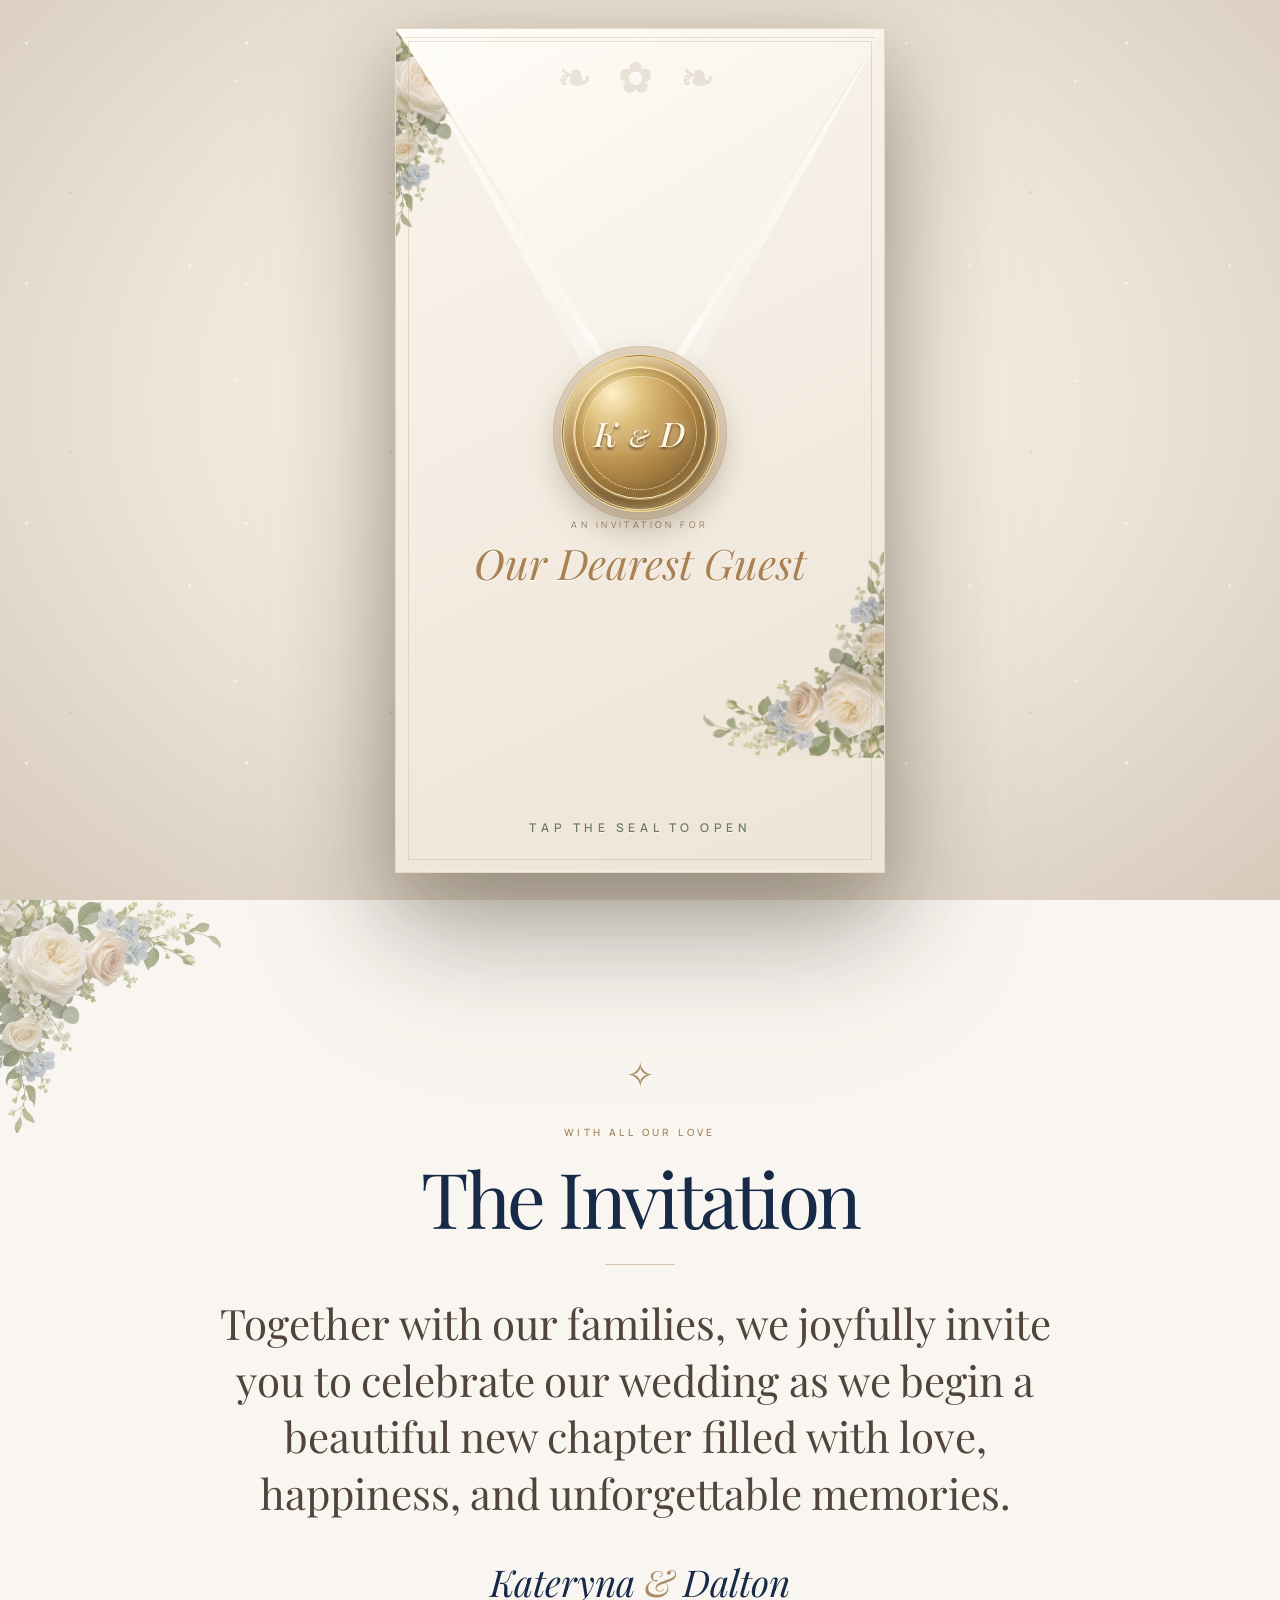
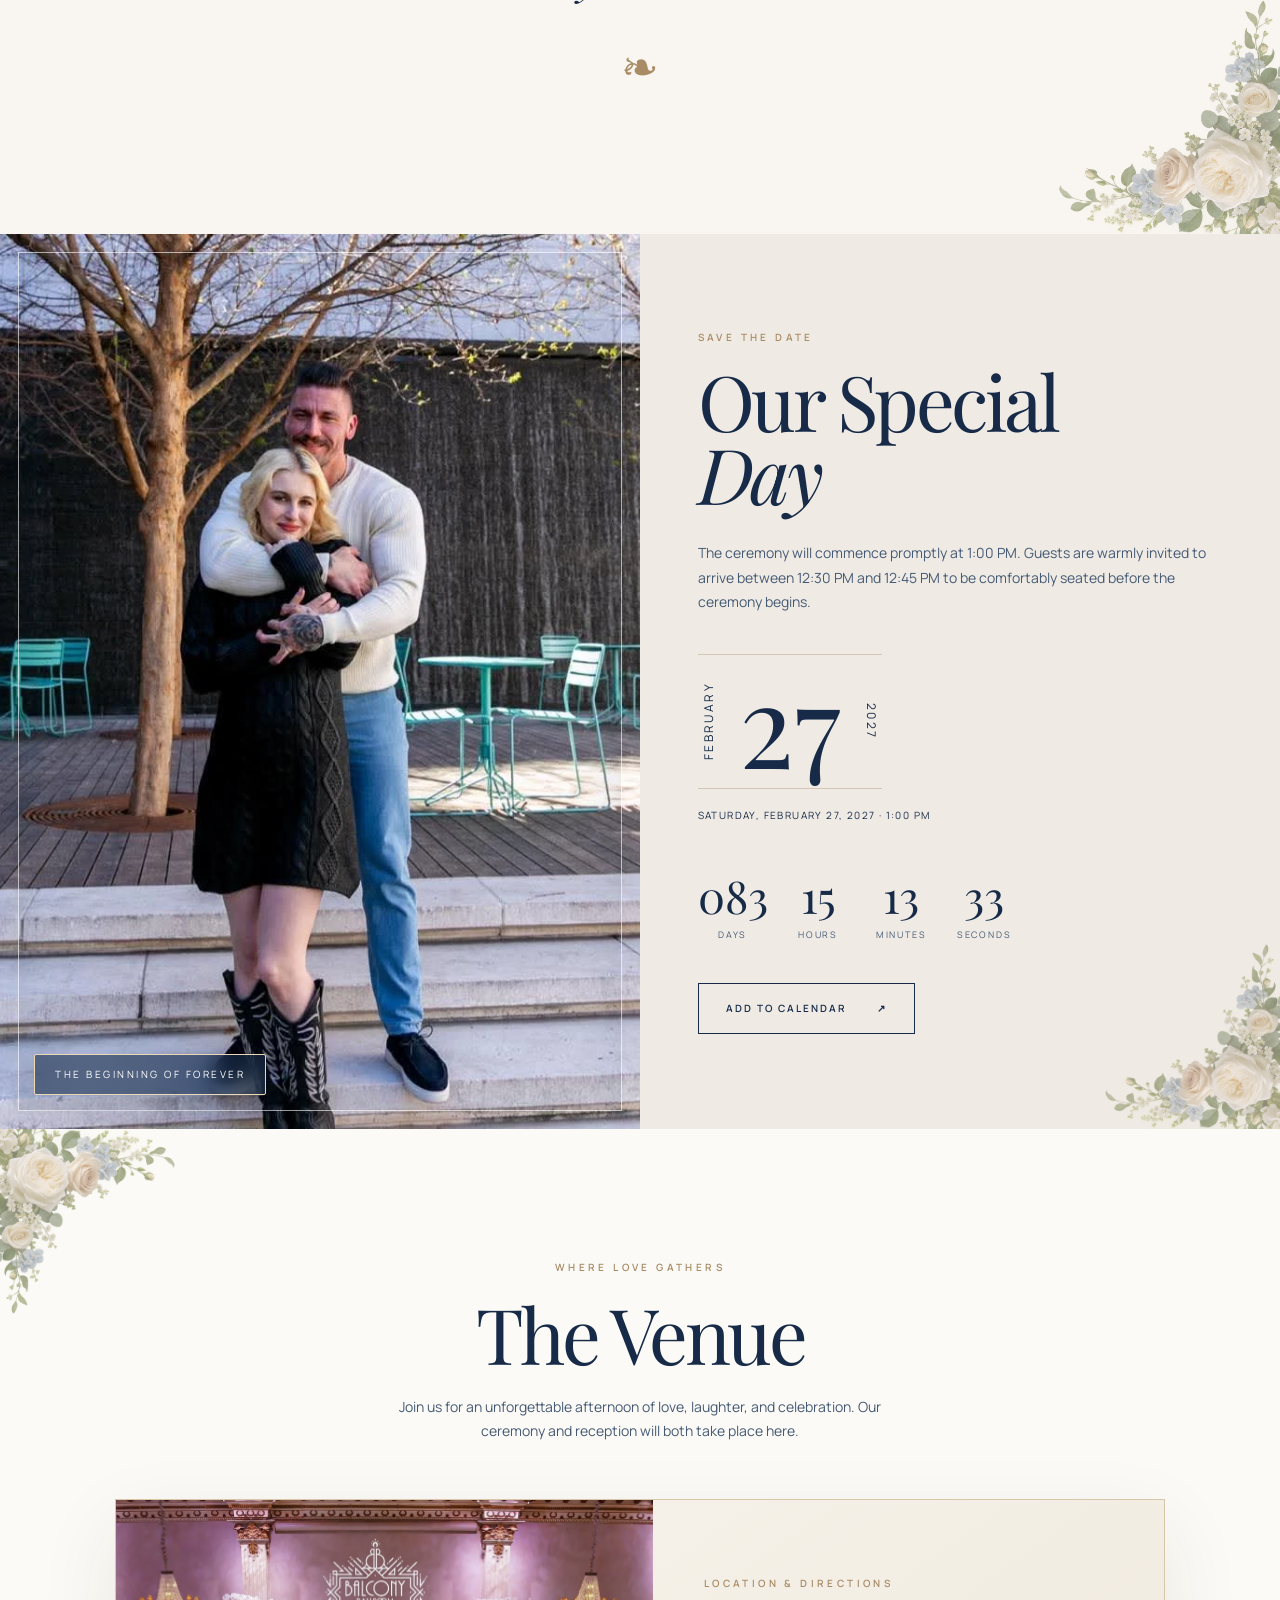
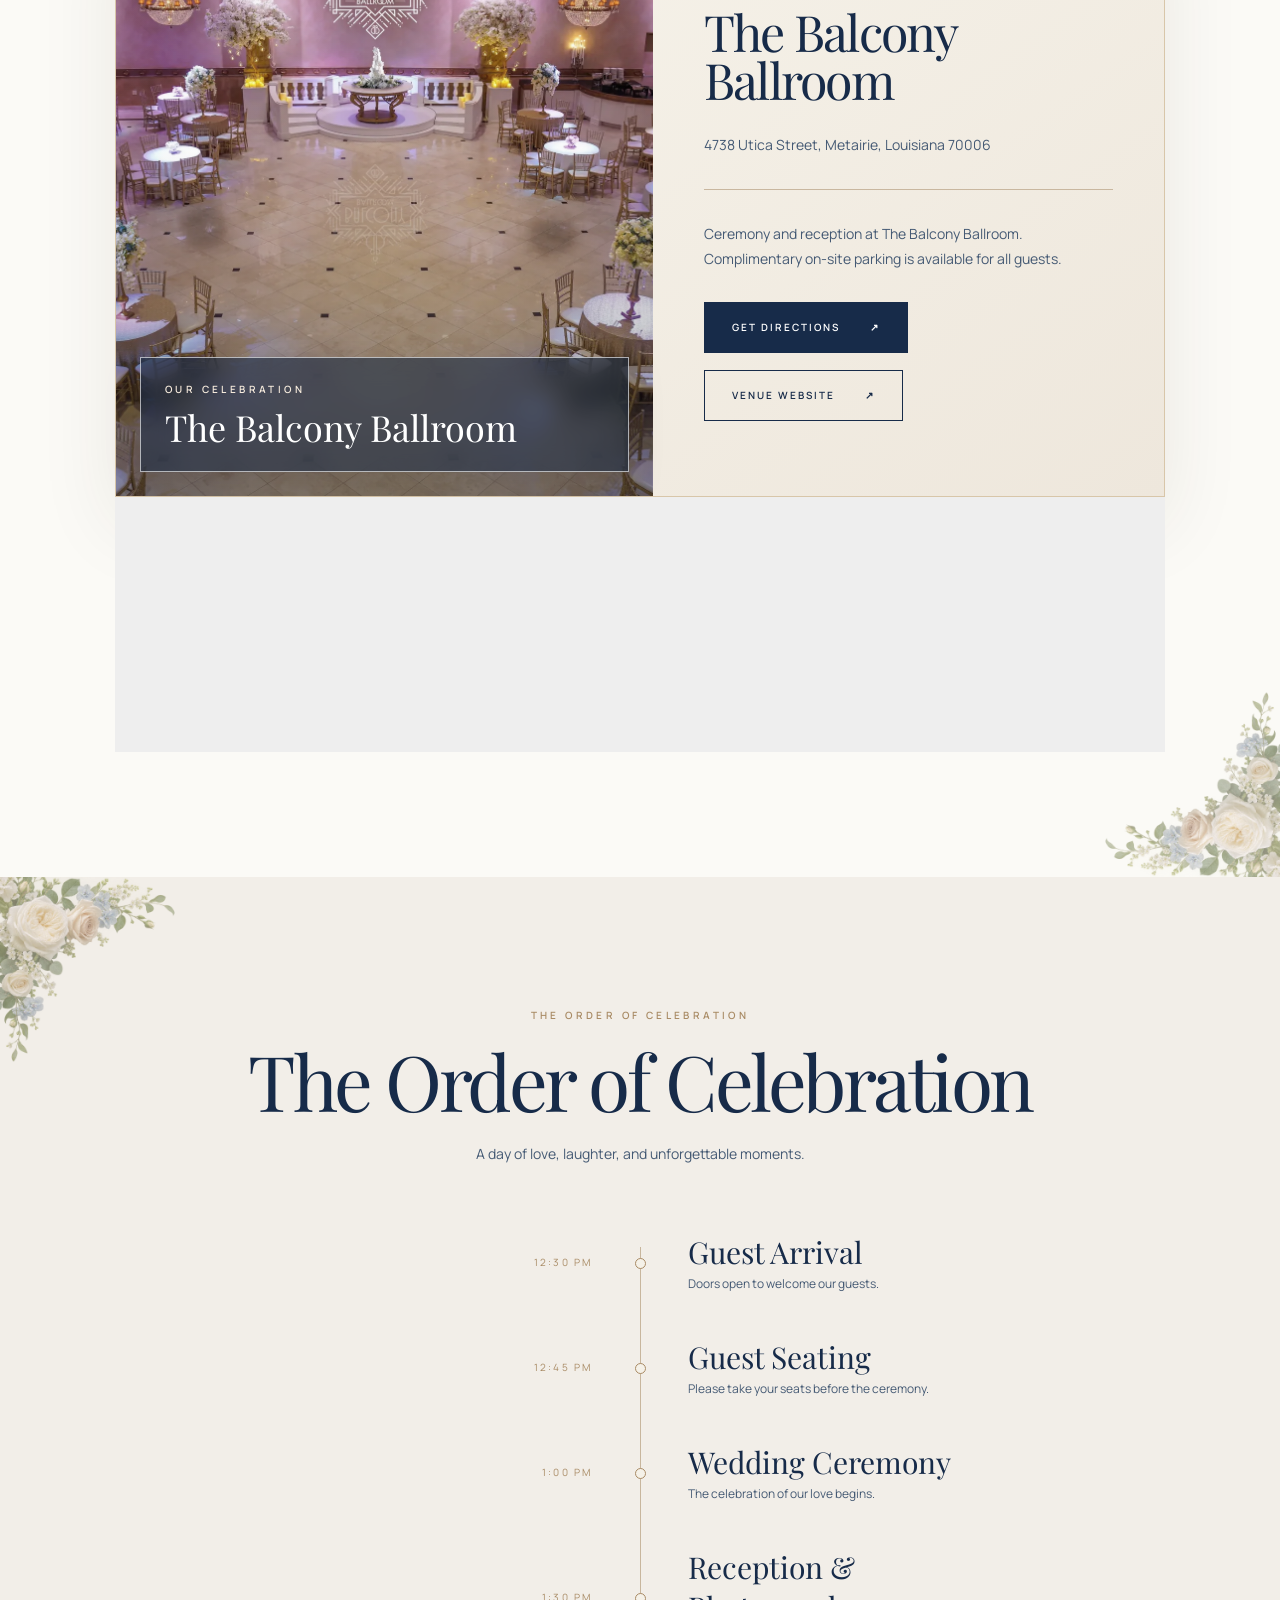
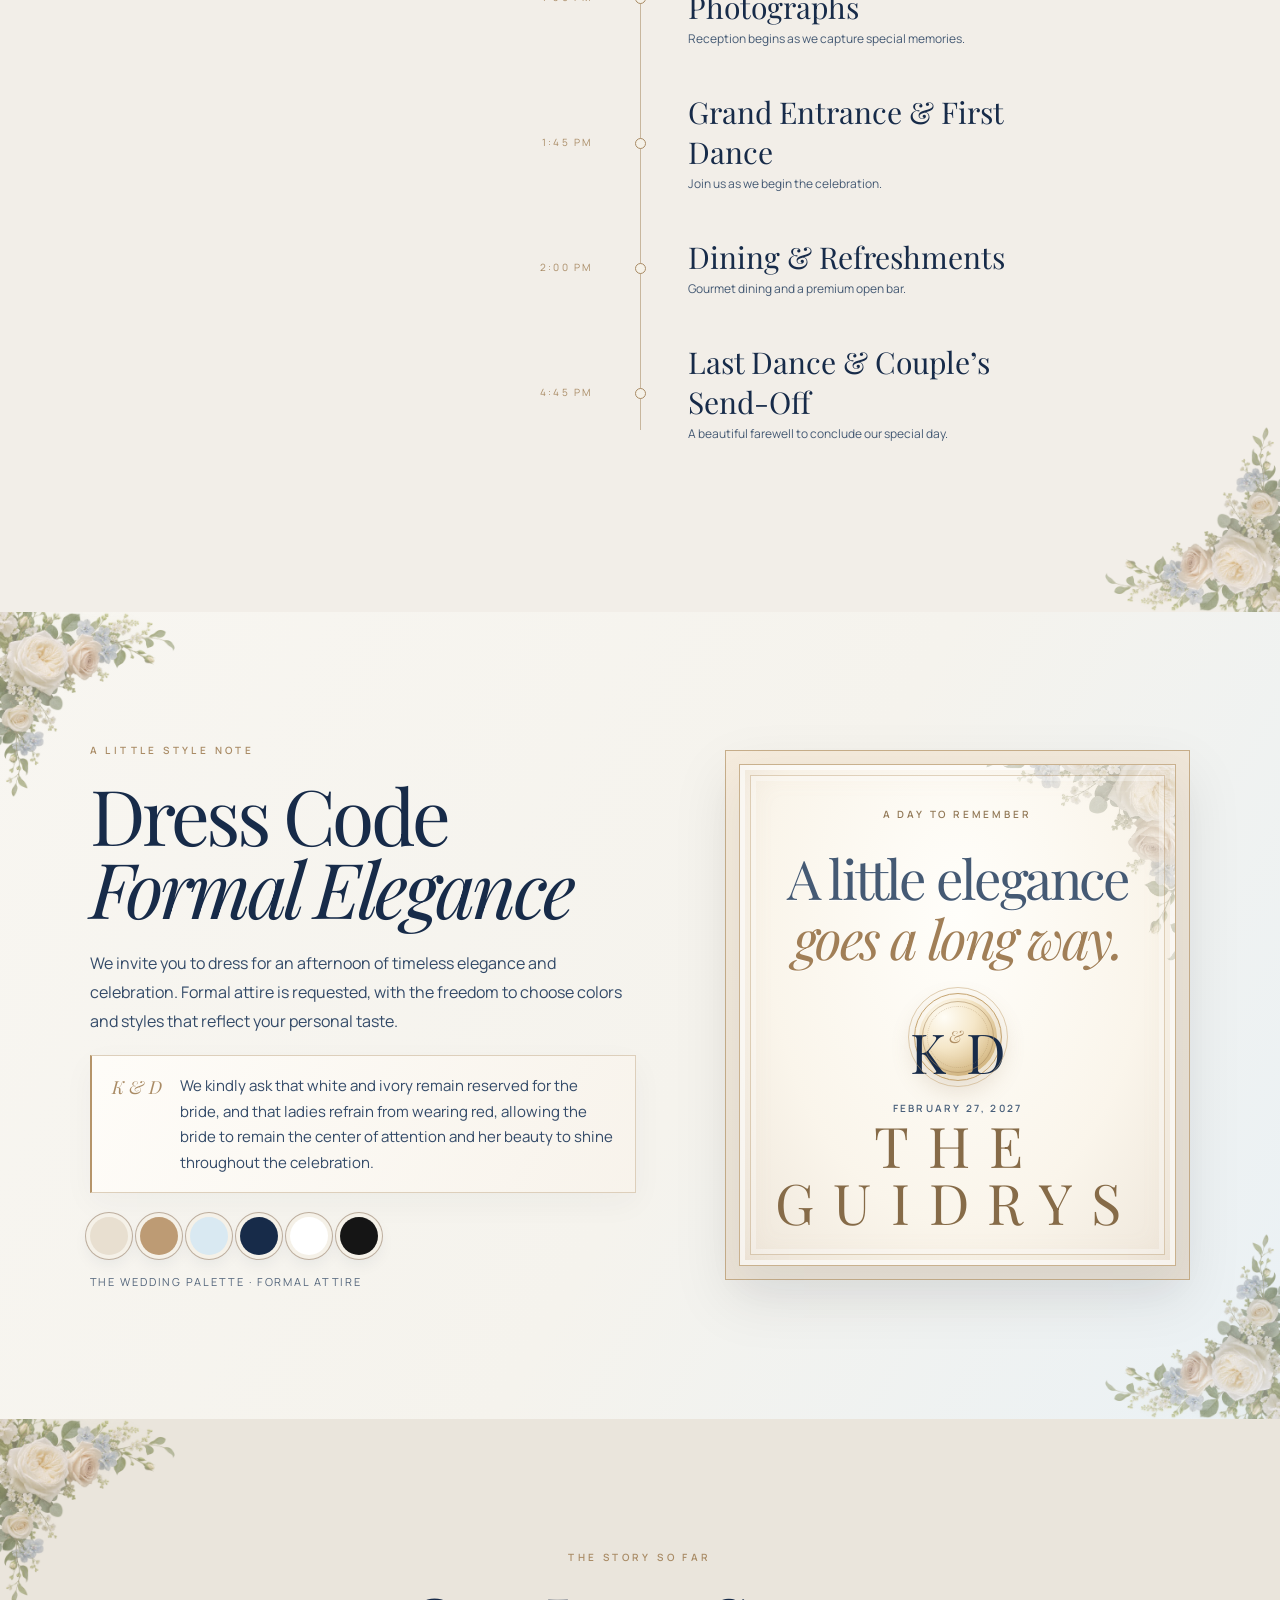
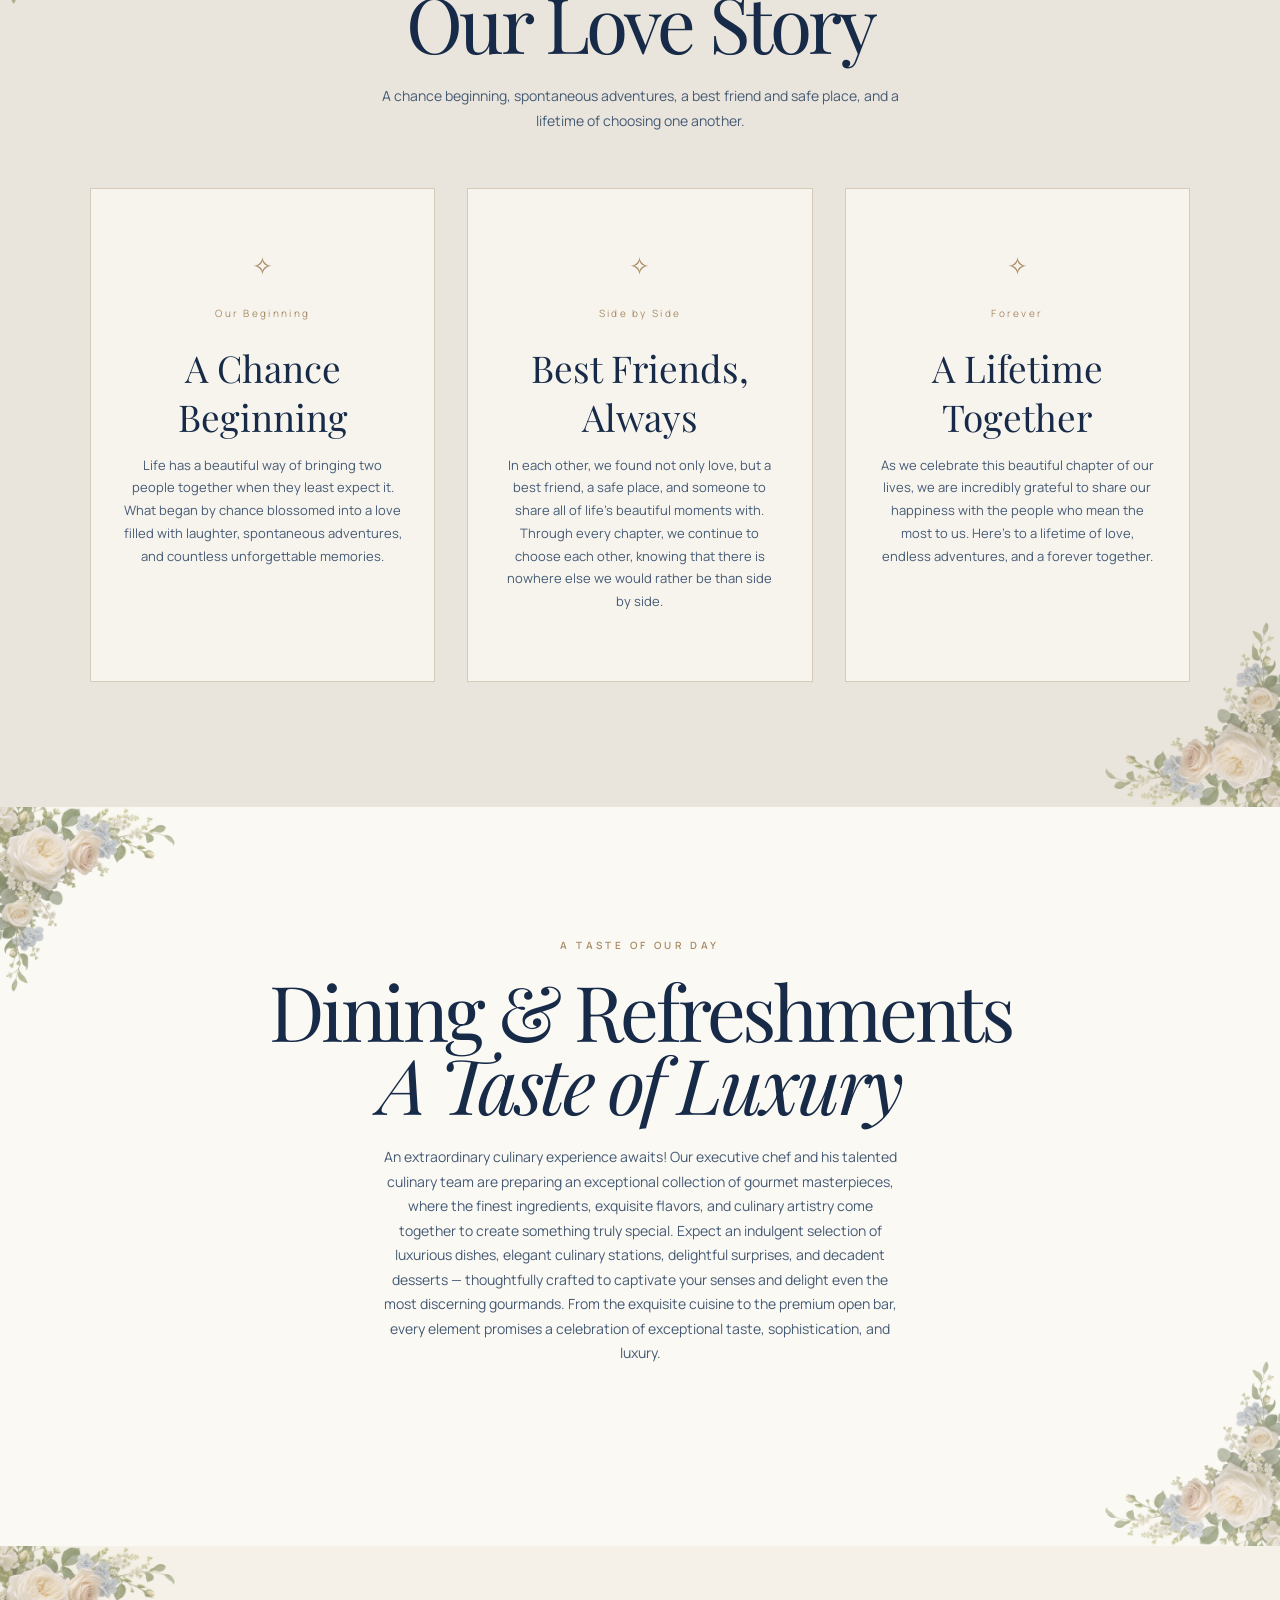
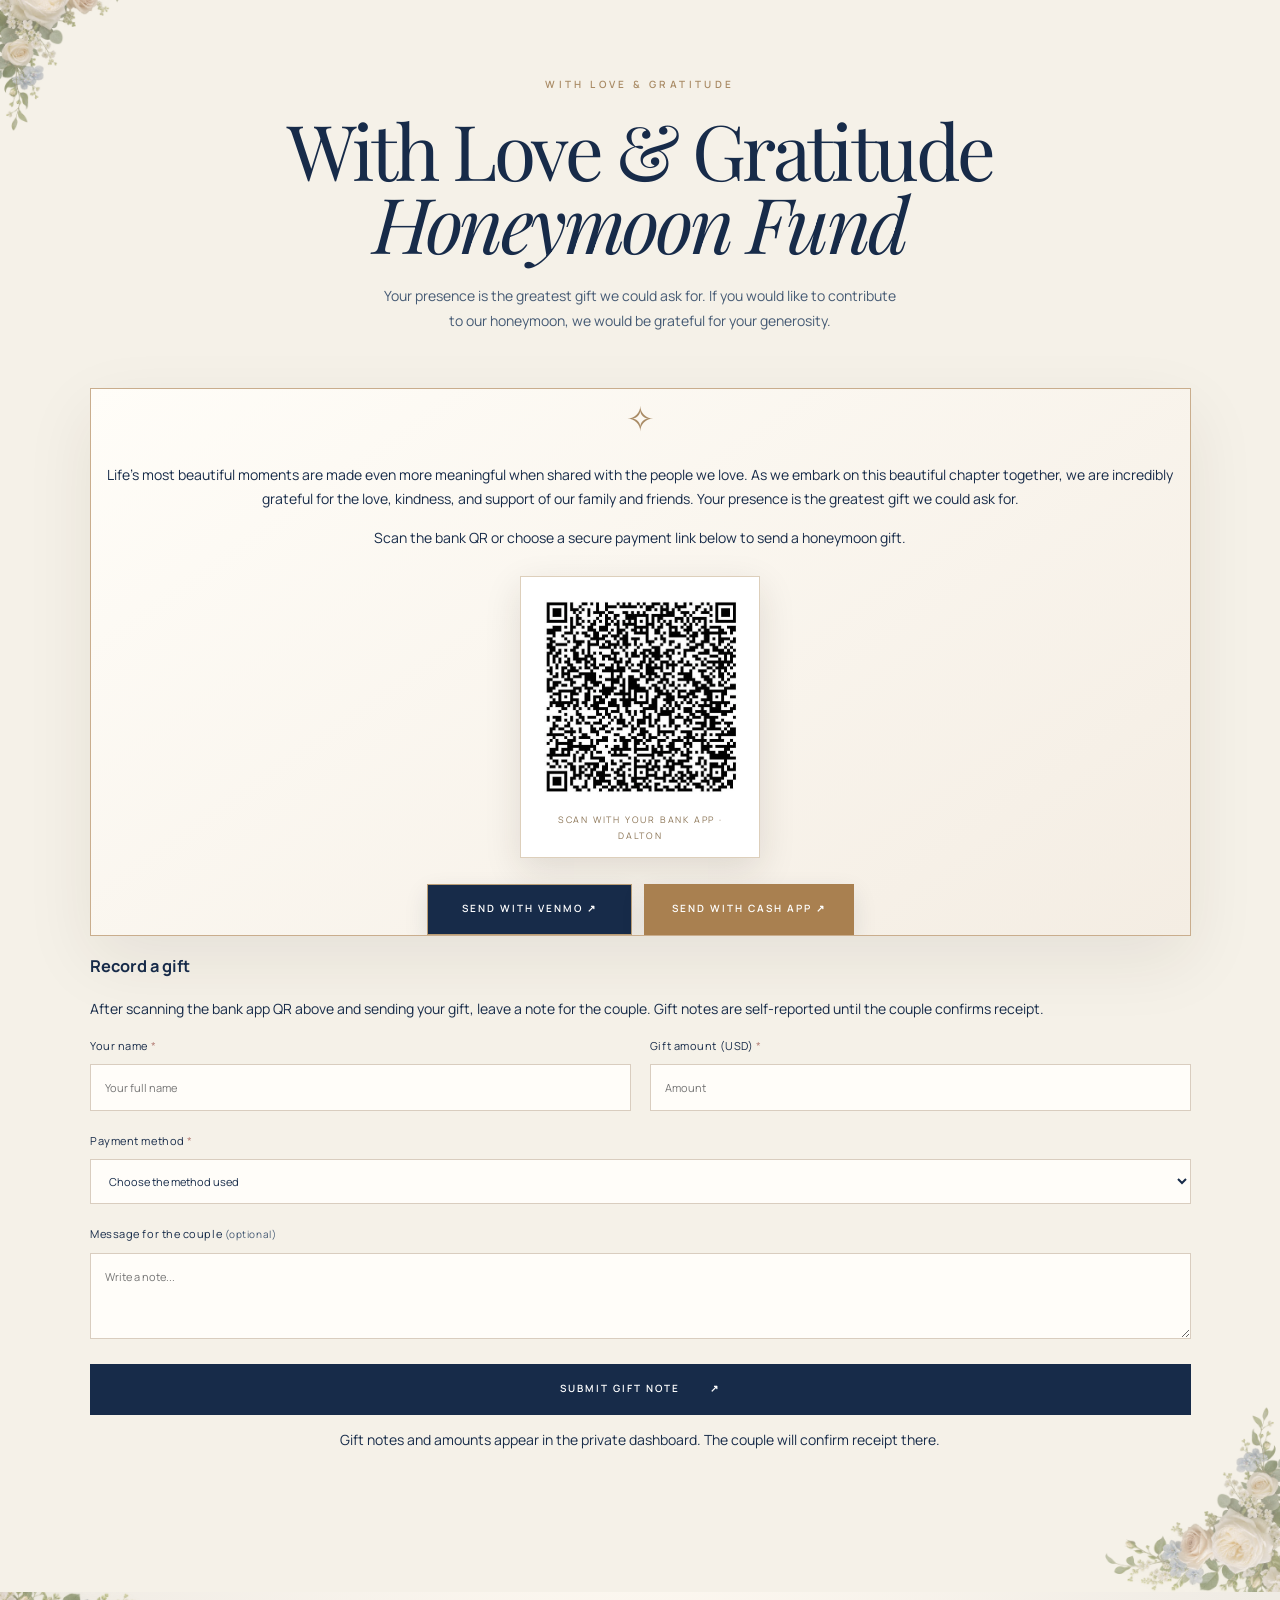
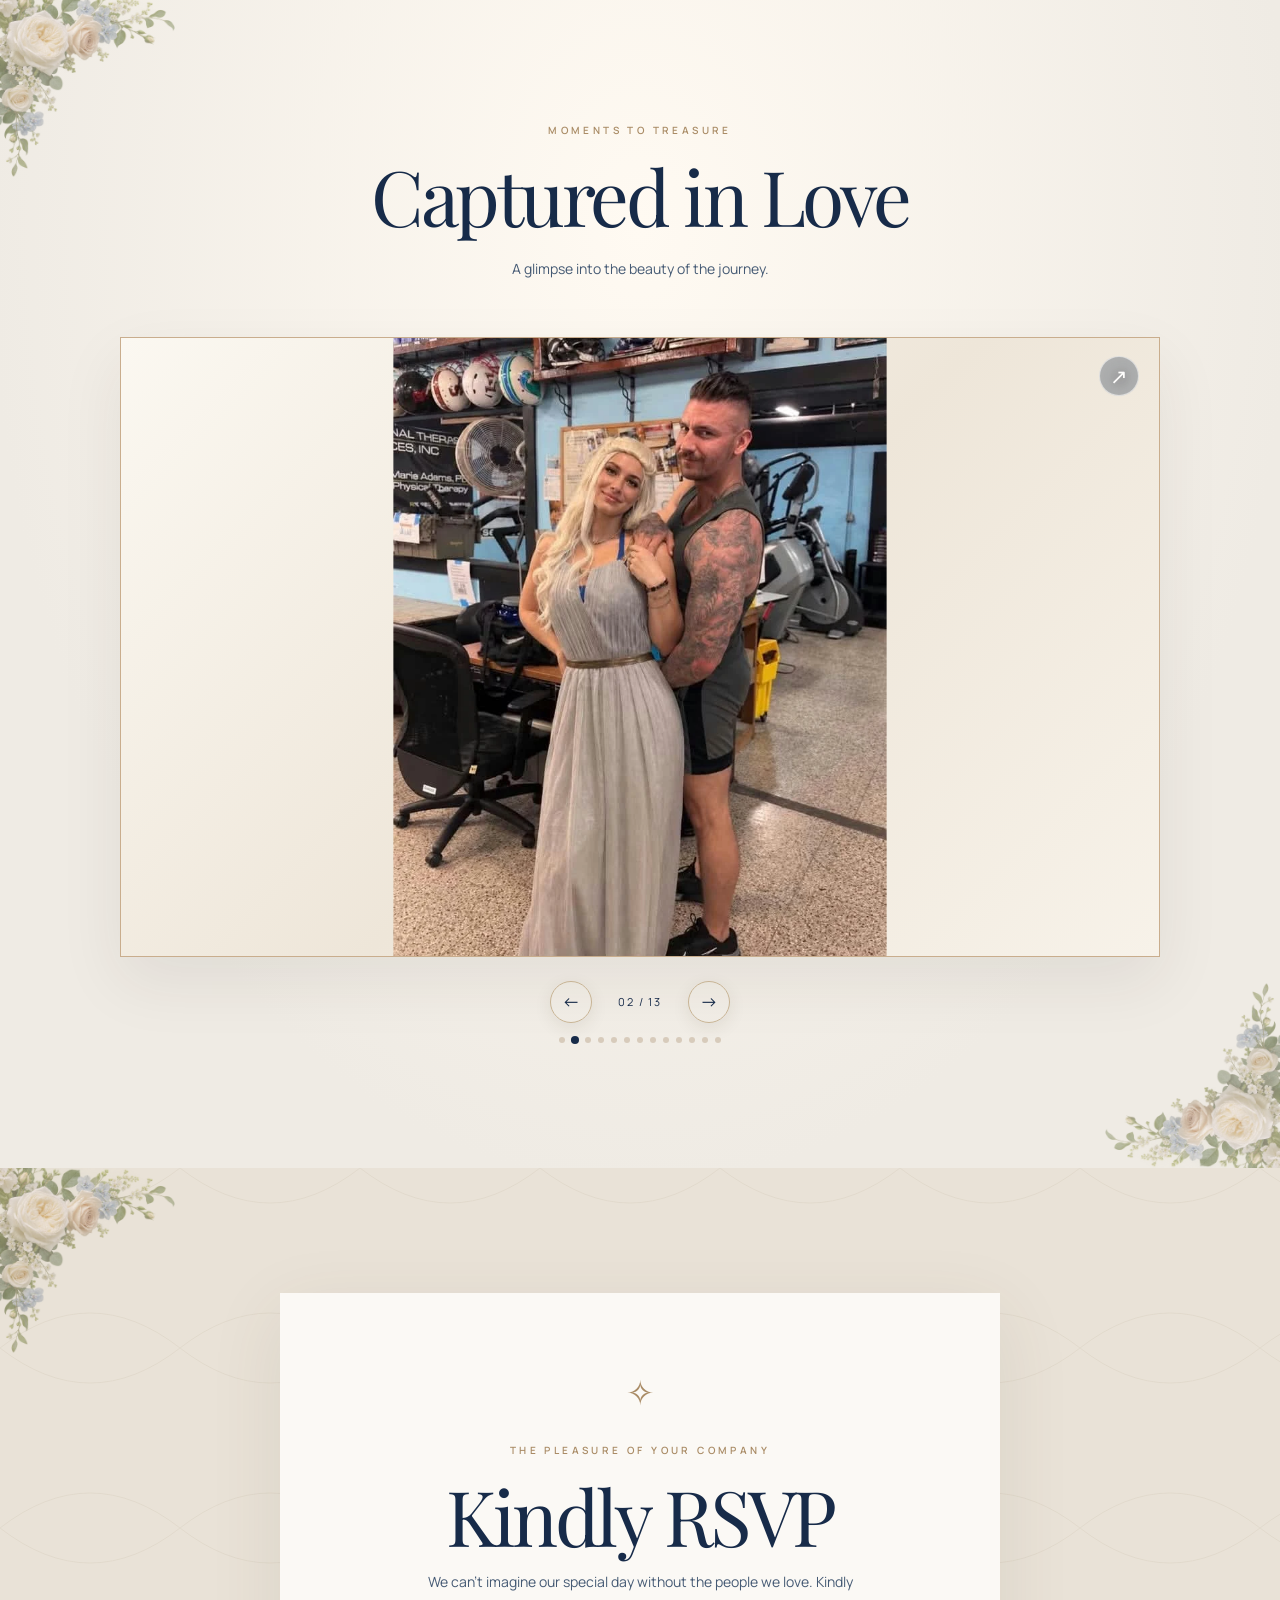
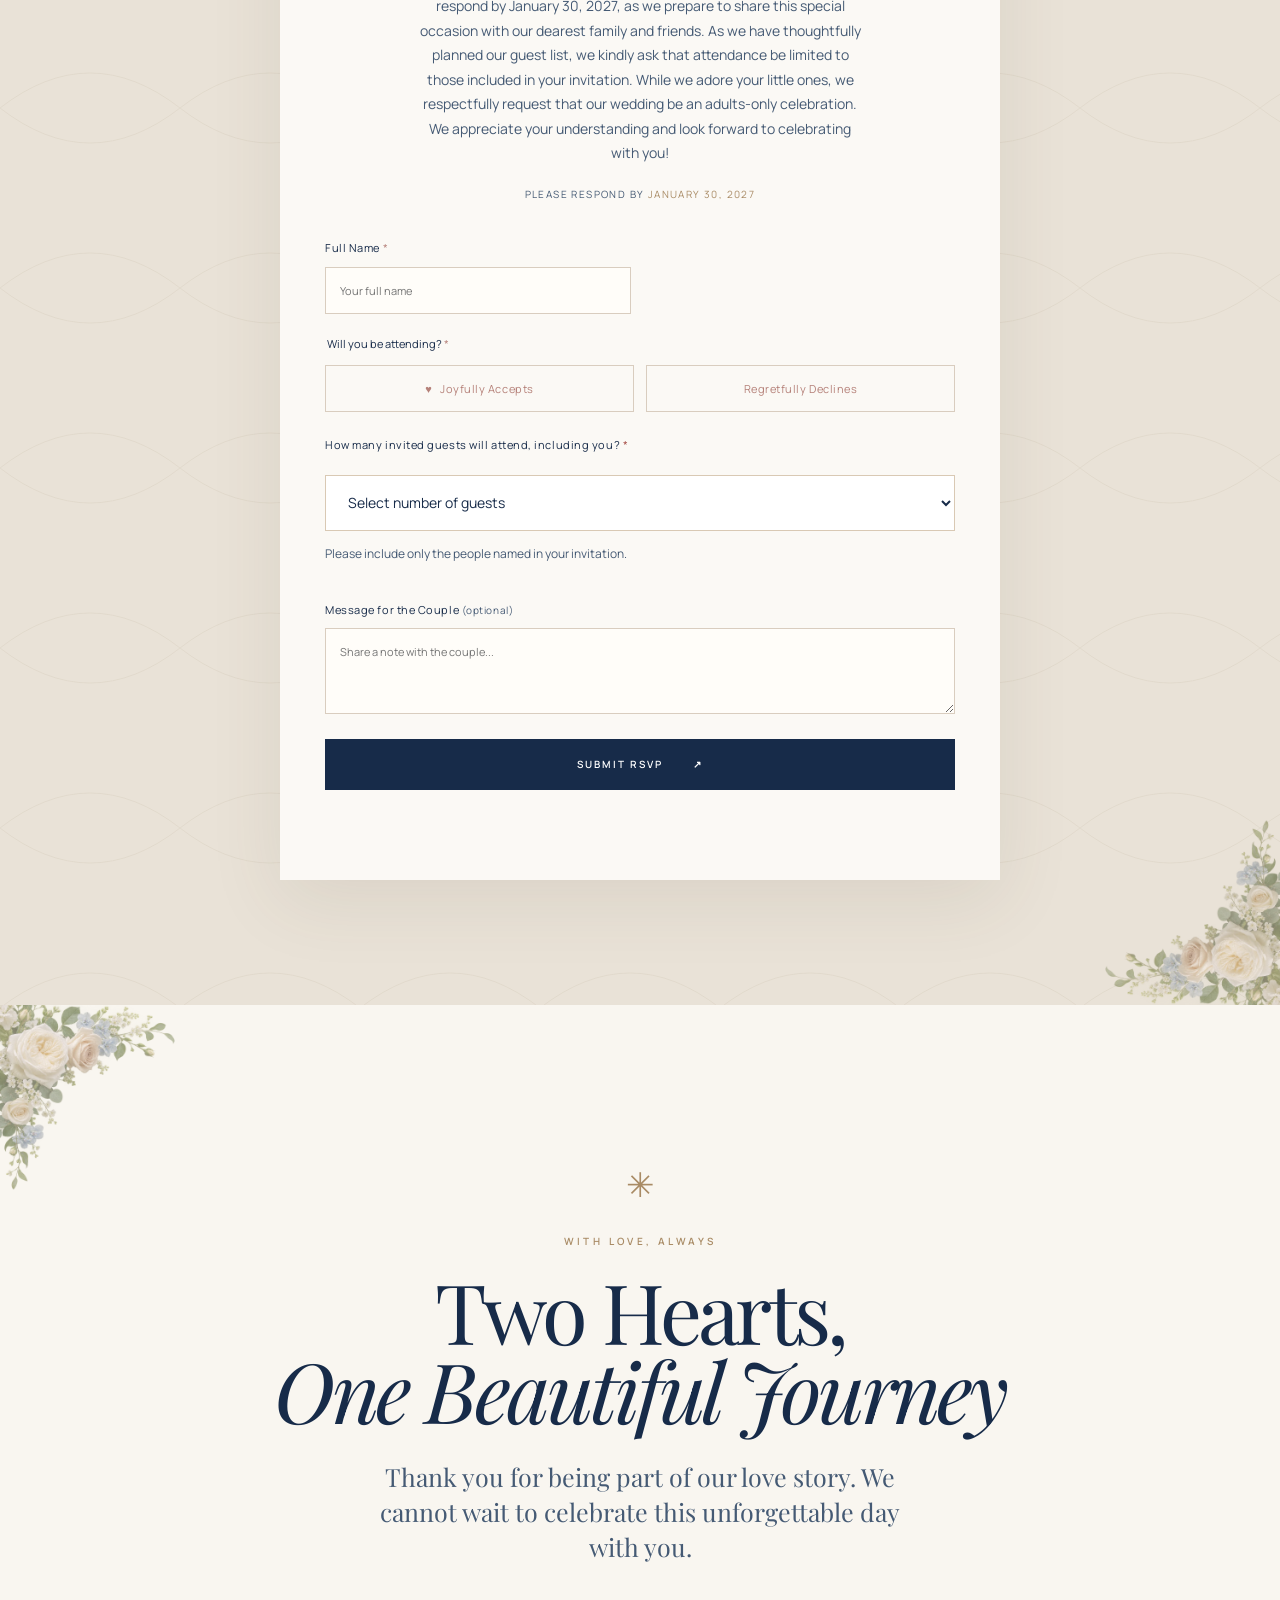
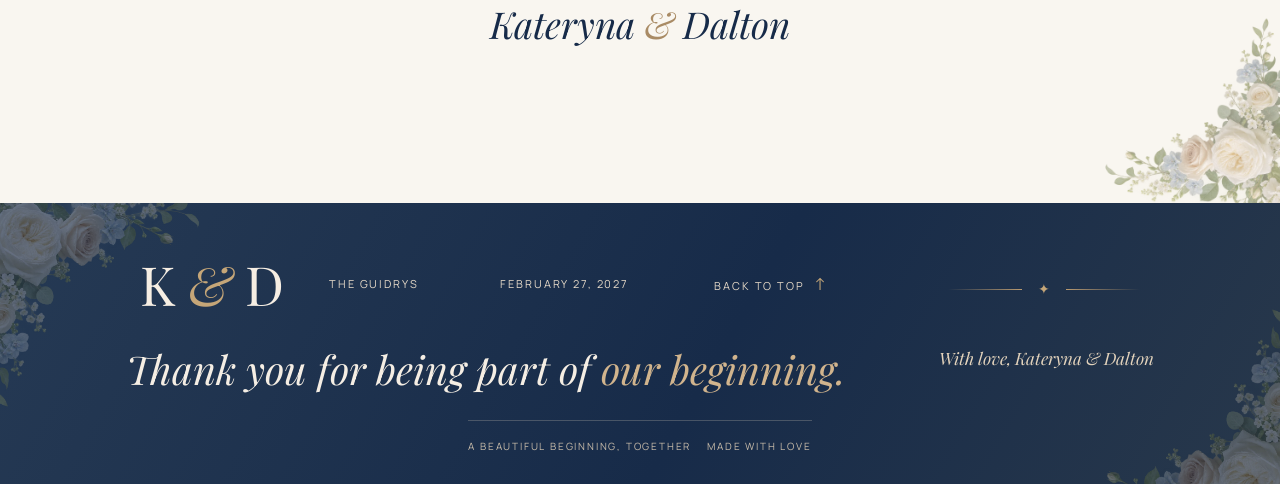
==== index.html @ 03723462 "Correct mobile continue button positioning and reveal" ====
<!doctype html><html lang="en"><head><meta charset="utf-8"><meta name="viewport" content="width=device-width,initial-scale=1"><meta name="theme-color" content="#edf2f5"><meta name="description" content="Celebrate the wedding of Kateryna and Dalton Guidry on February 27, 2027, at The Balcony Ballroom in Metairie, Louisiana."><title>Kateryna & Dalton Guidry | Wedding Celebration</title><link rel="preconnect" href="https://fonts.googleapis.com"><link rel="preconnect" href="https://fonts.gstatic.com" crossorigin><link href="https://fonts.googleapis.com/css2?family=DM+Sans:wght@400;500;600;700&family=Manrope:wght@400;500;600&family=Playfair+Display:ital,wght@0,400;0,500;0,600;1,400;1,500&display=swap" rel="stylesheet"><style>
:root{--floral-art:url('/assets/floral-corner.webp')}

:root{--ivory:#f5f1e8;--cream:#e5ded2;--champagne:#c9ad8d;--gold:#ad9677;--ink:#172b49;--muted:#455a74;--light-blue:#dbeaf3;--dark-blue:#172b49;--pure-white:#fff;--pure-black:#111;--serif:'Playfair Display',Georgia,serif;--sans:'Manrope',Arial,sans-serif}*{box-sizing:border-box}html{scroll-behavior:smooth}body{margin:0;background:var(--ivory);color:var(--ink);font-family:var(--sans);font-size:14px;line-height:1.75}body.locked{overflow:hidden}a{color:inherit;text-decoration:none}button,input,select,textarea{font:inherit}button{cursor:pointer}button:focus-visible,a:focus-visible,input:focus-visible,select:focus-visible,textarea:focus-visible{outline:2px solid var(--gold);outline-offset:3px}img{max-width:100%}[hidden]{display:none!important}.eyebrow{font-size:10px;letter-spacing:.34em;font-weight:600;color:var(--gold);text-transform:uppercase}.eyebrow.light{color:#f5e8d7}.display{font-family:var(--serif);font-weight:400;font-size:clamp(56px,6vw,98px);letter-spacing:-.045em;line-height:.95;margin:18px 0 25px}.display em{font-weight:400}.section{padding:125px max(7%,24px);text-align:center;position:relative;overflow:hidden}.section-subtitle{color:var(--muted);font-size:14px;max-width:520px;margin:0 auto 55px}.section-ornament{display:block;color:var(--gold);font-size:34px;margin-bottom:14px}.tiny-rule,.thin-rule{height:1px;background:var(--gold);opacity:.45;width:70px;margin:30px auto}.preloader{position:fixed;inset:0;background:var(--ivory);z-index:200;display:flex;align-items:center;justify-content:center;flex-direction:column;gap:8px;transition:opacity .7s,visibility .7s}.preloader.hidden{opacity:0;visibility:hidden;pointer-events:none}.pre-monogram{font:52px var(--serif)}.pre-monogram em,.logo em,.footer-mark em{font-weight:400;color:var(--gold)}.pre-caption{letter-spacing:.37em;font-size:10px;color:var(--gold)}.invitation-overlay{position:fixed;inset:0;z-index:110;display:flex;justify-content:center;align-items:center;background:rgba(30,26,23,.85);padding:20px;backdrop-filter:blur(14px);opacity:1;transition:opacity .8s,visibility .8s}.invitation-overlay.closed{opacity:0;visibility:hidden;pointer-events:none}.invitation-card{position:relative;width:min(490px,100%);min-height:615px;display:flex;flex-direction:column;align-items:center;justify-content:center;text-align:center;padding:45px 35px;background:#f8f3e9;border:1px solid #dfd0ba;outline:1px solid #bda88c;outline-offset:-15px;box-shadow:0 30px 80px #0004}.invitation-card:before,.invitation-card:after{content:'❧';position:absolute;font:55px var(--serif);color:#ae997d}.invitation-card:before{left:30px;top:15px}.invitation-card:after{right:30px;bottom:15px;transform:rotate(180deg)}.flourish{color:var(--gold);letter-spacing:.5em;margin-bottom:20px}.invitation-monogram{font:42px var(--serif);color:var(--gold);margin:18px 0}.invitation-monogram i{font-size:25px}.invitation-card p{letter-spacing:.25em;font-size:10px;color:var(--muted)}.invitation-card h2{font:400 clamp(47px,7vw,69px)/.95 var(--serif);margin:12px 0}.invitation-card h2 em{color:var(--gold)}.invitation-card small{margin-top:23px;font:italic 18px var(--serif);color:var(--muted)}.btn{border:1px solid var(--ink);display:inline-flex;align-items:center;justify-content:center;gap:30px;min-height:51px;padding:14px 27px;font-size:10px;letter-spacing:.2em;font-weight:600;transition:transform .25s,background .25s,color .25s}.btn:hover{transform:translateY(-3px)}.btn-dark{background:var(--ink);color:white}.btn-dark:hover{background:#7e6550}.btn-outline{background:transparent;color:var(--ink)}.btn-outline:hover{background:var(--ink);color:#fff}.site-header{height:83px;position:absolute;top:0;left:0;right:0;z-index:30;display:flex;align-items:center;justify-content:space-between;padding:0 5.5%;color:white;border-bottom:1px solid #ffffff38}.site-header.scrolled{position:fixed;height:68px;background:#f8f5efed;color:var(--ink);border-color:#ded2c4;backdrop-filter:blur(20px)}.logo{font:31px var(--serif);white-space:nowrap}.site-header nav{display:flex;gap:28px}.site-header nav a,.nav-rsvp{font-size:10px;letter-spacing:.12em;white-space:nowrap}.site-header nav a:hover{color:var(--gold)}.nav-rsvp{border:1px solid currentColor;padding:10px 19px}.nav-rsvp span{margin-left:10px}.menu-toggle{display:none;background:none;border:0;color:inherit;font-size:25px}.hero{background:radial-gradient(ellipse at 50% 33%,#766c60 0%,#4b4743 42%,#252d37 100%);min-height:790px;height:100svh;max-height:1100px;position:relative;color:white;background:#514b46;overflow:hidden}.hero-video,.hero-photo{position:absolute;inset:0;width:100%;height:100%}.hero-video{object-fit:cover;object-position:center 48%;filter:saturate(.9) brightness(.82);z-index:0}.hero-photo{background-size:cover;background-position:center 52%;animation:heroZoom 18s ease-out both;opacity:.34;z-index:0}.hero-shade{position:absolute;inset:0;background:radial-gradient(circle at 50% 38%,rgba(208,166,118,.26),transparent 26%),linear-gradient(180deg,rgba(10,9,8,.34) 0%,rgba(15,12,10,.5) 35%,rgba(16,12,10,.74) 100%);z-index:1}.hero-frame{position:absolute;inset:102px 34px 34px;border:1px solid #ffffff5a;background:linear-gradient(180deg,rgba(255,255,255,.03),rgba(255,255,255,.015));display:flex;align-items:center;justify-content:center;text-align:center;z-index:2}.hero-topline{position:absolute;top:24px;letter-spacing:.38em;font-size:10px}.hero-center{padding:24px;max-width:min(980px,84vw)}.hero-flower{font-size:34px;color:#ecd5b2;margin-bottom:20px}.hero-names{display:flex;flex-direction:column;align-items:center;font:400 clamp(62px,9vw,138px)/.9 var(--serif);letter-spacing:-.045em;margin:28px auto 26px;text-wrap:balance}.hero-names .name-line{display:block}.hero-names .amp-line{display:block;font-size:.44em;line-height:.72;color:#dfc8a7;font-style:italic;margin:.06em 0 .03em}.hero-names .groom-name{font-weight:400}.hero-center p{font:italic clamp(26px,2.2vw,32px) var(--serif);margin:0}.hero-separator{display:flex;align-items:center;justify-content:center;gap:18px;color:var(--champagne);margin:24px auto}.hero-separator span{width:90px;height:1px;background:#ffffff80}.hero-center time{font-size:11px;letter-spacing:.29em;display:block}.hero-btn{display:inline-flex;gap:28px;border:1px solid #fff9;margin-top:34px;padding:14px 28px;font-size:10px;letter-spacing:.19em;transition:background .3s,transform .3s;backdrop-filter:blur(6px);box-shadow:0 12px 36px rgba(0,0,0,.12)}.hero-btn:hover{background:#fff2;transform:translateY(-2px)}.scroll-cue{position:absolute;left:50%;bottom:26px;transform:translateX(-50%);letter-spacing:.24em;font-size:9px;display:flex;align-items:center;gap:12px;padding:8px 12px;background:rgba(255,255,255,.04);backdrop-filter:blur(5px);border-radius:999px}.scroll-cue span{font-size:18px}.invitation-section{background:#f9f6f1;padding-top:145px;padding-bottom:140px}.invitation-section:before,.invitation-section:after{content:'❦';position:absolute;font:190px var(--serif);color:#c9b69b1e;top:60px}.invitation-section:before{left:-45px}.invitation-section:after{right:-45px;transform:scaleX(-1)}.invite-message{font:400 clamp(26px,3.3vw,42px)/1.35 var(--serif);max-width:850px;margin:0 auto;color:#50443b}.signature{font:italic 37px var(--serif);margin-top:35px}.signature span:first-child{color:var(--gold)}.subtle-floral{font:45px var(--serif);color:var(--gold);margin-top:28px}.date-section{display:grid;grid-template-columns:1fr 1fr;align-items:stretch;text-align:left;background:#efebe4;padding:0;min-height:750px}.date-image{min-height:750px;background-position:center;background-size:cover;position:relative}.photo-caption{position:absolute;bottom:40px;left:40px;border:1px solid #fffc;padding:11px 20px;color:#fff;font-size:10px;letter-spacing:.25em}.date-content{padding:95px 9%;display:flex;flex-direction:column;align-items:flex-start;justify-content:center}.date-content .display{margin-bottom:17px}.muted{color:var(--muted)}.date-display{border-top:1px solid #d4c7b6;border-bottom:1px solid #d4c7b6;display:flex;align-items:center;gap:20px;padding:18px 0;margin:25px 0 8px}.date-month,.date-year{font-size:12px;letter-spacing:.2em;writing-mode:vertical-rl}.date-month{transform:rotate(180deg)}.date-num{font:115px/.85 var(--serif)}.date-long{letter-spacing:.14em;font-size:10px}.countdown{display:flex;gap:18px;margin:40px 0}.countdown div{min-width:65px;text-align:center}.countdown b{display:block;font:45px/.9 var(--serif);font-weight:400}.countdown small{display:block;font-size:9px;letter-spacing:.2em;color:var(--muted);margin-top:12px}.venue-section{background:#fbfaf6}.venue-card{display:grid;grid-template-columns:1.05fr 1fr;max-width:1050px;margin:auto;text-align:left;box-shadow:0 15px 65px #382c1b0d}.venue-visual{min-height:440px;display:grid;place-items:center;background:linear-gradient(120deg,rgba(23,43,73,.34),rgba(29,25,22,.2)),url('/assets/balcony-ballroom.webp') center 55%/cover}.venue-visual-inner{border:1px solid #fff8;padding:60px 35px;text-align:center;color:white;width:83%}.venue-visual-inner h3{font:42px var(--serif);margin:12px 0}.location-symbol{font-size:43px;display:block}.venue-info{background:#f0ebe4;padding:75px 10%;display:flex;flex-direction:column;align-items:flex-start;justify-content:center}.venue-info h3{font:50px/.96 var(--serif);margin:15px 0}.venue-info p{color:var(--muted)}.venue-line{height:1px;background:#c9b79f;width:100%;margin:18px 0}.venue-info .btn{margin-top:17px}.map-wrap{max-width:1050px;margin:0 auto;background:#eee;min-height:255px}.map-wrap iframe{width:100%;height:255px;border:0;display:block;filter:grayscale(.7)}.schedule-section{background:#f2eee8}.timeline{max-width:740px;margin:65px auto 0;position:relative;text-align:left}.timeline:before{content:'';position:absolute;left:50%;top:15px;bottom:15px;width:1px;background:#c8b69d}.timeline-item{display:grid;grid-template-columns:1fr 45px 1fr;align-items:center;margin-bottom:42px}.timeline-dot{height:11px;width:11px;border:1px solid var(--gold);border-radius:50%;background:var(--ivory);z-index:1;justify-self:center}.timeline-time{font-size:10px;letter-spacing:.22em;color:var(--gold);text-align:right;padding-right:25px}.timeline-event{padding-left:25px}.timeline-event h3{font:30px var(--serif);margin:0}.timeline-event p{color:var(--muted);margin:1px 0;font-size:12px}.dress-section{background:#f8f5ef;text-align:left}.dress-layout{max-width:1130px;margin:auto;display:grid;grid-template-columns:1fr 1fr;gap:90px;align-items:center}.dress-layout p{color:var(--muted);max-width:480px}.swatches{display:flex;gap:15px;margin:28px 0}.swatches span{width:42px;height:42px;border-radius:50%;background:var(--swatch);box-shadow:0 0 0 5px var(--ivory),0 0 0 6px #bdae9e}.dress-layout small{font-size:9px;letter-spacing:.2em;color:var(--muted)}.dress-art{min-height:460px;border:1px solid #cdbda6;padding:20px;background:linear-gradient(145deg,#ede1d0,#ddd5c9)}.dress-art-box{height:100%;min-height:417px;border:1px solid #c9b8a3;display:flex;flex-direction:column;align-items:center;justify-content:center;text-align:center;font:56px/1.03 var(--serif);color:#8e765c}.dress-art-box em{font-weight:400}.dress-art-box span{font-size:55px;margin-top:30px}.story-section{background:#eae5dc}.story-items{display:grid;grid-template-columns:repeat(3,1fr);gap:32px;max-width:1100px;margin:auto}.story-item{background:#f7f4ee;padding:55px 32px;border:1px solid #d6cab8}.story-item span{letter-spacing:.23em;color:var(--gold);font-size:10px}.story-item h3{font:37px var(--serif);margin:18px 0 12px}.story-item p{font-size:13px;color:var(--muted)}.story-item:before{content:'✧';display:block;font-size:25px;color:var(--gold);margin-bottom:12px}.menu-section{background:#fbf9f4}.menu-cards{display:grid;grid-template-columns:repeat(3,1fr);max-width:1050px;gap:22px;margin:auto}.menu-card{border:1px solid #d9ccb9;padding:45px 25px}.menu-card:before{content:'❦';font:40px var(--serif);color:var(--gold)}.menu-card h3{font:38px var(--serif);margin:17px 0 25px}.menu-card p{font:19px/1.8 var(--serif);margin:5px 0;color:#655a51}.menu-note{color:var(--muted);margin-top:35px;font:italic 22px var(--serif)}.gallery-section{background:#efebe4}.gallery-grid{display:grid;grid-template-columns:repeat(3,1fr);grid-auto-rows:245px;gap:13px;max-width:1120px;margin:auto}.gallery-grid button{border:0;padding:0;overflow:hidden;position:relative;background:#d8c9b7}.gallery-grid button:first-child{grid-row:span 2}.gallery-grid button:last-child{grid-column:span 2}.gallery-grid img{width:100%;height:100%;object-fit:cover;transition:transform .7s}.gallery-grid button:hover img{transform:scale(1.08)}.gallery-grid button:after{content:'↗';position:absolute;top:15px;right:17px;color:#fff;font-size:20px}.lightbox{position:fixed;inset:0;border:0;background:#191714ec;padding:60px 15px;max-width:none;max-height:none;width:100vw;height:100vh;overflow:hidden}.lightbox::backdrop{background:#000d}.lightbox img{display:block;max-width:100%;max-height:100%;width:auto;margin:auto;object-fit:contain}.lightbox button{position:absolute;right:25px;top:15px;font-size:36px;color:#fff;background:none;border:0}.rsvp-section{background:#e9e2d7 url('data:image/svg+xml,%3Csvg xmlns="http://www.w3.org/2000/svg" width="180" height="180"%3E%3Cpath d="M0 0Q90 70 180 0M0 180Q90 110 180 180" stroke="%23b4a58d" stroke-opacity=".15" fill="none"/%3E%3C/svg%3E')}.rsvp-inner{width:min(720px,100%);padding:70px min(7%,45px);margin:auto;background:#fbf9f5;box-shadow:0 20px 70px #55463419}.rsvp-inner>.display{margin-bottom:18px}.rsvp-inner>p{color:var(--muted);max-width:450px;margin:0 auto 20px}.rsvp-deadline{font-size:10px;letter-spacing:.14em;margin-bottom:35px;color:var(--muted)}.rsvp-deadline span{color:var(--gold)}form{text-align:left}form label{display:block;font-size:11px;letter-spacing:.05em;margin-bottom:20px}form label>span,fieldset span:not(.attendance-options span){color:#b58179}form label small{color:var(--muted);font-size:10px}input:not([type=radio]),textarea,select{display:block;width:100%;border:1px solid #d9cdbf;background:#fffdf9;padding:13px 14px;margin-top:9px;color:var(--ink);border-radius:0;outline-offset:1px}textarea{resize:vertical}.form-row{display:grid;grid-template-columns:1fr 1fr;gap:19px}fieldset{border:0;margin:0;padding:0}legend{font-size:11px;margin-bottom:12px}.attendance-options{display:flex;gap:12px;margin-bottom:23px}.attendance-options label{margin:0;flex:1;cursor:pointer}.attendance-options input{position:absolute;opacity:0}.attendance-options label span{display:block;border:1px solid #d9cdbf;text-align:center;padding:13px 7px;font-size:11px;transition:.25s}.attendance-options input:checked+span{background:var(--ink);color:#fff;border-color:var(--ink)}.attendance-options input:focus-visible+span{outline:2px solid var(--gold)}.submit-btn{width:100%;margin-top:5px}#formStatus{text-align:center;margin-top:20px;font-size:13px}#formStatus.success{color:#3f7255}#formStatus.error{color:#ab3b38}.closing-section{padding-top:150px;padding-bottom:155px;background:#f9f6f0}.closing-section .display{font-size:clamp(55px,6.5vw,97px)}.closing-section>p{max-width:550px;margin:30px auto;font:25px/1.4 var(--serif);color:var(--muted)}footer{padding:45px 7%;display:flex;align-items:center;justify-content:space-between;gap:20px;flex-wrap:wrap;background:#342f2a;color:#eee3d4}footer .footer-mark{font:39px var(--serif)}footer>span,footer>a:not(.footer-mark){font-size:10px;letter-spacing:.2em}footer p{width:100%;margin:0;text-align:center;font:italic 18px var(--serif);color:#bcae9d}.mobile-rsvp{display:none}.reveal{opacity:0;transform:translateY(28px);transition:opacity .9s ease,transform .9s ease}.reveal.visible{opacity:1;transform:none}@keyframes heroZoom{from{transform:scale(1.07)}to{transform:scale(1)}}@media(max-width:1100px){.site-header nav{gap:13px}.site-header nav a{font-size:9px}.hero-names{font-size:clamp(58px,10vw,118px)}}@media(max-width:760px){.section{padding:88px 20px}.site-header{height:70px;padding:0 23px}.site-header.scrolled{height:63px}.site-header nav{display:none;position:absolute;top:100%;left:0;right:0;background:#f8f5ef;color:var(--ink);flex-direction:column;padding:25px;gap:18px;box-shadow:0 15px 20px #0002}.site-header nav.open{display:flex}.site-header nav a{font-size:12px}.menu-toggle{display:block}.nav-rsvp{margin-left:auto;margin-right:18px;padding:8px 12px}.hero{height:90svh;min-height:620px}.hero-video{object-position:center 45%}.hero-frame{inset:84px 15px 20px}.hero-center{padding:14px;max-width:92vw}.hero-names{font-size:clamp(52px,12vw,88px);margin:22px 0}.hero-center p{font-size:23px}.hero-topline{font-size:8px}.hero-center time{font-size:9px}.hero-btn{margin-top:20px}.scroll-cue{font-size:8px;bottom:16px}.invitation-section{padding:100px 25px}.invite-message{font-size:29px}.date-section{grid-template-columns:1fr}.date-image{min-height:430px}.date-content{padding:75px 9%;align-items:center;text-align:center}.date-display{justify-content:center}.venue-card{grid-template-columns:1fr}.venue-visual{min-height:340px}.venue-info{padding:50px 10%}.timeline:before{left:119px}.timeline-item{grid-template-columns:95px 49px 1fr}.timeline-time{font-size:9px;padding-right:8px}.timeline-event{padding-left:10px}.timeline-event h3{font-size:26px}.dress-layout{grid-template-columns:1fr;gap:50px}.dress-art{min-height:350px}.dress-art-box{min-height:310px}.story-items,.menu-cards{grid-template-columns:1fr}.story-item{padding:30px}.gallery-grid{grid-template-columns:repeat(2,1fr);grid-auto-rows:200px}.gallery-grid button:first-child{grid-row:span 2}.gallery-grid button:last-child{grid-column:span 1}.rsvp-section{padding:65px 15px}.rsvp-inner{padding:55px 20px}.mobile-rsvp{display:flex;align-items:center;gap:20px;background:var(--ink);color:#fff;box-shadow:0 10px 30px #0003;padding:12px 22px;position:fixed;right:18px;bottom:18px;z-index:25;letter-spacing:.2em;font-size:11px}.form-row{grid-template-columns:1fr;gap:0}.attendance-options{flex-direction:column}.closing-section{padding:95px 20px}footer{justify-content:center;text-align:center}footer p{line-height:1.3}}@media(max-width:390px){.hero-names{font-size:48px}.countdown{gap:8px}.countdown div{min-width:55px}.countdown b{font-size:36px}.display{font-size:55px}.invitation-card{min-height:570px;padding:40px 20px}}
@media(prefers-reduced-motion:reduce){html{scroll-behavior:auto}*,*:before,*:after{animation:none!important;transition:none!important}.reveal{opacity:1;transform:none}}


/* PREMIUM REVISION: deliberately scoped to invitation/hero/section floral decorations */
:root {--serif:'Playfair Display',Georgia,serif;--sans:'Manrope',Arial,sans-serif;--gold:#a98b65}
body{font-family:var(--sans)}
/* Real floral artwork: no Unicode symbols */
.section:before,.section:after{content:""!important;position:absolute!important;width:clamp(105px,15vw,220px);height:clamp(95px,15vw,220px);background-image:var(--floral-art);background-size:contain;background-position:left top;background-repeat:no-repeat;opacity:.58;z-index:0;pointer-events:none;top:0;left:0;transform:none!important;font-size:0!important}
.section:after{top:auto;left:auto;right:0;bottom:0;transform:rotate(180deg)!important;opacity:.52}
.section>*{position:relative;z-index:1}
.invitation-section:before,.invitation-section:after{content:""!important;font-size:0!important;width:clamp(115px,19vw,260px);height:clamp(115px,19vw,260px);background-image:var(--floral-art);background-size:contain;background-repeat:no-repeat;background-position:left top;opacity:.55;pointer-events:none}
.invitation-section:before{top:0;left:0}.invitation-section:after{top:auto;bottom:0;right:0;transform:rotate(180deg)!important}
/* Opening invitation - physical double-door card animation */
.invitation-overlay{background:radial-gradient(ellipse at center,rgba(113,92,75,.43),rgba(16,14,14,.94) 78%);perspective:1400px;padding:24px 12px}
.luxury-invite{position:relative;width:min(510px,calc(100vw - 30px));height:min(665px,calc(100dvh - 34px));min-height:490px;padding:0;border:1px solid rgba(218,198,170,.8);border-radius:3px;outline:none;box-shadow:0 28px 90px rgba(0,0,0,.35);background:#f8f2e8;overflow:visible;display:block;transform-style:preserve-3d}
.luxury-invite:before,.luxury-invite:after{display:none!important}
.envelope-cover{position:absolute;inset:0;background:#f8f2e8;z-index:8;overflow:hidden;display:grid;place-items:center;transition:opacity .28s ease .14s,visibility 0s linear .45s;box-shadow:inset 0 0 0 11px #f8f2e8,inset 0 0 0 12px #d8c2a7}
.cover-floral{position:absolute;background:var(--floral-art) center/contain no-repeat;width:54%;height:45%;pointer-events:none;opacity:.92}
.cover-floral.top-left{left:-5%;top:-5%;background-position:top left}.cover-floral.bottom-right{right:-5%;bottom:-5%;transform:rotate(180deg)}
.cover-contents{position:relative;z-index:2;text-align:center;display:flex;flex-direction:column;align-items:center;justify-content:center;gap:0;padding:clamp(20px,4vw,36px);width:100%;height:100%}
.cover-eyebrow{font:600 10px var(--sans);letter-spacing:.32em;color:#8b6d51;margin-bottom:16px}
.cover-monogram{font:400 40px var(--serif);color:#8d6b51;letter-spacing:-.02em;margin:10px 0 8px}.cover-monogram i{font-style:italic;color:#ba9b72}
.cover-rule{height:1px;width:54px;background:#c3aa89;margin:8px auto 19px}
.cover-contents h2{font:400 clamp(32px,5vw,44px)/1.2 var(--serif);letter-spacing:-.02em;color:#41392f;margin:0 0 14px}
.cover-contents>p{font:600 9px var(--sans);color:#947d68;letter-spacing:.21em;margin:0 0 10px}
.cover-names{font:400 clamp(27px,5vw,40px)/1.3 var(--serif);color:#3a342e;max-width:390px;margin-bottom:28px;text-wrap:balance}
.cover-names em{color:#aa8d69;font-style:italic}
.open-invite-button{background:#3c342d;color:#fdf8f0;border:1px solid #3c342d;border-radius:2px;display:inline-flex;align-items:center;justify-content:center;gap:27px;min-width:235px;min-height:52px;padding:15px 24px;font:600 10px var(--sans);letter-spacing:.19em;box-shadow:0 10px 25px rgba(70,53,37,.18);transition:transform .25s,background .25s}
.open-invite-button:hover{transform:translateY(-3px);background:#776047}
.cover-footer{font:italic 15px var(--serif);color:#967e66;margin-top:17px}
.paper-interior{opacity:0;transition:opacity .25s ease .12s;position:absolute;inset:0;background:linear-gradient(150deg,#fffaf3,#f1e8dc);display:flex;flex-direction:column;justify-content:center;align-items:center;gap:14px;text-align:center;padding:45px;z-index:2;overflow:hidden}
.paper-interior h2{font:400 clamp(37px,5vw,58px)/1.2 var(--serif);letter-spacing:-.03em;margin:10px 0;color:#342f2a}.paper-interior h2 em{color:#b28c63;font-weight:400}
.paper-interior p{max-width:330px;font:italic 18px/1.5 var(--serif);color:#7f6d5c;margin:0}
.inside-date{font:600 10px var(--sans);letter-spacing:.23em;color:#9b7d5b;margin-top:8px}
.inside-flower{position:absolute;width:40%;height:35%;background:var(--floral-art) center/contain no-repeat;pointer-events:none;opacity:.5}.inside-flower.tl{left:-5%;top:-5%}.inside-flower.br{right:-5%;bottom:-5%;transform:rotate(180deg)}
.fold-door{position:absolute;top:0;bottom:0;width:50%;background:linear-gradient(135deg,#f4ecdf,#e9dccb);z-index:5;opacity:0;pointer-events:none;box-shadow:inset 0 0 0 1px rgba(192,159,117,.45);transition:transform 1.5s cubic-bezier(.15,.75,.12,1),opacity .3s}
.fold-left{left:0;transform-origin:left;transform:perspective(1000px) rotateY(0deg)}.fold-right{right:0;transform-origin:right;transform:perspective(1000px) rotateY(0deg)}
.fold-door:after{content:"";display:block;background:var(--floral-art) center/contain no-repeat;position:absolute;inset:6%;opacity:.45}
.fold-right:after{transform:rotate(180deg)}
.luxury-invite.opening .paper-interior{opacity:1}.luxury-invite.opening .envelope-cover{opacity:0;visibility:hidden}
.luxury-invite.opening .fold-door{opacity:1}
.luxury-invite.opened .fold-left{transform:perspective(1000px) rotateY(-125deg)}
.luxury-invite.opened .fold-right{transform:perspective(1000px) rotateY(125deg)}
/* Hero background: professional photo with tasteful real video light overlay */
.hero{min-height:760px;height:100svh;max-height:none;background:#191914;overflow:hidden}
.hero-photo{animation:none!important;opacity:1!important;background-position:56% center;filter:brightness(.85) saturate(.86);transform:none!important}
.hero-video{display:block!important;z-index:1;object-fit:cover;opacity:.10;mix-blend-mode:screen;filter:blur(2px) saturate(.55);pointer-events:none}
.hero-shade{z-index:2;background:linear-gradient(90deg,rgba(10,15,12,.81),rgba(18,22,16,.56) 48%,rgba(10,12,10,.25) 100%),linear-gradient(0deg,rgba(4,6,5,.72),transparent 55%)}
.hero-frame{inset:95px 28px 30px;z-index:3;border:1px solid rgba(255,255,255,.34);display:flex;flex-direction:column;justify-content:center;align-items:center;padding:20px 24px 110px}
.hero-frame:before,.hero-frame:after{content:"";display:block;position:absolute;width:200px;height:200px;background:var(--floral-art) left top/contain no-repeat;opacity:.8;pointer-events:none;z-index:0;transform:none}
.hero-frame:before{top:-15px;left:-12px}.hero-frame:after{right:-12px;bottom:-15px;transform:rotate(180deg)}
.hero-topline{top:32px;font-size:10px;letter-spacing:.28em;z-index:2}
.hero-center{position:relative;z-index:2;padding:0;max-width:min(900px,90%);display:flex;flex-direction:column;align-items:center;justify-content:center;gap:0}
.hero-flower{font-size:19px;color:#e4d2b8;margin:0 0 14px}
.hero-names{font:400 clamp(50px,7.1vw,100px)/1.12 var(--serif);margin:14px auto 17px;letter-spacing:-.055em;gap:0;text-shadow:0 4px 22px rgba(0,0,0,.25);max-width:100%}
.hero-names .name-line{max-width:100%;overflow-wrap:anywhere}.hero-names .amp-line{font-size:.42em;line-height:1.15;margin:0;color:#e8cda7}
.hero-center p{font:italic clamp(24px,2.3vw,31px) var(--serif);margin:0 0 4px}
.hero-separator{margin:14px auto 12px}.hero-center time{font-size:10px;letter-spacing:.18em}
.hero-btn{margin-top:25px;padding:14px 31px;border:1px solid rgba(255,255,255,.7);border-radius:2px;font:600 10px var(--sans);letter-spacing:.18em;gap:20px;position:relative;z-index:4;background:rgba(0,0,0,.14);min-height:49px}
.scroll-cue{position:absolute!important;top:auto!important;bottom:22px!important;left:50%!important;transform:translateX(-50%)!important;background:transparent!important;border:0!important;box-shadow:none!important;padding:6px 8px!important;border-radius:0!important;z-index:5!important;color:#f4e9dc!important;font:500 9px var(--sans)!important;letter-spacing:.2em!important;white-space:nowrap;opacity:.85;gap:9px!important}
.scroll-cue span{font-size:17px!important;line-height:1}.scroll-cue:hover{opacity:1}
@media(max-width:760px){.mobile-rsvp{display:none!important}body.past-hero .mobile-rsvp{display:flex!important}.hero-photo{background-position:78% center}.luxury-invite{height:min(610px,calc(100dvh - 24px));min-height:460px}.cover-floral{width:54%;height:38%;opacity:.7}.cover-names{font-size:clamp(24px,6vw,35px)}.cover-contents{padding:22px}.cover-contents h2{font-size:34px}.cover-eyebrow{font-size:9px}.hero{height:100svh;min-height:750px}.hero-frame{inset:83px 13px 20px;padding:20px 10px 106px}.hero-frame:before,.hero-frame:after{width:114px;height:114px}.hero-topline{top:22px;font-size:8px}.hero-names{font-size:clamp(40px,9.5vw,64px);line-height:1.15;margin:11px 0 13px}.hero-center{max-width:92%}.hero-center p{font-size:21px}.hero-separator{margin:12px auto 9px}.hero-separator span{width:38px}.hero-btn{margin-top:20px;padding:12px 23px}.scroll-cue{bottom:10px!important;font-size:8px!important}.section:before,.section:after{width:115px;height:115px;opacity:.3}}
@media(max-width:390px){.hero{min-height:690px}.hero-frame{padding-bottom:85px}.hero-names{font-size:clamp(36px,10vw,48px)}.hero-flower{margin-bottom:8px}.hero-center p{font-size:20px}.hero-btn{margin-top:14px}.scroll-cue{bottom:9px!important}.cover-monogram{margin:4px}.cover-contents h2{font-size:29px}.cover-names{font-size:23px;margin-bottom:20px}}
@media(prefers-reduced-motion:reduce){.fold-door,.envelope-cover{transition-duration:.01s!important}.hero-video{display:none!important}}

/* Elegant side RSVP: transparent, accessible, clear of the hero buttons */
.side-rsvp{position:fixed;right:0;top:49%;transform:translateY(-50%);z-index:28;display:flex;align-items:center;justify-content:center;min-height:160px;padding:20px 13px;background:rgba(250,246,239,.12);border:1px solid rgba(229,206,174,.62);border-right:0;border-radius:18px 0 0 18px;color:#e8d6be;backdrop-filter:blur(14px);-webkit-backdrop-filter:blur(14px);font-family:var(--sans);font-size:10px;font-weight:600;letter-spacing:.22em;text-decoration:none;writing-mode:vertical-rl;box-shadow:0 8px 30px rgba(0,0,0,.13);transition:background .25s,color .25s,border-color .25s,transform .25s}
.side-rsvp:hover,.side-rsvp:focus-visible{background:rgba(251,246,238,.88);color:#514133;border-color:rgba(164,136,98,.7);transform:translateY(-50%) translateX(-3px)}
.side-rsvp .side-rsvp-icon{font-size:16px;margin-top:12px;line-height:1}
body:not(.past-hero) .side-rsvp{background:rgba(30,23,19,.18);color:#fff5e7}
@media(max-width:760px){.side-rsvp{right:0;top:49%;min-height:126px;padding:14px 9px;font-size:9px;border-radius:13px 0 0 13px}.side-rsvp .side-rsvp-icon{font-size:13px;margin-top:9px}body.past-hero .side-rsvp{display:none}}
@media(prefers-reduced-motion:reduce){.side-rsvp{transition:none}}

/* Romantic visual refinement for venue, dress code, and closing note */
.venue-visual{background-image:linear-gradient(120deg,rgba(23,43,73,.34),rgba(29,25,22,.2)),url('/assets/balcony-ballroom.webp');background-position:center 55%;background-size:cover}
.venue-visual-inner{backdrop-filter:blur(1.5px);border-color:rgba(255,255,255,.72);box-shadow:0 10px 38px rgba(9,16,24,.12)}
.dress-section{background:linear-gradient(120deg,#f8f6f1 0%,#f5f3ed 55%,#eaf1f5 100%);text-align:left}
.dress-layout{max-width:1180px;grid-template-columns:minmax(0,1.08fr) minmax(340px,.92fr);gap:clamp(38px,7vw,96px)}
.dress-copy .display{font-size:clamp(54px,6vw,88px);margin:17px 0 25px}
.dress-copy>p,.dress-note p{color:#334a68;font-size:16px;line-height:1.8}
.dress-copy>p{max-width:590px;margin:0 0 20px}
.dress-note{display:flex;gap:18px;align-items:flex-start;max-width:590px;padding:17px 20px;border-left:2px solid #b59469;background:rgba(255,255,255,.56)}
.dress-note-mark{flex:0 0 auto;font:italic 18px var(--serif);color:#a98b65;padding-top:2px}
.dress-note p{font-size:15px;line-height:1.7;margin:0}
.swatches{gap:12px;margin:24px 0 14px;flex-wrap:wrap}
.swatches span{width:38px;height:38px;box-shadow:0 0 0 4px #f8f6f1,0 0 0 5px #c9bba8}
.dress-layout small{font-size:11px;letter-spacing:.17em;color:#53657b}
.dress-art{position:relative;min-height:475px;border:1px solid #d1c1aa;padding:15px;background:linear-gradient(145deg,#e9dfd0,#f4f1e9 58%,#dce9f1);box-shadow:0 22px 65px rgba(38,45,52,.08)}
.dress-art-box{position:relative;overflow:hidden;min-height:443px;border:1px solid rgba(169,139,101,.55);padding:36px 24px;background:linear-gradient(145deg,rgba(255,255,255,.43),rgba(248,244,236,.72));color:#172b49}
.dress-art-kicker,.dress-art-date{font:600 10px var(--sans);letter-spacing:.23em;color:#91785c;text-align:center}
.dress-art-phrase{z-index:1;margin:34px 0 22px;font:clamp(37px,4.4vw,61px)/1.08 var(--serif);letter-spacing:-.035em;text-align:center}
.dress-art-phrase em{color:#9b7c5a;font-weight:400}
.dress-art-divider{font-size:20px;color:#b3946e;margin:0 0 20px}
.dress-art-date{font-size:9px;letter-spacing:.14em;color:#52627a}
.dress-art-flower{position:absolute;right:-15%;top:-16%;width:72%;height:70%;background:var(--floral-art) center/contain no-repeat;transform:rotate(90deg);opacity:.46;pointer-events:none}
.wedding-footer{position:relative;overflow:hidden;padding:48px max(7%,24px) 28px;background:linear-gradient(120deg,#263a54,#172b49 56%,#28384b);color:#f5eee4;text-align:center}
.wedding-footer:before,.wedding-footer:after{content:"";position:absolute;width:clamp(130px,20vw,250px);height:clamp(130px,20vw,250px);background:var(--floral-art) center/contain no-repeat;opacity:.32;pointer-events:none}
.wedding-footer:before{left:-28px;top:-26px}
.wedding-footer:after{right:-28px;bottom:-55px;transform:rotate(180deg)}
.footer-top{position:relative;z-index:1;display:grid;grid-template-columns:1fr 1fr 1.4fr 1fr;align-items:center;gap:18px;max-width:1200px;margin:0 auto}
.wedding-footer .footer-mark{justify-self:start;font:54px/1 var(--serif);color:#f6eee3}
.wedding-footer .footer-mark em{font-weight:400;color:#c5a678}
.footer-family,.footer-date,.footer-top-link{font-size:11px;letter-spacing:.17em;color:#e4d8c7}
.footer-date{white-space:nowrap}
.footer-top-link{justify-self:end}
.footer-top-link span{font-size:17px;padding-left:5px;color:#c5a678}
.footer-flourish{position:relative;z-index:1;display:flex;align-items:center;justify-content:center;gap:16px;margin:26px auto 15px;color:#c5a678;font-size:14px}
.footer-flourish span{width:74px;height:1px;background:linear-gradient(90deg,transparent,#b99a70)}
.footer-flourish span:last-child{transform:rotate(180deg)}
.wedding-footer .footer-message{position:relative;z-index:1;width:auto;margin:0 auto;font:italic clamp(27px,3.1vw,40px)/1.3 var(--serif);color:#f5eee4}
.footer-message em{color:#d1b48d;font-weight:400}
.wedding-footer .footer-signature{position:relative;z-index:1;width:auto;margin:11px auto 31px;font:italic 17px var(--serif);color:#e3d3bc}
.footer-bottom{position:relative;z-index:1;display:flex;justify-content:space-between;gap:16px;max-width:1200px;margin:0 auto;padding-top:17px;border-top:1px solid rgba(232,219,200,.23);font-size:10px;letter-spacing:.18em;color:#c8bcaa}
@media(max-width:760px){
.dress-layout{grid-template-columns:1fr;gap:36px}.dress-copy .display{font-size:clamp(49px,10vw,68px)}.dress-art{min-height:345px}.dress-art-box{min-height:313px}.dress-art-phrase{font-size:clamp(37px,9vw,52px)}.dress-art-flower{width:65%;height:65%;right:-18%;top:-18%;opacity:.38}
.footer-top{grid-template-columns:1fr 1fr;gap:14px}.wedding-footer .footer-mark{justify-self:center}.footer-family{justify-self:start;text-align:left}.footer-date{justify-self:start;white-space:normal;text-align:left;font-size:10px}.footer-top-link{justify-self:end}.wedding-footer .footer-message{max-width:440px}.footer-bottom{font-size:9px;letter-spacing:.12em}.wedding-footer:before,.wedding-footer:after{width:130px;height:130px;opacity:.22}
}
@media(max-width:420px){.dress-note{padding:14px;gap:12px}.dress-note p{font-size:14px}.swatches{gap:10px}.swatches span{width:34px;height:34px}.footer-bottom{flex-direction:column;align-items:center;gap:8px}.footer-top{gap:12px}}


/* Refined invitation keepsake panel */
.dress-art{min-height:475px;padding:13px;border-color:#c8b18e;background:linear-gradient(145deg,#eee5d7 0%,#fbfaf6 45%,#e8f0f4 100%);box-shadow:0 26px 70px rgba(23,43,73,.1)}
.dress-art-box{position:relative;min-height:447px;overflow:hidden;padding:42px 25px 34px;border-color:rgba(169,139,101,.55);background:linear-gradient(145deg,rgba(255,255,255,.76),rgba(250,247,240,.91) 58%,rgba(236,243,247,.83));box-shadow:inset 0 0 0 5px rgba(255,255,255,.42);display:flex;flex-direction:column;align-items:center;justify-content:center;gap:0}
.dress-art-kicker{position:relative;z-index:2;display:block;margin:0!important;font:600 10px/1.4 var(--sans)!important;letter-spacing:.28em;color:#927957}
.dress-art-phrase{position:relative;z-index:2;margin:27px 0 25px;font:clamp(37px,4.25vw,56px)/1.1 var(--serif);letter-spacing:-.045em;text-align:center;color:#172b49}
.dress-art-phrase em{color:#a17f57;font-weight:400}
.dress-art-seal{position:relative;z-index:2;width:78px;height:78px;margin:0 0 20px;border:1px solid #b99a70;border-radius:50%;outline:1px solid rgba(185,154,112,.52);outline-offset:5px;display:flex;align-items:center;justify-content:center;gap:3px;color:#172b49;background:rgba(255,255,255,.74);font:31px/1 var(--serif)}
.dress-art-seal i{font-size:17px;color:#b08f65}
.dress-art-date{position:relative;z-index:2;display:block;margin:0!important;font:600 10px/1.5 var(--sans)!important;letter-spacing:.22em;color:#485f7a;white-space:nowrap}
.dress-art-family{position:relative;z-index:2;margin-top:9px;font-size:9px;letter-spacing:.28em;color:#997f5f}
.dress-art-flower{position:absolute;z-index:1;right:-13%;top:-17%;width:50%;height:44%;background:var(--floral-art) center/contain no-repeat;transform:rotate(90deg);opacity:.22;pointer-events:none}
.dress-art-box>span:not(.dress-art-flower){font-size:inherit;margin-top:0}
@media(max-width:760px){.dress-art{min-height:370px;padding:10px}.dress-art-box{min-height:348px;padding:30px 18px 24px}.dress-art-phrase{font-size:clamp(37px,9vw,49px);margin:23px 0 24px}.dress-art-seal{width:66px;height:66px;font-size:27px;margin-bottom:17px}.dress-art-date{font-size:9px!important;letter-spacing:.17em;white-space:normal;text-align:center}.dress-art-flower{width:48%;height:40%;opacity:.2}}

#guestDetails{display:grid;gap:12px;text-align:left;margin:0 0 24px}#guestDetails>label{margin:0}#guestCount,.guest-name-fields input{width:100%;min-height:56px;padding:15px 18px;border:1px solid #d9c9b4;background:#fff;color:var(--ink);border-radius:0}#guestCount{margin-top:8px}.field-note{margin:0!important;color:var(--muted);font-size:12px}.guest-name-fields{display:grid;gap:14px}.guest-name-fields label{display:block;text-align:left;color:var(--ink);font-size:13px}.guest-name-fields label span,#guestDetails label span{color:#a34a41}/* Cinematic champagne light drift: motion without a hero photo */
.hero-shade{overflow:hidden}
.hero-shade:after{content:"";position:absolute;inset:-25%;pointer-events:none;background:radial-gradient(ellipse at 28% 45%,rgba(214,176,122,.20),transparent 30%),radial-gradient(ellipse at 78% 58%,rgba(231,216,190,.12),transparent 24%);animation:cinematicGlow 16s ease-in-out infinite alternate}
@keyframes cinematicGlow{from{transform:translate(-3%,1%) scale(.98);opacity:.65}to{transform:translate(3%,-2%) scale(1.05);opacity:1}}

/* Elegant, restrained animation across the invitation */
.hero-frame{perspective:1200px;animation:frameReveal 1.2s cubic-bezier(.2,.7,.2,1) both}
.hero-center>*{animation:heroRise .9s cubic-bezier(.2,.7,.2,1) both;opacity:0}
.hero-center>*:nth-child(1){animation-delay:.22s}.hero-center>*:nth-child(2){animation-delay:.34s}.hero-center>*:nth-child(3){animation-delay:.46s}.hero-center>*:nth-child(4){animation-delay:.58s}.hero-center>*:nth-child(5){animation-delay:.7s}.hero-center>*:nth-child(6){animation-delay:.82s}.hero-center>*:nth-child(7){animation-delay:.94s}
.hero-names .name-line{clip-path:inset(0 100% 0 0);animation:signatureWrite 1.35s cubic-bezier(.65,0,.35,1) both;animation-delay:.75s}.hero-names .groom-name{animation-delay:1.05s}
.invitation-card{transform-style:preserve-3d;perspective:1500px}
.envelope-cover{transform-origin:50% 0;backface-visibility:hidden;transition:transform 1.1s cubic-bezier(.2,.75,.18,1),opacity .45s ease .72s,visibility 0s linear 1.2s}
.luxury-invite.opening .envelope-cover{transform:rotateX(-82deg) translateY(-3%);opacity:0}
.paper-interior{transform:translateY(30px) scale(.96);transition:opacity .65s ease .35s,transform .9s cubic-bezier(.2,.7,.2,1) .35s}
.luxury-invite.opening .paper-interior{opacity:1;transform:none}
.cover-contents>*{animation:paperReveal .7s ease both}.cover-contents>*:nth-child(2){animation-delay:.08s}.cover-contents>*:nth-child(4){animation-delay:.16s}.cover-contents>*:nth-child(5){animation-delay:.24s}.cover-contents>*:nth-child(6){animation-delay:.32s}.cover-contents>*:nth-child(7){animation-delay:.4s}
.gallery-section{background:radial-gradient(ellipse at 50% 20%,#fffaf2 0%,#efebe4 72%)}
.gallery-grid{position:relative;display:block;width:min(100%,1040px);height:clamp(300px,62vw,620px);max-width:1040px;margin:0 auto;overflow:hidden;background:#201d1a;box-shadow:0 30px 75px #382c1b24;isolation:isolate}
.gallery-grid:before{content:"";position:absolute;inset:0;z-index:0;background:var(--gallery-backdrop) center/cover;filter:blur(22px) brightness(.55);transform:scale(1.12);opacity:.75}
.gallery-grid button{position:absolute;inset:0;width:100%;height:100%;border:0;padding:0;background:transparent;opacity:0;visibility:hidden;transition:opacity 1.1s ease,visibility 0s linear 1.1s;z-index:1}
.gallery-grid button.is-active{opacity:1;visibility:visible;transition:opacity 1.1s ease;z-index:2}
.gallery-grid img{width:100%;height:100%;object-fit:contain;transform:scale(1.02);transition:transform 7s cubic-bezier(.18,.6,.2,1)}.gallery-grid button.is-active img{transform:scale(1.095)}
.gallery-grid button:after{content:'↗';position:absolute;top:20px;right:22px;color:#fff;font-size:21px;text-shadow:0 2px 15px #000;opacity:.9}
.gallery-controls{position:relative;display:flex;align-items:center;justify-content:center;gap:18px;margin:24px auto 0;color:var(--ink)}
.gallery-controls button{position:static;width:42px;height:42px;border:1px solid #c7b394;border-radius:50%;background:transparent;color:var(--ink);font-size:18px;opacity:1;visibility:visible;transition:background .25s,color .25s,transform .25s}
.gallery-controls button:hover{background:var(--ink);color:#fff;transform:translateY(-2px)}.gallery-count{font-size:11px;letter-spacing:.18em;min-width:60px}
.gallery-dots{display:flex;justify-content:center;gap:7px;margin-top:14px}.gallery-dots button{width:6px;height:6px;min-height:6px;padding:0;border:0;border-radius:50%;background:#c9b9a4;opacity:.65}.gallery-dots button[aria-current="true"]{background:#172b49;opacity:1;transform:scale(1.35)}
.timeline:before{transform:scaleY(0);transform-origin:top;transition:transform 1.4s ease .25s}.schedule-section.visible .timeline:before{transform:scaleY(1)}
.timeline-item{opacity:0;transform:translateY(20px);transition:opacity .65s ease,transform .65s ease}.schedule-section.visible .timeline-item{opacity:1;transform:none}.schedule-section.visible .timeline-item:nth-child(2){transition-delay:.12s}.schedule-section.visible .timeline-item:nth-child(3){transition-delay:.24s}.schedule-section.visible .timeline-item:nth-child(4){transition-delay:.36s}.schedule-section.visible .timeline-item:nth-child(5){transition-delay:.48s}
.story-item{opacity:0;transform:translateY(25px);transition:opacity .7s ease,transform .7s cubic-bezier(.2,.7,.2,1)}.story-section.visible .story-item{opacity:1;transform:none}.story-section.visible .story-item:nth-child(2){transition-delay:.15s}.story-section.visible .story-item:nth-child(3){transition-delay:.3s}
.date-image{background-attachment:fixed;background-position:center 45%;will-change:background-position}
.countdown b{transform-origin:50% 60%;transform-style:preserve-3d;transition:transform .35s}.countdown b.tick{animation:clockFlip .48s ease}
.honeymoon-card{position:relative;overflow:hidden}.honeymoon-card:after{content:"";position:absolute;top:-30%;bottom:-30%;left:-45%;width:22%;background:linear-gradient(100deg,transparent,#fff9,transparent);transform:skewX(-18deg);animation:goldShimmer 7s ease-in-out infinite;pointer-events:none}
.invite-message .word{display:inline-block;opacity:0;transform:translateY(.45em);transition:opacity .45s ease,transform .55s cubic-bezier(.2,.7,.2,1);margin-right:.22em}.invitation-section.visible .invite-message .word{opacity:1;transform:none}
.signature{clip-path:inset(0 100% 0 0);transition:clip-path 1.6s cubic-bezier(.65,0,.35,1) .2s}.visible .signature{clip-path:inset(0 0 0 0)}
.closing-section.visible>p{animation:lineReveal .9s ease both}.closing-section.visible>p:nth-of-type(2){animation-delay:.18s}
.wedding-footer:before,.wedding-footer:after{animation:floralDrift 16s ease-in-out infinite alternate;transform-origin:center}.wedding-footer:after{animation-delay:-8s}
@keyframes frameReveal{from{opacity:0;transform:translateY(24px) scale(.985)}to{opacity:1;transform:none}}@keyframes heroRise{from{opacity:0;transform:translateY(18px)}to{opacity:1;transform:none}}@keyframes signatureWrite{to{clip-path:inset(0 0 0 0)}}@keyframes paperReveal{from{opacity:0;transform:translateY(9px)}to{opacity:1;transform:none}}@keyframes clockFlip{0%{transform:rotateX(0)}45%{transform:rotateX(-72deg);opacity:.5}100%{transform:rotateX(0);opacity:1}}@keyframes goldShimmer{0%,55%{left:-45%}100%{left:125%}}@keyframes lineReveal{from{opacity:0;transform:translateY(14px);clip-path:inset(0 0 100%)}to{opacity:1;transform:none;clip-path:inset(0 0 0)}}@keyframes floralDrift{from{translate:0 0;rotate:-2deg}to{translate:0 -12px;rotate:3deg}}
@media(max-width:760px){.date-image{background-attachment:scroll}.gallery-grid{height:clamp(300px,90vw,520px)}.gallery-controls{gap:13px}}
@media(prefers-reduced-motion:reduce){*,*:before,*:after{scroll-behavior:auto!important;animation-duration:.01ms!important;animation-iteration-count:1!important;transition-duration:.01ms!important}.gallery-grid button.is-active img{transform:none}}

/* Physical Lake Como inspired envelope and site-wide motion refinement */
.invitation-overlay{background:#e9e4d9;padding:14px;backdrop-filter:blur(5px)}
.lake-como-invite{width:min(490px,calc(100vw - 36px),calc((100svh - 28px)*.58));height:min(845px,calc(100svh - 28px));min-height:0;padding:0;border:0;outline:0;overflow:visible;background:transparent;box-shadow:0 42px 100px rgba(64,49,29,.2);perspective:1800px}
.lake-como-invite:before,.lake-como-invite:after{display:none}
.envelope-cover{position:absolute;inset:0;overflow:hidden;border:1px solid #e5d9c7;background:linear-gradient(132deg,#fffdf8 0%,#f6f0e7 47%,#ede4d8 100%);box-shadow:inset 0 0 30px #fff9,inset 0 -25px 45px #d6c6b222;opacity:1;visibility:visible;transition:opacity .8s ease 2.35s,visibility 0s linear 3.15s;transform:none!important}
.envelope-texture{position:absolute;inset:0;background:radial-gradient(ellipse at 50% 42%,rgba(255,255,255,.8),transparent 64%),repeating-linear-gradient(115deg,rgba(131,105,73,.018) 0 1px,transparent 1px 5px);mix-blend-mode:multiply;pointer-events:none}
.envelope-side-fold{position:absolute;inset:0;width:100%;height:100%;background:linear-gradient(145deg,#fbf7f0,#efe6d9);filter:drop-shadow(0 2px 2px #8f755222);transition:transform 1.15s cubic-bezier(.2,.72,.16,1),opacity .8s;transform-origin:center;z-index:2}
.envelope-side-fold.fold-left{clip-path:polygon(0 0,53% 50%,0 100%);background:linear-gradient(120deg,#fffdf9,#eee5d9)}
.envelope-side-fold.fold-right{clip-path:polygon(100% 0,47% 50%,100% 100%);background:linear-gradient(240deg,#fffdf9,#e8ded1)}
.envelope-pocket{position:absolute;inset:0;background:linear-gradient(155deg,#f9f4ec,#eee4d7);clip-path:polygon(0 100%,0 0,50% 52%,100% 0,100% 100%);z-index:4;filter:drop-shadow(0 -2px 2px #8e785026)}
.envelope-flap{position:absolute;inset:0 0 auto;height:58%;z-index:8;transform-origin:50% 0;backface-visibility:visible;clip-path:polygon(0 0,100% 0,50% 78%);background:linear-gradient(148deg,#fffdf8 0%,#f4eee5 80%);filter:drop-shadow(0 3px 5px #8a725126);transition:transform 1.15s cubic-bezier(.16,.72,.2,1),filter .5s}
.envelope-flap:after{content:'❧  ✿  ❧';position:absolute;left:0;right:0;top:4%;text-align:center;color:#bda98e;font:clamp(27px,5vw,42px) var(--serif);letter-spacing:.2em;opacity:.35;text-shadow:0 1px 0 white,0 -1px 1px #9f8766}
.botanical-relief{position:absolute;z-index:5;color:#a99579;font-family:var(--serif);text-shadow:0 1px 0 #fff,0 -1px 1px #a58d6d;opacity:.39;pointer-events:none}
.botanical-top,.botanical-bottom{left:0;right:0;text-align:center;font-size:clamp(28px,5vw,44px);letter-spacing:.04em}
.botanical-top{top:4%}.botanical-bottom{bottom:3%;transform:rotate(180deg)}
.botanical-left,.botanical-right{top:21%;height:58%;font-size:clamp(26px,4.7vw,39px);line-height:1.72;text-align:center}
.botanical-left{left:3%}.botanical-right{right:3%;transform:scaleX(-1)}
.cover-copy{position:absolute;z-index:9;left:5%;right:5%;top:59%;text-align:center;pointer-events:none;color:#aa8e69;text-transform:uppercase;letter-spacing:.34em;font-size:9px}
.cover-copy strong{display:block;margin-top:6px;font:italic clamp(25px,5.4vw,38px)/1.15 var(--serif);letter-spacing:0;text-transform:none;color:#b18c61;font-weight:400}
.seal-button{position:absolute;z-index:11;left:50%;top:52%;width:clamp(116px,24vw,148px);aspect-ratio:1;transform:translate(-50%,-50%);border-radius:50%;border:3px ridge #d6ba82;background:radial-gradient(circle at 36% 30%,#f5e9c7,#b18b4e 46%,#d5bb7d 65%,#8d6a39 100%);box-shadow:0 5px 11px #604a2b55,inset 0 2px 8px #fff8,inset 0 -4px 9px #59411f5e;color:#fff7e1;cursor:pointer;transition:transform .35s,filter .3s}
.seal-button:before{content:'';position:absolute;inset:11px;border:1px solid #f1deb2;border-radius:50%;box-shadow:inset 0 0 0 4px #9b783d55}
.seal-button:after{content:'';position:absolute;inset:18px;border:1px dotted #f6e9cd;border-radius:50%;opacity:.9}
.seal-button span{position:relative;z-index:1;font:italic clamp(25px,5vw,34px) var(--serif);text-shadow:0 1px 3px #634d2b}
.seal-button i{font-size:.7em}
.seal-button:hover{transform:translate(-50%,-50%) scale(1.055);filter:brightness(1.07)}
.tap-copy{position:absolute;z-index:10;left:0;right:0;bottom:3%;text-align:center;letter-spacing:.34em;font-size:clamp(9px,2vw,12px);font-weight:600;color:#6e7969;pointer-events:none}
.lake-como-invite.opening .seal-button{animation:sealBreak .72s cubic-bezier(.18,.7,.2,1) forwards;pointer-events:none}
.lake-como-invite.opening .envelope-flap,.lake-como-invite.opened .envelope-flap{transform:rotateX(180deg);z-index:1;filter:drop-shadow(0 7px 9px #69533a22)}
.lake-como-invite.opened .envelope-side-fold.fold-left{transform:translateX(-28%) rotateY(-30deg);opacity:.48}
.lake-como-invite.opened .envelope-side-fold.fold-right{transform:translateX(28%) rotateY(30deg);opacity:.48}
.lake-como-invite.opened .envelope-pocket{transform:translateY(12%);opacity:0;transition:transform 1s ease,opacity .8s ease .2s}
.lake-como-invite.opening .envelope-cover{opacity:0;visibility:hidden;transition-delay:2.35s,3.15s}
.paper-interior{position:absolute;inset:4%;z-index:0;opacity:0;visibility:hidden;transform:translateY(17%) scale(.88) rotate(-1.2deg);padding:clamp(26px,7vw,60px);background:radial-gradient(ellipse at 50% 15%,#fff 0%,#fffdf9 53%,#f5eee5 100%);border:1px solid #e7d9c5;box-shadow:0 18px 44px #3529192b;transition:opacity .7s,transform 1.25s cubic-bezier(.16,.72,.2,1),visibility 0s linear 0s}
.paper-interior:before{content:'';position:absolute;inset:13px;border:1px solid #c9b18e;pointer-events:none}
.lake-como-invite.opening .paper-interior{visibility:visible;z-index:12}
.lake-como-invite.opened .paper-interior{visibility:visible;opacity:1;transform:translateY(-2%) scale(1) rotate(0);z-index:12;transition-delay:.05s,0s,0s}
.paper-interior h2{font-size:clamp(40px,7vw,58px)}
.inside-continue{margin-top:16px;border:1px solid #c4ad8d;background:#fff9;padding:10px 17px;letter-spacing:.2em;font-size:9px;color:#756249}
.inside-continue span{margin-left:14px}
@keyframes sealBreak{0%{transform:translate(-50%,-50%) scale(1) rotate(0);opacity:1}50%{transform:translate(-50%,-70%) scale(1.12) rotate(-12deg);opacity:1}100%{transform:translate(-50%,-150%) scale(.72) rotate(24deg);opacity:0}}
@media(max-width:600px){.lake-como-invite{width:min(490px,calc(100vw - 30px),calc((100svh - 24px)*.58));height:min(845px,calc(100svh - 24px))}.botanical-left,.botanical-right{font-size:25px}.cover-copy{top:59%;font-size:8px}.tap-copy{letter-spacing:.24em}.paper-interior{inset:3%;gap:10px}.paper-interior p{font-size:16px}}
/* Local couple photographs, gentle cinematic section entrances and gallery drift */
.honeymoon-qr{position:relative;z-index:1;width:min(240px,75%);margin:26px auto 6px;padding:13px;background:#fff;box-shadow:0 12px 35px rgba(43,34,21,.12);border:1px solid #ddcfbb}
.honeymoon-qr img{display:block;width:100%;height:auto;image-rendering:auto}
.honeymoon-qr figcaption{margin-top:10px;color:#8b7455;font-size:9px;letter-spacing:.2em}

.hero{background:radial-gradient(ellipse at 50% 32%,#756d61 0%,#4b4743 46%,#252d37 100%)!important}
.hero-photo{display:none!important}.hero-video{display:none!important}
.venue-card,.dress-art,.honeymoon-card,.gift-form,.gallery-grid,.rsvp-inner{transition:transform .9s cubic-bezier(.2,.7,.2,1),box-shadow .9s ease}
.venue-section.visible .venue-card,.dress-section.visible .dress-art,.honeymoon-section.visible .honeymoon-card,.honeymoon-section.visible .gift-form,.gallery-section.visible .gallery-grid,.rsvp-inner.visible{animation:luxuryRise 1s cubic-bezier(.2,.7,.2,1) both}
.timeline-item:nth-child(6){transition-delay:.6s}.timeline-item:nth-child(7){transition-delay:.72s}
.story-item:nth-child(2){transition-delay:.15s}.story-item:nth-child(3){transition-delay:.3s}
.gallery-grid img{object-fit:cover}
@keyframes luxuryRise{from{opacity:0;transform:translateY(24px) scale(.985);filter:blur(4px)}to{opacity:1;transform:none;filter:none}}
@media(prefers-reduced-motion:reduce){.seal-button,.envelope-flap,.paper-interior,.envelope-side-fold,.envelope-pocket,.venue-card,.dress-art,.honeymoon-card,.gift-form,.gallery-grid{animation:none!important;transition:none!important}.lake-como-invite.opened .paper-interior{opacity:1;transform:none;visibility:visible}}


/* Requested polish: preserve the full client photographs and use a quieter luxury finish. */
.gallery-grid img{object-fit:contain!important;object-position:center;transform:scale(1.01)}
.gallery-grid button.is-active img{transform:scale(1.045)}
.gallery-grid button:after{top:18px;right:20px;width:38px;height:38px;display:grid;place-items:center;border:1px solid #fff9;border-radius:50%;background:#172b4955;backdrop-filter:blur(8px)}
.gallery-grid{border:1px solid #c9ad8d;padding:10px;background:linear-gradient(135deg,#fbf8f1 0%,#eee6d9 52%,#f7f2e9 100%);box-shadow:0 24px 60px #342b2014}
.gallery-controls button{box-shadow:0 5px 18px #382c1b16}
.date-image{background-attachment:scroll!important;background-position:center center!important;background-size:cover!important;background-repeat:no-repeat!important;background-color:#ece5da!important;isolation:isolate}
.date-image:after{content:"";position:absolute;inset:18px;border:1px solid #fff9;box-shadow:inset 0 0 50px #172b4924;pointer-events:none;z-index:0}
.photo-caption{z-index:1;left:34px;bottom:34px;background:rgba(23,43,73,.58);backdrop-filter:blur(10px);border:1px solid #ead8b7;border-radius:2px;box-shadow:0 12px 35px #0002}
.venue-card{border:1px solid #d8c6a9;box-shadow:0 28px 75px #382c1b16}
.venue-visual{position:relative;min-height:480px;background-image:linear-gradient(180deg,rgba(23,43,73,.04) 42%,rgba(18,26,39,.38)),url('/assets/balcony-ballroom.webp');background-position:center 48%;filter:saturate(.82) contrast(1.03)}
.venue-visual-inner{position:absolute;inset:auto 24px 24px;width:auto;padding:18px 24px 20px;text-align:left;border:1px solid #ffffff9a!important;background:rgba(23,43,73,.58);backdrop-filter:blur(12px);box-shadow:0 12px 35px #0002}
.venue-visual-inner .location-symbol{display:none}
.venue-visual-inner h3{font-size:clamp(26px,3vw,36px);margin:3px 0 0}
.venue-info{background:linear-gradient(145deg,#f5f1e8,#eee7dc)}
.venue-info h3{letter-spacing:-.035em}
.dress-note{border:1px solid #ddcfbb;border-left:2px solid #b59469;background:linear-gradient(120deg,#fffdf9e8,#f8f3ebd9);box-shadow:0 10px 30px #2b31400a}
.swatches span{transition:transform .3s,box-shadow .3s;box-shadow:0 0 0 4px var(--ivory),0 0 0 5px #bdae9e,0 7px 18px #172b4917}
.swatches span:hover{transform:translateY(-3px) scale(1.04)}
.dress-art{border-color:#c6ad89;background:linear-gradient(145deg,#f5ebdc,#e4ddd2);box-shadow:0 22px 55px #342b2014}
.dress-art-box{position:relative;overflow:hidden;background:radial-gradient(ellipse at 50% 30%,#fffefa 0%,#faf5eb 62%,#eee6da 100%);border-color:#c9b18e;box-shadow:inset 0 0 35px #fff8}
.dress-art-box:after{content:"";position:absolute;inset:9px;border:1px solid #c9b18e45;pointer-events:none}
.dress-art-flower{opacity:.31;width:58%;height:53%;right:-10%;top:-14%;filter:saturate(.72)}
.dress-art-seal{box-shadow:0 9px 24px #b1936340,inset 0 0 0 4px #fff9}
.lake-como-invite{box-shadow:0 46px 110px rgba(39,33,26,.3)}
.envelope-cover{background:radial-gradient(ellipse at 50% 42%,#fffefa 0%,#f7f1e8 55%,#eee4d7 100%);box-shadow:inset 0 0 0 8px #fff7,inset 0 0 38px #dfceb42a,0 10px 45px #74634a1c}
.envelope-cover:after{content:"";position:absolute;inset:12px;border:1px solid #c9ad8d66;pointer-events:none;z-index:10}
.botanical-relief{font-size:0!important;line-height:0;color:transparent}
.botanical-top,.botanical-bottom{top:0;bottom:auto;left:-3%;right:auto;width:44%;height:39%;background:var(--floral-art) left top/contain no-repeat;opacity:.63;transform:none}
.botanical-bottom{top:auto;bottom:0;left:auto;right:-3%;background-position:right bottom;transform:rotate(180deg)}
.botanical-left,.botanical-right{display:none}
.cover-copy{top:58%;color:#8d7657;font-size:9px;letter-spacing:.38em;text-shadow:0 1px #fff9}
.cover-copy strong{color:#a98152;font-size:clamp(28px,5.6vw,42px);text-shadow:0 1px #fff}
.seal-button{top:48%;box-shadow:0 10px 24px #6b4d2470,inset 0 2px 10px #fff9,inset 0 -4px 9px #59411f5e}
.tap-copy{bottom:4%;text-shadow:0 1px 0 #fff9;letter-spacing:.38em}
.paper-interior{background:radial-gradient(ellipse at 50% 12%,#fff 0%,#fffdf9 54%,#f2eadd 100%);box-shadow:0 24px 65px #30251635,inset 0 0 30px #fff9}
.paper-interior:before{inset:14px;border:1px solid #b89b71;box-shadow:inset 0 0 0 5px #c7ae8a16}
.inside-flower{opacity:.75;width:43%;height:40%;filter:saturate(.72)}
.inside-flower.tl{left:-3%;top:-3%}.inside-flower.br{right:-3%;bottom:-3%}
.paper-interior .eyebrow{color:#9f8058;letter-spacing:.34em}
.paper-interior h2{color:#172b49;text-shadow:0 1px 0 #fff}
.paper-interior p{color:#786958}
.inside-date{color:#9f8058;letter-spacing:.2em;font-size:10px;font-weight:600}
.inside-continue{margin-top:18px;background:#fffdf8e8;border-color:#b89b71;color:#6d5738;box-shadow:0 6px 18px #5c462018;transition:transform .25s,background .25s}
.inside-continue:hover{transform:translateY(-2px);background:white}
.honeymoon-card{border:1px solid #c9ad8d;box-shadow:0 24px 65px #382c1b14;background:linear-gradient(145deg,#fffdf8,#f4ede3)}
.gift-payment-links{display:flex;justify-content:center;flex-wrap:wrap;gap:12px;margin:26px auto 0;position:relative;z-index:1}
.gift-payment-links .btn{min-width:205px;border-color:#b99d76;background:#172b49;color:#fff;box-shadow:0 9px 24px #172b491c}
.gift-payment-links .btn:hover{background:#8a6c48;border-color:#8a6c48;color:white}
.gift-payment-links .btn:nth-child(2){background:#a98050;border-color:#a98050}
.gift-payment-links .btn:nth-child(2):hover{background:#172b49;border-color:#172b49}
@media(max-width:760px){.venue-visual{min-height:360px}.venue-visual-inner{inset:auto 16px 16px;padding:14px 17px}.photo-caption{left:24px;bottom:24px}.gift-payment-links{gap:9px}.gift-payment-links .btn{min-width:min(100%,220px)}}
@media(prefers-reduced-motion:reduce){.swatches span{transition:none!important}}

/* Invitation keepsake card: gentle foil, embossed edges and a dimensional wax crest. */
.dress-art{perspective:1200px}
.dress-art-box{isolation:isolate;box-shadow:inset 0 0 0 5px #fff9,inset 0 0 34px #c9ad8d22,0 18px 42px #172b4910}
.dress-art-box:before{content:"";position:absolute;z-index:2;inset:-35% auto -35% -75%;width:38%;pointer-events:none;background:linear-gradient(90deg,transparent,rgba(255,255,255,.65),rgba(201,173,141,.14),transparent);transform:skewX(-18deg);animation:cardFoil 8s ease-in-out infinite}
.dress-art-box:after{inset:10px;border:1px solid #b89b7166;box-shadow:inset 0 0 0 5px #fff5;z-index:3}
.dress-art-kicker{animation:kickerFade 1s .15s both}
.dress-art-phrase{animation:phraseSettle 1.1s .25s both;text-shadow:0 1px 0 #fff9}
.dress-art-seal{width:88px;height:88px;margin-bottom:20px;border:1px solid #c5a574;outline:1px solid #c5a57488;outline-offset:5px;border-radius:50%;background:radial-gradient(circle at 34% 27%,#fffdf6 0,#f5e7c9 36%,#d9bd89 72%,#f8edda 100%);box-shadow:0 10px 25px #8c704533,inset 0 0 0 4px #fff9,inset 0 -8px 15px #9d7d4829;animation:sealHover 4.8s ease-in-out infinite}
.dress-art-seal:before,.dress-art-seal:after{content:"";position:absolute;inset:7px;border:1px solid #a8895e8c;border-radius:50%;pointer-events:none}
.dress-art-seal:after{inset:12px;border-style:dotted;opacity:.6}
.dress-art-family{letter-spacing:.34em;color:#866b48}
.dress-art-flower{animation:floralDrift 11s ease-in-out infinite alternate}
@keyframes cardFoil{0%,18%{transform:translateX(0) skewX(-18deg);opacity:0}35%{opacity:.8}62%{transform:translateX(520%) skewX(-18deg);opacity:0}100%{transform:translateX(520%) skewX(-18deg);opacity:0}}
@keyframes phraseSettle{from{opacity:0;transform:translateY(12px);letter-spacing:.015em}to{opacity:1;transform:none;letter-spacing:-.045em}}
@keyframes kickerFade{from{opacity:0;letter-spacing:.48em}to{opacity:1;letter-spacing:.28em}}
@keyframes sealHover{0%,100%{transform:translateY(0) rotate(-2deg)}50%{transform:translateY(-5px) rotate(2deg)}}
@keyframes floralDrift{from{transform:rotate(90deg) translateY(-3px)}to{transform:rotate(93deg) translateY(5px)}}
@media(max-width:760px){.dress-art-seal{width:72px;height:72px}}
@media(prefers-reduced-motion:reduce){.dress-art-box:before,.dress-art-kicker,.dress-art-phrase,.dress-art-seal,.dress-art-flower{animation:none!important}}


/* Luxury, deliberate three-stage invitation opening */
.invitation-overlay{background:radial-gradient(ellipse at 50% 44%,#fffaf1 0%,#ece4d7 54%,#d6cabb 100%);transition:opacity 1.05s cubic-bezier(.2,.7,.2,1),visibility 0s linear 1.05s}
.invitation-overlay:before{content:"";position:absolute;inset:0;pointer-events:none;background:radial-gradient(circle at 12% 18%,#fff9 0 1px,transparent 2px),radial-gradient(circle at 84% 27%,#fff8 0 1px,transparent 2px),radial-gradient(circle at 22% 74%,#c9ad8d55 0 1px,transparent 2px),radial-gradient(circle at 73% 83%,#fff9 0 1px,transparent 2px);background-size:220px 240px,280px 300px,320px 260px,260px 320px;animation:invitationDust 18s linear infinite}
.invitation-overlay.closing{opacity:0;backdrop-filter:blur(16px)}
.lake-como-invite{transform-style:preserve-3d;filter:drop-shadow(0 42px 66px #54442f30)}
.envelope-cover{transform:translateZ(0);box-shadow:inset 0 0 0 8px #fff8,inset 0 0 38px #dfceb42a,0 18px 48px #74634a2a}
.envelope-texture{opacity:.72}
.envelope-flap{transform-style:preserve-3d;backface-visibility:hidden;filter:drop-shadow(0 8px 11px #6a563525)}
.envelope-flap:before{content:"";position:absolute;inset:8px 8px 18%;border:1px solid #c9ad8d66;clip-path:polygon(0 0,100% 0,50% 76%);pointer-events:none}
.seal-button{width:clamp(128px,25vw,158px);border:3px double #f0d99f;background:radial-gradient(circle at 32% 24%,#fff0c8 0%,#dfc17d 20%,#b58b48 48%,#8d6b39 68%,#d5b974 100%);box-shadow:0 14px 34px #604a2b66,inset 0 3px 11px #fff9,inset 0 -9px 16px #59411f75,0 0 0 7px #fff5,0 0 0 8px #bd9b6b88;transition:transform .4s cubic-bezier(.2,.7,.2,1),filter .4s,box-shadow .4s}
.seal-button:not(:disabled){animation:sealBreath 4.8s ease-in-out infinite}
.seal-button:before{inset:10px;border:1px solid #fff0c9;box-shadow:inset 0 0 0 4px #9b783d55,0 0 0 1px #f7e5bb88}
.seal-button:after{inset:19px;border:1px dotted #fff4d9;box-shadow:0 0 0 4px #9b783d35}
.seal-button span{font-weight:500;letter-spacing:.035em;text-shadow:0 2px 3px #604521,0 0 12px #fff9}
.seal-button:hover{transform:translate(-50%,-50%) scale(1.065);filter:brightness(1.08);box-shadow:0 18px 42px #604a2b70,inset 0 3px 11px #fff9,inset 0 -9px 16px #59411f75,0 0 0 7px #fff7,0 0 0 8px #bd9b6b}
.lake-como-invite.opening .seal-button:not(:disabled){animation:sealBreak .82s cubic-bezier(.2,.8,.2,1) forwards}
.envelope-flap:after{opacity:.28}
.lake-como-invite.opening .envelope-flap,.lake-como-invite.opened .envelope-flap{transition-delay:.3s}
.envelope-side-fold{transform-style:preserve-3d}
.paper-interior{inset:4%;z-index:0;visibility:hidden;opacity:0;transform:translateY(18%) scale(.86) rotateX(8deg) rotateZ(-1.5deg);transform-origin:50% 100%;padding:clamp(28px,7vw,62px);border:1px solid #d1bc99;background:radial-gradient(ellipse at 50% 10%,#fff 0%,#fffdf9 52%,#f1e8db 100%);box-shadow:0 32px 75px #35291940,inset 0 0 0 6px #fff9,inset 0 0 38px #d6c2a322;transition:opacity 1.05s ease,transform 1.35s cubic-bezier(.16,.72,.2,1),visibility 0s linear 0s;overflow:hidden}
.paper-interior:before{inset:14px;border:1px solid #c5a77b;box-shadow:inset 0 0 0 5px #c7ae8a16}
.lake-como-invite.opening .paper-interior{visibility:visible;z-index:12;opacity:0;transform:translateY(18%) scale(.86) rotateX(8deg) rotateZ(-1.5deg)}
.lake-como-invite.opened .paper-interior{visibility:visible;z-index:12;opacity:0;transform:translateY(18%) scale(.86) rotateX(8deg) rotateZ(-1.5deg);transition-delay:0s}
.lake-como-invite.card-rising .paper-interior{opacity:1;transform:translateY(-1%) scale(1) rotateX(0) rotateZ(0)}
.inside-flower{position:absolute;z-index:0;width:24%;height:22%;opacity:.2;filter:saturate(.62);pointer-events:none;background:var(--floral-art) center/contain no-repeat;mask-image:radial-gradient(ellipse at center,#000 32%,transparent 76%)}
.inside-flower.tl{left:1.5%;top:1.5%;background-position:left top}
.inside-flower.br{right:1.5%;bottom:1.5%;background-position:right bottom}
.paper-interior>:not(.inside-flower){position:relative;z-index:1}
.paper-interior h2{font-size:clamp(35px,6vw,56px);line-height:1.02;margin:clamp(14px,3vh,28px) 0}
.paper-interior p{max-width:28ch;margin:18px auto 12px;line-height:1.75;text-align:center}
.paper-interior .inside-date{max-width:100%;text-align:center;line-height:1.6}
.inside-continue{margin-top:24px;padding:13px 22px;background:linear-gradient(145deg,#fffefa,#f5ecdd);border:1px solid #b99a70;color:#675338;box-shadow:0 8px 24px #7a634022,inset 0 1px #fff;letter-spacing:.22em;opacity:0;transform:translateY(12px);pointer-events:none;transition:transform .4s,background .4s,box-shadow .4s}
.lake-como-invite.card-ready .inside-continue{opacity:1;transform:none;pointer-events:auto;animation:buttonIn .7s cubic-bezier(.2,.7,.2,1) both}
.inside-continue:hover{transform:translateY(-2px);box-shadow:0 12px 30px #7a634033}
.lake-como-invite.card-rising .paper-interior .eyebrow{animation:inviteTextIn .75s .12s both}
.lake-como-invite.card-rising .paper-interior h2{animation:inviteTextIn .95s .22s both}
.lake-como-invite.card-rising .paper-interior .thin-rule{animation:inviteRuleIn .8s .42s both}
.lake-como-invite.card-rising .paper-interior p{animation:inviteTextIn .8s .5s both}
.lake-como-invite.card-rising .paper-interior .inside-date{animation:inviteTextIn .8s .62s both}
.lake-como-invite.card-leaving .paper-interior{opacity:0;transform:translateY(-12%) scale(1.04) rotateX(-6deg);filter:blur(5px);transition:opacity .8s ease,transform .9s cubic-bezier(.3,0,.7,.2),filter .8s}
.lake-como-invite.card-leaving .envelope-cover{opacity:0}
.lake-como-invite.card-leaving{transform:scale(1.035);transition:transform .85s cubic-bezier(.3,0,.7,.2)}
body.site-reveal .site-header{animation:headerUnveil .9s .12s both}
body.site-reveal .hero-frame{animation:homeUnveil 1.45s cubic-bezier(.16,.72,.2,1) both}
body.site-reveal .hero-center>*{opacity:0;animation:homeDetailsIn .8s cubic-bezier(.2,.7,.2,1) both}
body.site-reveal .hero-center>*:nth-child(1){animation-delay:.35s}body.site-reveal .hero-center>*:nth-child(2){animation-delay:.48s}body.site-reveal .hero-center>*:nth-child(3){animation-delay:.6s}body.site-reveal .hero-center>*:nth-child(4){animation-delay:.72s}body.site-reveal .hero-center>*:nth-child(5){animation-delay:.84s}body.site-reveal .hero-center>*:nth-child(6){animation-delay:.96s}body.site-reveal .hero-center>*:nth-child(7){animation-delay:1.08s}
body.site-reveal .hero-names .name-line{clip-path:inset(0 100% 0 0);animation:homeSignatureIn 1.25s cubic-bezier(.65,0,.35,1) both}
body.site-reveal .hero-names .groom-name{animation-delay:1.02s}
body.site-reveal .hero-shade:after{animation-duration:20s}
@keyframes invitationDust{to{background-position:220px 240px,-280px 300px,320px -260px,-260px 320px}}
@keyframes sealBreath{0%,100%{filter:brightness(1);box-shadow:0 14px 34px #604a2b66,inset 0 3px 11px #fff9,inset 0 -9px 16px #59411f75,0 0 0 7px #fff5,0 0 0 8px #bd9b6b88}50%{filter:brightness(1.09);box-shadow:0 17px 40px #604a2b70,inset 0 3px 11px #fff9,inset 0 -9px 16px #59411f75,0 0 0 9px #fff6,0 0 0 10px #bd9b6b99}}
@keyframes inviteTextIn{from{opacity:0;transform:translateY(14px);filter:blur(5px)}to{opacity:1;transform:none;filter:none}}
@keyframes inviteRuleIn{from{opacity:0;transform:scaleX(.15)}to{opacity:.45;transform:scaleX(1)}}
@keyframes buttonIn{from{opacity:0;transform:translateY(12px)}to{opacity:1;transform:none}}
@keyframes homeUnveil{from{opacity:0;transform:translateY(30px) scale(.975);filter:blur(8px)}to{opacity:1;transform:none;filter:none}}
@keyframes homeDetailsIn{from{opacity:0;transform:translateY(24px);filter:blur(6px)}to{opacity:1;transform:none;filter:none}}
@keyframes homeSignatureIn{to{clip-path:inset(0 0 0 0)}}
@keyframes headerUnveil{from{opacity:0;transform:translateY(-18px);backdrop-filter:blur(10px)}to{opacity:1;transform:none;backdrop-filter:blur(0)}}
@media(max-width:600px){.inside-flower{width:19%;height:18%;opacity:.15}.paper-interior{padding:clamp(26px,7vw,42px)}.paper-interior h2{font-size:clamp(34px,8vw,47px)}.inside-continue{margin-top:17px;padding:11px 16px;font-size:8px}}
@media(prefers-reduced-motion:reduce){.invitation-overlay:before,.seal-button:not(:disabled),body.site-reveal .site-header,body.site-reveal .hero-frame,body.site-reveal .hero-center>*,.lake-como-invite.card-rising .paper-interior>*{animation:none!important}.lake-como-invite.card-rising .paper-interior{opacity:1;transform:none;filter:none}.inside-flower{opacity:.12}.inside-continue{opacity:1;transform:none;pointer-events:auto}}


/* Mobile inner-card fit: keep names within the page and anchor the continue action in view. */
@media(max-width:600px){
  .paper-interior{justify-content:flex-start;gap:clamp(6px,1.1vh,10px);padding:clamp(46px,8vh,68px) 24px 86px;}
  .paper-interior .eyebrow{font-size:8px;line-height:1.4;letter-spacing:.24em;}
  .paper-interior h2{font-size:clamp(30px,7vw,42px);line-height:1.04;margin:7px 0 9px;max-width:100%;overflow-wrap:normal;}
  .paper-interior p{font-size:15px;line-height:1.46;max-width:30ch;margin:7px auto 5px;}
  .paper-interior .inside-date{font-size:9px;line-height:1.5;letter-spacing:.15em;margin:4px auto 0;}
  .paper-interior>.inside-continue{position:absolute;left:50%;bottom:clamp(20px,4vh,34px);margin:0;white-space:nowrap;transform:translate(-50%,12px);}
  .lake-como-invite.card-ready .paper-interior>.inside-continue{transform:translate(-50%,0);animation:mobileButtonIn .7s cubic-bezier(.2,.7,.2,1) both;}
}
@keyframes mobileButtonIn{from{opacity:0;transform:translate(-50%,12px)}to{opacity:1;transform:translate(-50%,0)}}
@media(max-width:380px){
  .paper-interior{padding:44px 20px 82px;}
  .paper-interior h2{font-size:clamp(28px,7.5vw,34px);}
  .paper-interior p{font-size:14px;max-width:28ch;}
  .paper-interior>.inside-continue{padding:10px 13px;font-size:7px;letter-spacing:.16em;}
}
@media(prefers-reduced-motion:reduce){.lake-como-invite.card-ready .paper-interior>.inside-continue{transform:translate(-50%,0);animation:none;opacity:1}}
</style></head><body>
<div id="preloader" class="preloader"><span class="pre-monogram">K <em>&</em> D</span><span class="pre-caption">A LOVE STORY</span></div>
<div id="inviteOverlay" class="invitation-overlay" role="dialog" aria-modal="true" aria-label="Wedding invitation">
  <div id="inviteCard" class="invitation-card luxury-invite lake-como-invite">
    <div class="envelope-cover" id="envelopeCover" aria-label="Ivory embossed wedding envelope">
      <div class="envelope-texture" aria-hidden="true"></div>
      <div class="botanical-relief botanical-top" aria-hidden="true">❧　✿　❧</div>
      <div class="botanical-relief botanical-left" aria-hidden="true">❀<br>❧<br>❀<br>❧<br>❀</div>
      <div class="botanical-relief botanical-right" aria-hidden="true">❀<br>❧<br>❀<br>❧<br>❀</div>
      <div class="botanical-relief botanical-bottom" aria-hidden="true">❧　✿　❧</div>
      <div class="envelope-side-fold fold-left" aria-hidden="true"></div><div class="envelope-side-fold fold-right" aria-hidden="true"></div>
      <div class="envelope-pocket" aria-hidden="true"></div>
      <div class="envelope-flap" aria-hidden="true"></div>
      <div class="cover-copy"><span>AN INVITATION FOR</span><strong>Our Dearest Guest</strong></div>
      <button id="openInvite" class="seal-button" type="button" aria-label="Tap the wax seal to open the wedding invitation"><span>K <i>&amp;</i> D</span></button>
      <div class="tap-copy">TAP THE SEAL TO OPEN</div>
    </div>
    <div class="paper-interior" id="paperInterior" aria-hidden="true">
      <div class="inside-flower tl" aria-hidden="true"></div><div class="inside-flower br" aria-hidden="true"></div><span class="eyebrow">WITH LOVE AND JOY</span><h2>Kateryna <em>&amp;</em><br><span data-partner>Dalton</span></h2><div class="thin-rule"></div><p>We joyfully invite you to celebrate the beginning of our forever.</p><span class="inside-date">SATURDAY · FEBRUARY 27 · 2027</span><button class="inside-continue" type="button" aria-label="Continue to the wedding website">A BEAUTIFUL BEGINNING <span>↓</span></button>
    </div>
  </div>
</div>
<header class="site-header" id="header"><a class="logo" href="#home">K <em>&</em> <span class="partner-initial">D</span></a><nav id="nav" aria-label="Main navigation"><a href="#invitation">The Invitation</a><a href="#details">Our Day</a><a href="#venue">Venue</a><a href="#story">Our Story</a><a href="#gallery">Gallery</a><a href="#honeymoon">Honeymoon Fund</a></nav><a class="nav-rsvp" href="#rsvp">RSVP <span>↗</span></a><button class="menu-toggle" id="menuToggle" aria-label="Toggle navigation" aria-expanded="false">☰</button></header>
<main id="home"><section class="hero"><video class="hero-video" id="heroVideo" autoplay muted loop playsinline aria-hidden="true" preload="metadata"></video><div class="hero-photo" id="heroPhoto"></div><div class="hero-shade"></div><div class="hero-frame"><span class="hero-topline">THE WEDDING OF THE GUIDRYS</span><div class="hero-center"><div class="hero-flower">✳</div><span class="eyebrow light">THE WEDDING OF</span><h1 class="hero-names"><span class="name-line bride-name">Kateryna</span><span class="amp-line">&</span><strong class="name-line groom-name" data-partner>Dalton</strong></h1><p>Saturday, February 27, 2027</p><div class="hero-separator"><span></span> ✦ <span></span></div><time id="heroDate">SATURDAY · FEBRUARY 27, 2027</time><a href="#rsvp" class="hero-btn">KINDLY RSVP <span>↗</span></a></div><a class="scroll-cue" href="#invitation">SCROLL TO EXPLORE <span>↓</span></a></div></section>
<section class="section invitation-section reveal" id="invitation"><div class="section-ornament">✧</div><span class="eyebrow">WITH ALL OUR LOVE</span><h2 class="display">The Invitation</h2><div class="tiny-rule"></div><p class="invite-message">Together with our families, we joyfully invite you to celebrate our wedding as we begin a beautiful new chapter filled with love, happiness, and unforgettable memories.</p><div class="signature">Kateryna <span>&</span> <span data-partner>Dalton</span></div><div class="subtle-floral">❧</div></section>
<section class="date-section section" id="details"><div class="date-image reveal" id="portraitPhoto"><div class="photo-caption">THE BEGINNING OF FOREVER</div></div><div class="date-content reveal"><span class="eyebrow">SAVE THE DATE</span><h2 class="display">Our Special<br><em>Day</em></h2><p class="muted">The ceremony will commence promptly at 1:00 PM. Guests are warmly invited to arrive between 12:30 PM and 12:45 PM to be comfortably seated before the ceremony begins.</p><div class="date-display"><span class="date-month" id="calendarMonth">FEBRUARY</span><span class="date-num" id="calendarDay">27</span><span class="date-year" id="calendarYear">2027</span></div><p class="date-long" id="dateLong">SATURDAY, FEBRUARY 27, 2027 · 1:00 PM</p><div class="countdown" aria-label="Countdown to wedding"><div><b id="days">000</b><small>DAYS</small></div><div><b id="hours">00</b><small>HOURS</small></div><div><b id="minutes">00</b><small>MINUTES</small></div><div><b id="seconds">00</b><small>SECONDS</small></div></div><button class="btn btn-outline" id="calendarBtn">ADD TO CALENDAR <span>↗</span></button></div></section>
<section class="venue-section section reveal" id="venue"><span class="eyebrow">WHERE LOVE GATHERS</span><h2 class="display">The Venue</h2><p class="section-subtitle">Join us for an unforgettable afternoon of love, laughter, and celebration. Our ceremony and reception will both take place here.</p><div class="venue-card"><div class="venue-visual" role="img" aria-label="The Balcony Ballroom set for a wedding beneath crystal chandeliers"><div class="venue-visual-inner"><span class="location-symbol">⌖</span><span class="eyebrow light">OUR CELEBRATION</span><h3 id="venueImageTitle">Your Dream Venue</h3></div></div><div class="venue-info"><span class="eyebrow">LOCATION & DIRECTIONS</span><h3 id="venueName">Your Dream Venue</h3><p id="venueAddress">Street Address, City, Country</p><div class="venue-line"></div><p>Ceremony and reception at The Balcony Ballroom. Complimentary on-site parking is available for all guests.</p><a id="directions" class="btn btn-dark" target="_blank" rel="noopener noreferrer">GET DIRECTIONS <span>↗</span></a><a id="venueWebsite" class="btn btn-outline" target="_blank" rel="noopener noreferrer">VENUE WEBSITE <span>↗</span></a></div></div><div class="map-wrap"><iframe id="map" title="Wedding venue map" loading="lazy" referrerpolicy="no-referrer-when-downgrade"></iframe></div></section>
<section class="schedule-section section reveal" id="schedule"><span class="eyebrow">THE ORDER OF CELEBRATION</span><h2 class="display">The Order of Celebration</h2><p class="section-subtitle">A day of love, laughter, and unforgettable moments.</p><div class="timeline" id="timeline"></div></section>
<section class="dress-section section reveal" id="dress"><div class="dress-layout"><div class="dress-copy"><span class="eyebrow">A LITTLE STYLE NOTE</span><h2 class="display">Dress Code<br><em>Formal Elegance</em></h2><p>We invite you to dress for an afternoon of timeless elegance and celebration. Formal attire is requested, with the freedom to choose colors and styles that reflect your personal taste.</p><div class="dress-note"><span class="dress-note-mark" aria-hidden="true">K&nbsp;&amp;&nbsp;D</span><p>We kindly ask that white and ivory remain reserved for the bride, and that ladies refrain from wearing red, allowing the bride to remain the center of attention and her beauty to shine throughout the celebration.</p></div><div class="swatches" aria-label="Wedding website color palette"><span style="--swatch:#e8dfd0" title="Light beige" aria-label="Light beige"></span><span style="--swatch:#bd9b74" title="Tan" aria-label="Tan"></span><span style="--swatch:#d9e9f2" title="Light blue" aria-label="Light blue"></span><span style="--swatch:#172b49" title="Dark blue" aria-label="Dark blue"></span><span style="--swatch:#ffffff" title="White" aria-label="White"></span><span style="--swatch:#151515" title="Black" aria-label="Black"></span></div><small>THE WEDDING PALETTE · FORMAL ATTIRE</small></div><div class="dress-art"><div class="dress-art-box"><span class="dress-art-kicker">A DAY TO REMEMBER</span><p class="dress-art-phrase">A little elegance<br><em>goes a long way.</em></p><div class="dress-art-seal" aria-label="Kateryna and Dalton"><span>K</span><i>&amp;</i><span>D</span></div><span class="dress-art-date">FEBRUARY 27, 2027</span><span class="dress-art-family">THE GUIDRYS</span><span class="dress-art-flower" aria-hidden="true"></span></div></div></div></section>
<section class="story-section section reveal" id="story"><span class="eyebrow">THE STORY SO FAR</span><h2 class="display">Our Love Story</h2><p class="section-subtitle">A chance beginning, spontaneous adventures, a best friend and safe place, and a lifetime of choosing one another.</p><div class="story-items" id="storyItems"></div></section>
<section class="menu-section section reveal" id="menu"><span class="eyebrow">A TASTE OF OUR DAY</span><h2 class="display">Dining &amp; Refreshments<br><em>A Taste of Luxury</em></h2><p class="section-subtitle">An extraordinary culinary experience awaits! Our executive chef and his talented culinary team are preparing an exceptional collection of gourmet masterpieces, where the finest ingredients, exquisite flavors, and culinary artistry come together to create something truly special. Expect an indulgent selection of luxurious dishes, elegant culinary stations, delightful surprises, and decadent desserts — thoughtfully crafted to captivate your senses and delight even the most discerning gourmands. From the exquisite cuisine to the premium open bar, every element promises a celebration of exceptional taste, sophistication, and luxury.</p><div class="menu-cards" id="menuCards"></div></section>
<section class="honeymoon-section section reveal" id="honeymoon"><span class="eyebrow">WITH LOVE & GRATITUDE</span><h2 class="display">With Love &amp; Gratitude<br><em>Honeymoon Fund</em></h2><p class="section-subtitle">Your presence is the greatest gift we could ask for. If you would like to contribute to our honeymoon, we would be grateful for your generosity.</p><div class="honeymoon-card"><div class="section-ornament">✧</div><p>Life’s most beautiful moments are made even more meaningful when shared with the people we love. As we embark on this beautiful chapter together, we are incredibly grateful for the love, kindness, and support of our family and friends. Your presence is the greatest gift we could ask for.</p><p class="gift-setup-note" id="giftSetupNote">Scan the code with your bank app to send a honeymoon gift to Dalton.</p><figure class="honeymoon-qr"><img src="/assets/honeymoon-bank-qr.webp" alt="Bank app payment QR code for Dalton" loading="lazy"><figcaption>SCAN WITH YOUR BANK APP · DALTON</figcaption></figure><div class="gift-payment-links" id="giftPaymentLinks"></div></div><form class="gift-form" id="giftForm"><h3>Record a gift</h3><p>After scanning the bank app QR above and sending your gift, leave a note for the couple. Gift notes are self-reported until the couple confirms receipt.</p><div class="form-row"><label>Your name <span>*</span><input name="name" required maxlength="120" autocomplete="name" placeholder="Your full name"></label><label>Gift amount (USD) <span>*</span><input name="amount" type="number" min="1" max="100000" step="0.01" required placeholder="Amount"></label></div><label>Payment method <span>*</span><select name="method" required><option value="">Choose the method used</option><option value="venmo">Venmo</option><option value="cashapp">Cash App</option><option value="zelle">Bank app QR (Zelle)</option><option value="other">Other</option></select></label><label>Message for the couple <small>(optional)</small><textarea name="message" maxlength="500" rows="3" placeholder="Write a note..."></textarea></label><button type="submit" class="btn btn-dark submit-btn" id="giftSubmit">SUBMIT GIFT NOTE <span>↗</span></button><div id="giftStatus" role="status" aria-live="polite"></div></form><p class="gift-status-note">Gift notes and amounts appear in the private dashboard. The couple will confirm receipt there.</p></section><section class="gallery-section section reveal" id="gallery"><span class="eyebrow">MOMENTS TO TREASURE</span><h2 class="display">Captured in Love</h2><p class="section-subtitle">A glimpse into the beauty of the journey.</p><div class="gallery-grid" id="galleryGrid"></div></section>
<section class="rsvp-section section" id="rsvp"><div class="rsvp-inner reveal"><div class="section-ornament">✧</div><span class="eyebrow">THE PLEASURE OF YOUR COMPANY</span><h2 class="display">Kindly RSVP</h2><p>We can't imagine our special day without the people we love. Kindly respond by January 30, 2027, as we prepare to share this special occasion with our dearest family and friends. As we have thoughtfully planned our guest list, we kindly ask that attendance be limited to those included in your invitation. While we adore your little ones, we respectfully request that our wedding be an adults-only celebration. We appreciate your understanding and look forward to celebrating with you!</p><div class="rsvp-deadline">PLEASE RESPOND BY <span id="deadline">JANUARY 30, 2027</span></div><form id="rsvpForm"><div class="form-row"><label>Full Name <span>*</span><input required name="name" maxlength="120" autocomplete="name" placeholder="Your full name"></label></div><fieldset><legend>Will you be attending? <span>*</span></legend><div class="attendance-options"><label><input type="radio" name="attending" value="yes" required><span>♥ &nbsp; Joyfully Accepts</span></label><label><input type="radio" name="attending" value="no"><span>Regretfully Declines</span></label></div></fieldset><div id="guestDetails"><label for="guestCount">How many invited guests will attend, including you? <span>*</span></label><select id="guestCount" name="guestCount" required><option value="">Select number of guests</option><option value="1">1 guest</option><option value="2">2 guests</option><option value="3">3 guests</option><option value="4">4 guests</option><option value="5">5 guests</option><option value="6">6 guests</option></select><p class="field-note">Please include only the people named in your invitation.</p><div id="guestNames" class="guest-name-fields" aria-live="polite"></div></div><label>Message for the Couple <small>(optional)</small><textarea name="requests" maxlength="1000" rows="3" placeholder="Share a note with the couple..."></textarea></label><button type="submit" class="btn btn-dark submit-btn" id="submitBtn">SUBMIT RSVP <span>↗</span></button><div id="formStatus" role="status" aria-live="polite"></div></form></div></section>
<section class="closing-section section reveal"><span class="section-ornament">✳</span><span class="eyebrow">WITH LOVE, ALWAYS</span><h2 class="display">Two Hearts,<br><em>One Beautiful Journey</em></h2><p>Thank you for being part of our love story. We cannot wait to celebrate this unforgettable day with you.</p><div class="signature">Kateryna <span>&</span> <span data-partner>Dalton</span></div></section></main>
<footer class="wedding-footer"><div class="footer-top"><a class="footer-mark" href="#home" aria-label="Kateryna and Dalton">K <em>&amp;</em> <span class="partner-initial">D</span></a><span class="footer-family">THE GUIDRYS</span><span class="footer-date" id="footerDate">FEBRUARY 27, 2027</span><a class="footer-top-link" href="#home">BACK TO TOP <span aria-hidden="true">↑</span></a></div><div class="footer-flourish" aria-hidden="true"><span></span>✦<span></span></div><p class="footer-message">Thank you for being part of <em>our beginning.</em></p><p class="footer-signature">With love, Kateryna &amp; Dalton</p><div class="footer-bottom"><span>A BEAUTIFUL BEGINNING, TOGETHER</span><span>MADE WITH LOVE</span></div></footer>
<a class="side-rsvp" href="#rsvp" aria-label="Send RSVP — jump to RSVP form"><span>SEND RSVP</span><span class="side-rsvp-icon" aria-hidden="true">↗</span></a>
<button class="music-toggle" id="musicToggle" type="button" aria-pressed="false" hidden>♫ Play music</button><audio id="weddingMusic" loop preload="none"></audio><a class="mobile-rsvp" href="#rsvp">RSVP <span>↗</span></a><dialog id="lightbox" class="lightbox" aria-label="Photo preview"><button id="closeLightbox" aria-label="Close photo">×</button><img id="lightboxImg" alt="Wedding inspiration enlarged"></dialog>
<script>
// EDIT YOUR WEDDING DETAILS HERE. Times must include a timezone offset.
window.WEDDING = {
  partnerName: "Dalton",
  coupleSurname: "The Guidrys",
  coupleSurname: "The Guidrys",
  dateISO: '2027-02-27T13:00:00-06:00',
  venue: 'The Balcony Ballroom',
  address: '4738 Utica Street, Metairie, Louisiana 70006',
  mapsQuery: 'The Balcony Ballroom 4738 Utica Street Metairie LA',
  venueUrl: 'https://www.balconyballroom.com/',
  arrivalNote: 'Please arrive between 12:30 PM and 12:45 PM to be seated before the ceremony begins.',
  rsvpDeadline: 'January 30, 2027',
  eventTimezone: 'America/Chicago',
  giftCurrency: 'USD',
  giftMethods: { venmo: 'https://account.venmo.com/u/ktrushyna', cashapp: 'https://cash.app/$guidrygold', zelle: '' },
  musicUrl: '',
  storyVisible: true,
  scheduleVisible: true,
  menuVisible: true,
  plusOneEnabled: true,
  galleryVisible: true,
  video: {
    hero: ''
  },
  story: [
    {year:'Our Beginning',title:'A Chance Beginning',text:'Life has a beautiful way of bringing two people together when they least expect it. What began by chance blossomed into a love filled with laughter, spontaneous adventures, and countless unforgettable memories.'},
    {year:'Side by Side',title:'Best Friends, Always',text:'In each other, we found not only love, but a best friend, a safe place, and someone to share all of life’s beautiful moments with. Through every chapter, we continue to choose each other, knowing that there is nowhere else we would rather be than side by side.'},
    {year:'Forever',title:'A Lifetime Together',text:'As we celebrate this beautiful chapter of our lives, we are incredibly grateful to share our happiness with the people who mean the most to us. Here’s to a lifetime of love, endless adventures, and a forever together.'}
  ],
  schedule: [
    {time:'12:30 PM',title:'Guest Arrival',note:'Doors open to welcome our guests.'},
    {time:'12:45 PM',title:'Guest Seating',note:'Please take your seats before the ceremony.'},
    {time:'1:00 PM',title:'Wedding Ceremony',note:'The celebration of our love begins.'},
    {time:'1:30 PM',title:'Reception & Photographs',note:'Reception begins as we capture special memories.'},
    {time:'1:45 PM',title:'Grand Entrance & First Dance',note:'Join us as we begin the celebration.'},
    {time:'2:00 PM',title:'Dining & Refreshments',note:'Gourmet dining and a premium open bar.'},
    {time:'4:45 PM',title:'Last Dance & Couple’s Send-Off',note:'A beautiful farewell to conclude our special day.'}
  ],
  menu: {},
  images: {
    hero:'',
    portrait:'/assets/kateryna-dalton-10.webp',
    gallery:[
      '/assets/kateryna-dalton-01.webp',
      '/assets/kateryna-dalton-02.webp',
      '/assets/kateryna-dalton-03.webp',
      '/assets/kateryna-dalton-04.webp',
      '/assets/kateryna-dalton-05.webp',
      '/assets/kateryna-dalton-06.webp',
      '/assets/kateryna-dalton-07.webp',
      '/assets/kateryna-dalton-08.webp',
      '/assets/kateryna-dalton-09.webp',
      '/assets/kateryna-dalton-10.webp',
      '/assets/kateryna-dalton-11.webp',
      '/assets/kateryna-dalton-12.webp',
      '/assets/kateryna-dalton-13.webp'
    ]
  }
};

</script><script>
const cfg = window.WEDDING;
const $ = id => document.getElementById(id);
const weddingDate = new Date(cfg.dateISO);
const validDate = !Number.isNaN(weddingDate.getTime());
const dateText = validDate ? new Intl.DateTimeFormat('en-US',{weekday:'long',month:'long',day:'numeric',year:'numeric',timeZone:cfg.eventTimezone||'America/Chicago'}).format(new Date(cfg.dateISO.slice(0,10)+'T12:00:00Z')) : 'Date to be announced';
const niceDate = validDate ? new Intl.DateTimeFormat('en-US',{month:'long',day:'numeric',year:'numeric',timeZone:cfg.eventTimezone||'America/Chicago'}).format(new Date(cfg.dateISO.slice(0,10)+'T12:00:00Z')) : 'Date to be announced';
const partner = cfg.partnerName || "Partner's Name";
document.querySelectorAll('[data-partner]').forEach(e=>e.textContent=partner);
document.querySelectorAll('.partner-initial').forEach(e=>e.textContent=partner[0]?.toUpperCase()||'P');
$('heroPhoto').style.backgroundImage=`url("${cfg.images.hero}")`;
$('heroVideo').play?.().catch(()=>{});const music=$('weddingMusic'),musicToggle=$('musicToggle');if(cfg.musicUrl){music.src=cfg.musicUrl;musicToggle.hidden=false;musicToggle.onclick=async()=>{if(music.paused){await music.play();musicToggle.textContent='♫ Pause music';musicToggle.setAttribute('aria-pressed','true');}else{music.pause();musicToggle.textContent='♫ Play music';musicToggle.setAttribute('aria-pressed','false');}};}
$('portraitPhoto').style.backgroundImage=`url("${cfg.images.portrait}")`;
$('heroDate').textContent=dateText.toUpperCase();
$('calendarMonth').textContent=validDate?new Intl.DateTimeFormat('en-US',{month:'long',timeZone:cfg.eventTimezone||'America/Chicago'}).format(new Date(cfg.dateISO.slice(0,10)+'T12:00:00Z')).toUpperCase():'DATE';
$('calendarDay').textContent=validDate?cfg.dateISO.slice(8,10):'--';
$('calendarYear').textContent=validDate?cfg.dateISO.slice(0,4):'TBA';
$('dateLong').textContent=dateText.toUpperCase()+' · '+(validDate?new Intl.DateTimeFormat('en-US',{hour:'numeric',minute:'2-digit',timeZone:'UTC'}).format(new Date('2020-01-01T'+cfg.dateISO.slice(11,16)+':00Z')):'TIME TBA');
$('footerDate').textContent=niceDate.toUpperCase();
$('deadline').textContent=cfg.rsvpDeadline.toUpperCase();
$('venueName').textContent=cfg.venue;$('venueWebsite').href=cfg.venueUrl;
$('venueImageTitle').textContent=cfg.venue;
$('venueAddress').textContent=cfg.address;
$('directions').href='https://www.google.com/maps/search/?api=1&query='+encodeURIComponent(cfg.mapsQuery);$('directions').target='_blank';
$('map').src='https://maps.google.com/maps?q='+encodeURIComponent(cfg.mapsQuery)+'&output=embed';$('venueImageTitle').textContent=cfg.venue;
if(!cfg.scheduleVisible) $('schedule').hidden=true;
if(!cfg.storyVisible) $('story').hidden=true;
if(!cfg.menuVisible) $('menu').hidden=true;
if(!cfg.galleryVisible) $('gallery').hidden=true;
$('timeline').replaceChildren(...cfg.schedule.map(item=>{const el=document.createElement('div');el.className='timeline-item';const t=document.createElement('span');t.className='timeline-time';t.textContent=item.time;const dot=document.createElement('span');dot.className='timeline-dot';const box=document.createElement('div');box.className='timeline-event';const h=document.createElement('h3');h.textContent=item.title;const p=document.createElement('p');p.textContent=item.note;box.append(h,p);el.append(t,dot,box);return el;}));
$('storyItems').replaceChildren(...cfg.story.map(s=>{const el=document.createElement('article');el.className='story-item';const a=document.createElement('span');a.textContent=s.year;const h=document.createElement('h3');h.textContent=s.title;const p=document.createElement('p');p.textContent=s.text;el.append(a,h,p);return el;}));
$('menuCards').replaceChildren(...Object.entries(cfg.menu).map(([category,items])=>{const card=document.createElement('div');card.className='menu-card';const h=document.createElement('h3');h.textContent=category;card.append(h,...items.map(item=>{const p=document.createElement('p');p.textContent=item;return p;}));return card;}));
const gallery=$('galleryGrid'),galleryImages=cfg.images.gallery||[];let galleryIndex=0;const galleryButtons=galleryImages.map((src,i)=>{const b=document.createElement('button');b.type='button';b.setAttribute('aria-label','Open gallery photo '+(i+1));b.setAttribute('aria-roledescription','slide');b.setAttribute('aria-label',`Photo ${i+1} of ${galleryImages.length}; open larger view`);const img=document.createElement('img');img.src=src;img.loading=i<2?'eager':'lazy';img.alt=`Kateryna and Dalton wedding photograph ${i+1}`;b.append(img);b.addEventListener('click',()=>{$('lightboxImg').src=src;$('lightbox').showModal();});gallery.append(b);return b;});const galleryTools=document.createElement('div');galleryTools.className='gallery-tools';galleryTools.innerHTML='<div class="gallery-controls"><button type="button" class="gallery-prev" aria-label="Previous photo">←</button><span class="gallery-count" aria-live="polite"></span><button type="button" class="gallery-next" aria-label="Next photo">→</button></div><div class="gallery-dots" aria-label="Gallery slides"></div>';gallery.after(galleryTools);const galleryCount=galleryTools.querySelector('.gallery-count'),galleryDots=galleryTools.querySelector('.gallery-dots');function showGallerySlide(index){if(!galleryButtons.length)return;galleryIndex=(index+galleryButtons.length)%galleryButtons.length;galleryButtons.forEach((slide,i)=>{slide.classList.toggle('is-active',i===galleryIndex);slide.setAttribute('aria-hidden',String(i!==galleryIndex));});galleryCount.textContent=`${String(galleryIndex+1).padStart(2,'0')} / ${String(galleryButtons.length).padStart(2,'0')}`;gallery.style.setProperty('--gallery-backdrop',`url("${galleryImages[galleryIndex]}")`);galleryDots.querySelectorAll('button').forEach((dot,i)=>dot.setAttribute('aria-current',String(i===galleryIndex)));}galleryImages.forEach((_,i)=>{const dot=document.createElement('button');dot.type='button';dot.setAttribute('aria-label',`Show photo ${i+1}`);dot.addEventListener('click',()=>showGallerySlide(i));galleryDots.append(dot);});galleryTools.querySelector('.gallery-prev').addEventListener('click',()=>showGallerySlide(galleryIndex-1));galleryTools.querySelector('.gallery-next').addEventListener('click',()=>showGallerySlide(galleryIndex+1));showGallerySlide(0);if(galleryButtons.length>1){let autoGallery=setInterval(()=>showGallerySlide(galleryIndex+1),5200);document.addEventListener('visibilitychange',()=>{if(document.hidden){clearInterval(autoGallery);autoGallery=null}else if(!autoGallery)autoGallery=setInterval(()=>showGallerySlide(galleryIndex+1),5200);});galleryTools.addEventListener('focusin',()=>{clearInterval(autoGallery);autoGallery=null;});galleryTools.addEventListener('focusout',()=>{if(!autoGallery)autoGallery=setInterval(()=>showGallerySlide(galleryIndex+1),5200);});}
$('giftForm').addEventListener('submit',async e=>{e.preventDefault();const form=e.currentTarget,data=new FormData(form),status=$('giftStatus'),btn=$('giftSubmit');btn.disabled=true;status.textContent='';try{const requestId=form.dataset.requestId||(form.dataset.requestId=crypto.randomUUID());const response=await fetch('/api/gift',{method:'POST',headers:{'Content-Type':'application/json'},body:JSON.stringify({requestId,name:data.get('name'),amount:data.get('amount'),method:data.get('method'),message:data.get('message')})});const result=await response.json();if(!response.ok||!result.ok)throw Error(result.error||'Unable to save gift note.');form.reset();form.dataset.requestId='';status.className='success';status.textContent='Thank you. Your gift note has been recorded as unconfirmed until the couple verifies receipt.';}catch(error){status.className='error';status.textContent=error.message;}finally{btn.disabled=false;}});
$('closeLightbox').onclick=()=>$('lightbox').close();$('lightbox').addEventListener('click',e=>{if(e.target===$('lightbox')) $('lightbox').close();});
function countdown(){let seconds=Math.max(0,Math.floor((weddingDate.getTime()-Date.now())/1000));for(const [id,n] of [['days',Math.floor(seconds/86400)],['hours',Math.floor(seconds%86400/3600)],['minutes',Math.floor(seconds%3600/60)],['seconds',seconds%60]]) $(id).textContent=String(validDate?n:0).padStart(id==='days'?3:2,'0');}countdown();setInterval(countdown,1000);
$('calendarBtn').onclick=()=>{if(!validDate)return;const end=new Date('2027-02-27T16:45:00-06:00');const format=d=>d.toISOString().replace(/[-:]/g,'').replace(/\.\d{3}/,'');const esc=s=>String(s).replace(/[\\;,]/g,m=>'\\'+m).replace(/\n/g,'\\n');const ics=['BEGIN:VCALENDAR','VERSION:2.0','PRODID:-//Wedding Invitation//EN','BEGIN:VEVENT','UID:'+Date.now()+'@wedding.local','DTSTAMP:'+format(new Date()),'DTSTART:'+format(weddingDate),'DTEND:'+format(end),'SUMMARY:'+esc('Kateryna & '+partner+' Wedding'),'LOCATION:'+esc(cfg.address),'DESCRIPTION:'+esc('Join us for our special day!'),'END:VEVENT','END:VCALENDAR'].join('\r\n');const url=URL.createObjectURL(new Blob([ics],{type:'text/calendar'}));const a=document.createElement('a');a.href=url;a.download='kateryna-wedding.ics';a.click();setTimeout(()=>URL.revokeObjectURL(url),2000);};
const header=$('header');window.addEventListener('scroll',()=>{header.classList.toggle('scrolled',scrollY>80);document.body.classList.toggle('past-hero',scrollY>document.querySelector('.hero').offsetHeight-130);},{passive:true});
$('menuToggle').onclick=()=>{const isOpen=$('nav').classList.toggle('open');$('menuToggle').setAttribute('aria-expanded',String(isOpen));};document.querySelectorAll('#nav a').forEach(a=>a.onclick=()=>{$('nav').classList.remove('open');$('menuToggle').setAttribute('aria-expanded','false');});
const observer=new IntersectionObserver(entries=>entries.forEach(e=>{if(e.isIntersecting){e.target.classList.add('visible');observer.unobserve(e.target);}}),{threshold:.12});document.querySelectorAll('.reveal').forEach(el=>observer.observe(el));const inviteMessage=document.querySelector('.invite-message');if(inviteMessage){const words=inviteMessage.textContent.trim().split(/\s+/);inviteMessage.replaceChildren(...words.map((word,i)=>{const span=document.createElement('span');span.className='word';span.textContent=word;span.style.transitionDelay=Math.min(i*45,900)+'ms';return span;}));}document.querySelectorAll('.countdown b').forEach(number=>new MutationObserver(()=>{number.classList.remove('tick');void number.offsetWidth;number.classList.add('tick');}).observe(number,{childList:true,characterData:true,subtree:true}));
window.addEventListener('load',()=>{setTimeout(()=>$('preloader').classList.add('hidden'),450);});
const overlay=$('inviteOverlay'),inviteCard=$('inviteCard'),paperInterior=$('paperInterior'),sealButton=$('openInvite'),continueButton=paperInterior.querySelector('.inside-continue');document.body.classList.add('locked');sealButton.onclick=()=>{if(inviteCard.classList.contains('opening'))return;sealButton.disabled=true;inviteCard.classList.add('opening');paperInterior.setAttribute('aria-hidden','false');setTimeout(()=>inviteCard.classList.add('opened','card-rising'),1050);setTimeout(()=>inviteCard.classList.add('card-ready'),2600);};
continueButton.onclick=()=>{inviteCard.classList.add('card-leaving');document.body.classList.add('site-reveal');overlay.classList.add('closing');setTimeout(()=>{overlay.remove();document.body.classList.remove('locked');window.scrollTo({top:0,behavior:'instant'});},850);};
const form=$('rsvpForm');
const guestCount=$('guestCount'),guestNames=$('guestNames'),guestDetails=$('guestDetails');
function renderGuestNameFields(){const count=Number(guestCount.value)||0;guestNames.replaceChildren();for(let i=1;i<count;i++){const label=document.createElement('label');label.textContent='Guest '+(i+1)+' full name ';const required=document.createElement('span');required.textContent='*';label.append(required);const input=document.createElement('input');input.name='guestNames[]';input.maxLength=120;input.required=true;input.placeholder='Full name of invited guest '+(i+1);input.autocomplete='off';label.append(input);guestNames.append(label);}}
guestCount.addEventListener('change',renderGuestNameFields);
form.querySelectorAll('input[name="attending"]').forEach(radio=>radio.addEventListener('change',()=>{const attending=form.querySelector('input[name="attending"]:checked')?.value;guestDetails.hidden=attending==='no';guestCount.required=attending==='yes';guestCount.disabled=attending==='no';guestNames.querySelectorAll('input').forEach(input=>{input.required=attending==='yes';input.disabled=attending==='no';});if(attending==='no'){guestCount.value='';guestNames.replaceChildren();}}));
const giftMethods=$('giftPaymentLinks');for(const [method,label] of [['venmo','Venmo'],['cashapp','Cash App'],['zelle','Zelle']]){const target=String(cfg.giftMethods[method]||'').trim();if(!target)continue;const link=document.createElement('a');link.className='btn btn-outline';link.target='_blank';link.rel='noopener noreferrer';link.textContent='SEND WITH '+label.toUpperCase()+' ↗';link.href=/^https?:\/\//i.test(target)?target:method==='venmo'?'https://venmo.com/'+encodeURIComponent(target.replace(/^@/,'')):method==='cashapp'?'https://cash.app/$'+encodeURIComponent(target.replace(/^\$/,'')):'https://www.zellepay.com/';giftMethods.append(link);if(method==='zelle')link.removeAttribute('target');}if(giftMethods.childElementCount)$('giftSetupNote').textContent='Scan the bank QR or choose a secure payment link below to send a honeymoon gift.';else $('giftSetupNote').textContent='Scan the code with your bank app to send a honeymoon gift to Dalton.';


form.addEventListener('submit',async e=>{e.preventDefault();const data=new FormData(form);const attending=data.get('attending');const names=data.getAll('guestNames[]').map(v=>String(v||'').trim()).filter(Boolean);const payload={requestId:form.dataset.requestId||(form.dataset.requestId=crypto.randomUUID()),name:String(data.get('name')||'').trim(),attending,guestCount:attending==='yes'?Number(data.get('guestCount')):0,guestNames:attending==='yes'?names:[],requests:String(data.get('requests')||'').trim()};const status=$('formStatus');const btn=$('submitBtn');btn.disabled=true;btn.textContent='SENDING...';status.textContent='';status.className='';try{const resp=await fetch('/api/rsvp',{method:'POST',headers:{'Content-Type':'application/json'},body:JSON.stringify(payload)});const result=await resp.json();if(!resp.ok)throw new Error(result.error||'Unable to submit your RSVP.');form.reset();form.dataset.requestId='';guestNames.replaceChildren();guestDetails.hidden=false;guestCount.disabled=false;status.className='success';status.textContent=attending==='yes'?'Thank you! Your RSVP is confirmed. We cannot wait to celebrate with you.':'Thank you for letting us know. You will be missed!';}catch(err){status.className='error';status.textContent=err.message;}finally{btn.disabled=false;btn.innerHTML='SUBMIT RSVP <span>↗</span>';}});

</script></body></html>
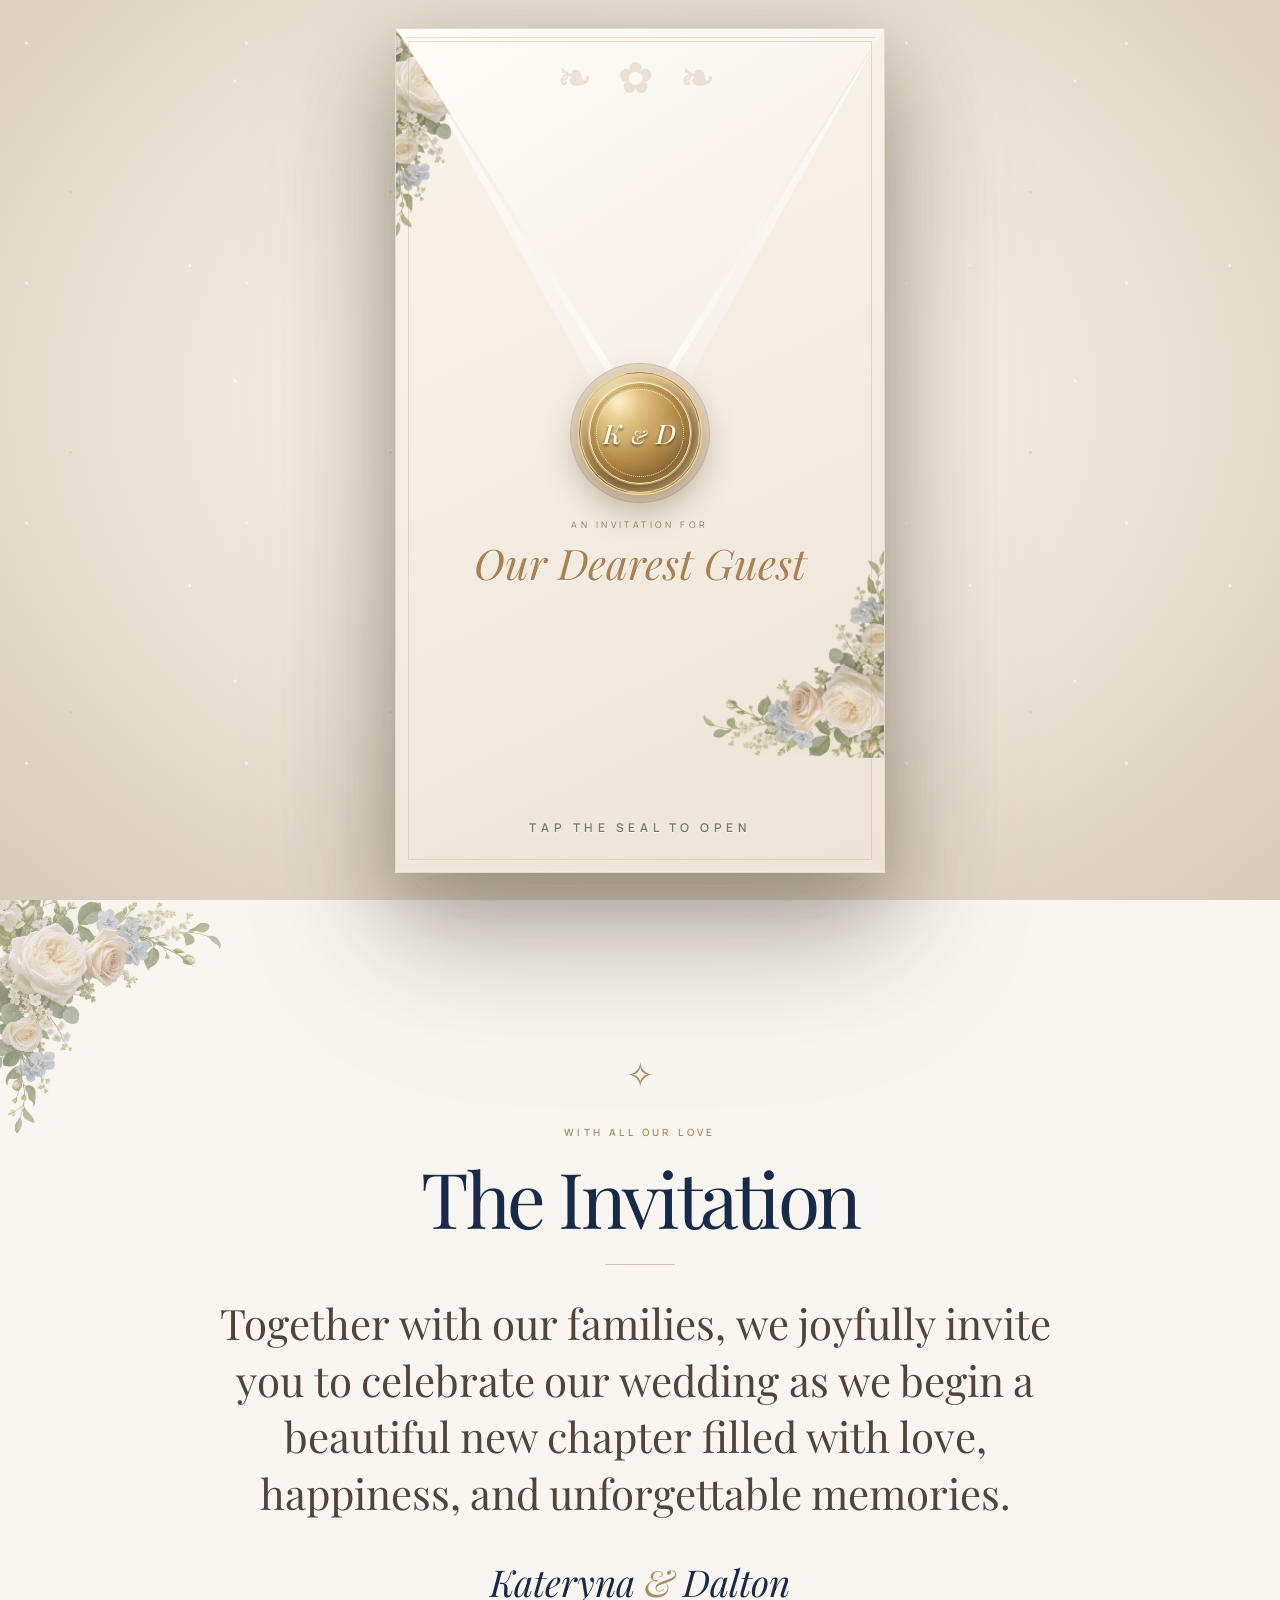
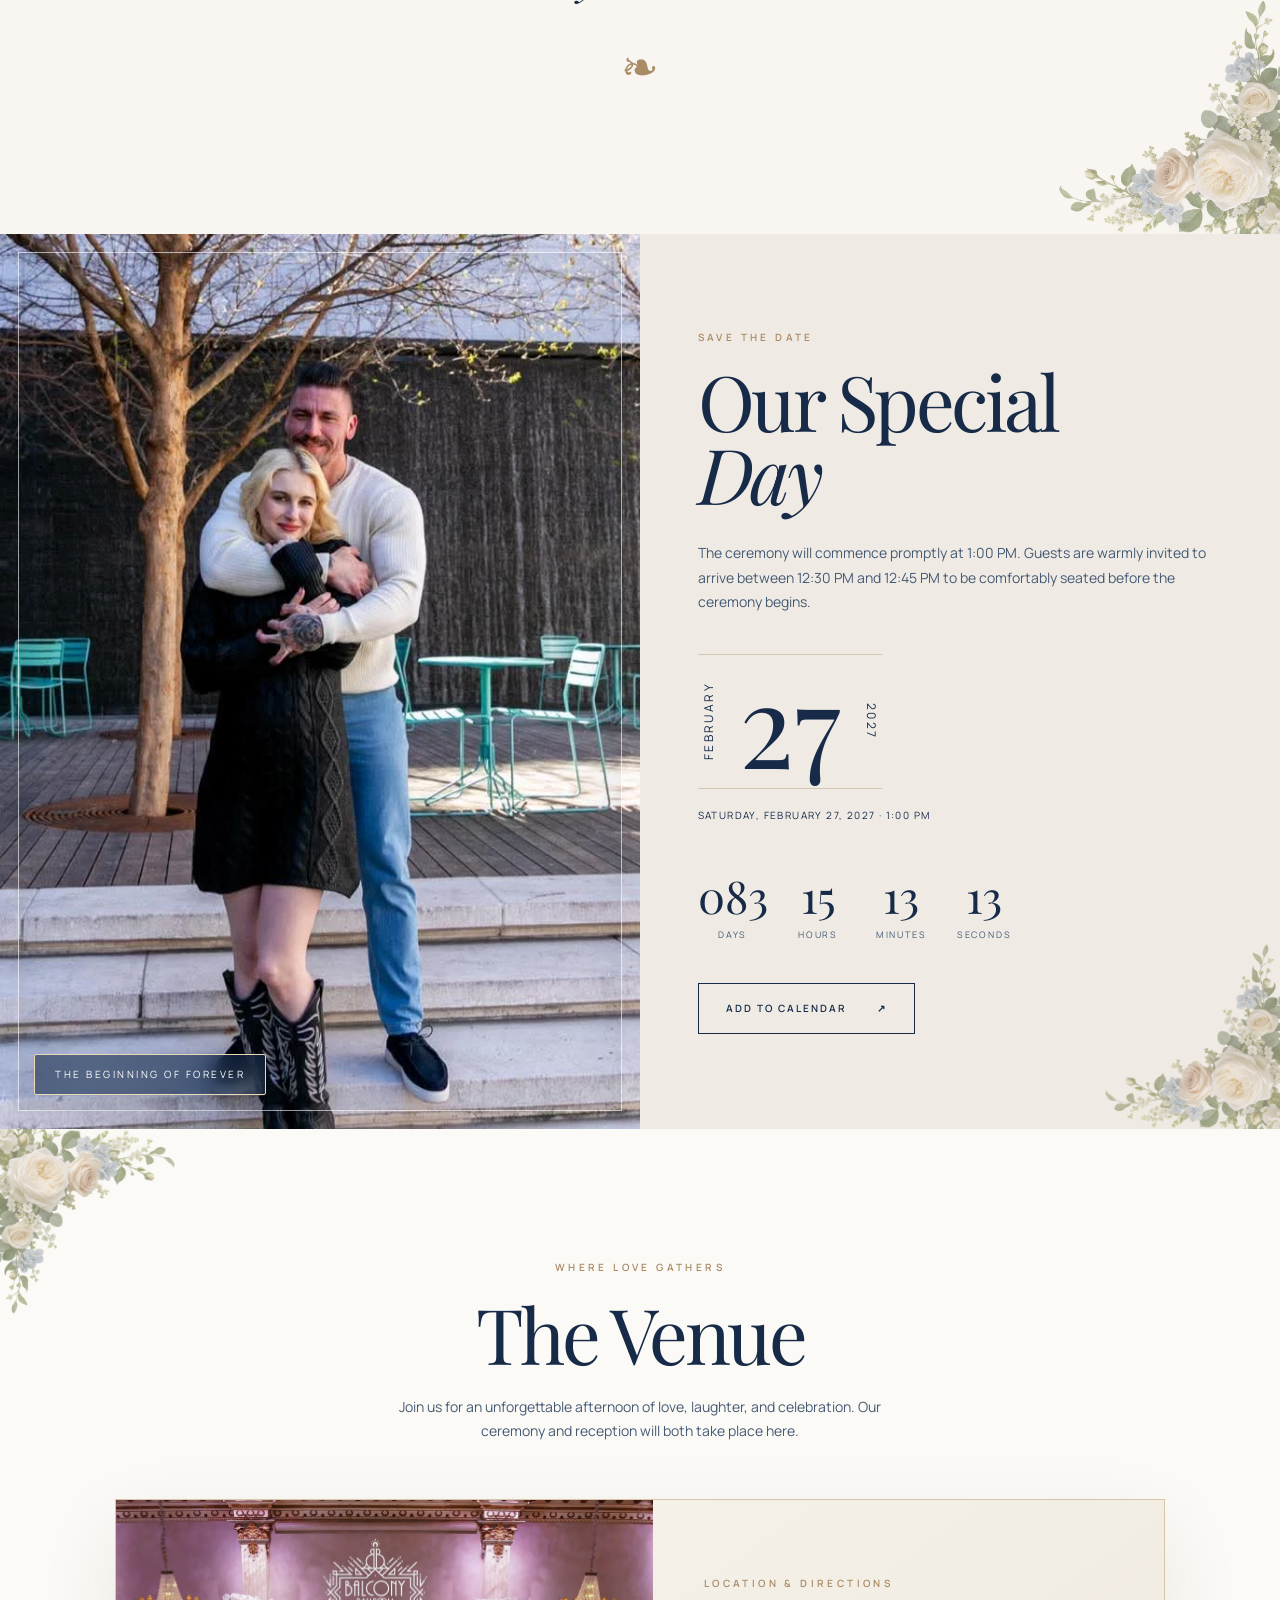
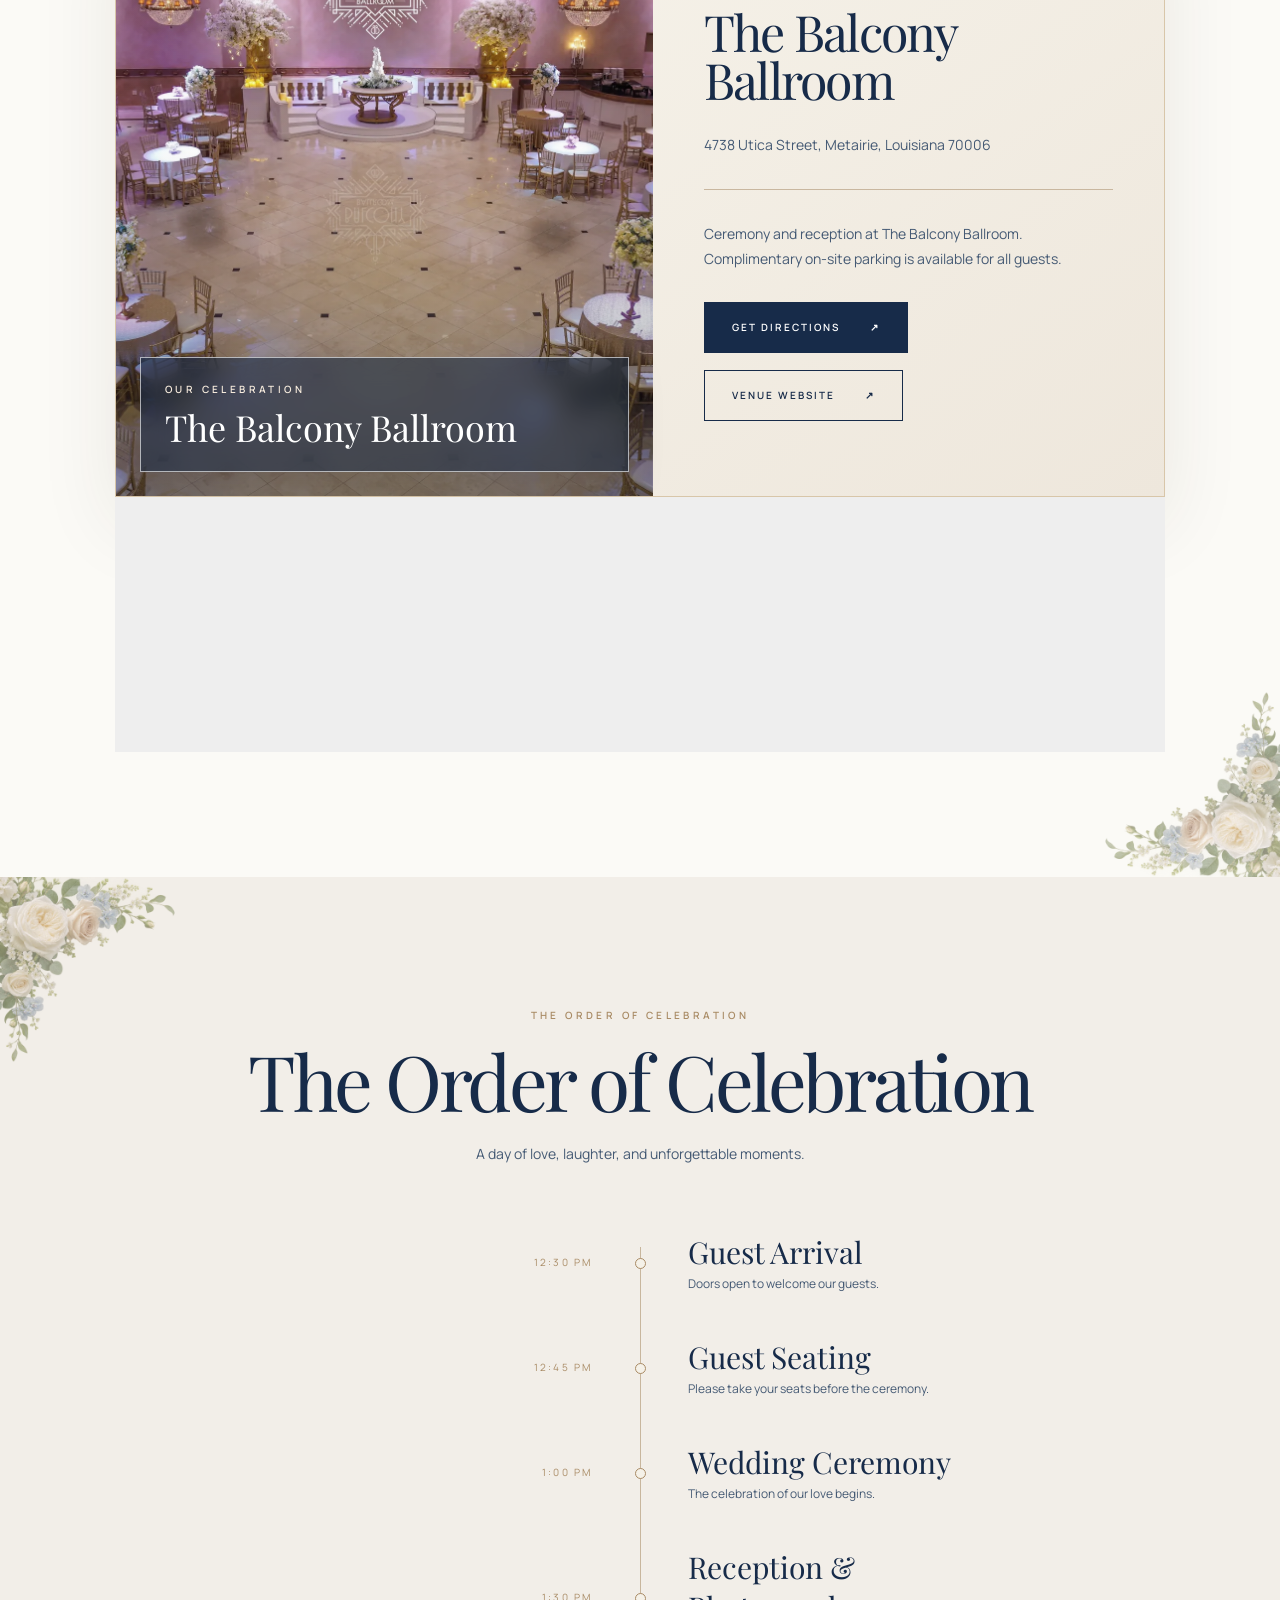
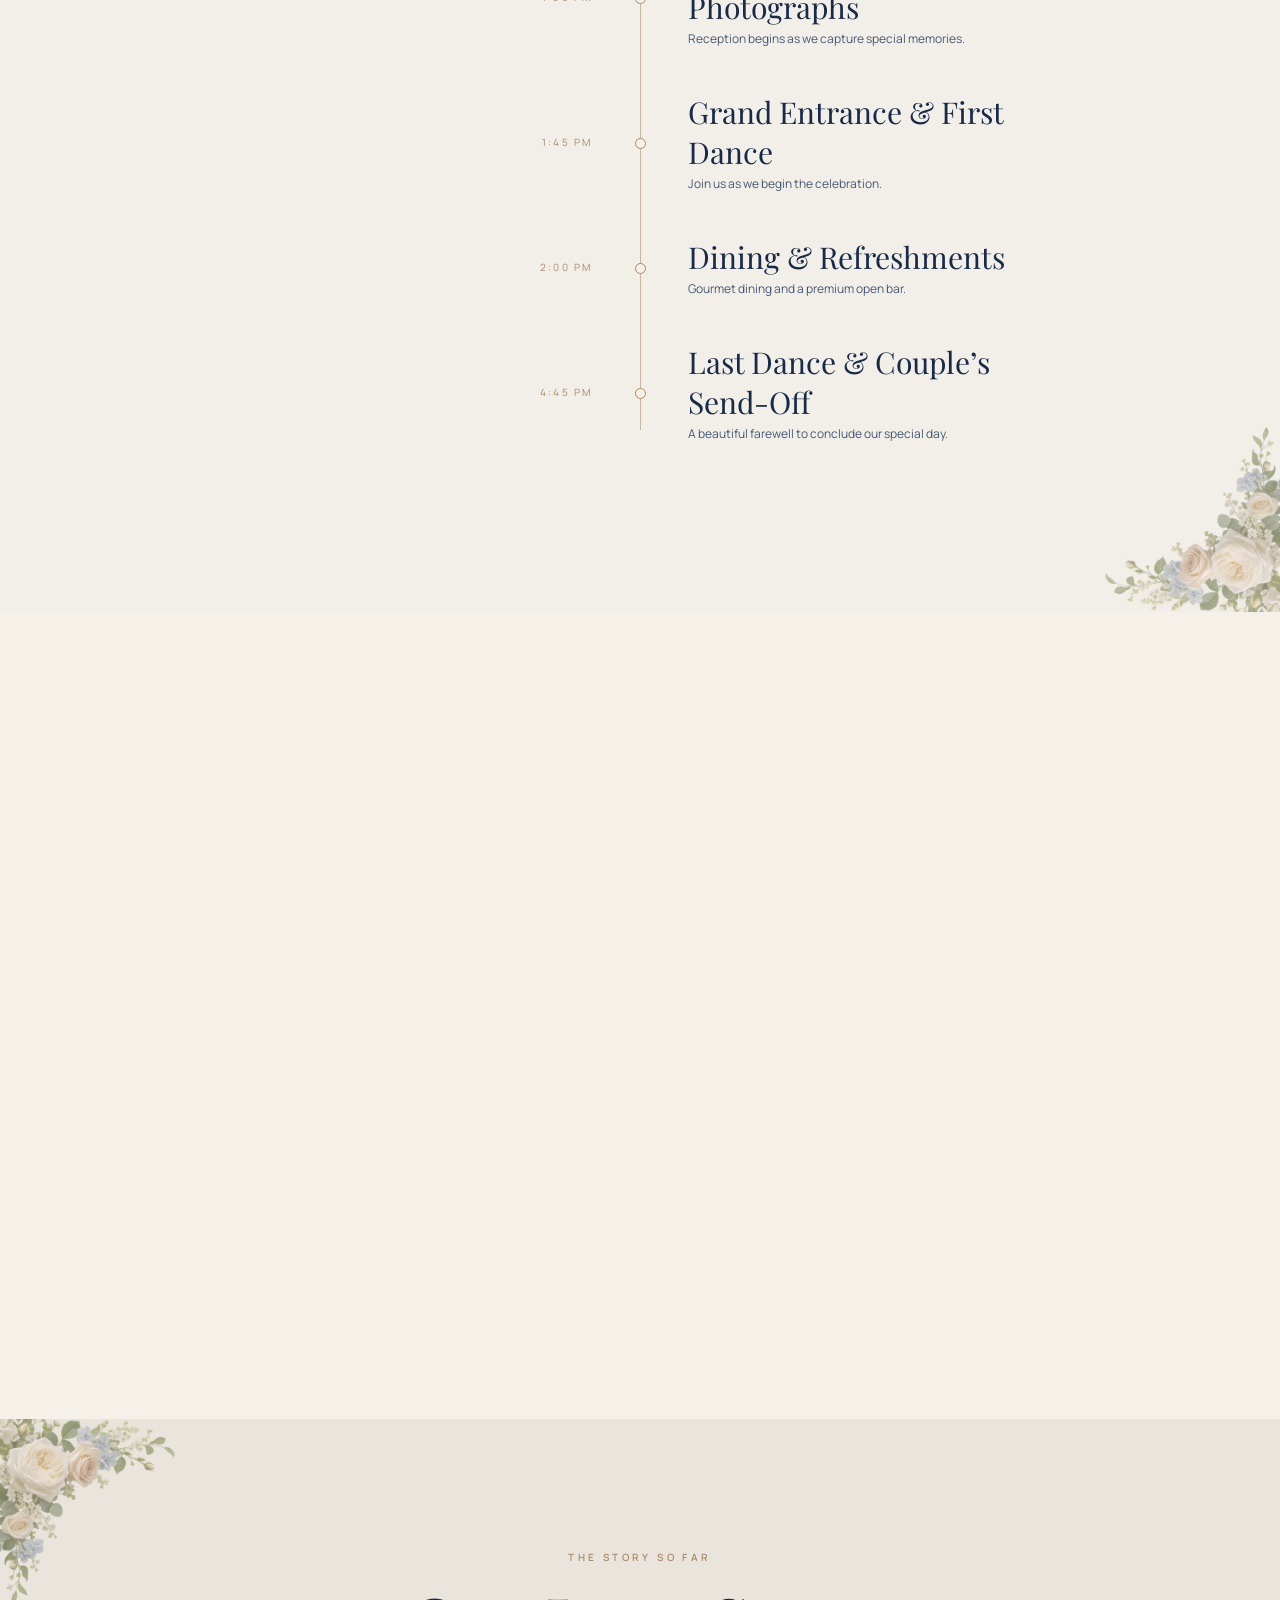
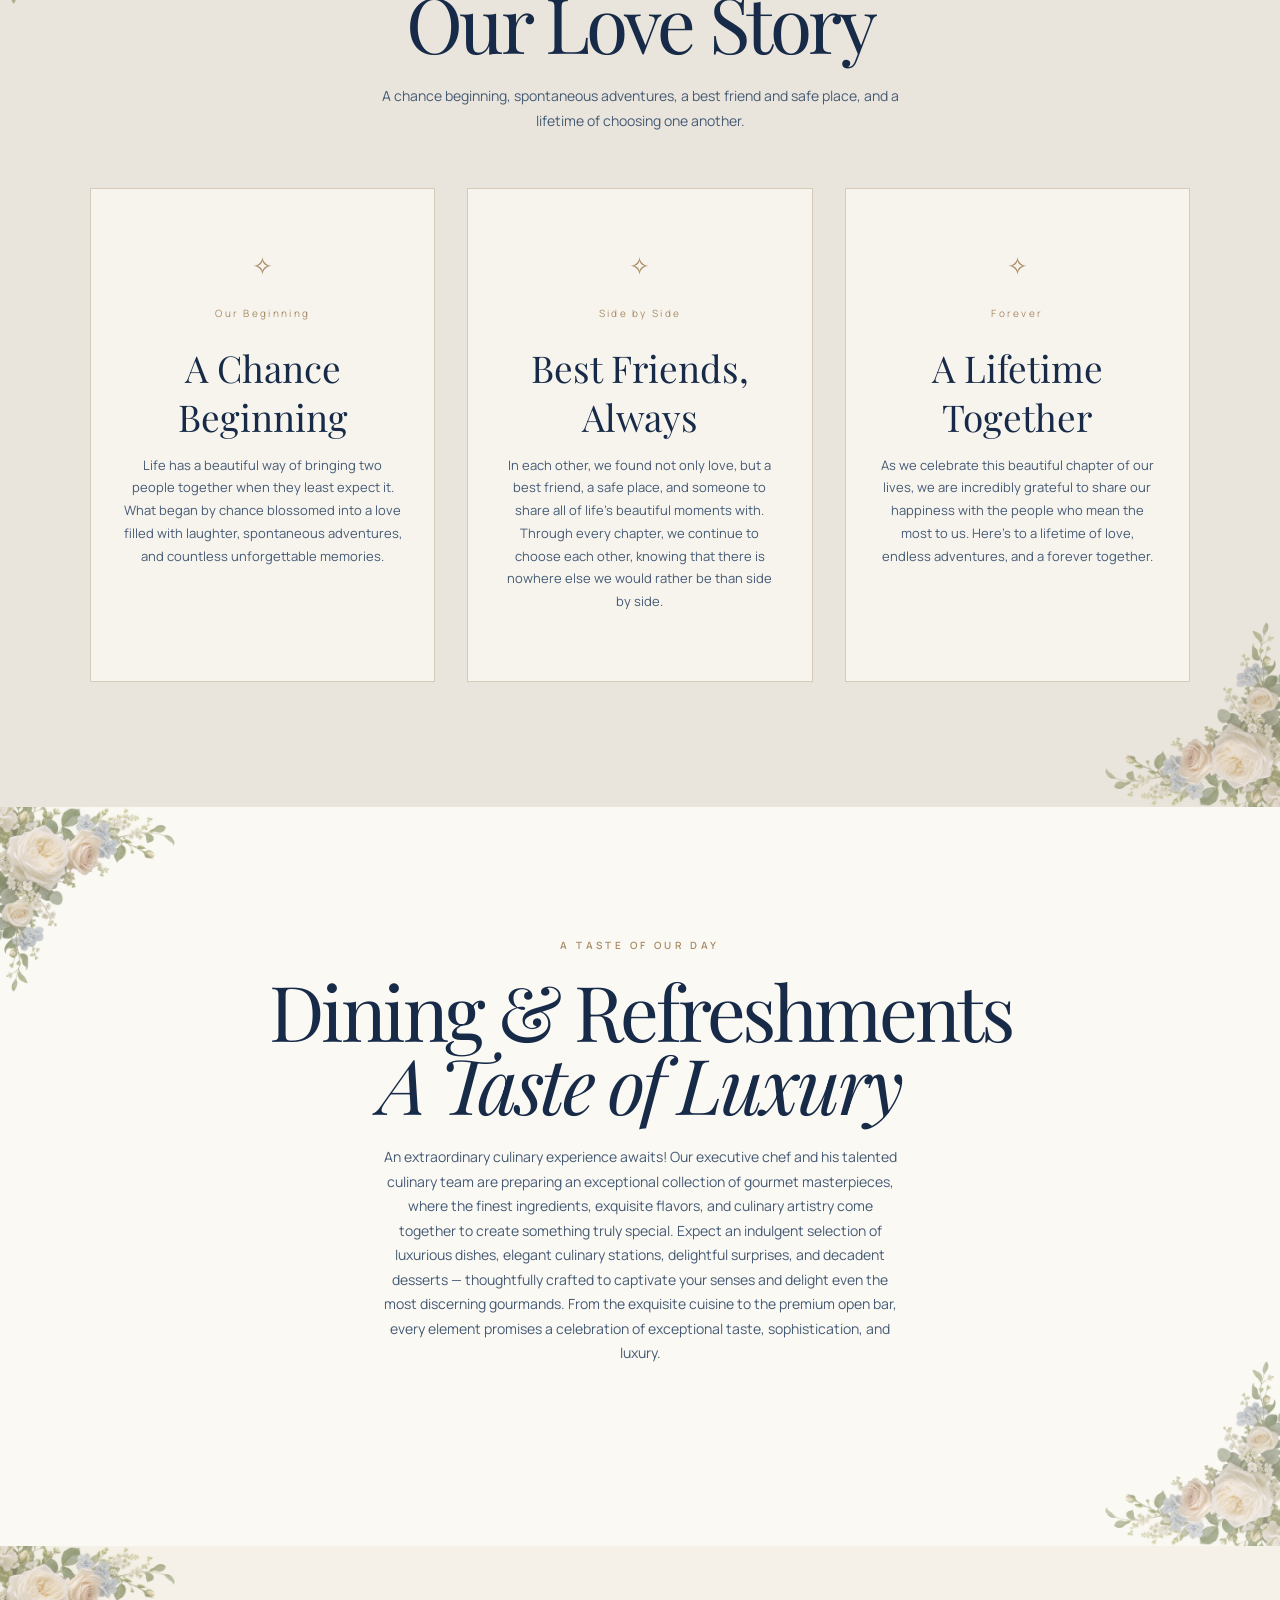
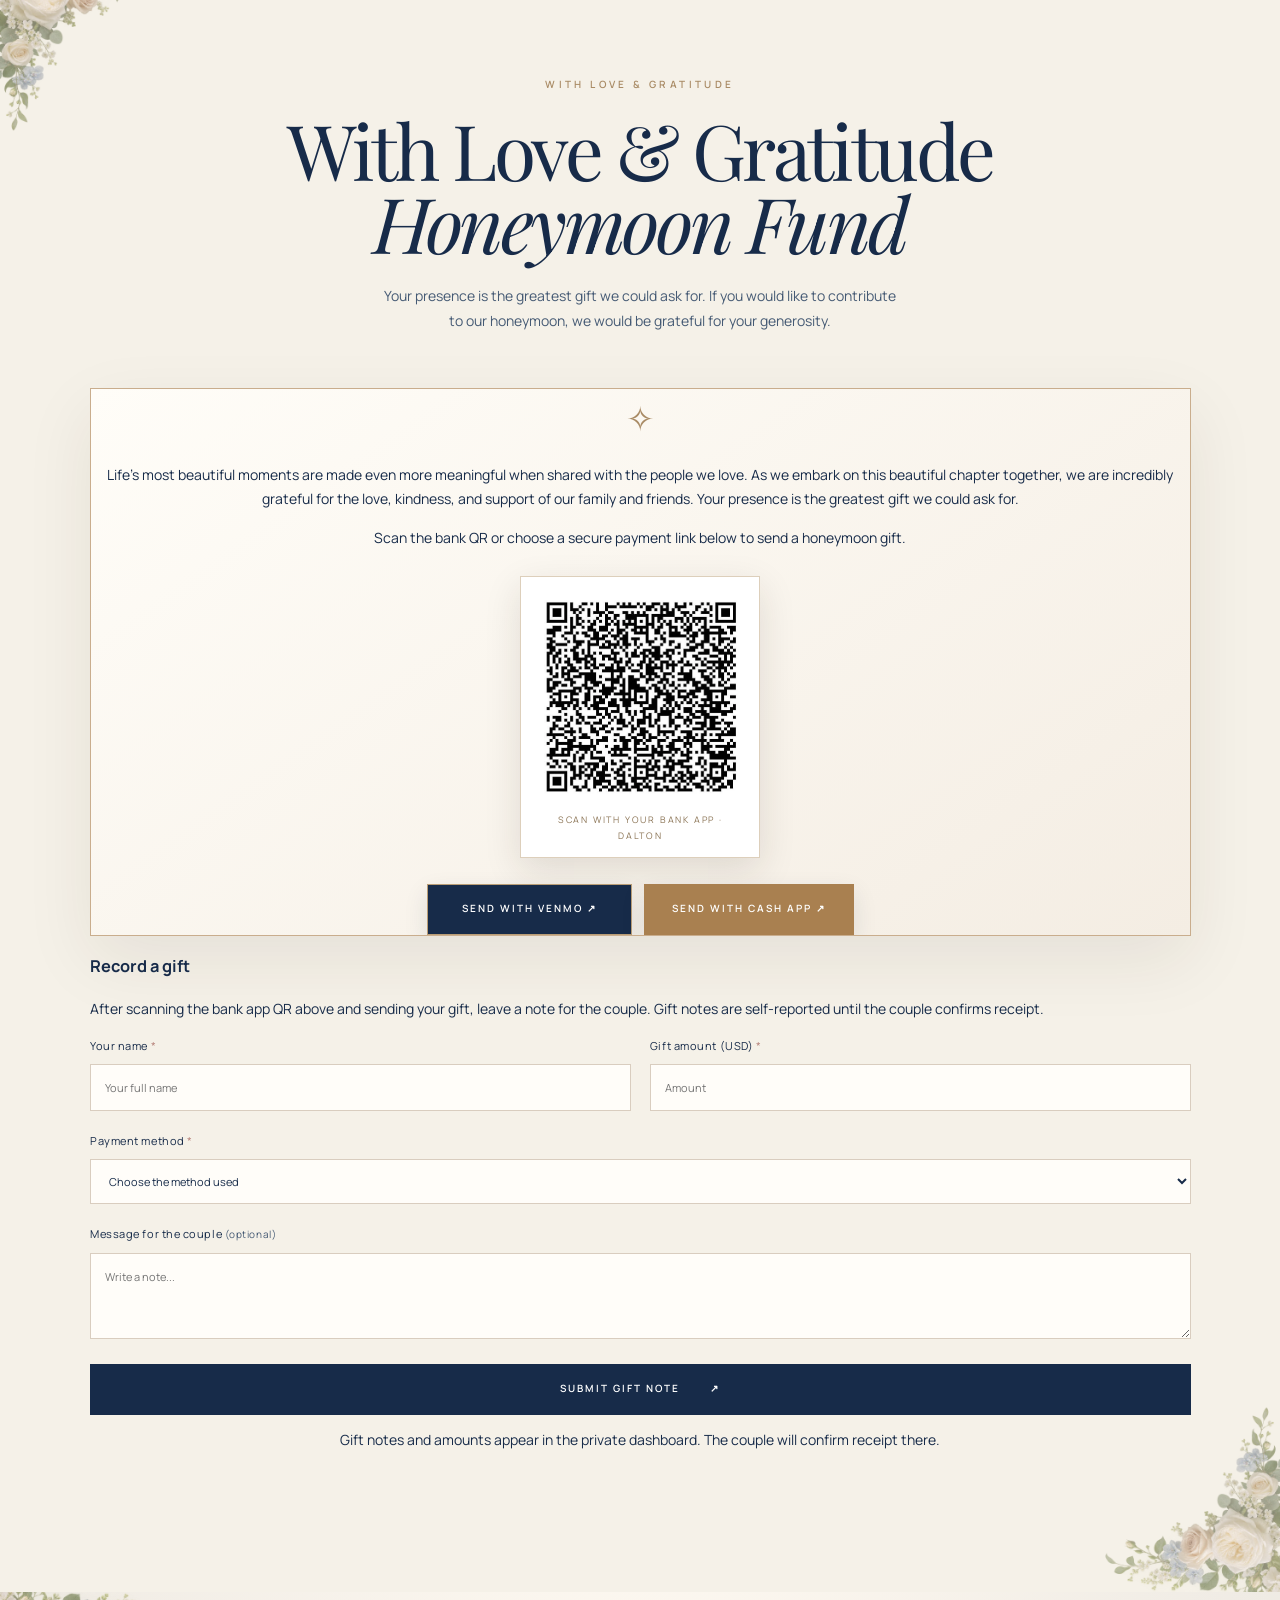
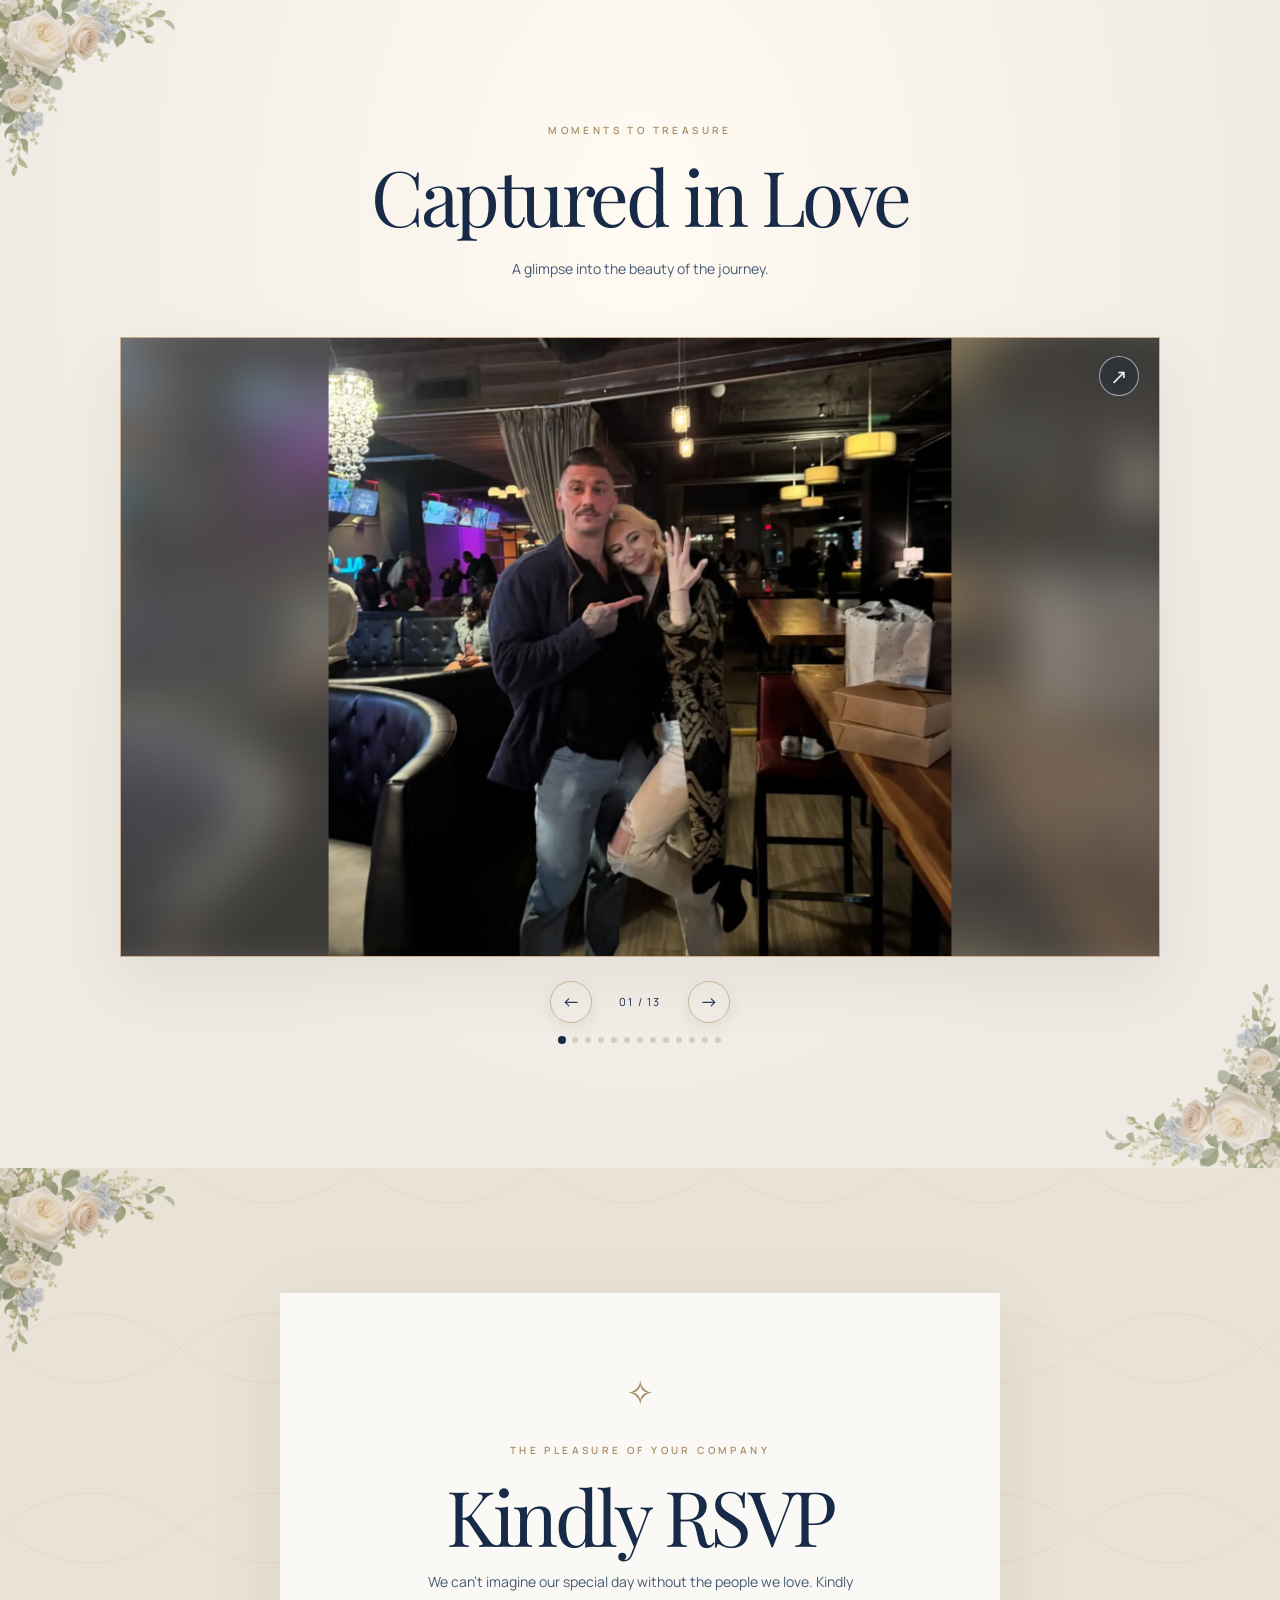
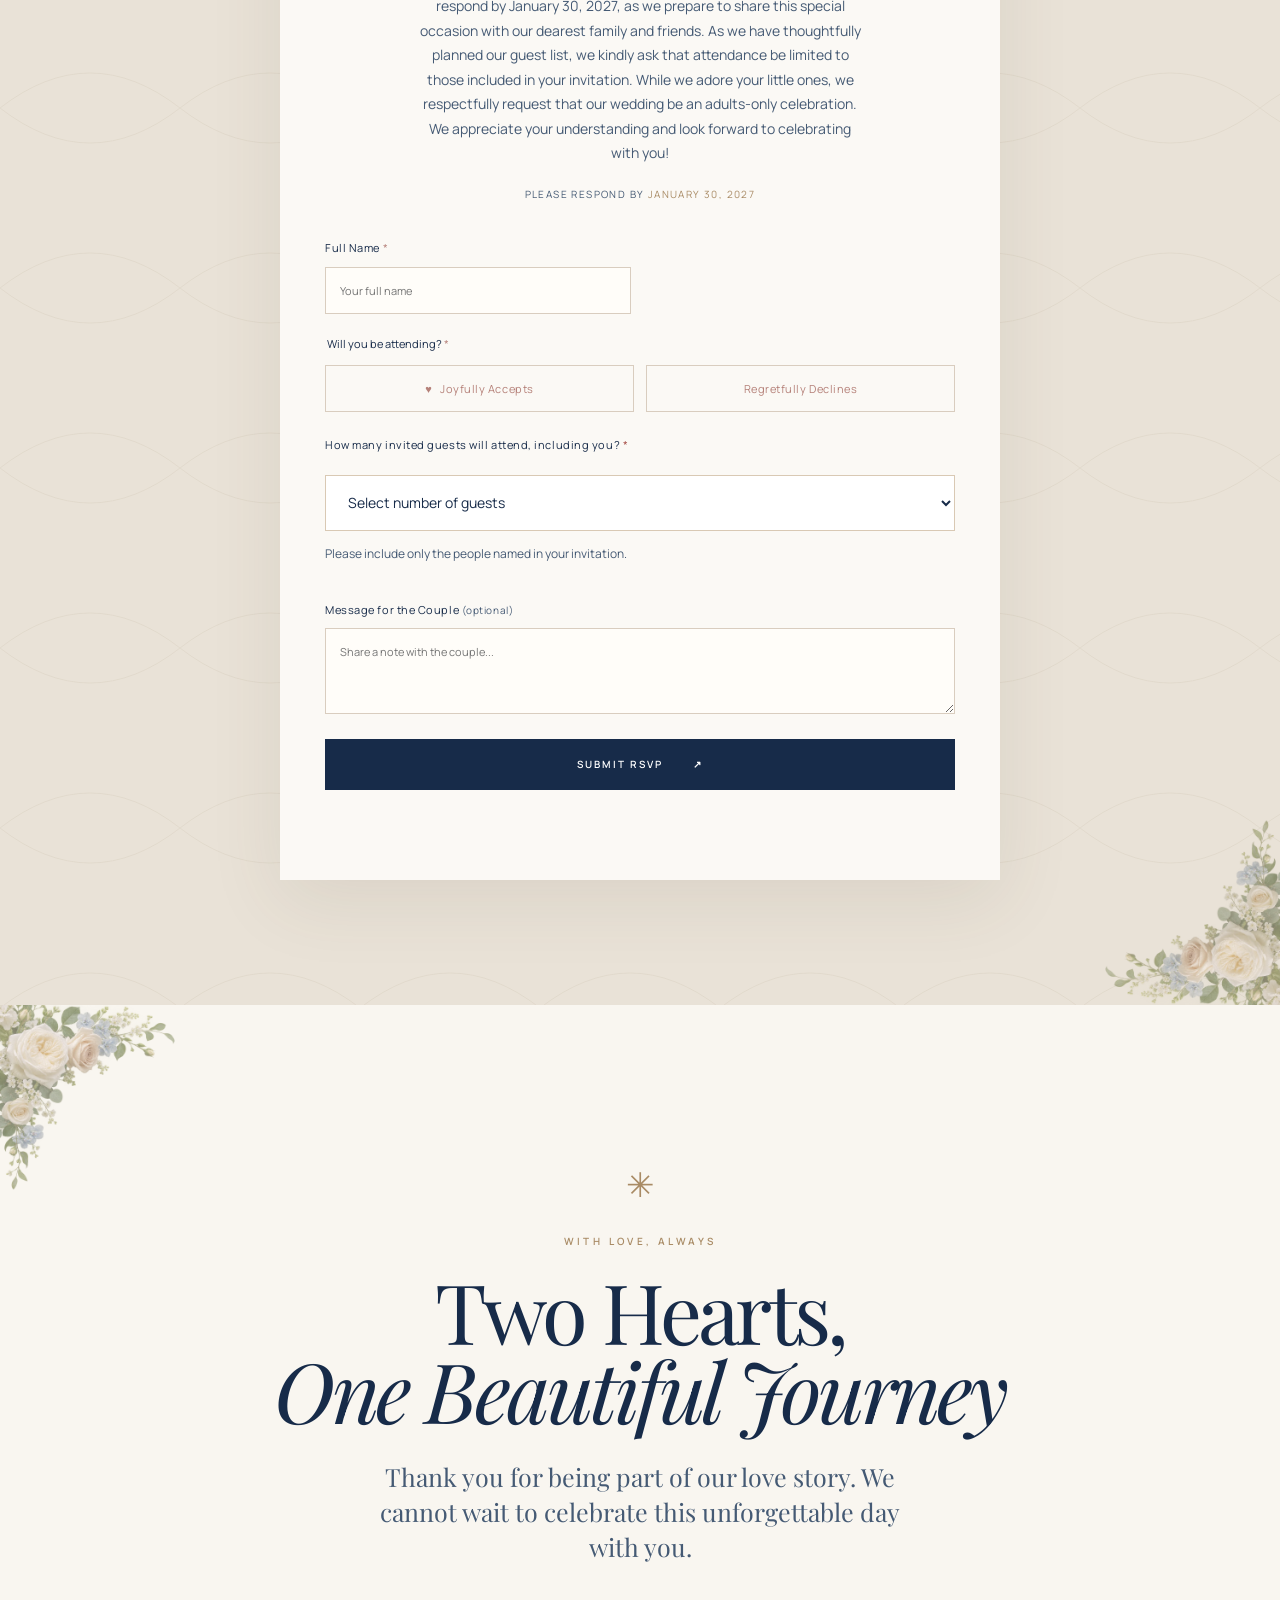
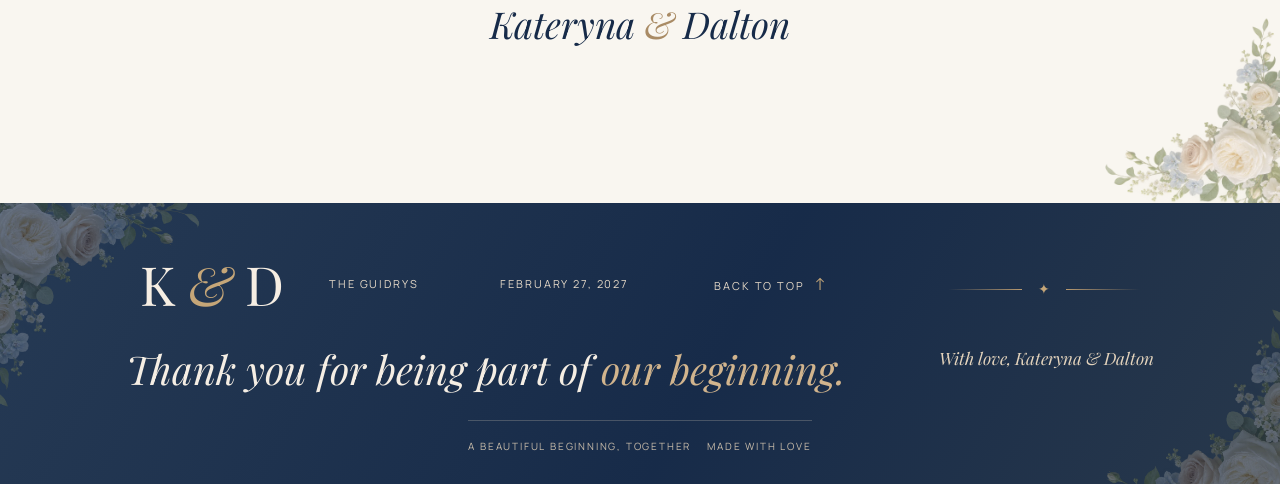
==== commit 11c3e5f3: "Refine invitation seal and monogram sizing" ====
--- a/index.html
+++ b/index.html
@@ -389,6 +389,14 @@
   .paper-interior>.inside-continue{padding:10px 13px;font-size:7px;letter-spacing:.16em;}
 }
 @media(prefers-reduced-motion:reduce){.lake-como-invite.card-ready .paper-interior>.inside-continue{transform:translate(-50%,0);animation:none;opacity:1}}
+
+/* Refined wax seal scale: keep the monogram elegant and the invitation text clear. */
+.seal-button{width:clamp(108px,13vw,124px)}
+.seal-button span{font-size:clamp(22px,2.1vw,27px)}
+.seal-button:before{inset:8px}
+.seal-button:after{inset:15px}
+@media(max-width:600px){.seal-button{width:clamp(92px,24vw,108px)}.seal-button span{font-size:clamp(20px,5.5vw,24px)}.seal-button:before{inset:7px}.seal-button:after{inset:13px}}
+@media(max-width:380px){.seal-button{width:92px}.seal-button span{font-size:20px}}
 </style></head><body>
 <div id="preloader" class="preloader"><span class="pre-monogram">K <em>&</em> D</span><span class="pre-caption">A LOVE STORY</span></div>
 <div id="inviteOverlay" class="invitation-overlay" role="dialog" aria-modal="true" aria-label="Wedding invitation">
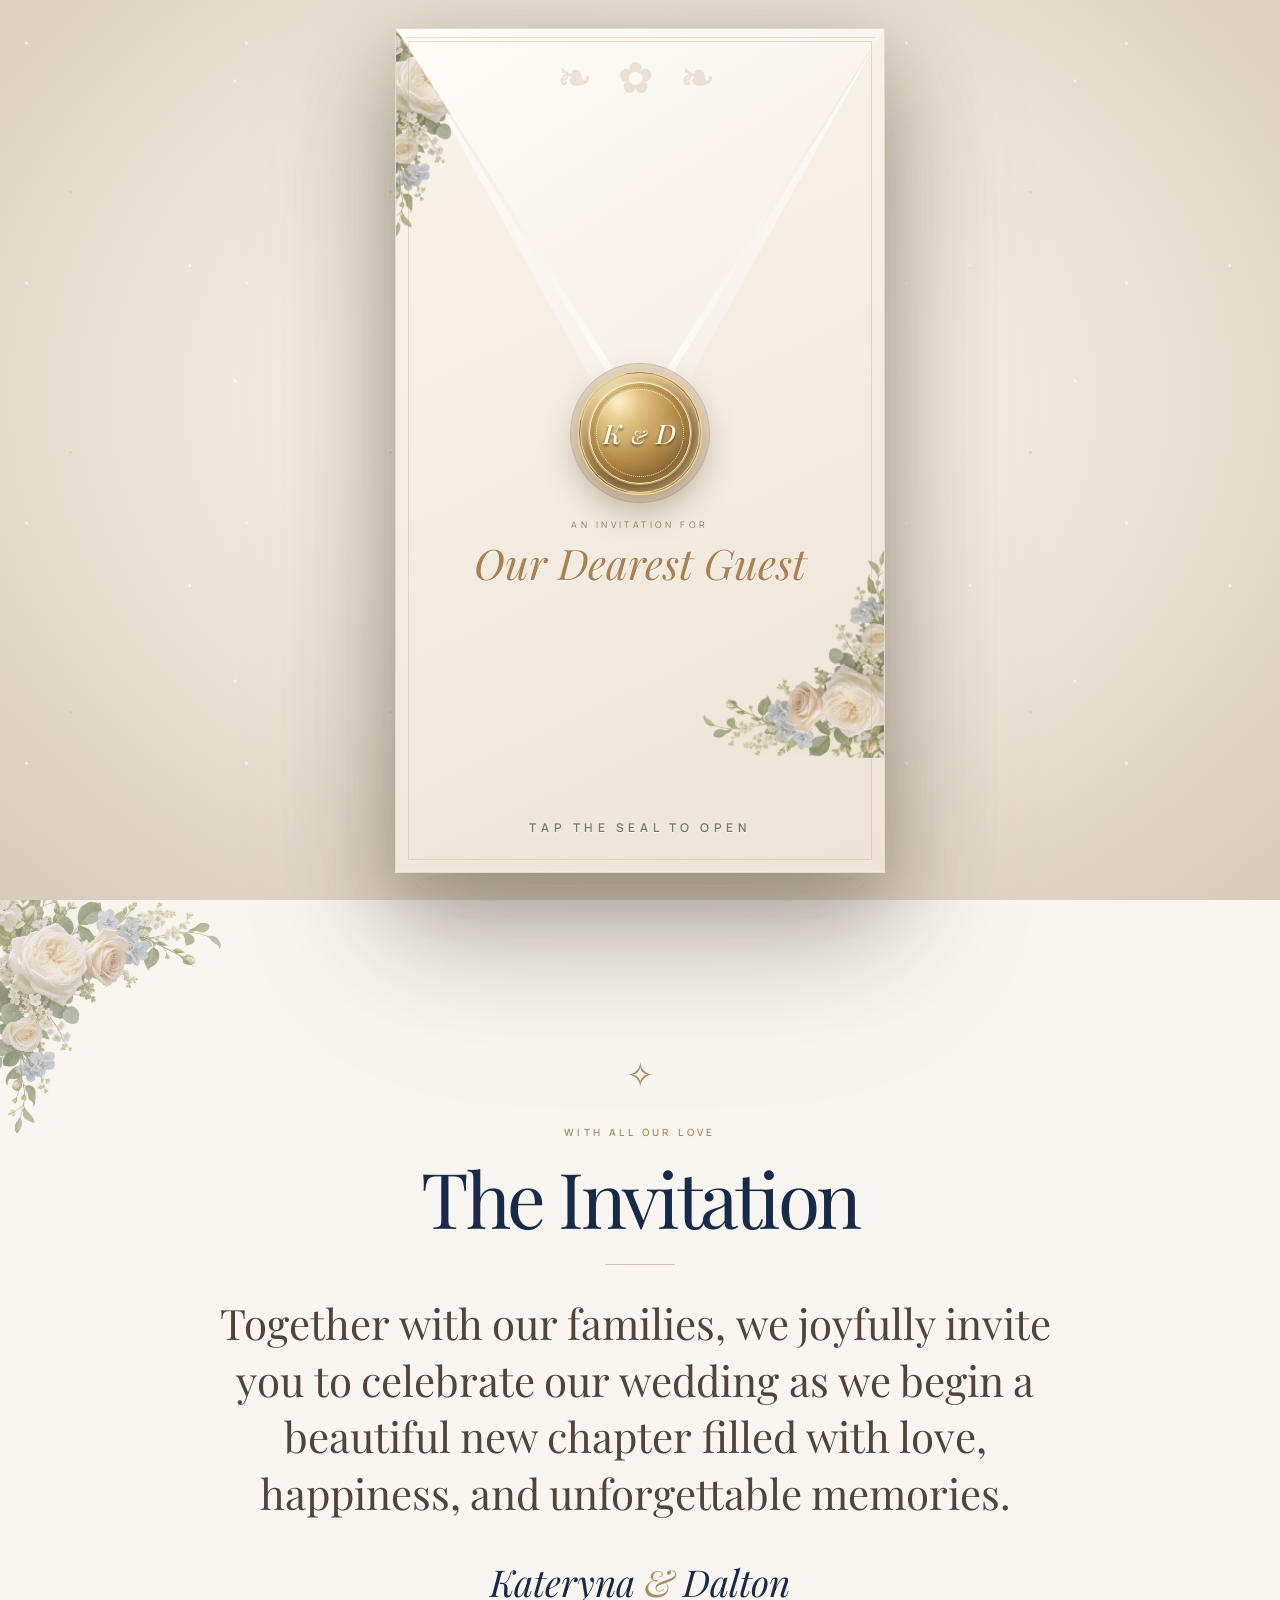
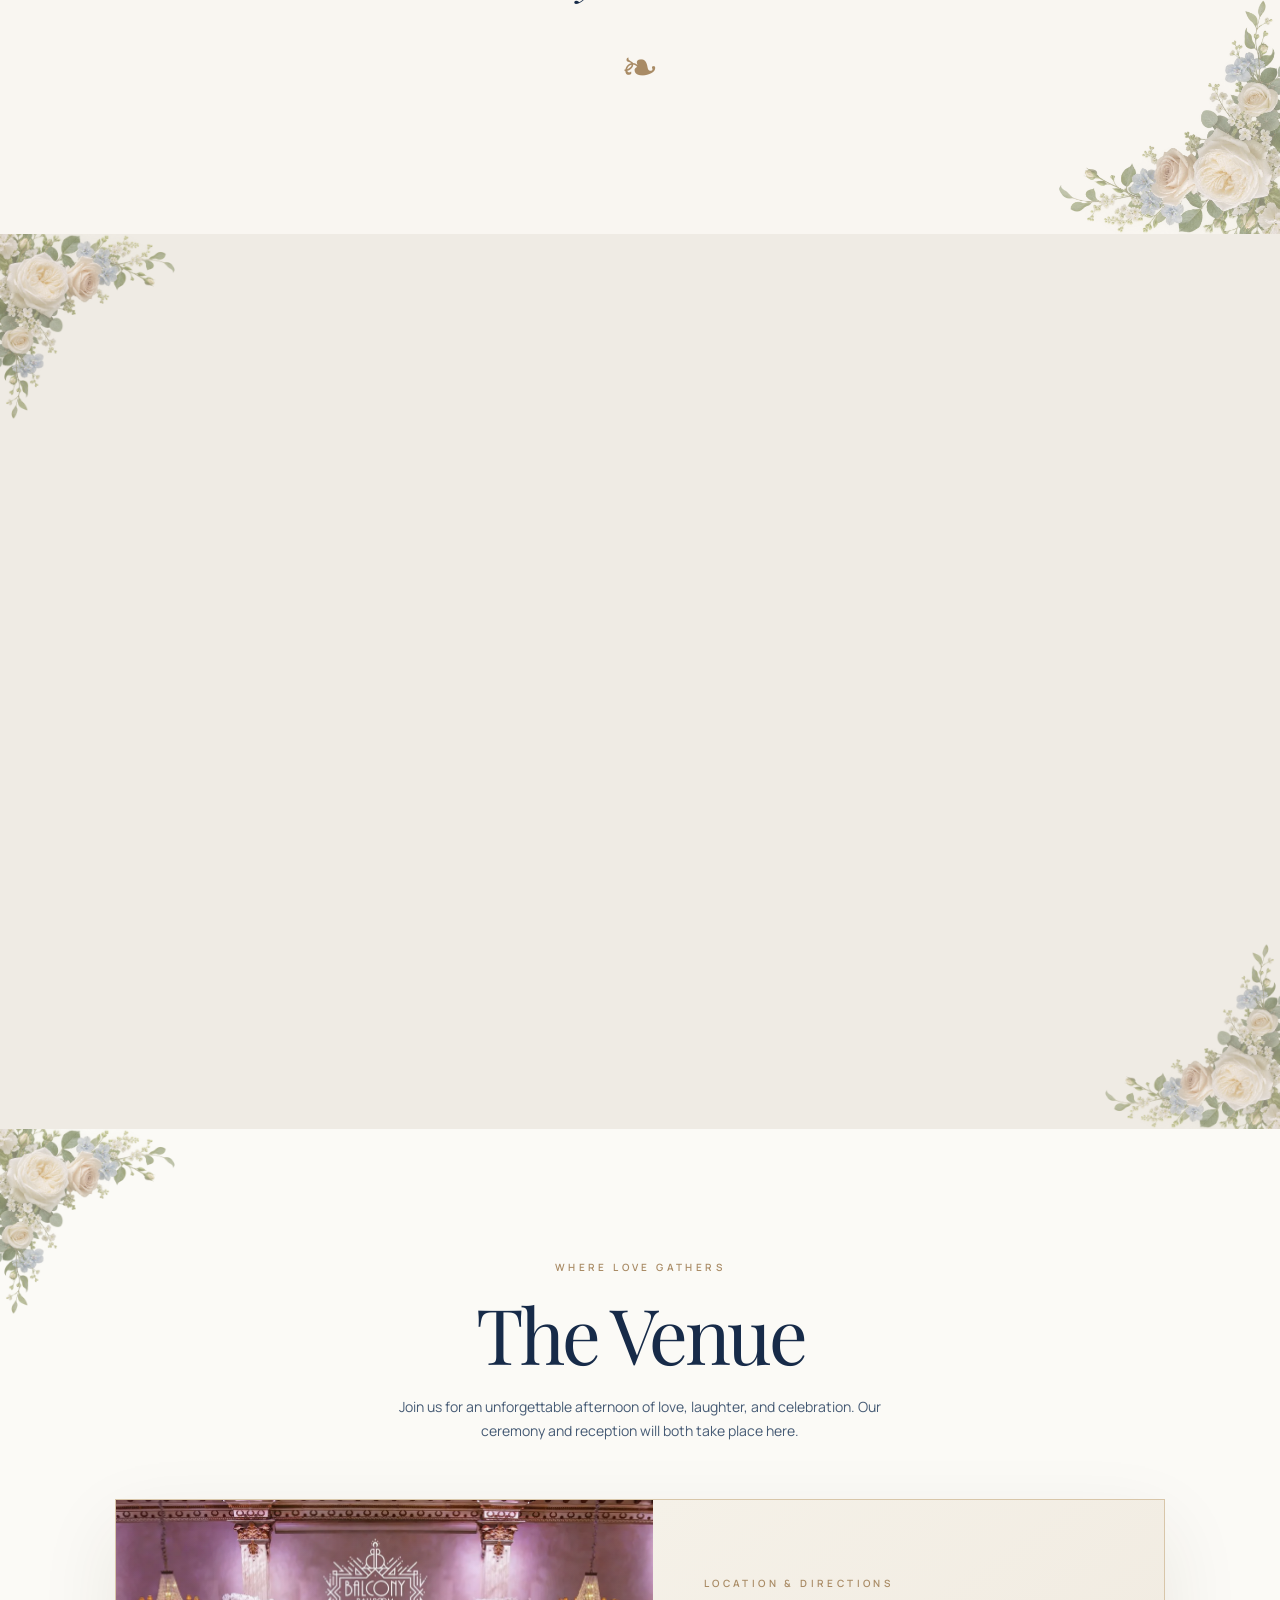
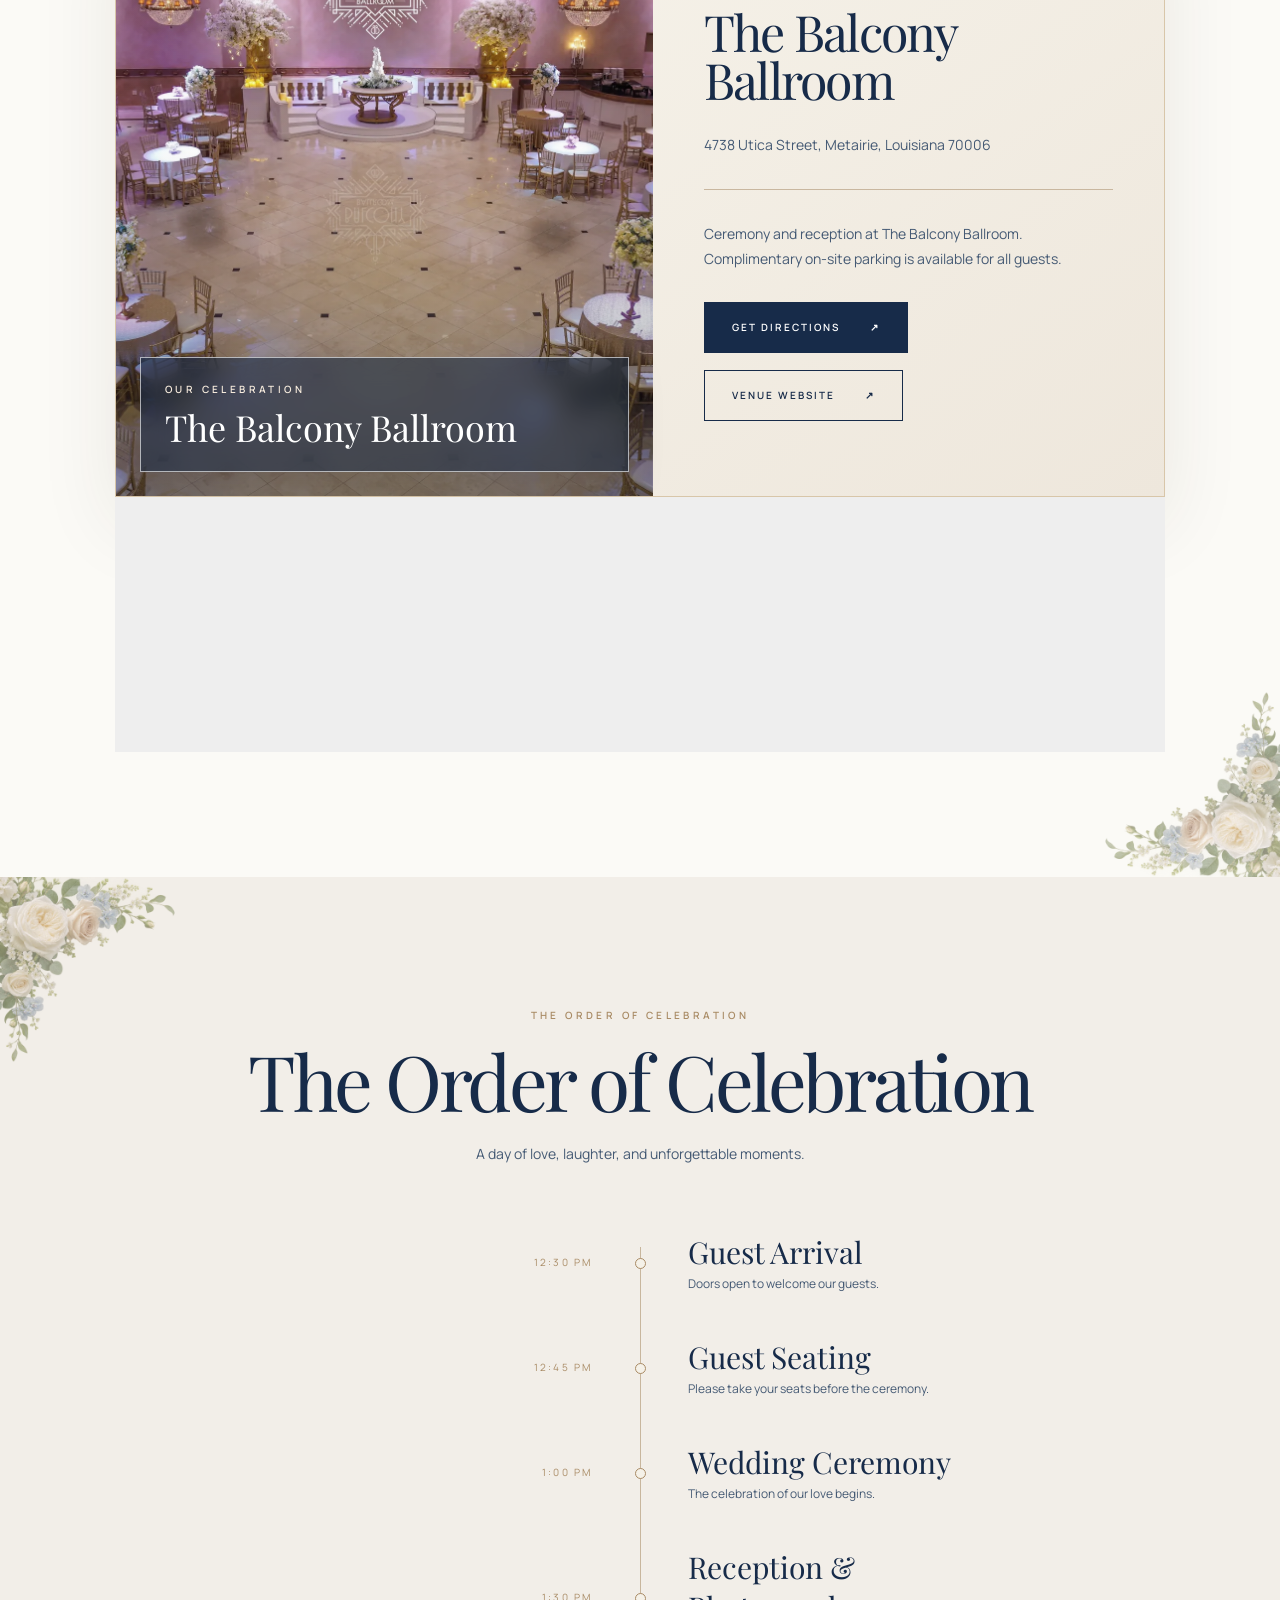
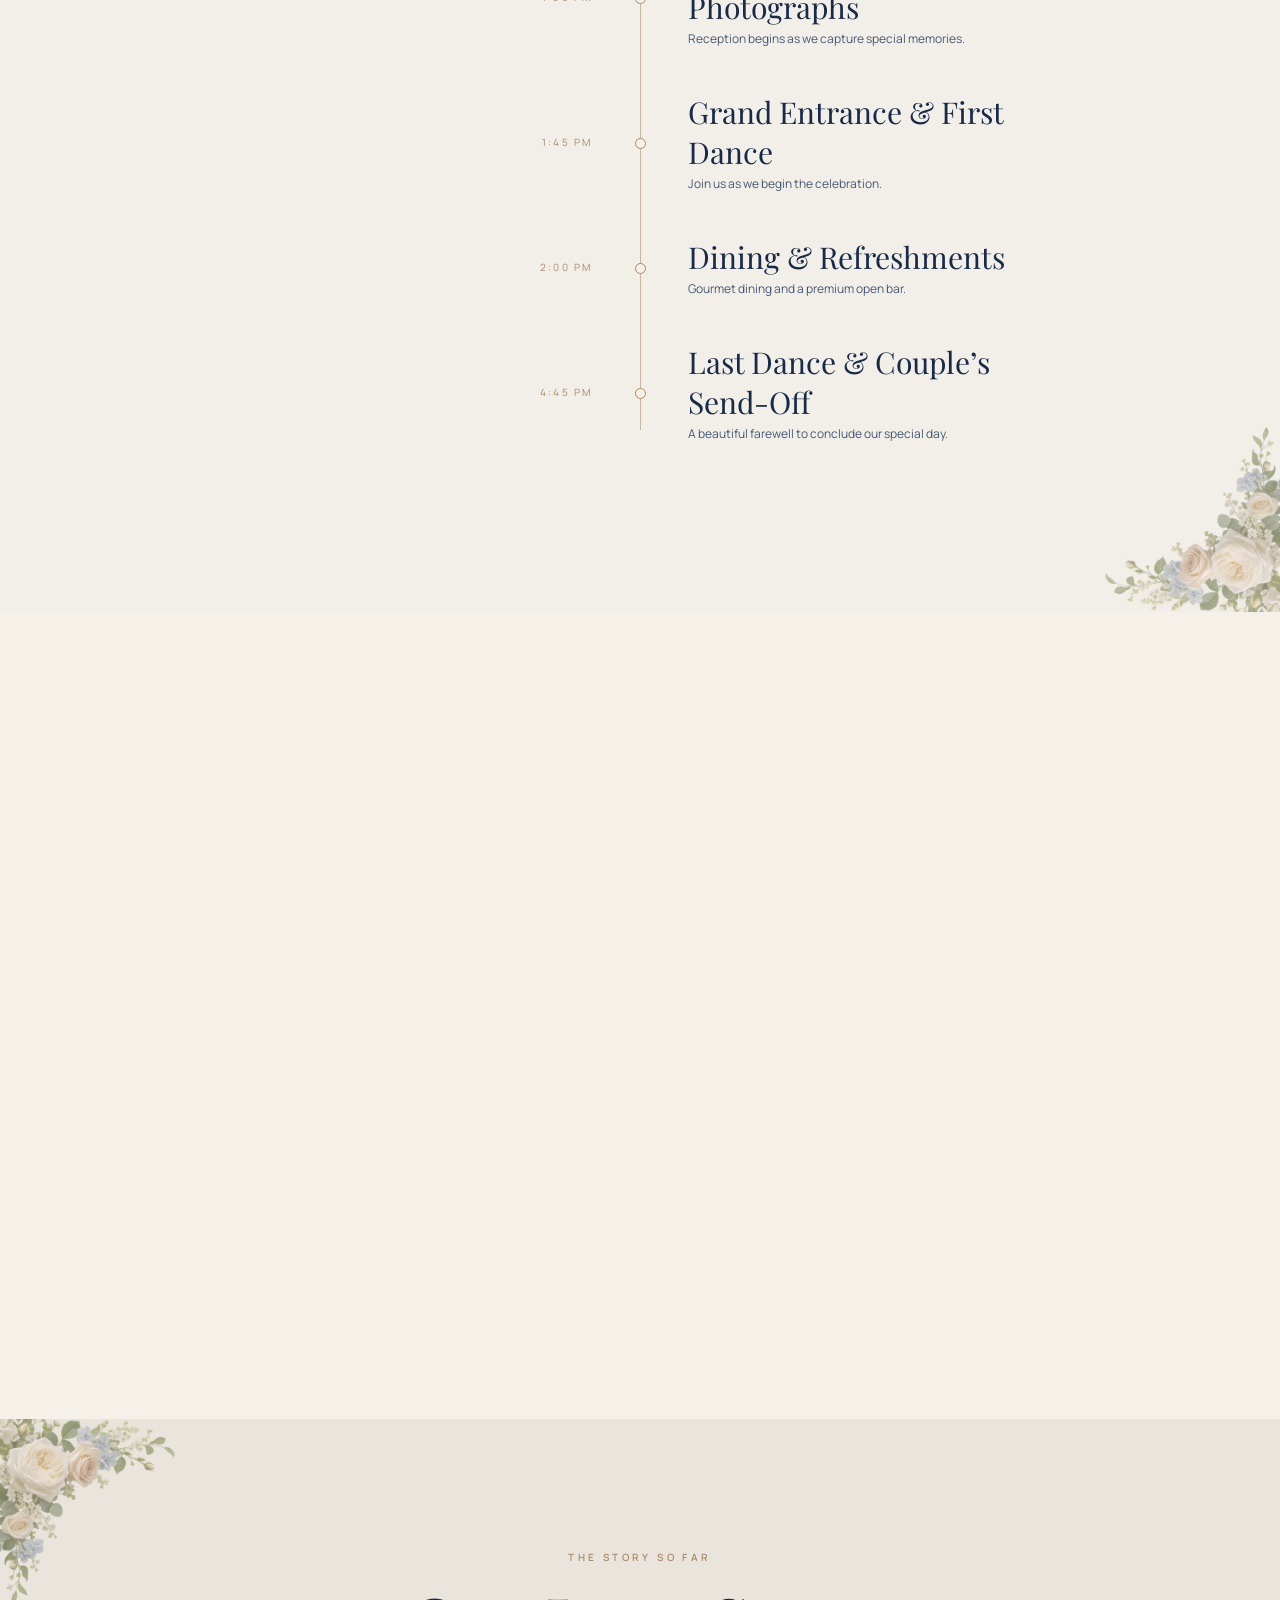
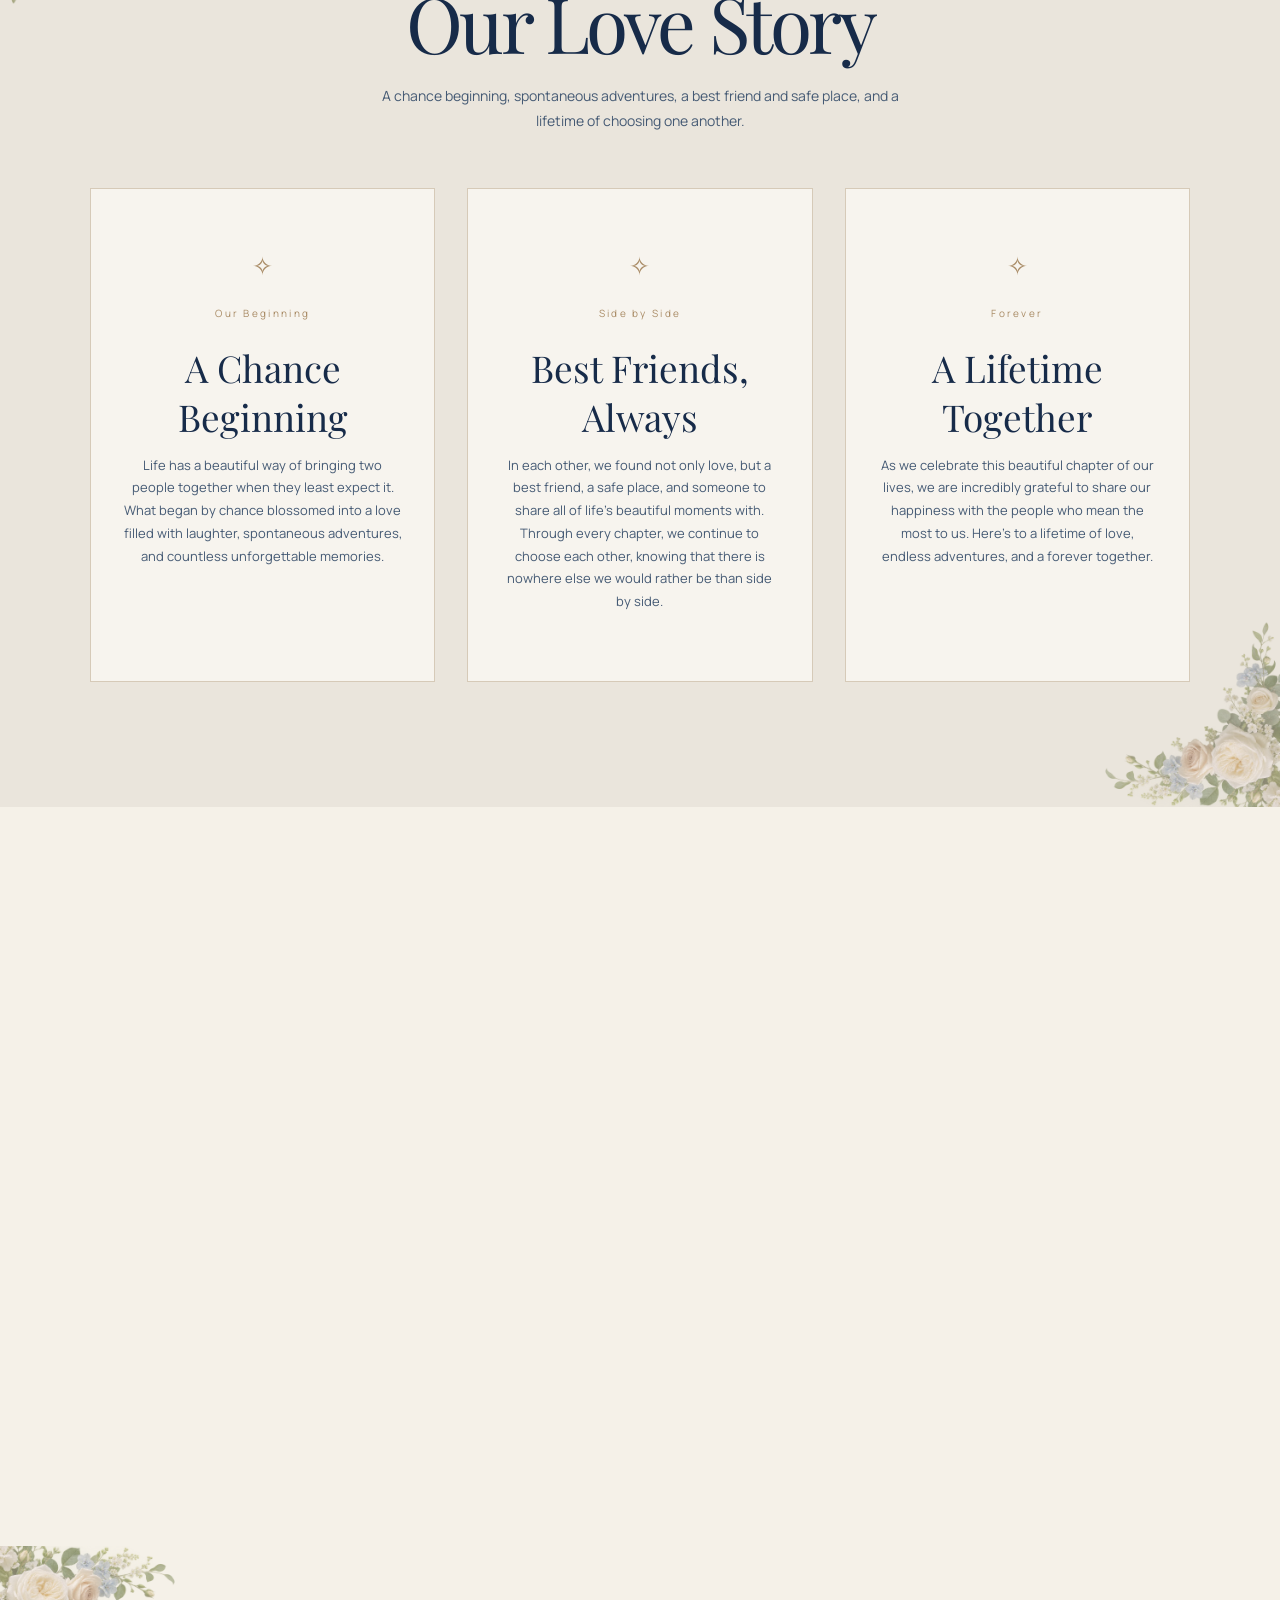
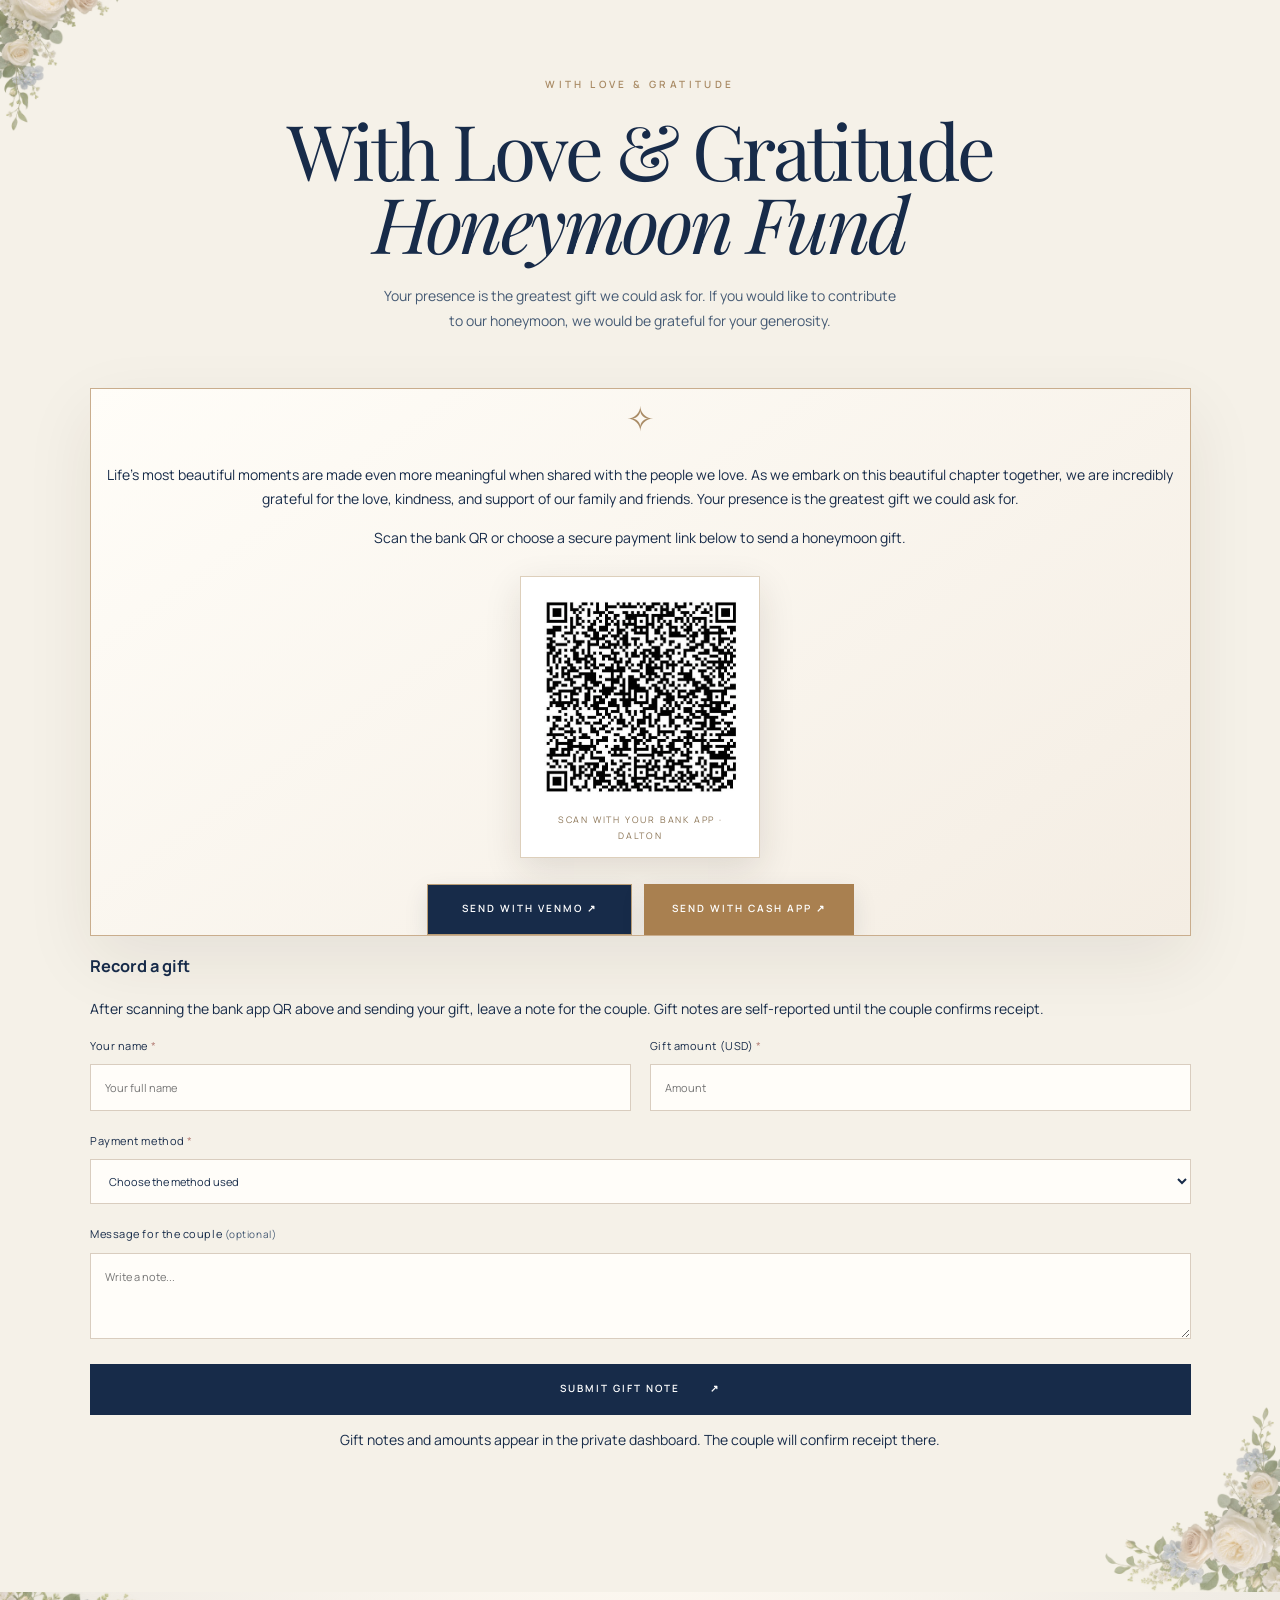
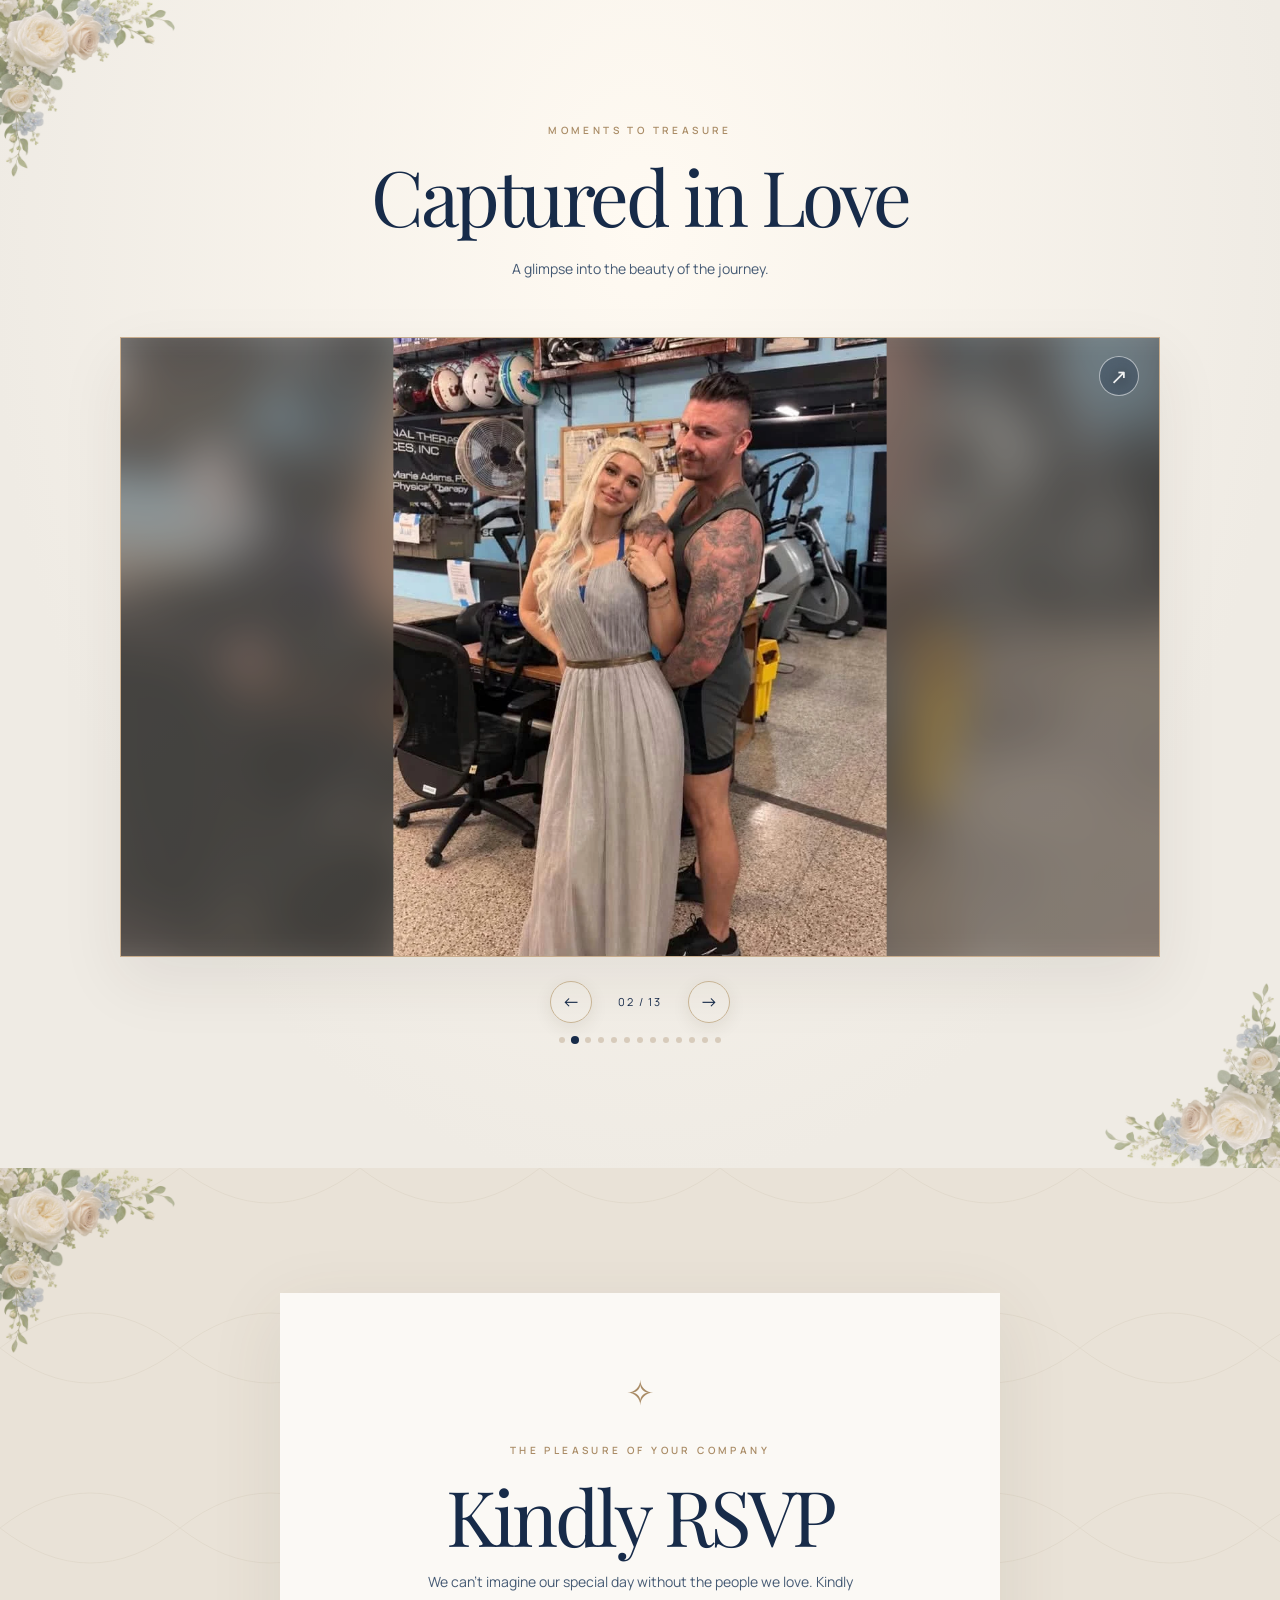
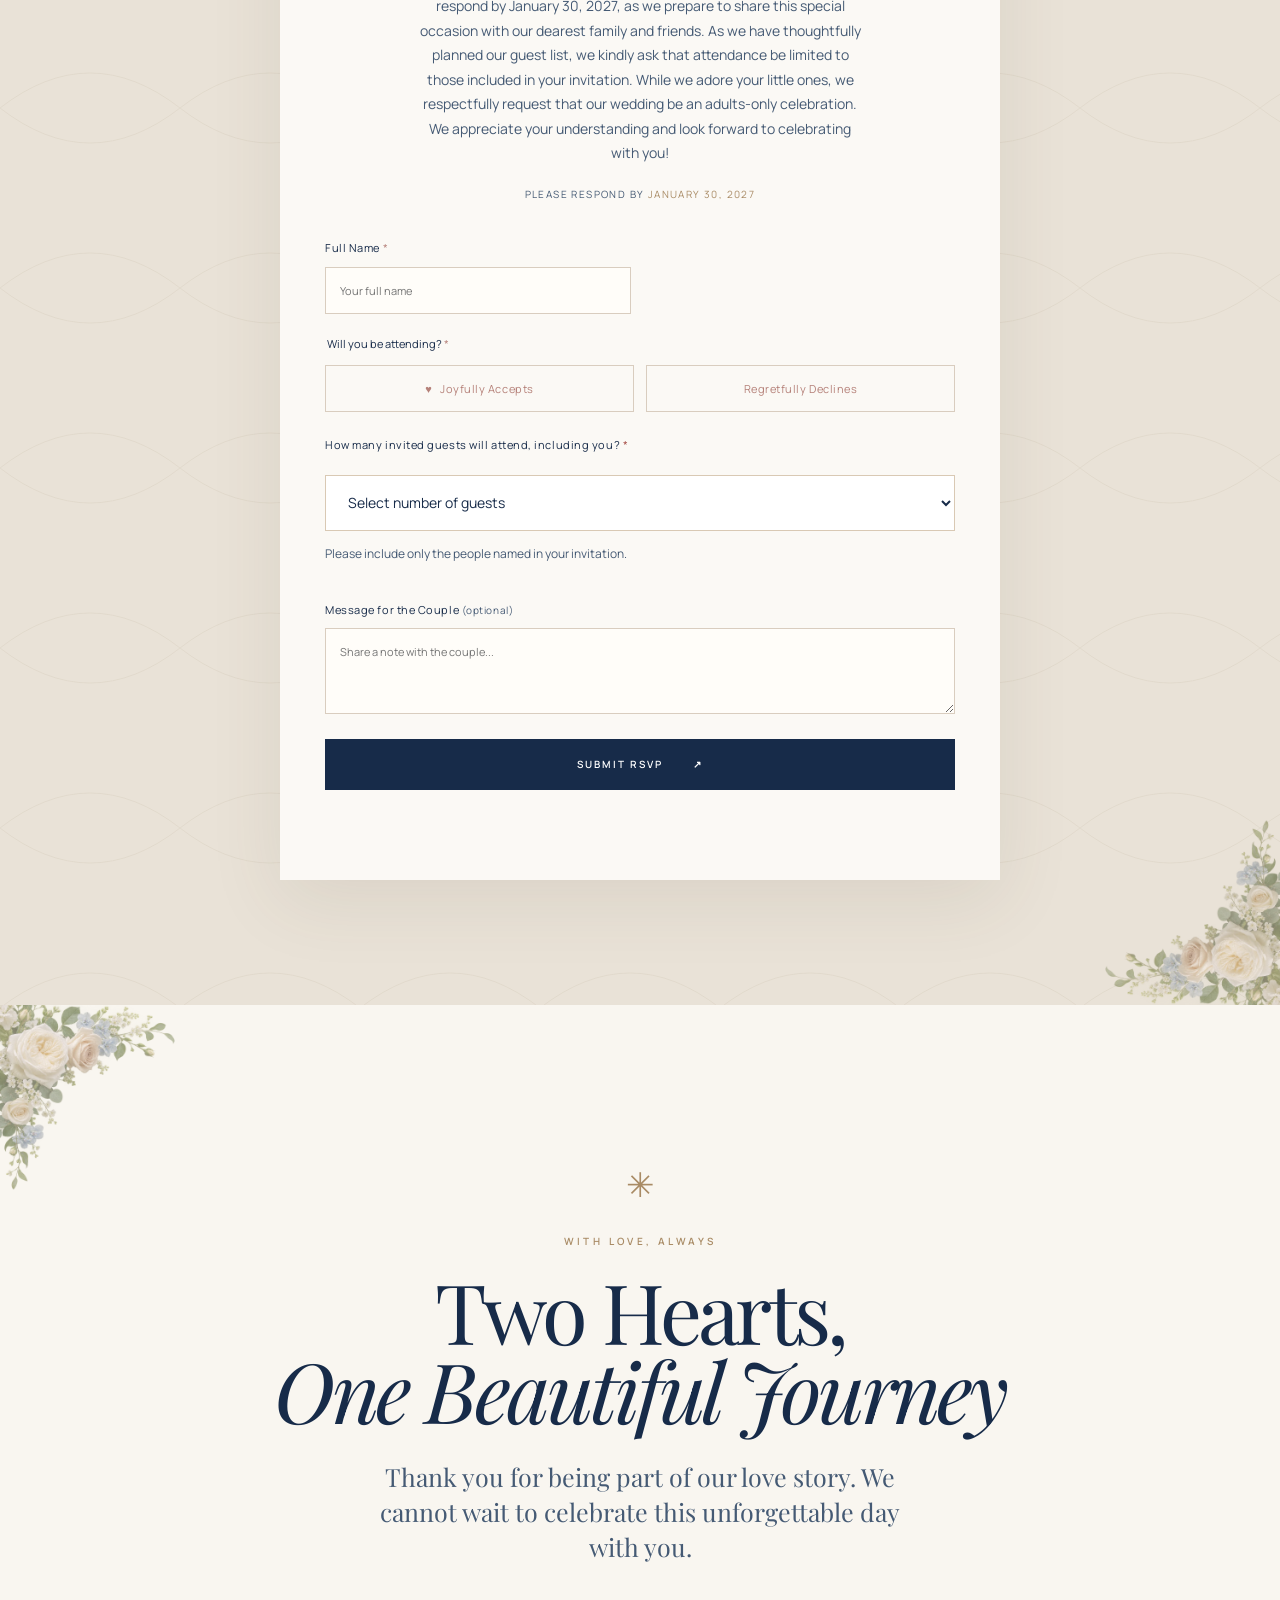
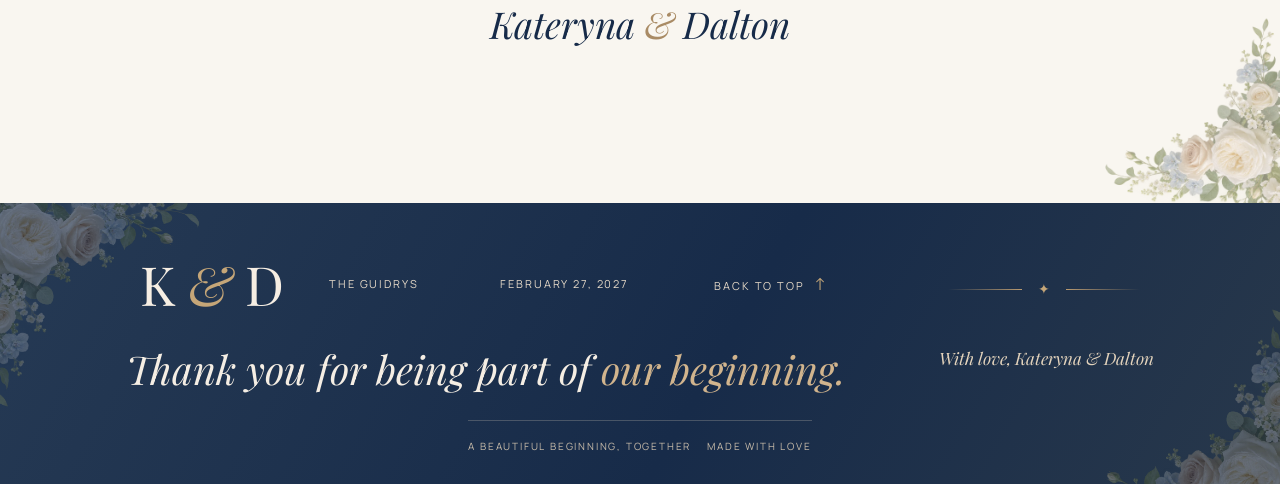
==== commit b9cc530e: "Auto-reveal wedding site after invitation card" ====
--- a/index.html
+++ b/index.html
@@ -536,8 +536,8 @@
 $('menuToggle').onclick=()=>{const isOpen=$('nav').classList.toggle('open');$('menuToggle').setAttribute('aria-expanded',String(isOpen));};document.querySelectorAll('#nav a').forEach(a=>a.onclick=()=>{$('nav').classList.remove('open');$('menuToggle').setAttribute('aria-expanded','false');});
 const observer=new IntersectionObserver(entries=>entries.forEach(e=>{if(e.isIntersecting){e.target.classList.add('visible');observer.unobserve(e.target);}}),{threshold:.12});document.querySelectorAll('.reveal').forEach(el=>observer.observe(el));const inviteMessage=document.querySelector('.invite-message');if(inviteMessage){const words=inviteMessage.textContent.trim().split(/\s+/);inviteMessage.replaceChildren(...words.map((word,i)=>{const span=document.createElement('span');span.className='word';span.textContent=word;span.style.transitionDelay=Math.min(i*45,900)+'ms';return span;}));}document.querySelectorAll('.countdown b').forEach(number=>new MutationObserver(()=>{number.classList.remove('tick');void number.offsetWidth;number.classList.add('tick');}).observe(number,{childList:true,characterData:true,subtree:true}));
 window.addEventListener('load',()=>{setTimeout(()=>$('preloader').classList.add('hidden'),450);});
-const overlay=$('inviteOverlay'),inviteCard=$('inviteCard'),paperInterior=$('paperInterior'),sealButton=$('openInvite'),continueButton=paperInterior.querySelector('.inside-continue');document.body.classList.add('locked');sealButton.onclick=()=>{if(inviteCard.classList.contains('opening'))return;sealButton.disabled=true;inviteCard.classList.add('opening');paperInterior.setAttribute('aria-hidden','false');setTimeout(()=>inviteCard.classList.add('opened','card-rising'),1050);setTimeout(()=>inviteCard.classList.add('card-ready'),2600);};
-continueButton.onclick=()=>{inviteCard.classList.add('card-leaving');document.body.classList.add('site-reveal');overlay.classList.add('closing');setTimeout(()=>{overlay.remove();document.body.classList.remove('locked');window.scrollTo({top:0,behavior:'instant'});},850);};
+const overlay=$('inviteOverlay'),inviteCard=$('inviteCard'),paperInterior=$('paperInterior'),sealButton=$('openInvite'),continueButton=paperInterior.querySelector('.inside-continue');document.body.classList.add('locked');let autoAdvanceTimer;sealButton.onclick=()=>{if(inviteCard.classList.contains('opening'))return;sealButton.disabled=true;inviteCard.classList.add('opening');paperInterior.setAttribute('aria-hidden','false');setTimeout(()=>inviteCard.classList.add('opened','card-rising'),1050);setTimeout(()=>inviteCard.classList.add('card-ready'),2600);autoAdvanceTimer=setTimeout(()=>{if(!overlay.classList.contains('closing'))continueButton.click();},6500);};
+continueButton.onclick=()=>{clearTimeout(autoAdvanceTimer);inviteCard.classList.add('card-leaving');document.body.classList.add('site-reveal');overlay.classList.add('closing');setTimeout(()=>{overlay.remove();document.body.classList.remove('locked');window.scrollTo({top:0,behavior:'instant'});},850);};
 const form=$('rsvpForm');
 const guestCount=$('guestCount'),guestNames=$('guestNames'),guestDetails=$('guestDetails');
 function renderGuestNameFields(){const count=Number(guestCount.value)||0;guestNames.replaceChildren();for(let i=1;i<count;i++){const label=document.createElement('label');label.textContent='Guest '+(i+1)+' full name ';const required=document.createElement('span');required.textContent='*';label.append(required);const input=document.createElement('input');input.name='guestNames[]';input.maxLength=120;input.required=true;input.placeholder='Full name of invited guest '+(i+1);input.autocomplete='off';label.append(input);guestNames.append(label);}}
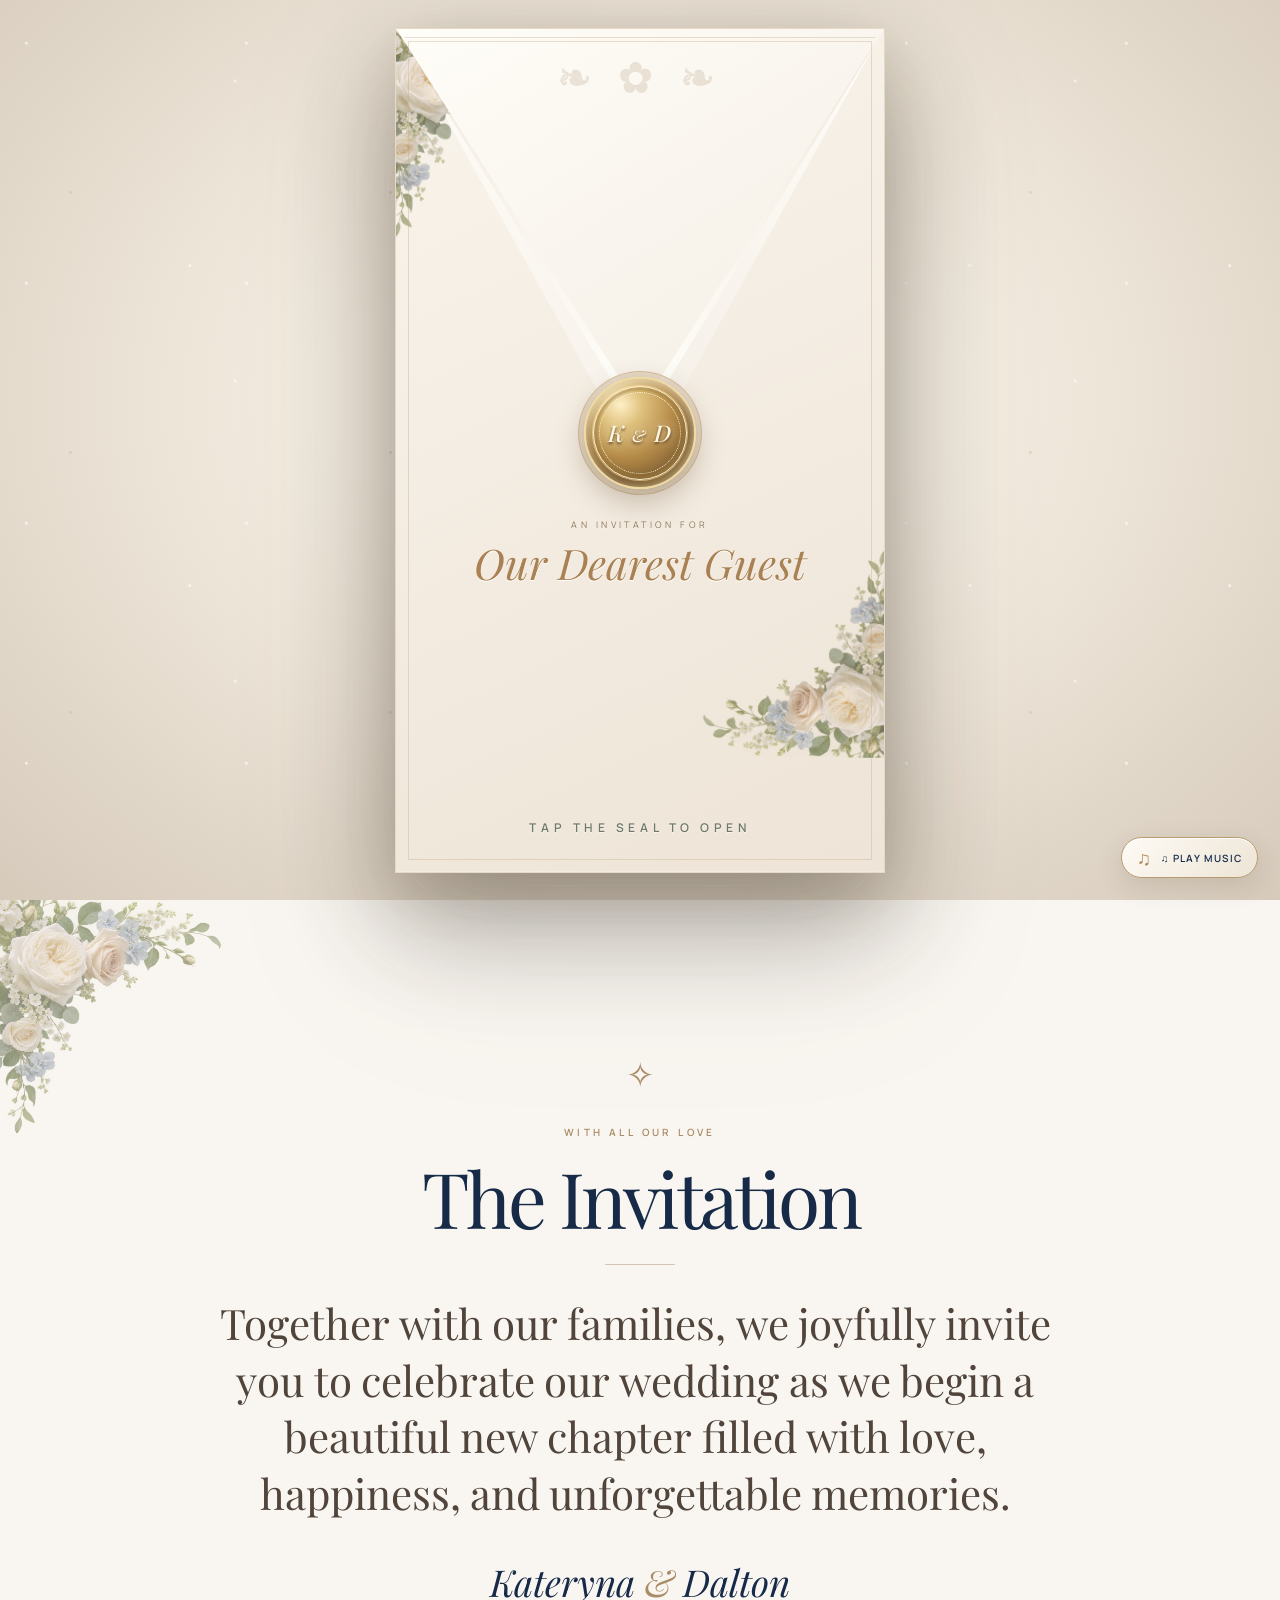
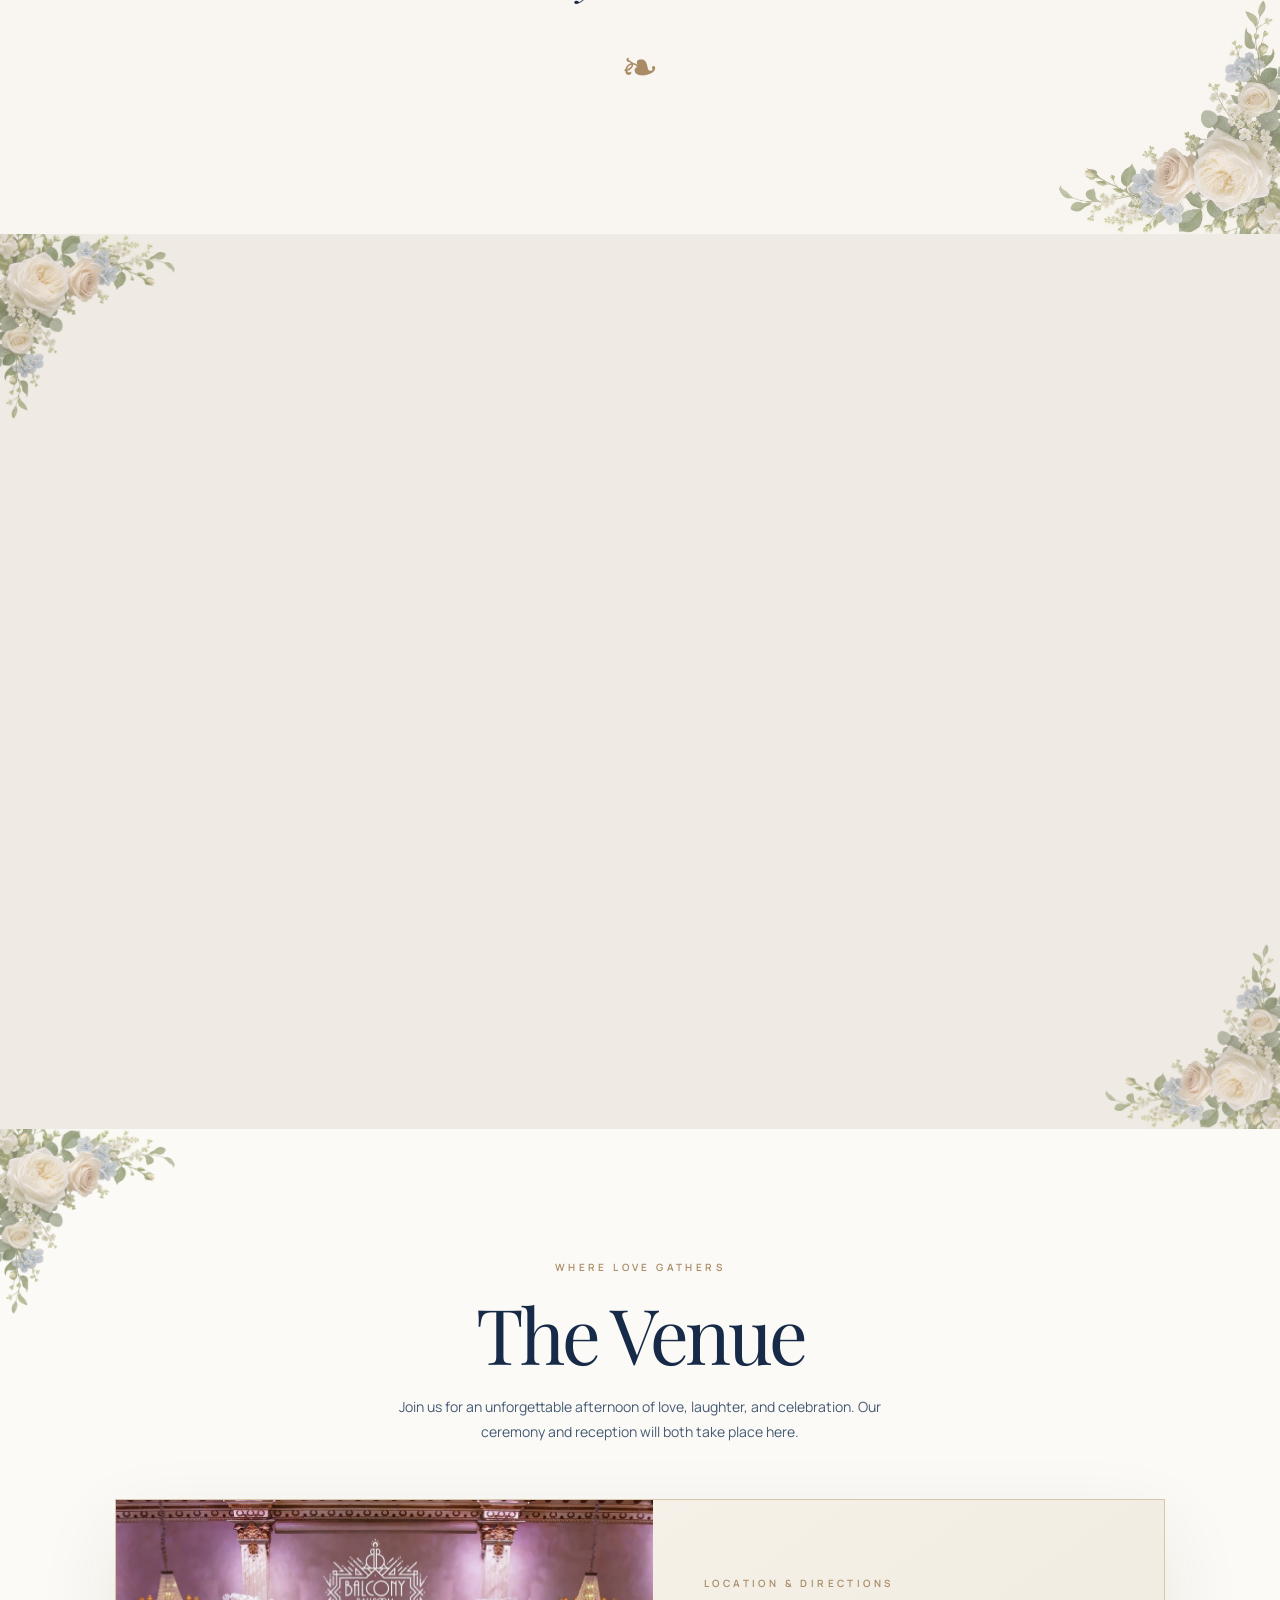
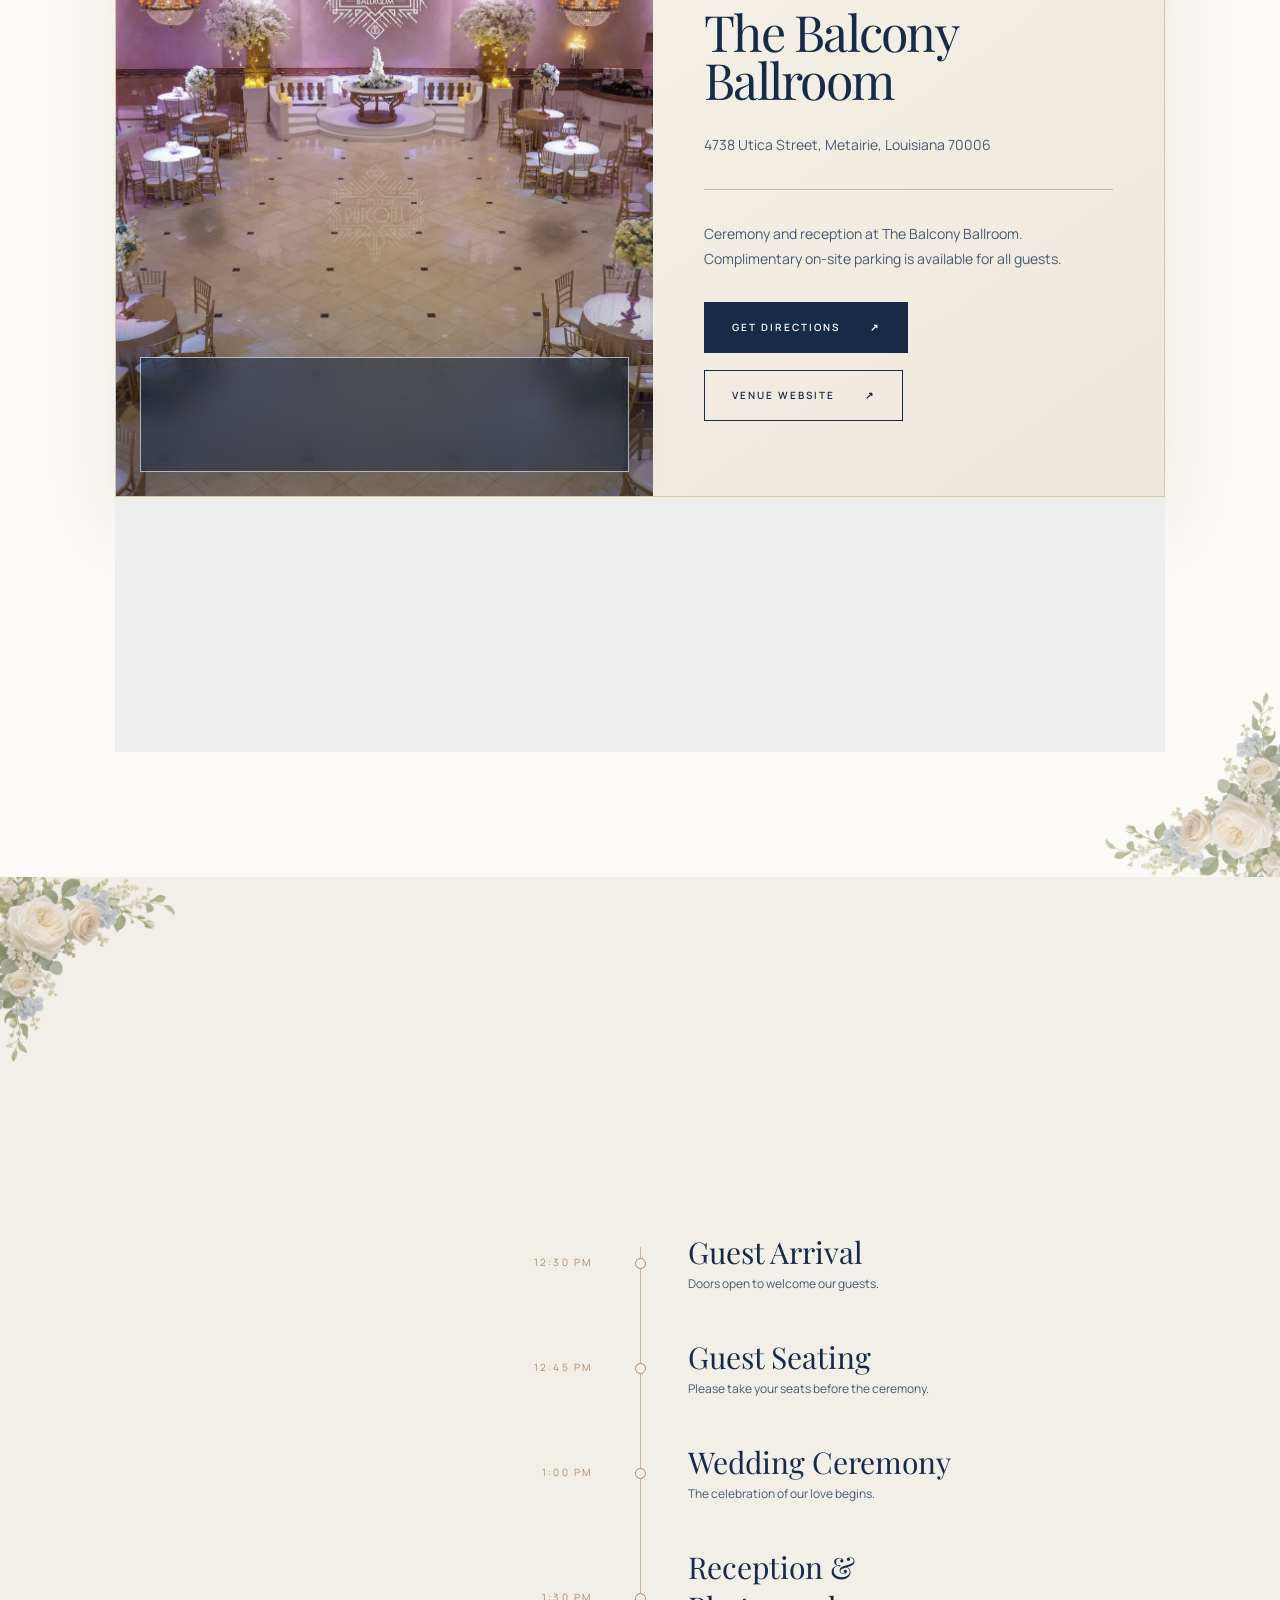
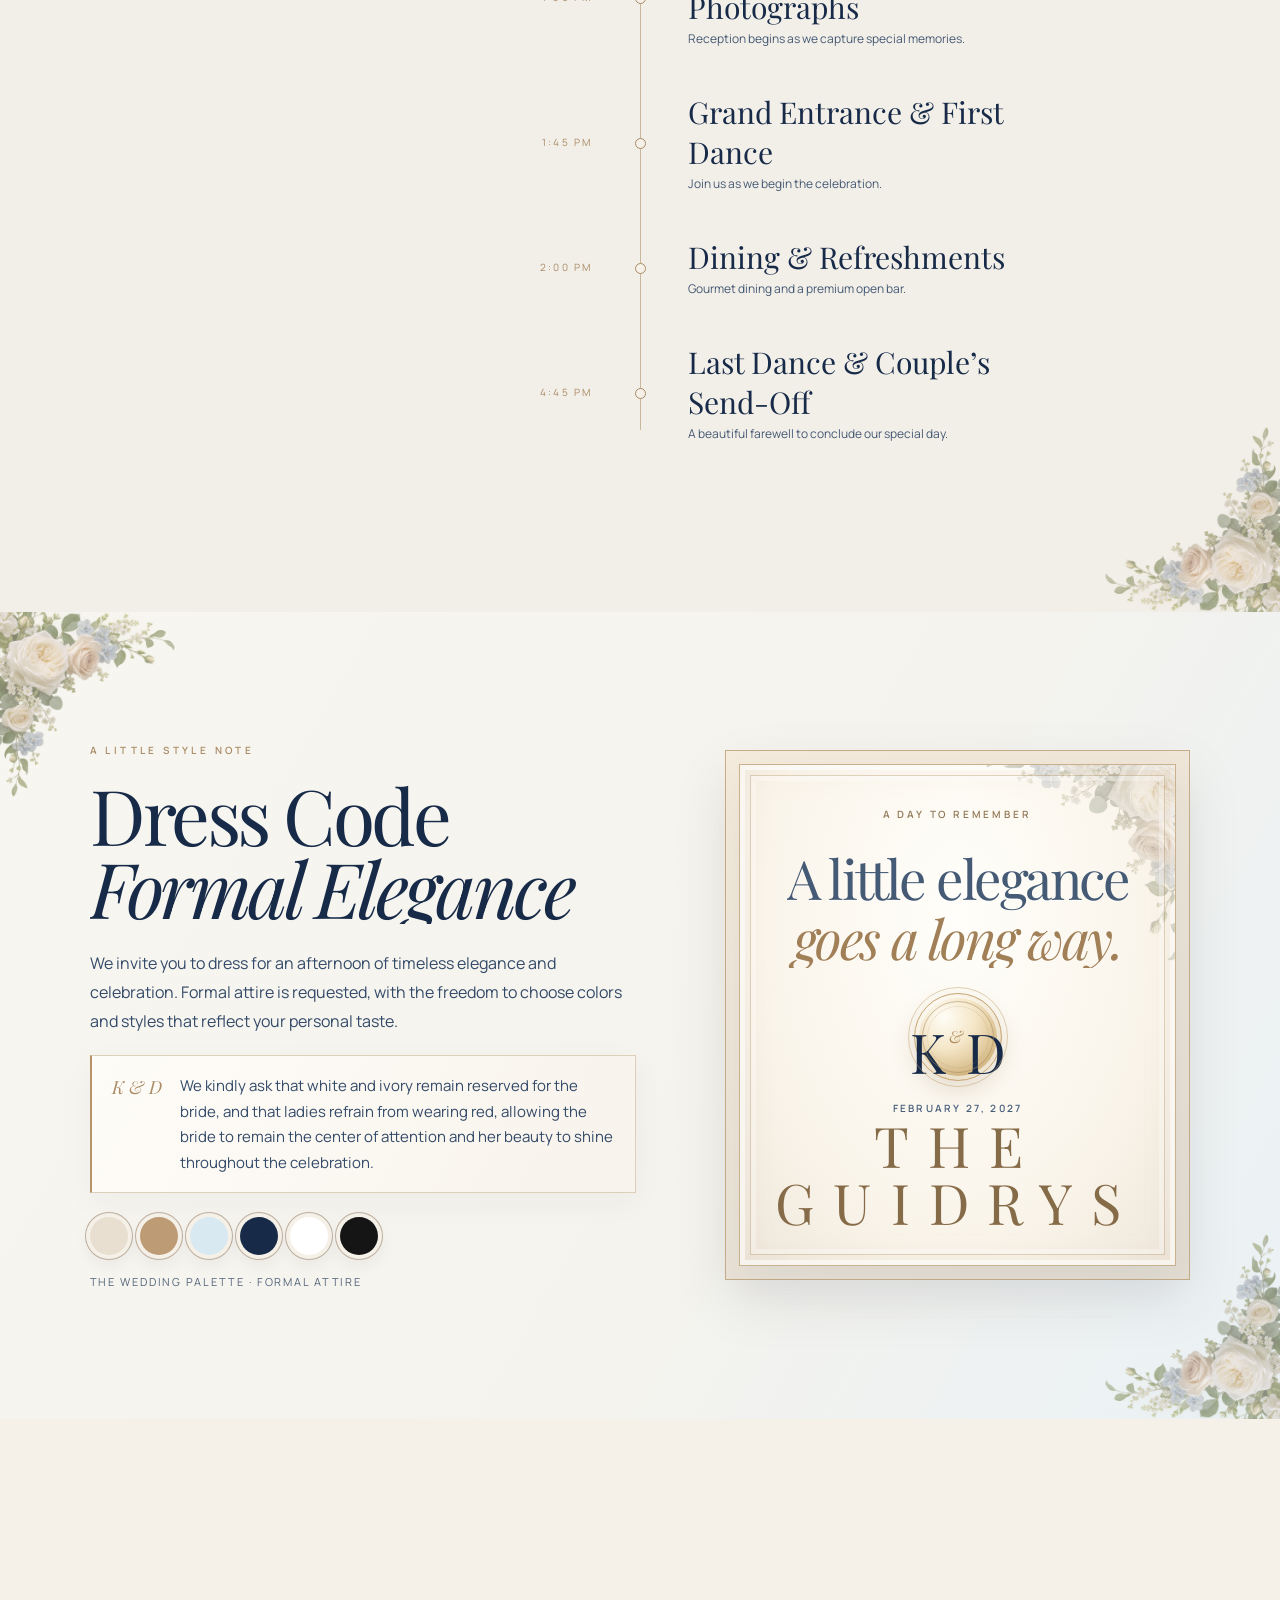
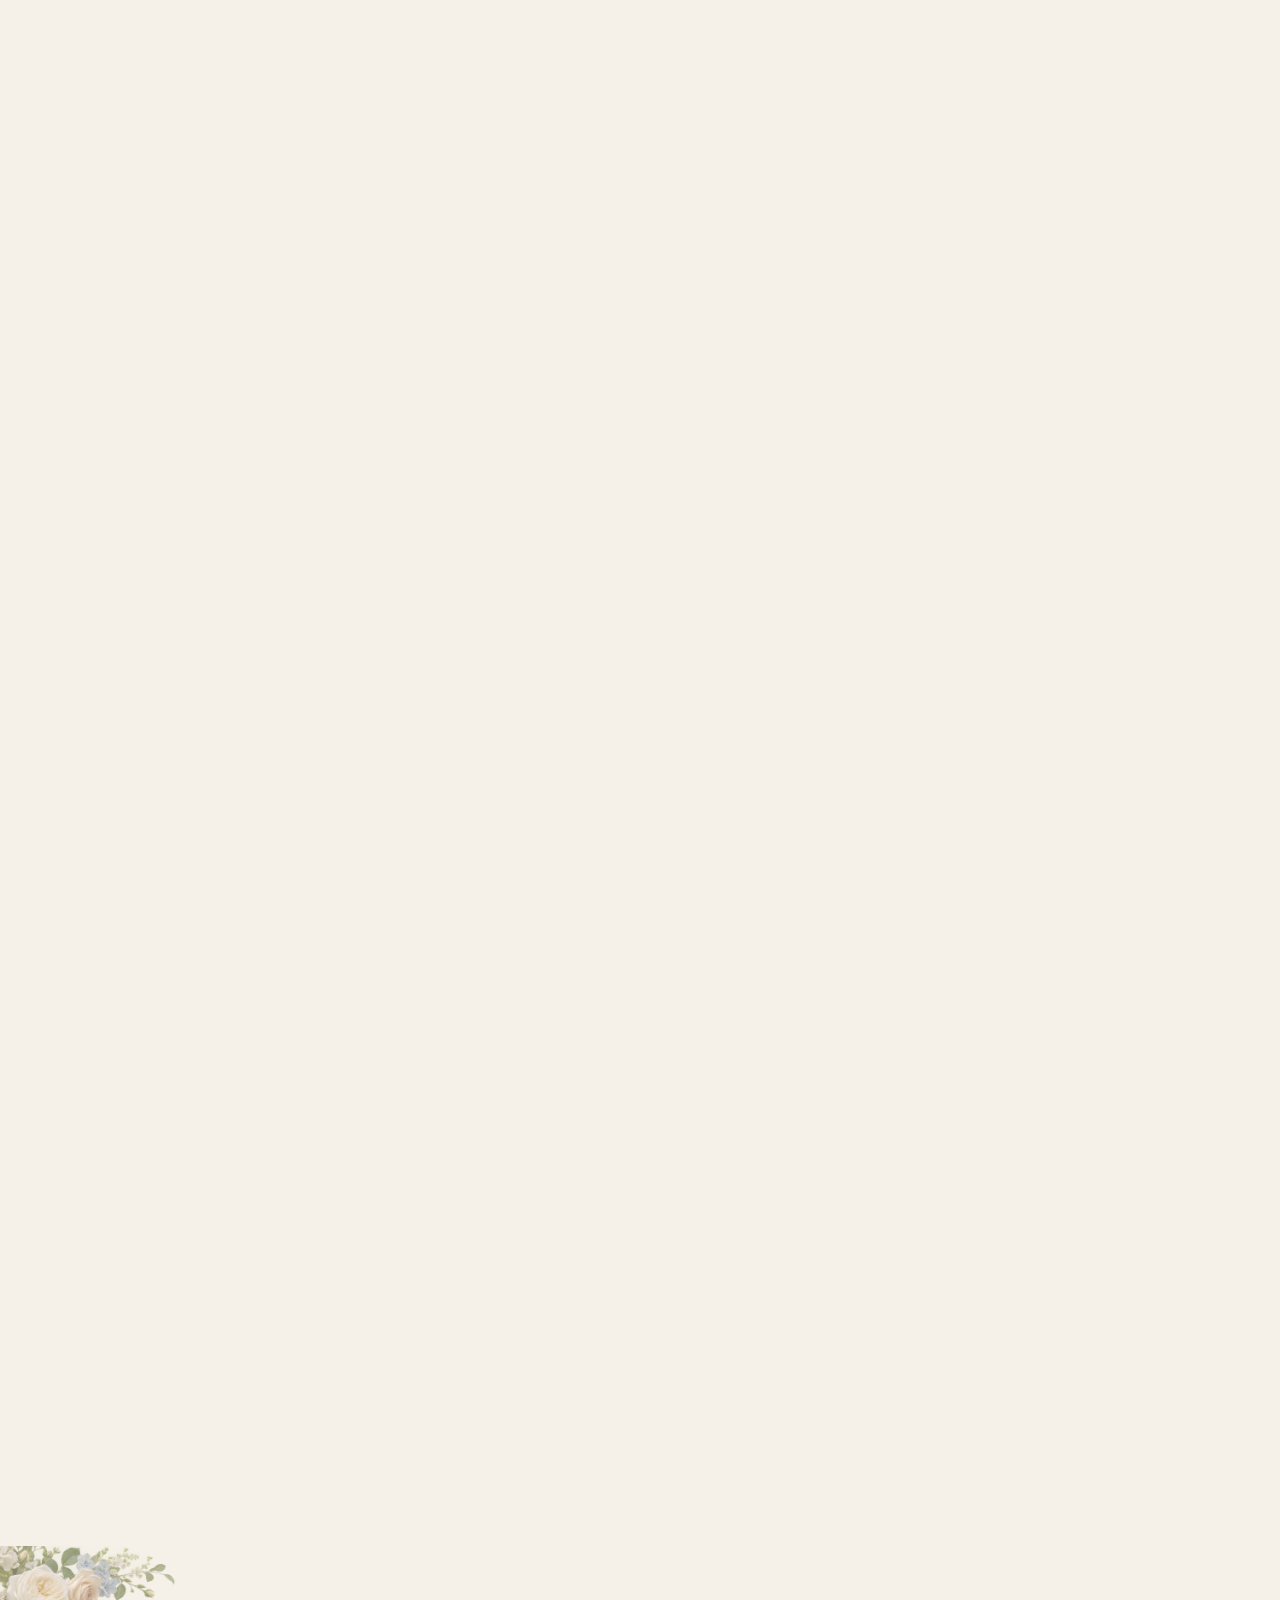
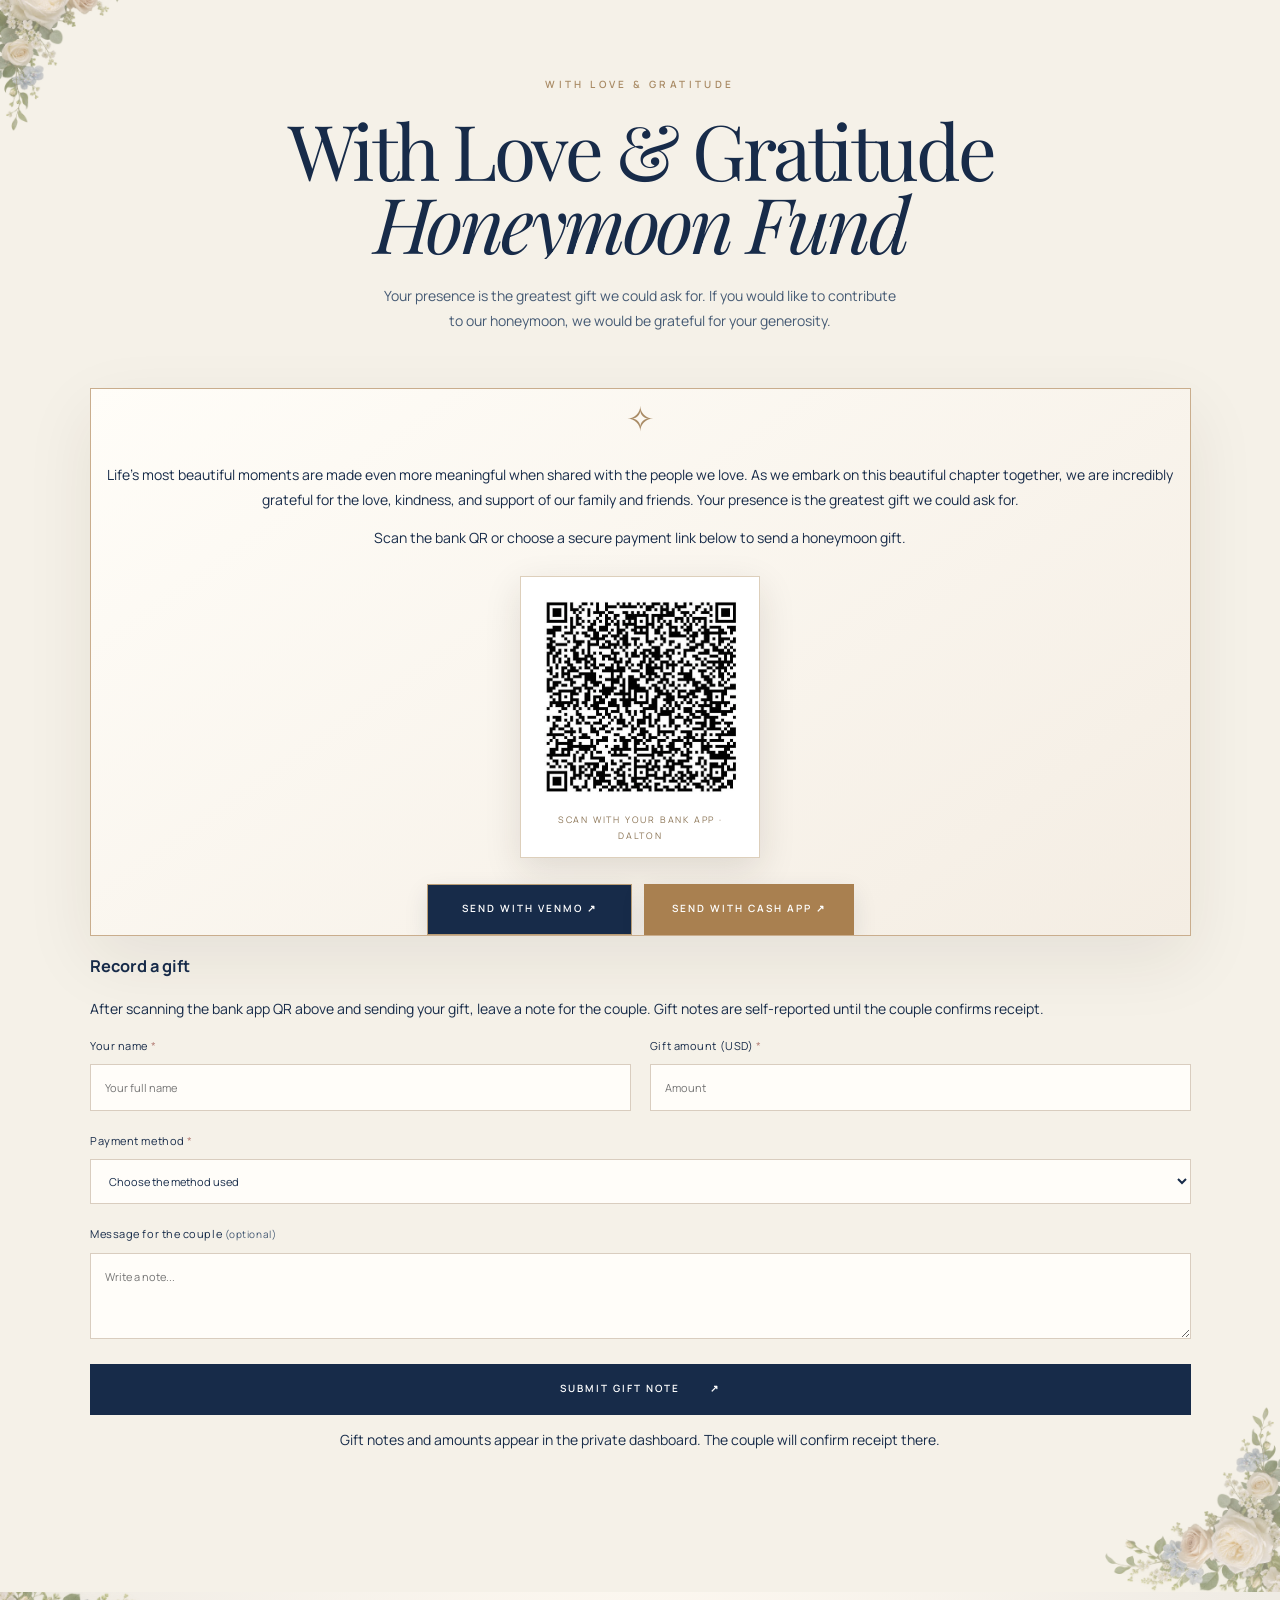
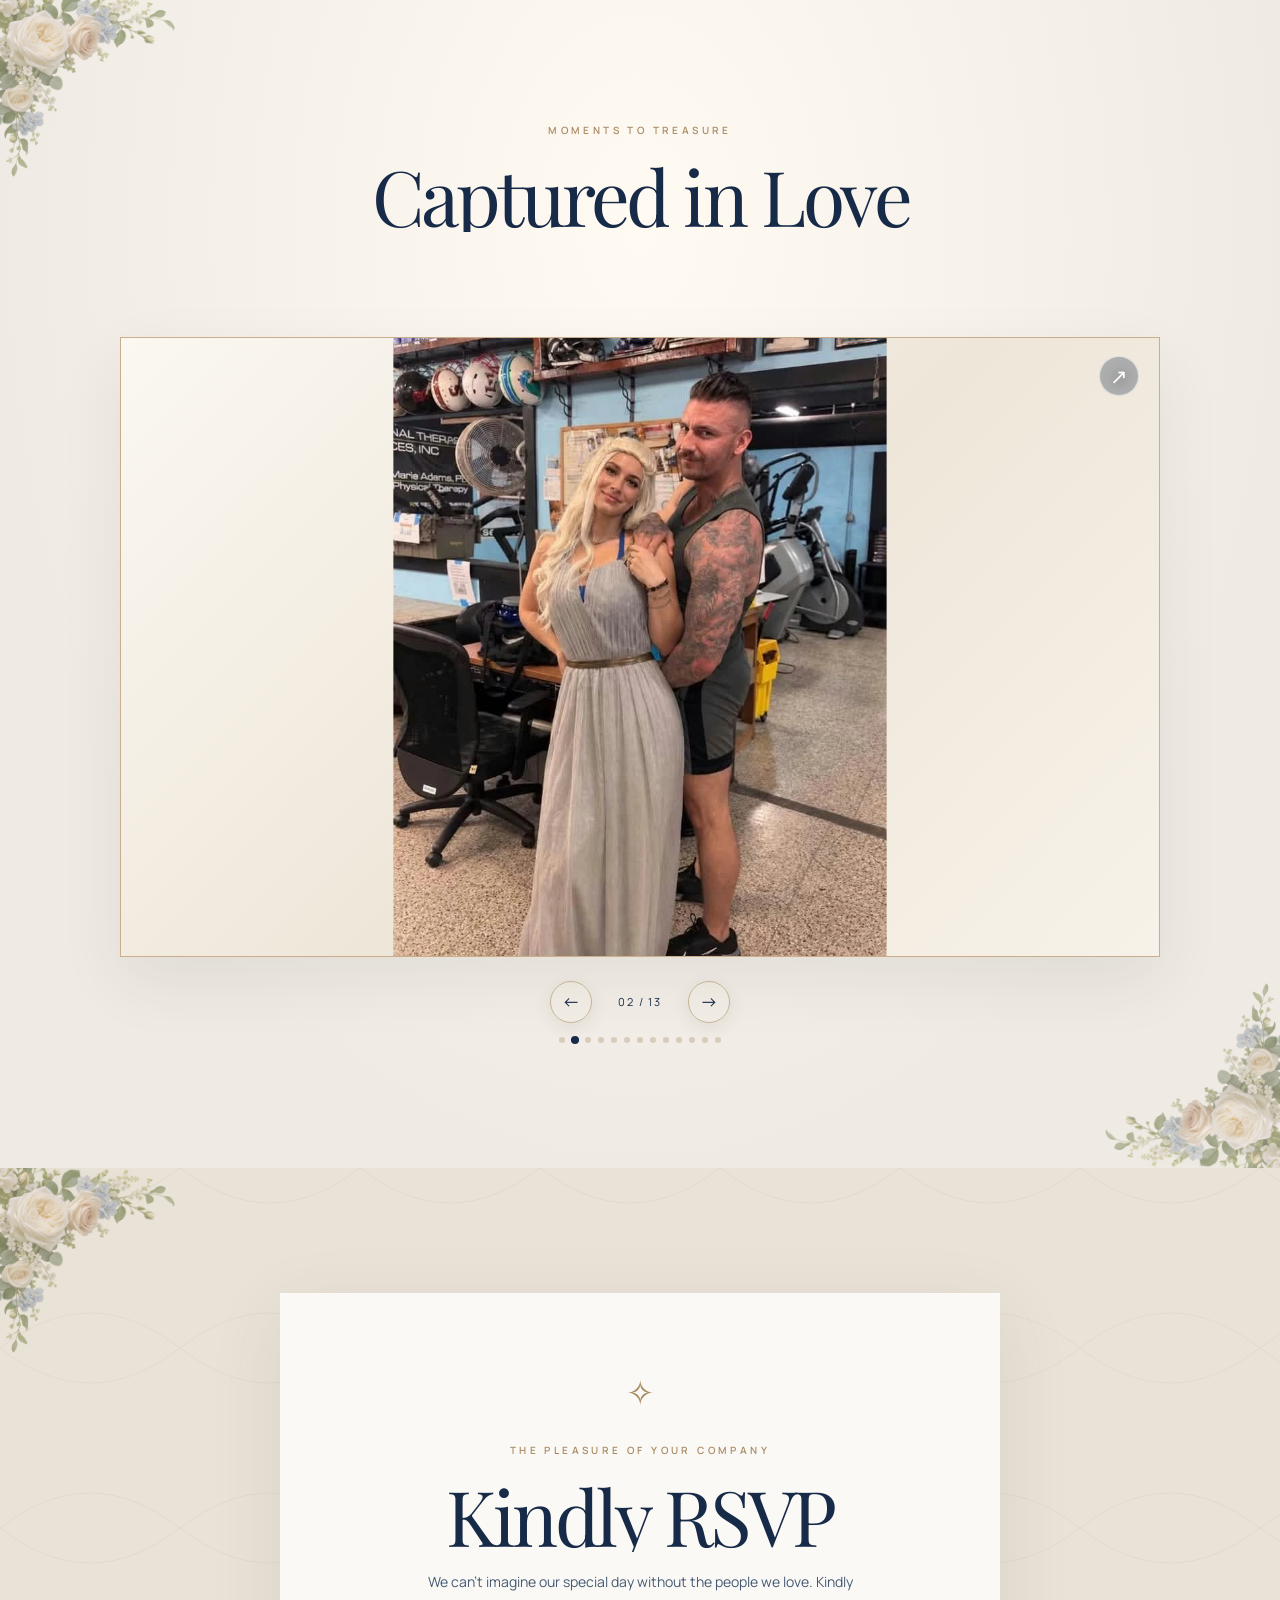
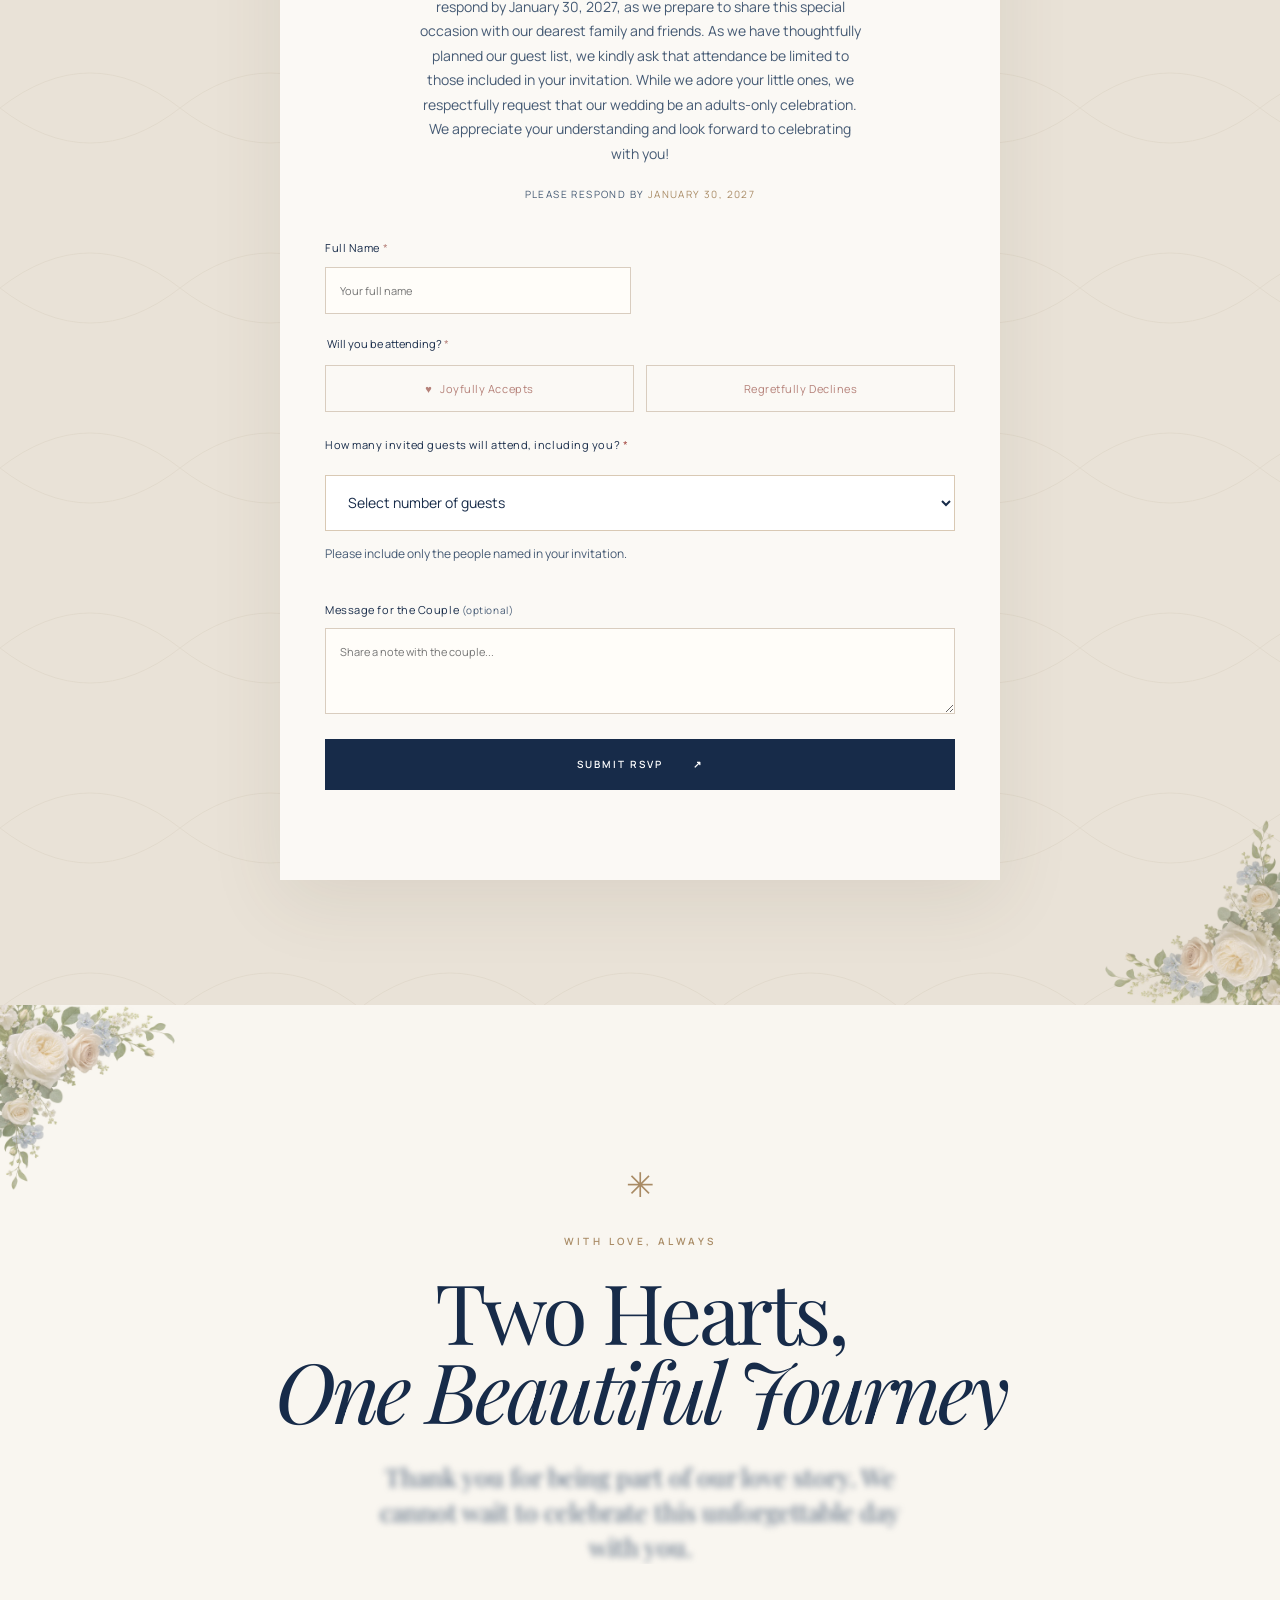
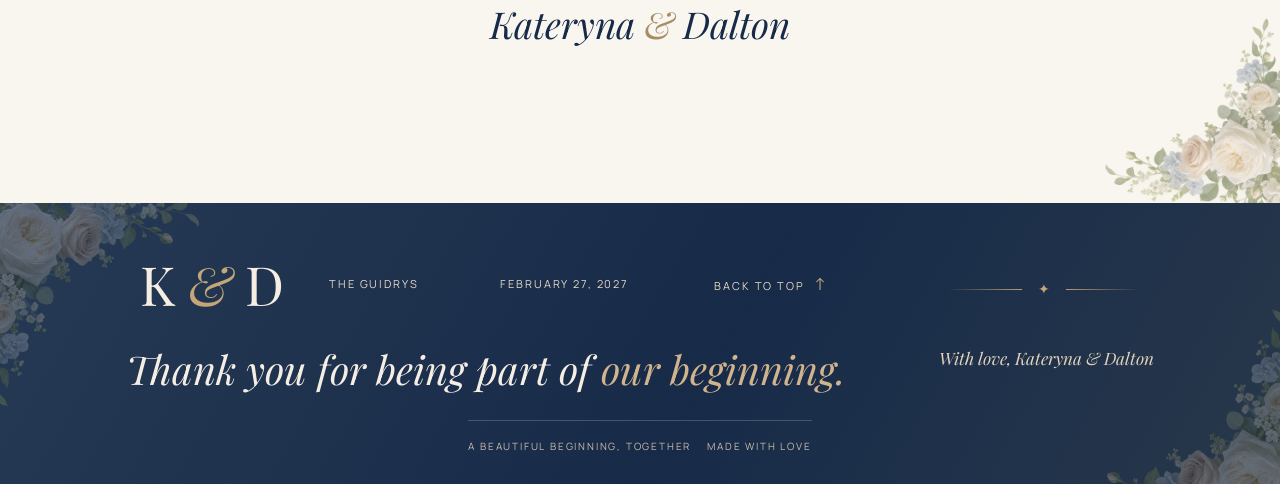
==== commit 006c91b0: "Add four-second luxury reveal and wedding music" ====
--- a/index.html
+++ b/index.html
@@ -396,7 +396,32 @@
 .seal-button:before{inset:8px}
 .seal-button:after{inset:15px}
 @media(max-width:600px){.seal-button{width:clamp(92px,24vw,108px)}.seal-button span{font-size:clamp(20px,5.5vw,24px)}.seal-button:before{inset:7px}.seal-button:after{inset:13px}}
-@media(max-width:380px){.seal-button{width:92px}.seal-button span{font-size:20px}}
+@media(max-width:380px){.seal-button{width:82px}.seal-button span{font-size:18px}}
+/* Quiet musical control, available throughout the invitation. */
+.music-toggle{position:fixed;right:22px;bottom:22px;z-index:160;display:inline-flex;align-items:center;gap:9px;padding:10px 15px;border:1px solid #b99a70;border-radius:999px;background:linear-gradient(135deg,#fffdf8f2,#eee5d6f2);color:#172b49;box-shadow:0 8px 26px #40321d22,inset 0 1px #fff;font:600 10px/1 var(--sans);letter-spacing:.12em;text-transform:uppercase;backdrop-filter:blur(12px);transition:transform .3s,box-shadow .3s,background .3s}
+.music-toggle:before{content:'♫';font:19px/1 var(--serif);color:#ad8754}
+.music-toggle:hover{transform:translateY(-2px);box-shadow:0 12px 30px #40321d33,inset 0 1px #fff}
+.music-toggle[aria-pressed="true"]{background:linear-gradient(135deg,#f4e7c8,#dcc18e);box-shadow:0 0 0 3px #fff8,0 8px 26px #84663b44}
+@media(max-width:600px){.music-toggle{right:14px;bottom:calc(14px + env(safe-area-inset-bottom));padding:9px 12px;font-size:9px}}
+/* Smaller foil seal and refined invitation reveal. */
+.seal-button{width:clamp(96px,11vw,112px);border-width:2px;box-shadow:0 12px 30px #604a2b55,inset 0 2px 9px #fff9,inset 0 -7px 15px #59411f70,0 0 0 5px #fff6,0 0 0 6px #bd9b6b99}
+.seal-button span{font-size:clamp(19px,1.9vw,23px);letter-spacing:.06em}
+.seal-button:before{inset:7px;box-shadow:inset 0 0 0 3px #9b783d55,0 0 0 1px #f7e5bb88}
+.seal-button:after{inset:13px}
+.pre-monogram{font-size:38px}
+.invitation-overlay.closing{animation:physicalPageOpen 1.15s cubic-bezier(.18,.72,.18,1) forwards;pointer-events:none}
+.lake-como-invite.card-leaving{transform:translateY(-5%) scale(.82) rotateX(9deg);filter:blur(1px);transition:transform 1.05s cubic-bezier(.2,.72,.18,1),filter 1s}
+.lake-como-invite.card-leaving .paper-interior{transform:translateY(-18%) scale(.92) rotateX(-8deg);filter:blur(3px)}
+@keyframes physicalPageOpen{0%{opacity:1;clip-path:inset(0 0 0 0);filter:blur(0);transform:scale(1)}55%{opacity:.88;clip-path:inset(0 8% 0 8%);filter:blur(1px);transform:scale(.985)}100%{opacity:0;clip-path:inset(0 50% 0 50%);filter:blur(5px);transform:scale(.94)}}
+/* Distinct, softly staggered reveals for headings and copy across every section. */
+.luxury-copy{opacity:0;transition:opacity .85s cubic-bezier(.2,.7,.2,1),transform .9s cubic-bezier(.2,.7,.2,1),filter .9s,clip-path .9s;transition-delay:var(--copy-delay,0ms);will-change:opacity,transform,filter}
+.luxury-copy[data-copy-motion="0"]{transform:translateY(22px);filter:blur(4px)}
+.luxury-copy[data-copy-motion="1"]{transform:translateX(-22px);filter:blur(3px);clip-path:inset(0 0 12% 0)}
+.luxury-copy[data-copy-motion="2"]{transform:translateY(16px) scale(.975);filter:blur(5px)}
+.luxury-copy[data-copy-motion="3"]{transform:translateX(20px);filter:blur(3px);clip-path:inset(0 0 0 10%)}
+.luxury-copy.copy-visible{opacity:1;transform:none;filter:none;clip-path:inset(0 0 0 0)}
+@media(max-width:600px){.seal-button{width:clamp(82px,22vw,96px)}.seal-button span{font-size:clamp(18px,5vw,21px)}}
+@media(prefers-reduced-motion:reduce){.invitation-overlay.closing{animation:none;opacity:0;transition:none}.luxury-copy{opacity:1;transform:none;filter:none;clip-path:none;transition:none}}
 </style></head><body>
 <div id="preloader" class="preloader"><span class="pre-monogram">K <em>&</em> D</span><span class="pre-caption">A LOVE STORY</span></div>
 <div id="inviteOverlay" class="invitation-overlay" role="dialog" aria-modal="true" aria-label="Wedding invitation">
@@ -450,7 +475,7 @@
   eventTimezone: 'America/Chicago',
   giftCurrency: 'USD',
   giftMethods: { venmo: 'https://account.venmo.com/u/ktrushyna', cashapp: 'https://cash.app/$guidrygold', zelle: '' },
-  musicUrl: '',
+  musicUrl: 'https://cdn.pixabay.com/download/audio/2026/11/05/audio_a8c61e1d8d.mp3?filename=atlasaudio-wedding-piano-632767.mp3',
   storyVisible: true,
   scheduleVisible: true,
   menuVisible: true,
@@ -534,10 +559,12 @@
 $('calendarBtn').onclick=()=>{if(!validDate)return;const end=new Date('2027-02-27T16:45:00-06:00');const format=d=>d.toISOString().replace(/[-:]/g,'').replace(/\.\d{3}/,'');const esc=s=>String(s).replace(/[\\;,]/g,m=>'\\'+m).replace(/\n/g,'\\n');const ics=['BEGIN:VCALENDAR','VERSION:2.0','PRODID:-//Wedding Invitation//EN','BEGIN:VEVENT','UID:'+Date.now()+'@wedding.local','DTSTAMP:'+format(new Date()),'DTSTART:'+format(weddingDate),'DTEND:'+format(end),'SUMMARY:'+esc('Kateryna & '+partner+' Wedding'),'LOCATION:'+esc(cfg.address),'DESCRIPTION:'+esc('Join us for our special day!'),'END:VEVENT','END:VCALENDAR'].join('\r\n');const url=URL.createObjectURL(new Blob([ics],{type:'text/calendar'}));const a=document.createElement('a');a.href=url;a.download='kateryna-wedding.ics';a.click();setTimeout(()=>URL.revokeObjectURL(url),2000);};
 const header=$('header');window.addEventListener('scroll',()=>{header.classList.toggle('scrolled',scrollY>80);document.body.classList.toggle('past-hero',scrollY>document.querySelector('.hero').offsetHeight-130);},{passive:true});
 $('menuToggle').onclick=()=>{const isOpen=$('nav').classList.toggle('open');$('menuToggle').setAttribute('aria-expanded',String(isOpen));};document.querySelectorAll('#nav a').forEach(a=>a.onclick=()=>{$('nav').classList.remove('open');$('menuToggle').setAttribute('aria-expanded','false');});
-const observer=new IntersectionObserver(entries=>entries.forEach(e=>{if(e.isIntersecting){e.target.classList.add('visible');observer.unobserve(e.target);}}),{threshold:.12});document.querySelectorAll('.reveal').forEach(el=>observer.observe(el));const inviteMessage=document.querySelector('.invite-message');if(inviteMessage){const words=inviteMessage.textContent.trim().split(/\s+/);inviteMessage.replaceChildren(...words.map((word,i)=>{const span=document.createElement('span');span.className='word';span.textContent=word;span.style.transitionDelay=Math.min(i*45,900)+'ms';return span;}));}document.querySelectorAll('.countdown b').forEach(number=>new MutationObserver(()=>{number.classList.remove('tick');void number.offsetWidth;number.classList.add('tick');}).observe(number,{childList:true,characterData:true,subtree:true}));
+const observer=new IntersectionObserver(entries=>entries.forEach(e=>{if(e.isIntersecting){e.target.classList.add('visible');observer.unobserve(e.target);}}),{threshold:.12});document.querySelectorAll('.reveal').forEach(el=>observer.observe(el));
+const copyObserver=new IntersectionObserver(entries=>entries.forEach(entry=>{if(entry.isIntersecting){entry.target.classList.add('copy-visible');copyObserver.unobserve(entry.target);}}),{threshold:.14});
+document.querySelectorAll('main section:not(.hero) h2,main section:not(.hero) h3,main section:not(.hero) h4,main section:not(.hero) p,main section:not(.hero) blockquote,main section:not(.hero) .eyebrow').forEach((el,index)=>{el.classList.add('luxury-copy');el.dataset.copyMotion=String(index%4);el.style.setProperty('--copy-delay',String((index%4)*70)+'ms');copyObserver.observe(el);});const inviteMessage=document.querySelector('.invite-message');if(inviteMessage){const words=inviteMessage.textContent.trim().split(/\s+/);inviteMessage.replaceChildren(...words.map((word,i)=>{const span=document.createElement('span');span.className='word';span.textContent=word;span.style.transitionDelay=Math.min(i*45,900)+'ms';return span;}));}document.querySelectorAll('.countdown b').forEach(number=>new MutationObserver(()=>{number.classList.remove('tick');void number.offsetWidth;number.classList.add('tick');}).observe(number,{childList:true,characterData:true,subtree:true}));
 window.addEventListener('load',()=>{setTimeout(()=>$('preloader').classList.add('hidden'),450);});
-const overlay=$('inviteOverlay'),inviteCard=$('inviteCard'),paperInterior=$('paperInterior'),sealButton=$('openInvite'),continueButton=paperInterior.querySelector('.inside-continue');document.body.classList.add('locked');let autoAdvanceTimer;sealButton.onclick=()=>{if(inviteCard.classList.contains('opening'))return;sealButton.disabled=true;inviteCard.classList.add('opening');paperInterior.setAttribute('aria-hidden','false');setTimeout(()=>inviteCard.classList.add('opened','card-rising'),1050);setTimeout(()=>inviteCard.classList.add('card-ready'),2600);autoAdvanceTimer=setTimeout(()=>{if(!overlay.classList.contains('closing'))continueButton.click();},6500);};
-continueButton.onclick=()=>{clearTimeout(autoAdvanceTimer);inviteCard.classList.add('card-leaving');document.body.classList.add('site-reveal');overlay.classList.add('closing');setTimeout(()=>{overlay.remove();document.body.classList.remove('locked');window.scrollTo({top:0,behavior:'instant'});},850);};
+const overlay=$('inviteOverlay'),inviteCard=$('inviteCard'),paperInterior=$('paperInterior'),sealButton=$('openInvite'),continueButton=paperInterior.querySelector('.inside-continue');document.body.classList.add('locked');let autoAdvanceTimer;sealButton.onclick=()=>{if(inviteCard.classList.contains('opening'))return;sealButton.disabled=true;inviteCard.classList.add('opening');paperInterior.setAttribute('aria-hidden','false');if(music&&cfg.musicUrl&&music.paused){music.play().then(()=>{musicToggle.textContent='♫ Pause music';musicToggle.setAttribute('aria-pressed','true');}).catch(()=>{musicToggle.textContent='♫ Tap to play music';});}setTimeout(()=>inviteCard.classList.add('opened','card-rising'),1050);setTimeout(()=>inviteCard.classList.add('card-ready'),2600);autoAdvanceTimer=setTimeout(()=>{if(!overlay.classList.contains('closing'))continueButton.click();},4000);};
+continueButton.onclick=()=>{clearTimeout(autoAdvanceTimer);inviteCard.classList.add('card-leaving');document.body.classList.add('site-reveal');overlay.classList.add('closing');setTimeout(()=>{overlay.remove();document.body.classList.remove('locked');window.scrollTo({top:0,behavior:'instant'});},1150);};
 const form=$('rsvpForm');
 const guestCount=$('guestCount'),guestNames=$('guestNames'),guestDetails=$('guestDetails');
 function renderGuestNameFields(){const count=Number(guestCount.value)||0;guestNames.replaceChildren();for(let i=1;i<count;i++){const label=document.createElement('label');label.textContent='Guest '+(i+1)+' full name ';const required=document.createElement('span');required.textContent='*';label.append(required);const input=document.createElement('input');input.name='guestNames[]';input.maxLength=120;input.required=true;input.placeholder='Full name of invited guest '+(i+1);input.autocomplete='off';label.append(input);guestNames.append(label);}}
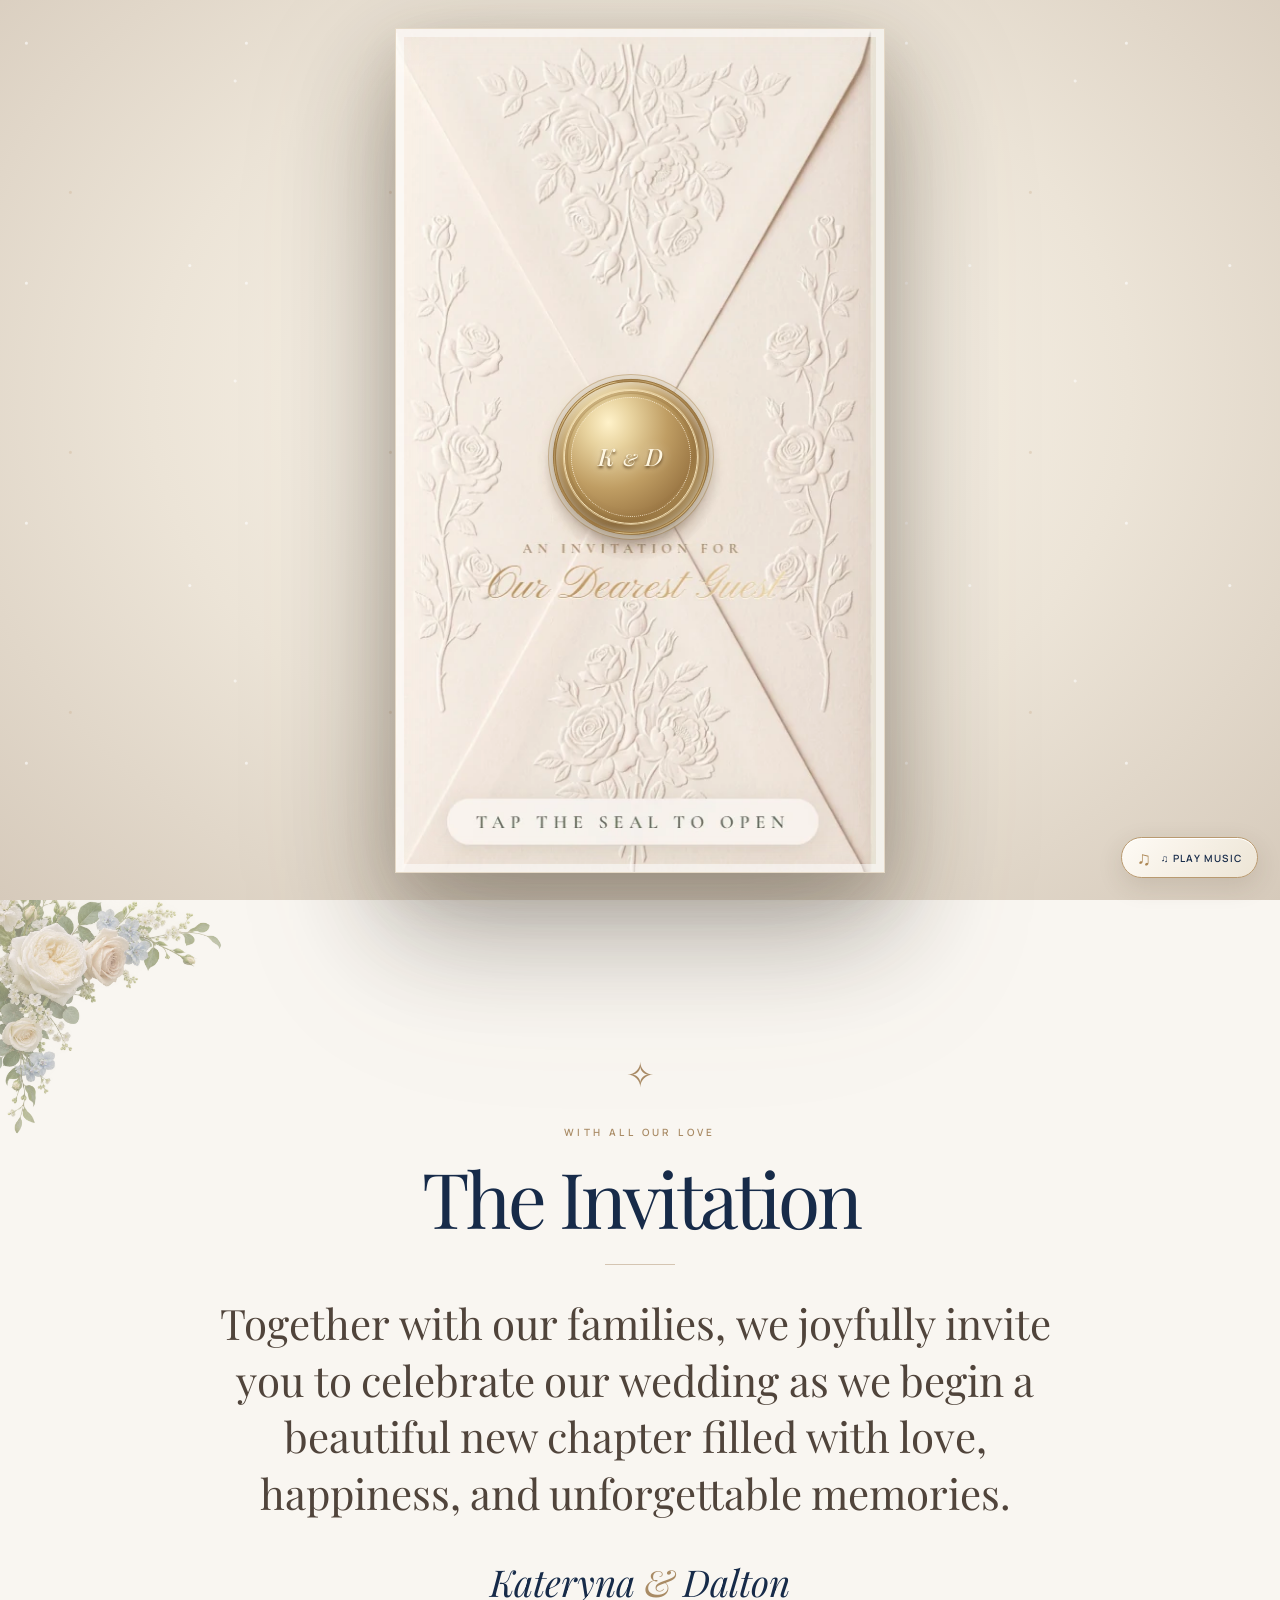
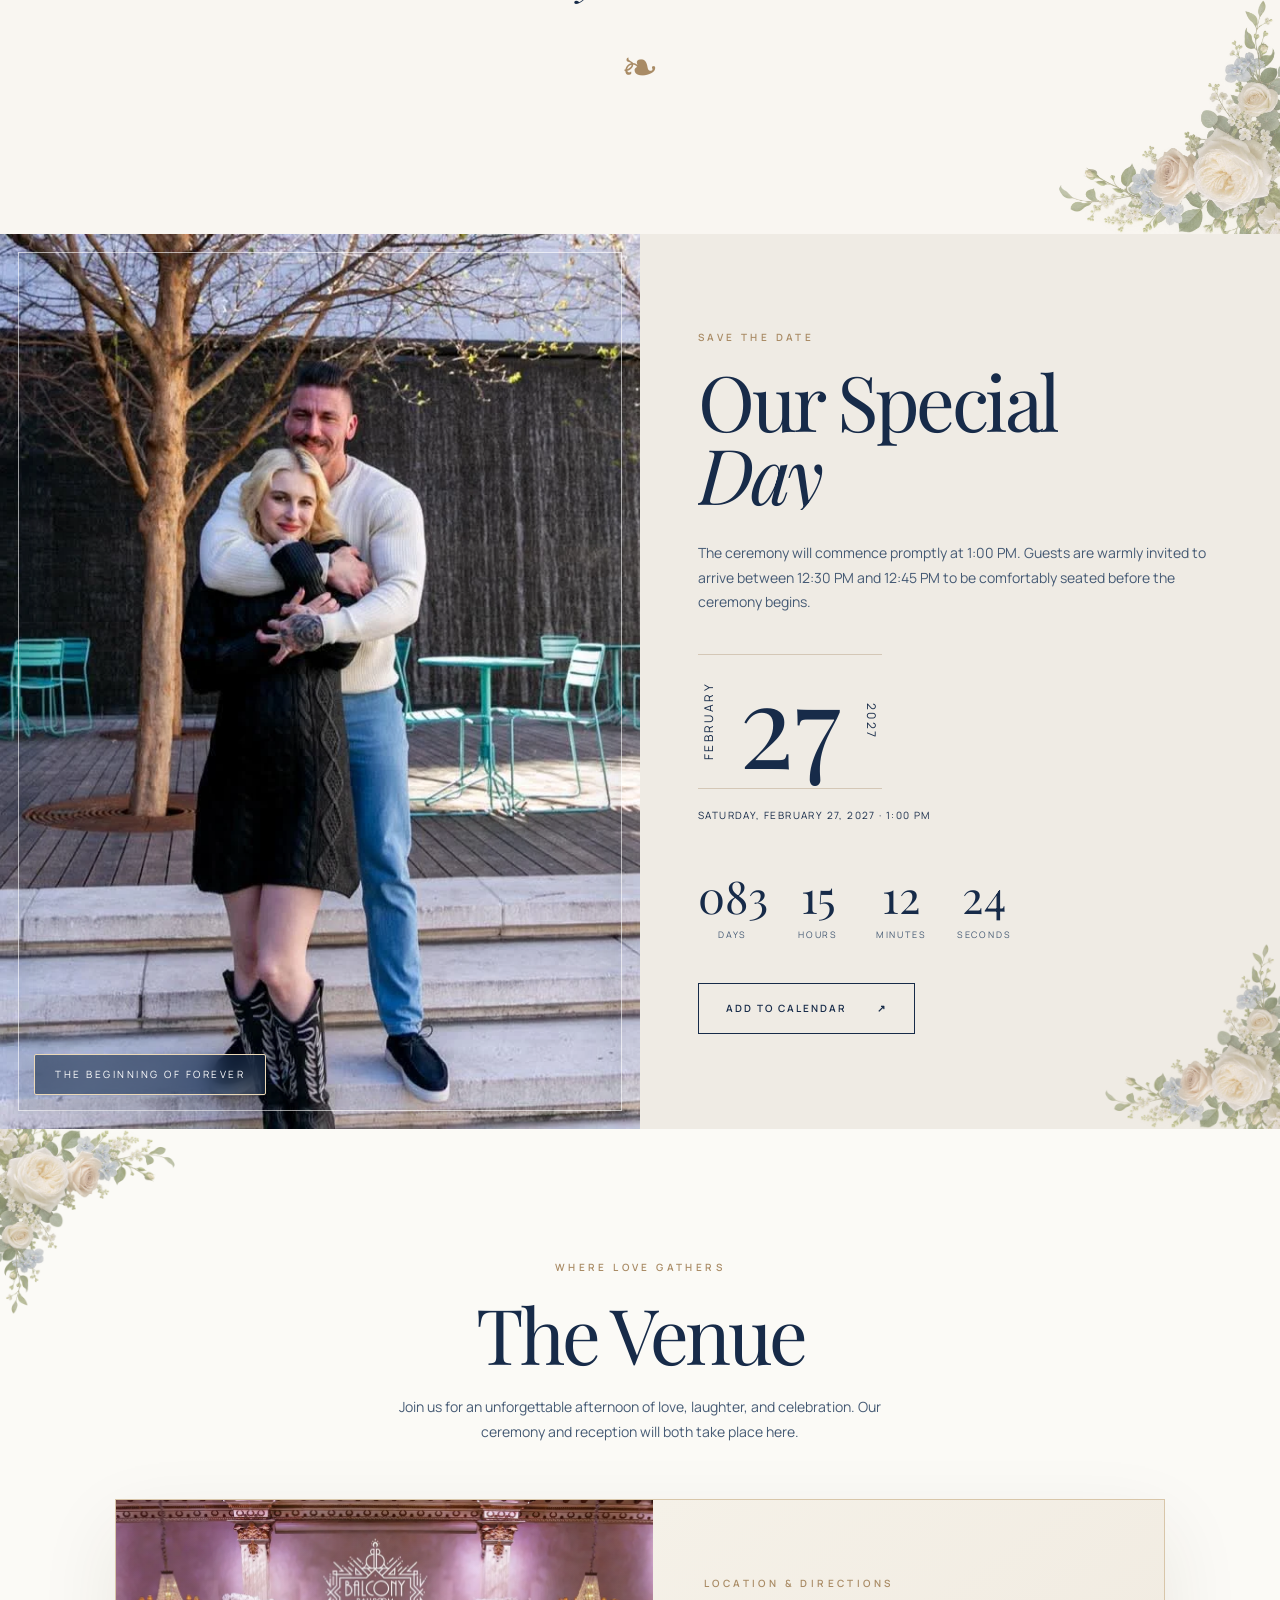
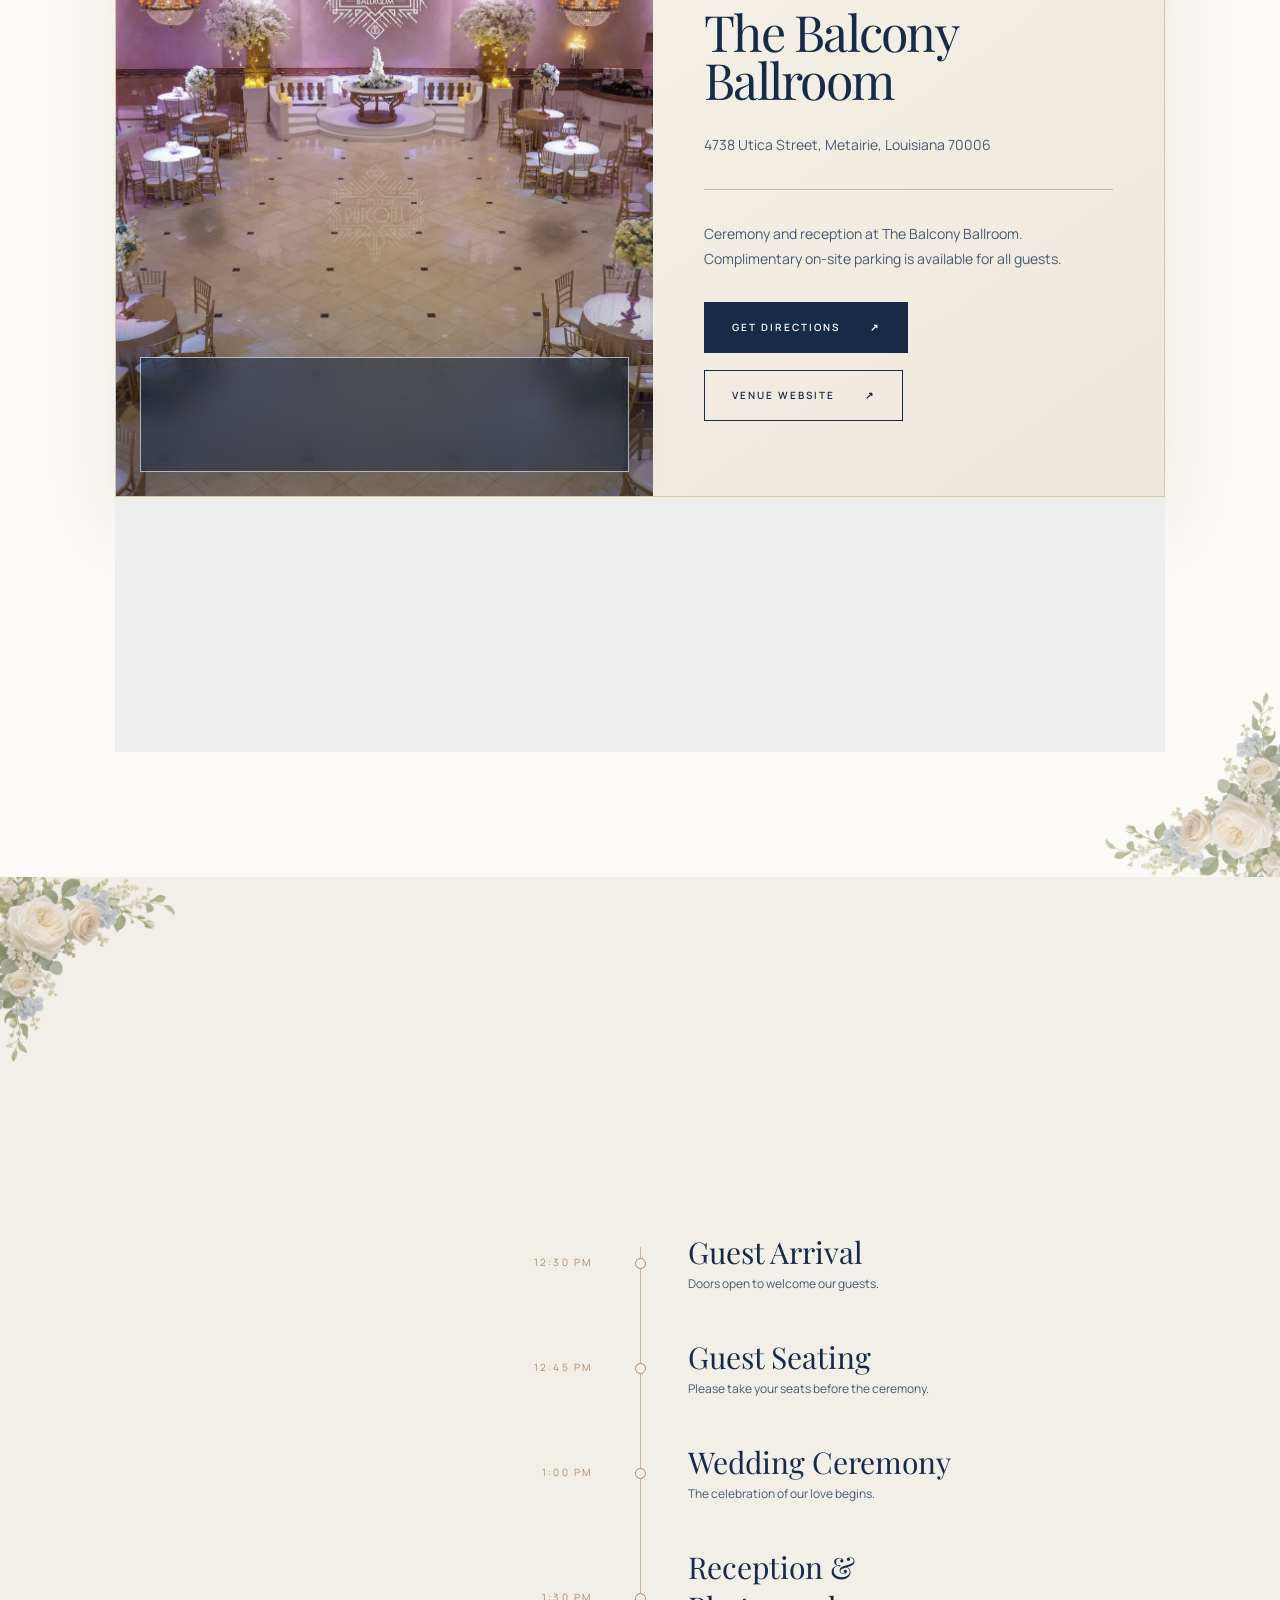
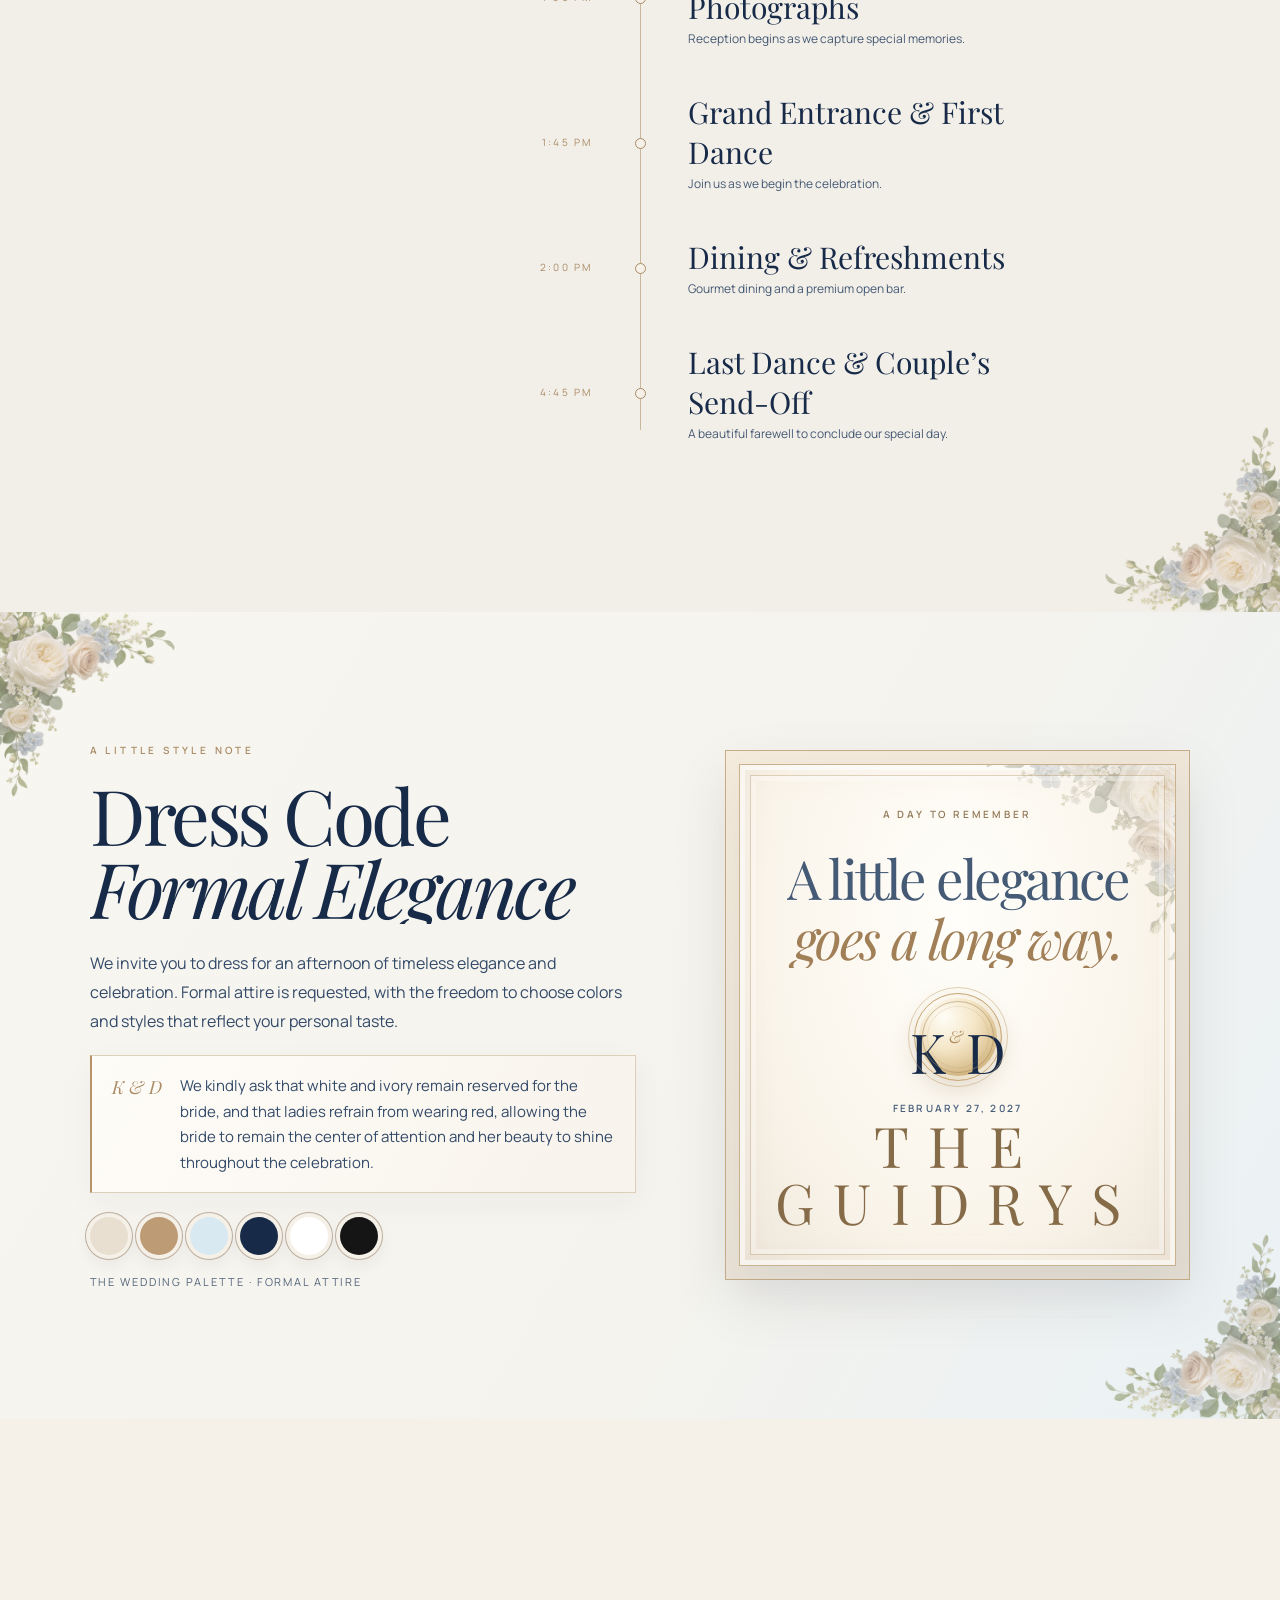
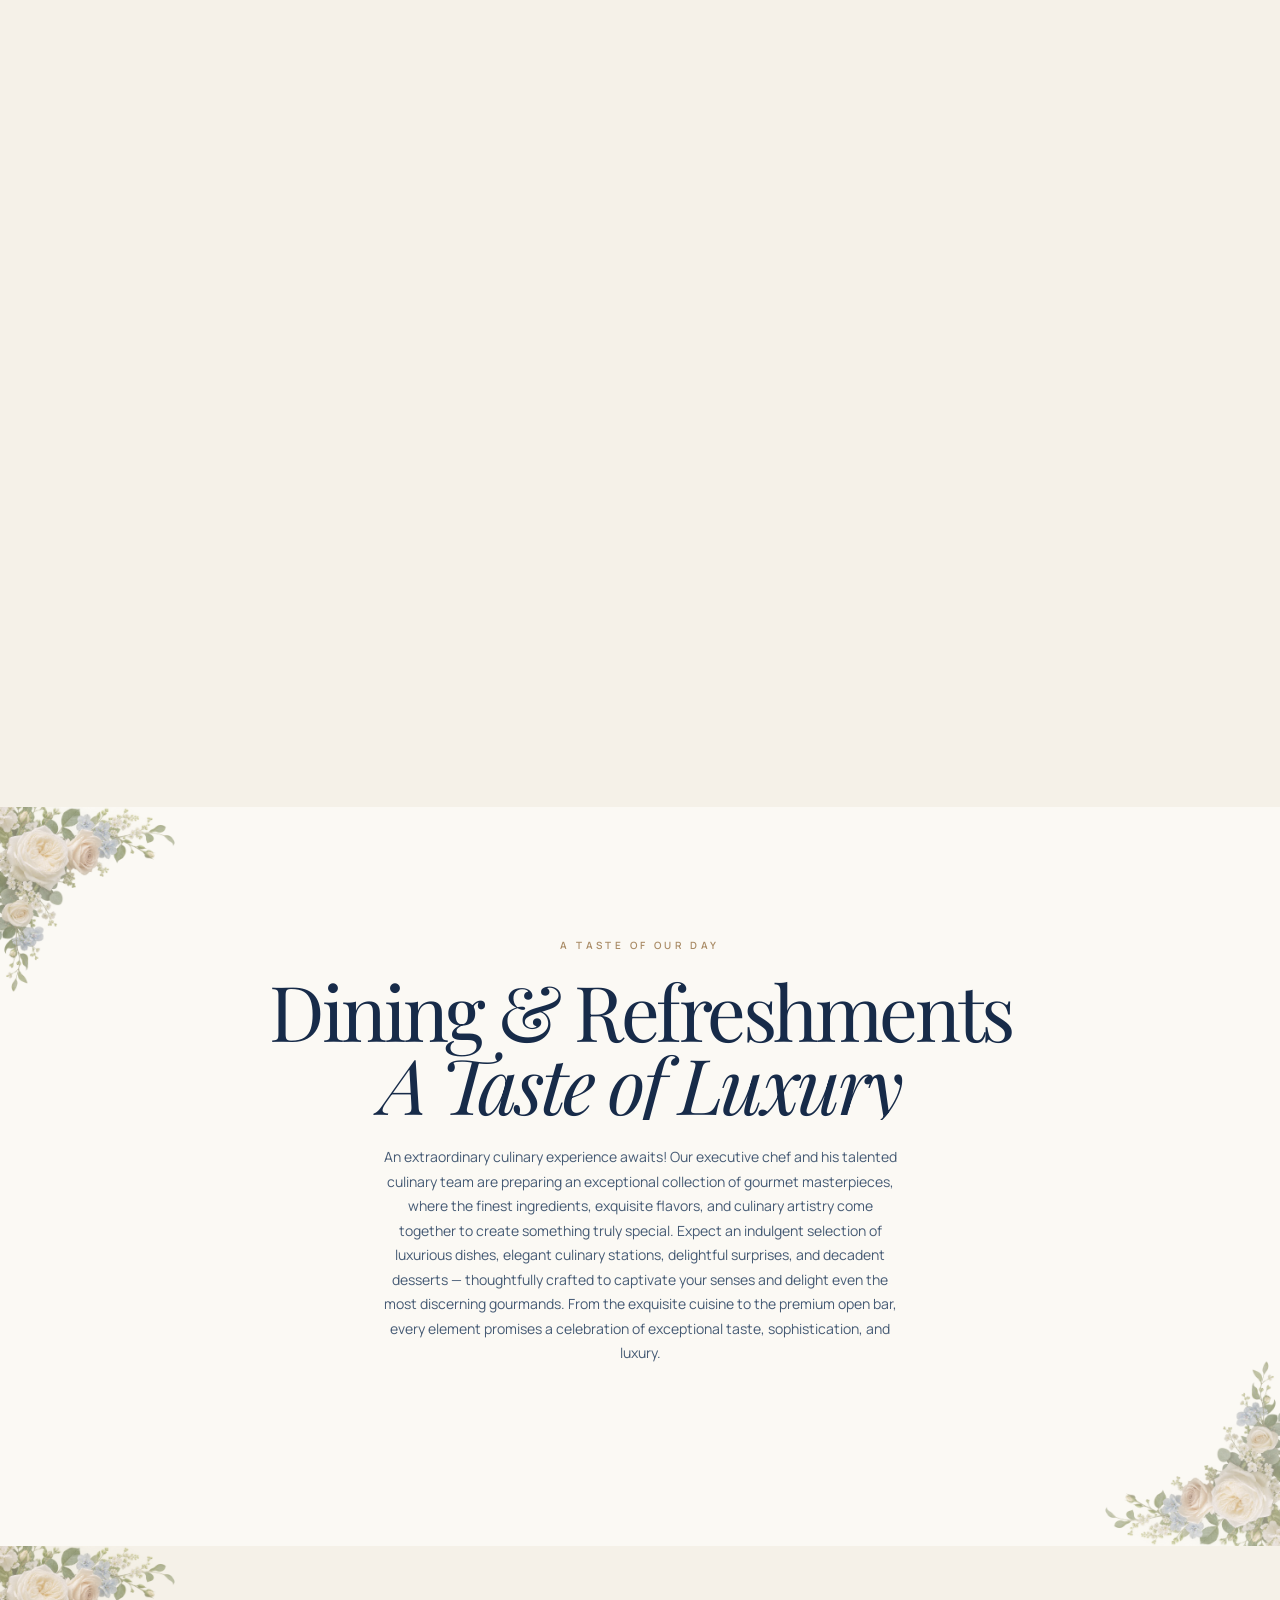
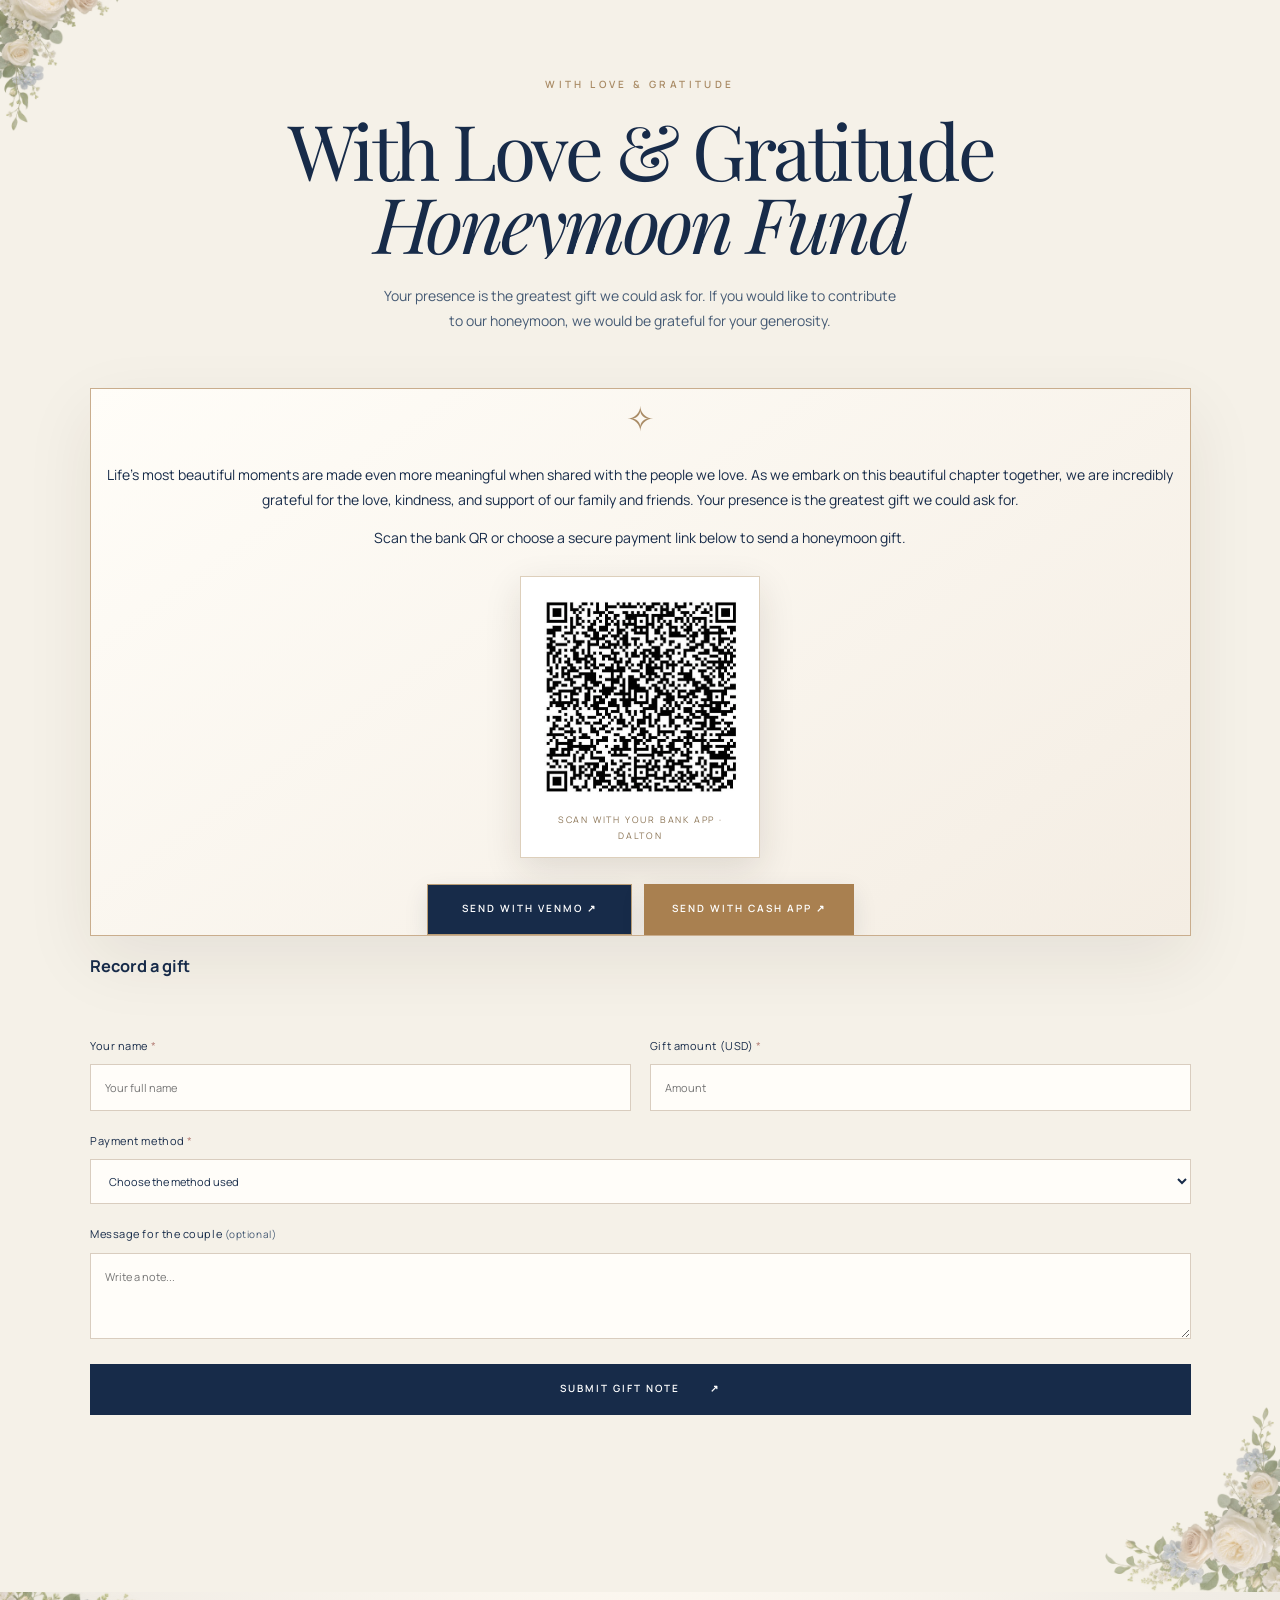
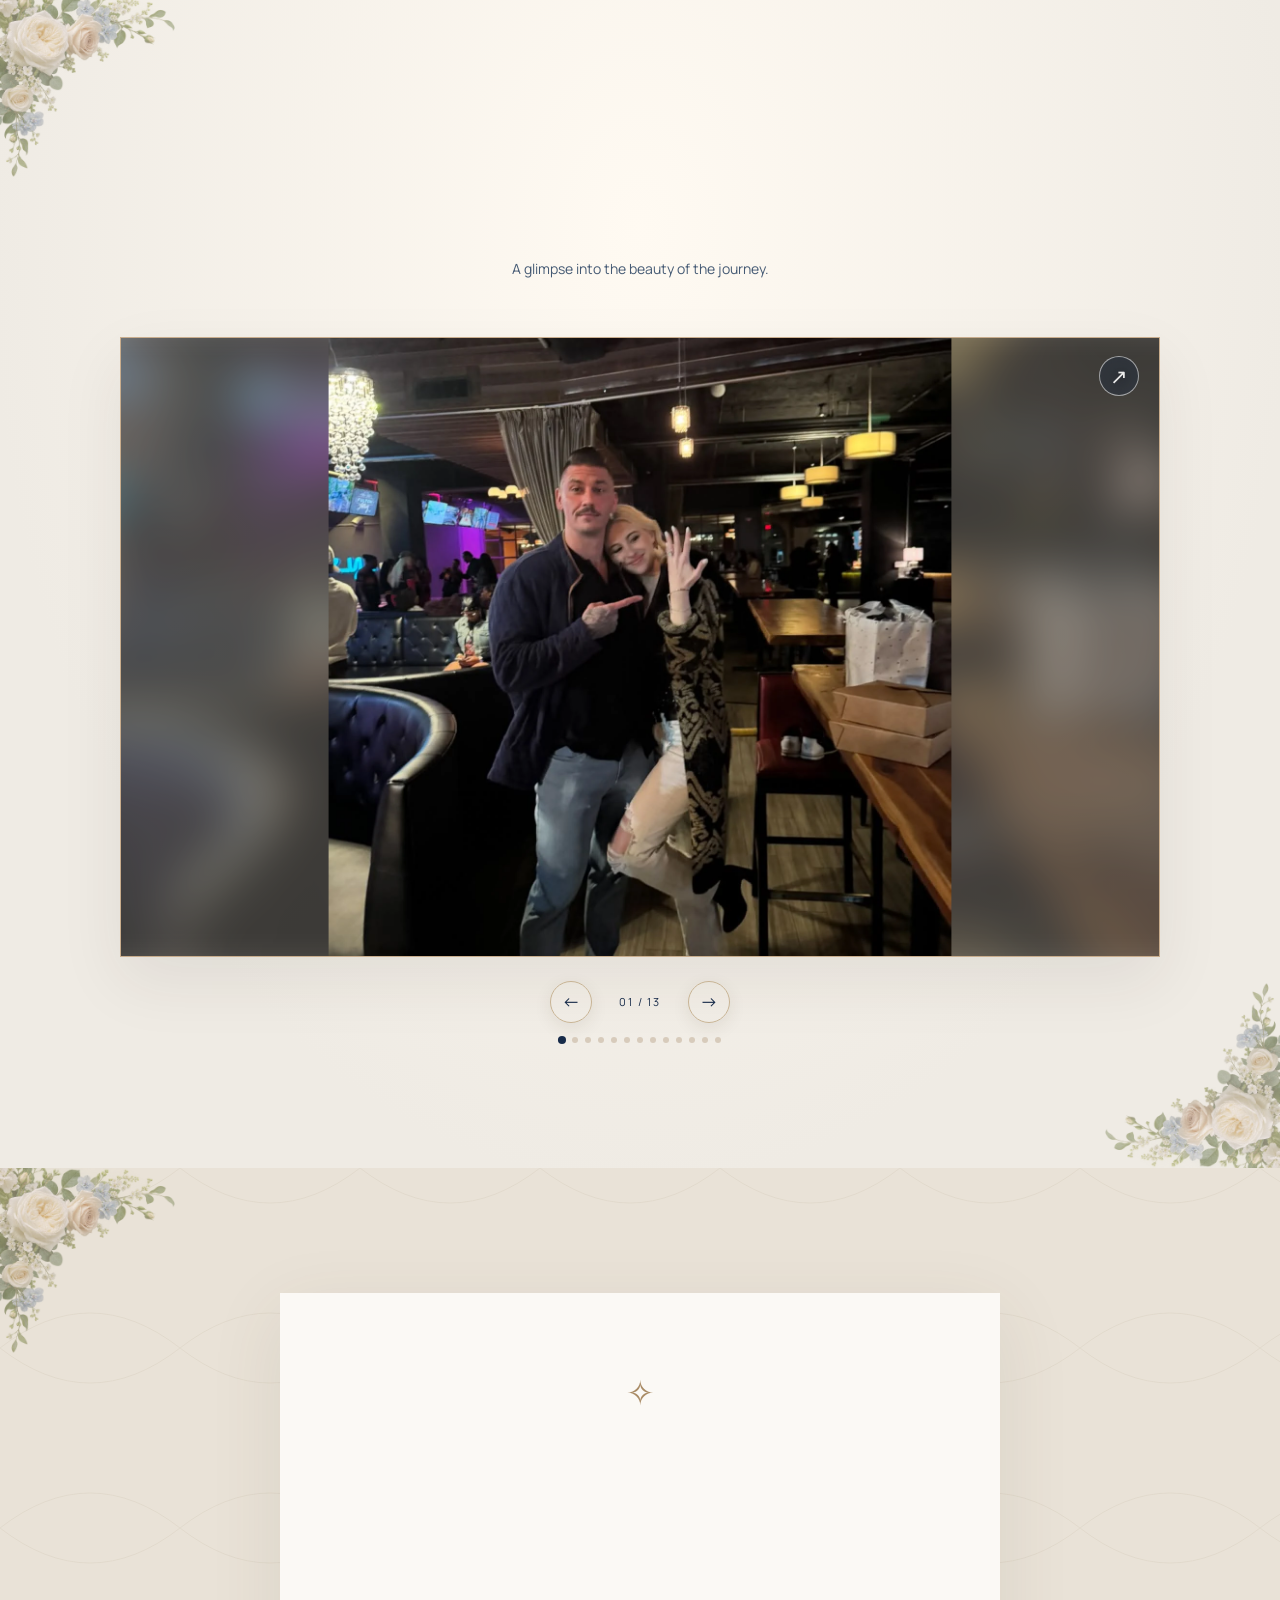
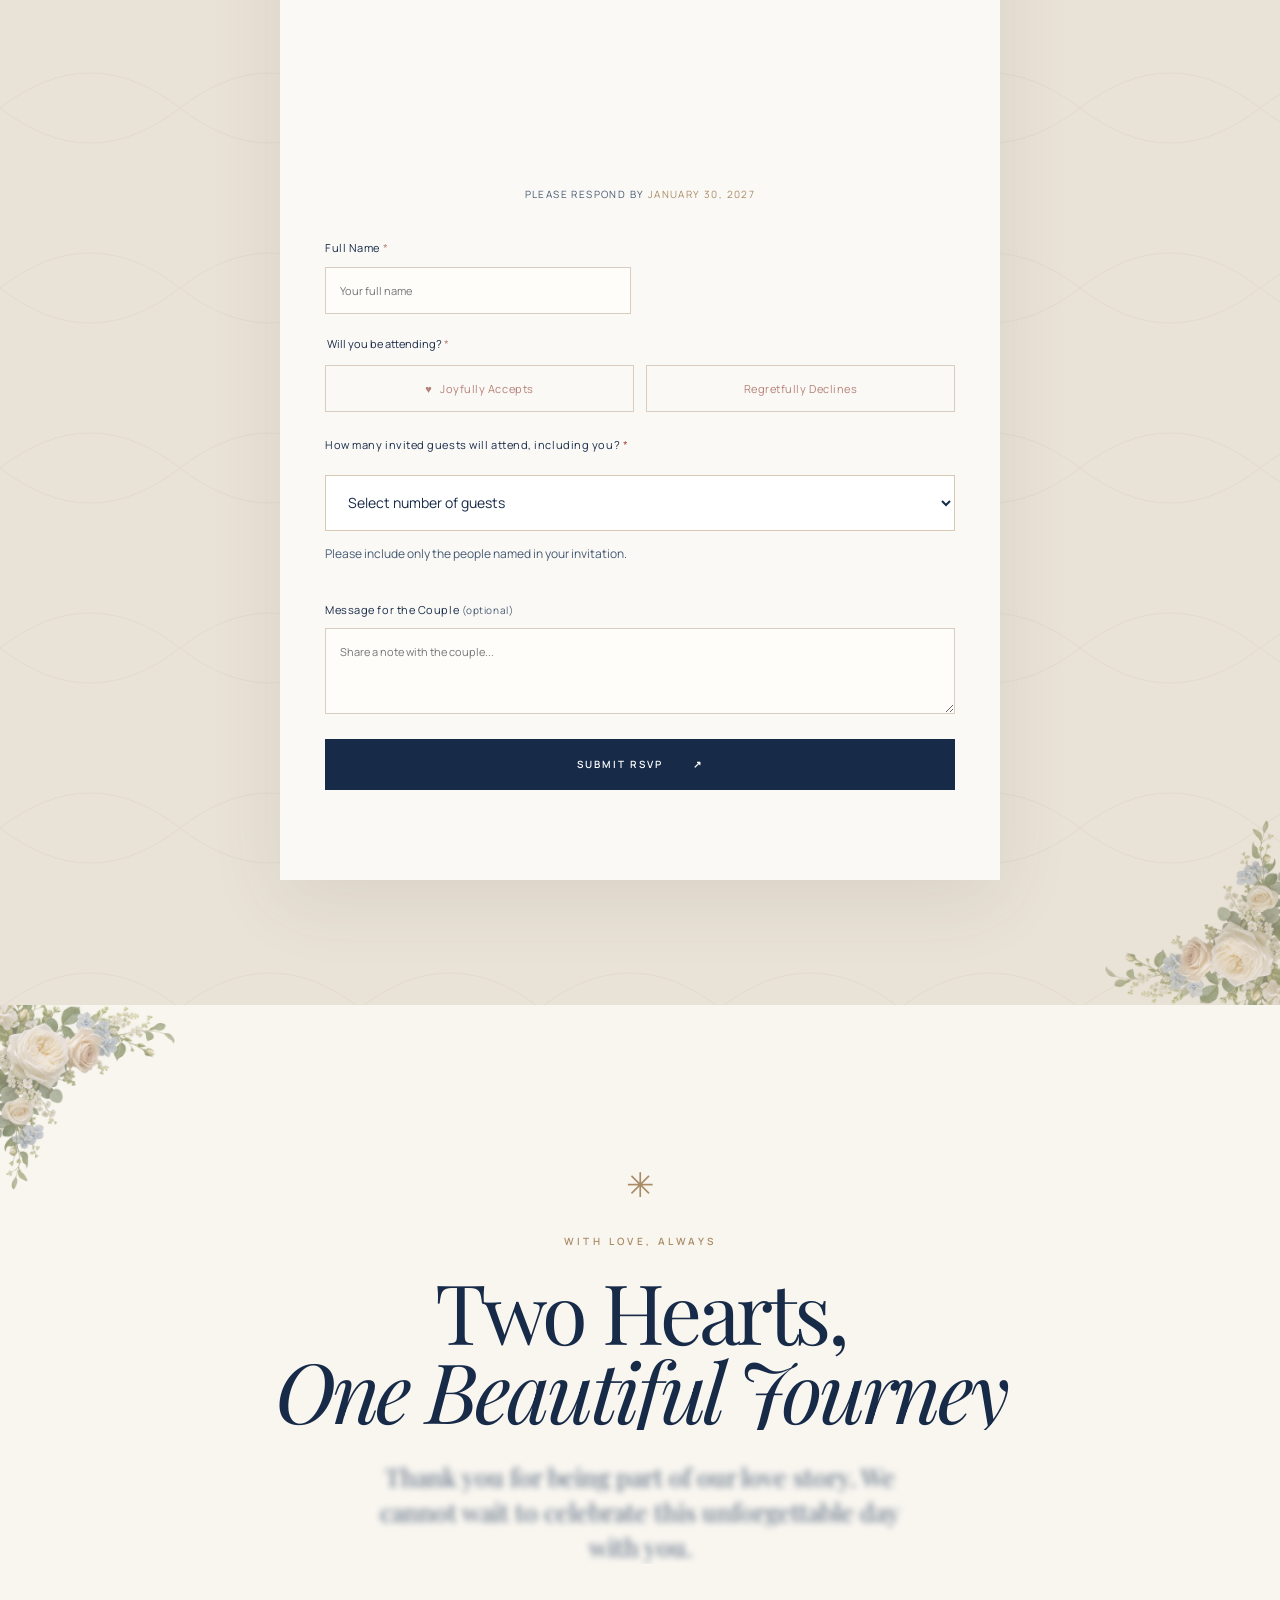
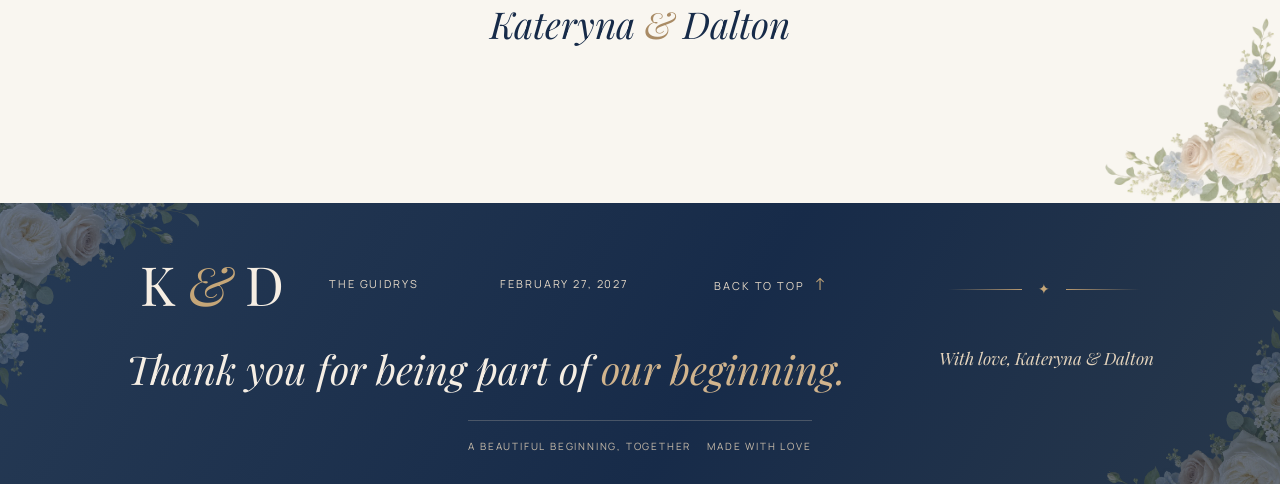
==== commit d1993167: "Match invitation cover reference and fix mobile spacing" ====
--- a/index.html
+++ b/index.html
@@ -422,6 +422,24 @@
 .luxury-copy.copy-visible{opacity:1;transform:none;filter:none;clip-path:inset(0 0 0 0)}
 @media(max-width:600px){.seal-button{width:clamp(82px,22vw,96px)}.seal-button span{font-size:clamp(18px,5vw,21px)}}
 @media(prefers-reduced-motion:reduce){.invitation-overlay.closing{animation:none;opacity:0;transition:none}.luxury-copy{opacity:1;transform:none;filter:none;clip-path:none;transition:none}}
+
+/* Couple reference cover art and mobile card spacing fixes */
+.envelope-cover{background:#f5ede2 url('/assets/envelope-cover-reference.webp') center/100% 100% no-repeat!important}
+.envelope-cover:after{display:none!important}
+.envelope-cover .envelope-texture,.envelope-cover .envelope-side-fold,.envelope-cover .envelope-pocket,.envelope-cover .envelope-flap,.envelope-cover .botanical-relief,.envelope-cover .cover-copy,.envelope-cover .tap-copy{display:none!important}
+.seal-button{width:32%!important;left:48.2%!important;top:50.8%!important;border:3px double #9a7742!important;background:radial-gradient(ellipse at 35% 27%,#fff2ca 0%,#e8d39f 17%,#bf9d63 43%,#9d7946 66%,#d1b57e 83%,#8b693c 100%)!important;box-shadow:0 7px 16px #49361d55,inset 0 2px 8px #fff9,inset 0 -7px 14px #59411f70,0 0 0 4px #fff8,0 0 0 5px #b99b6b99!important}
+.seal-button:before{inset:8px!important;border:1px solid #f2dfb4!important;box-shadow:inset 0 0 0 3px #98754166,0 0 0 1px #f7e5bb99!important}
+.seal-button:after{inset:15px!important;border:1px dotted #f8ebd1!important}
+.seal-button span{font-size:clamp(17px,2.1vw,24px)!important;letter-spacing:.04em}
+.paper-interior h2{position:relative;z-index:2;width:100%;max-width:100%;flex:0 0 auto;line-height:1.06;text-wrap:balance;overflow-wrap:normal}
+.inside-flower{z-index:0;opacity:.11!important}
+@media(max-width:600px){
+ .paper-interior{justify-content:flex-start;gap:clamp(7px,1.2vh,11px);padding:clamp(82px,12vh,112px) 24px 88px}
+ .paper-interior h2{font-size:clamp(29px,6.6vw,35px);line-height:1.08;margin:7px 0 9px}
+ .paper-interior p{max-width:29ch}
+ .music-toggle{left:14px;right:auto;bottom:calc(14px + env(safe-area-inset-bottom))}
+}
+@media(max-width:380px){.paper-interior{padding:78px 20px 84px}.paper-interior h2{font-size:clamp(27px,7vw,31px)}}
 </style></head><body>
 <div id="preloader" class="preloader"><span class="pre-monogram">K <em>&</em> D</span><span class="pre-caption">A LOVE STORY</span></div>
 <div id="inviteOverlay" class="invitation-overlay" role="dialog" aria-modal="true" aria-label="Wedding invitation">
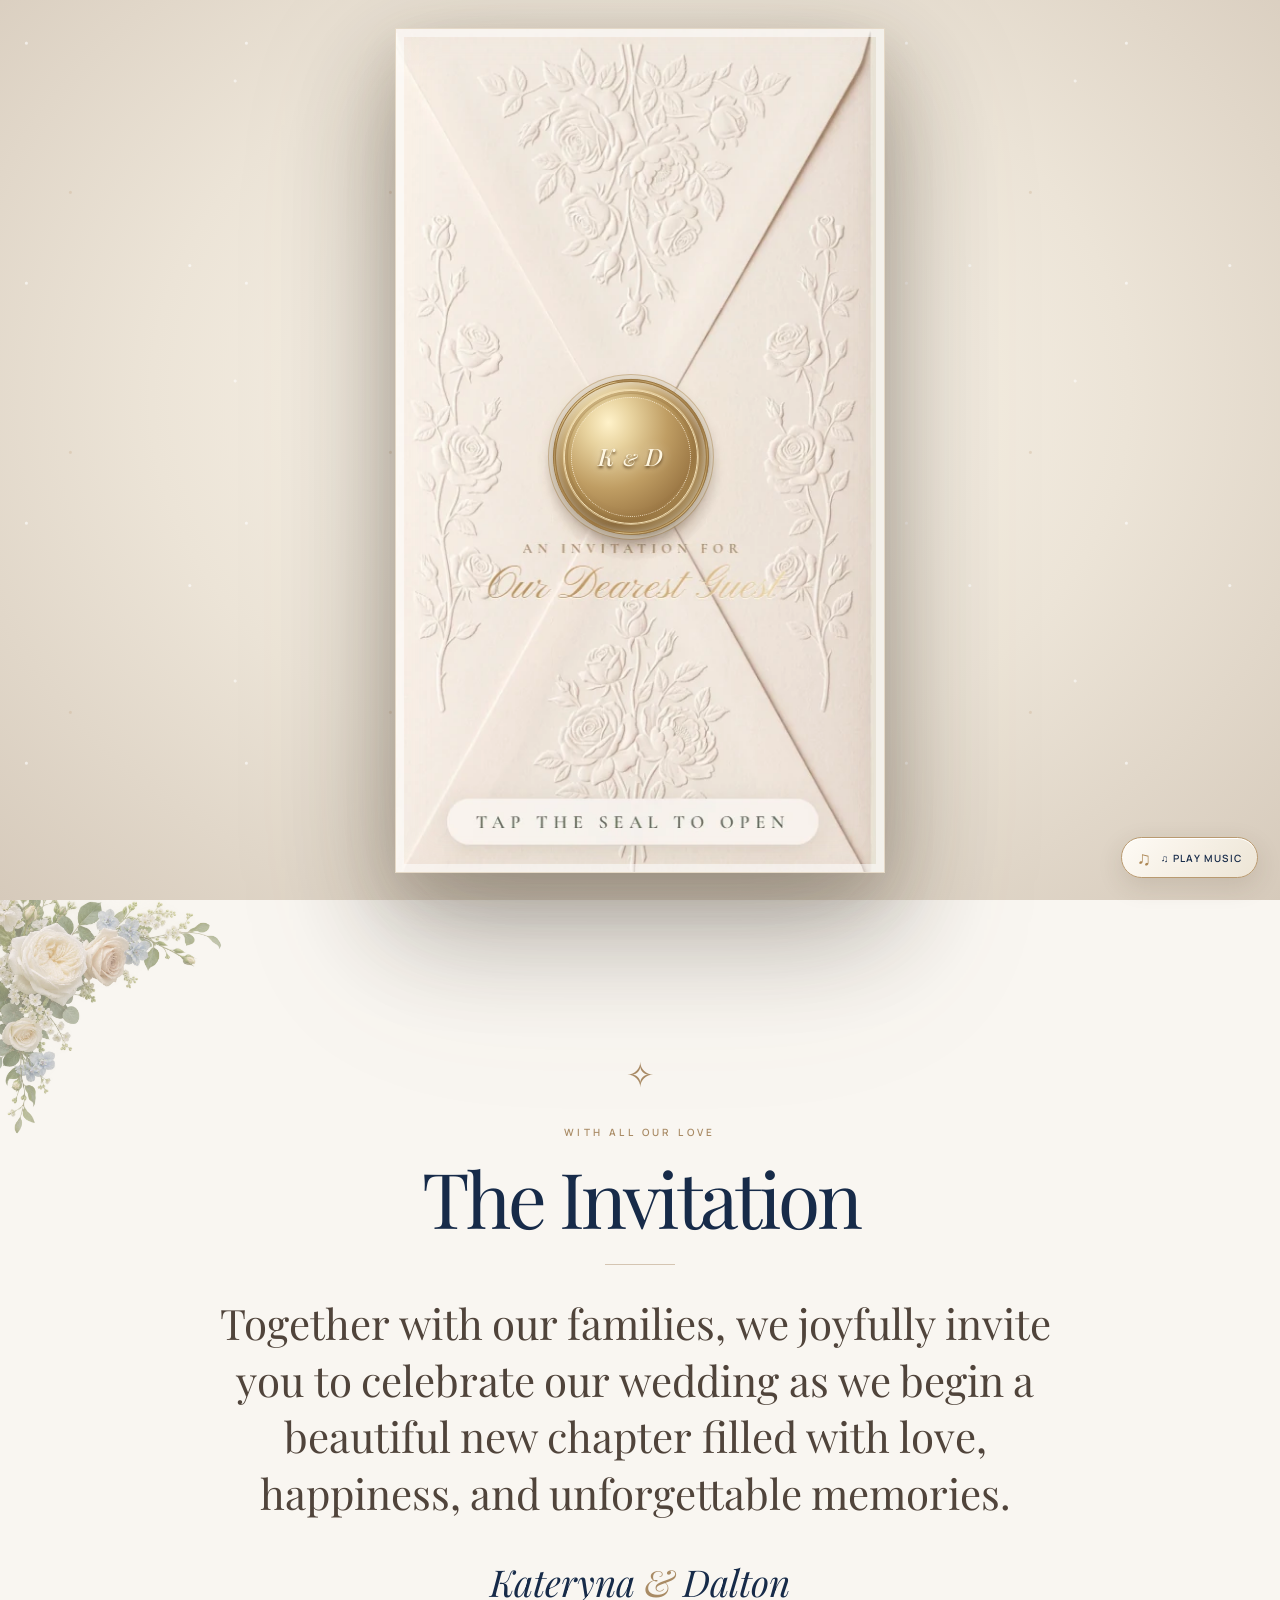
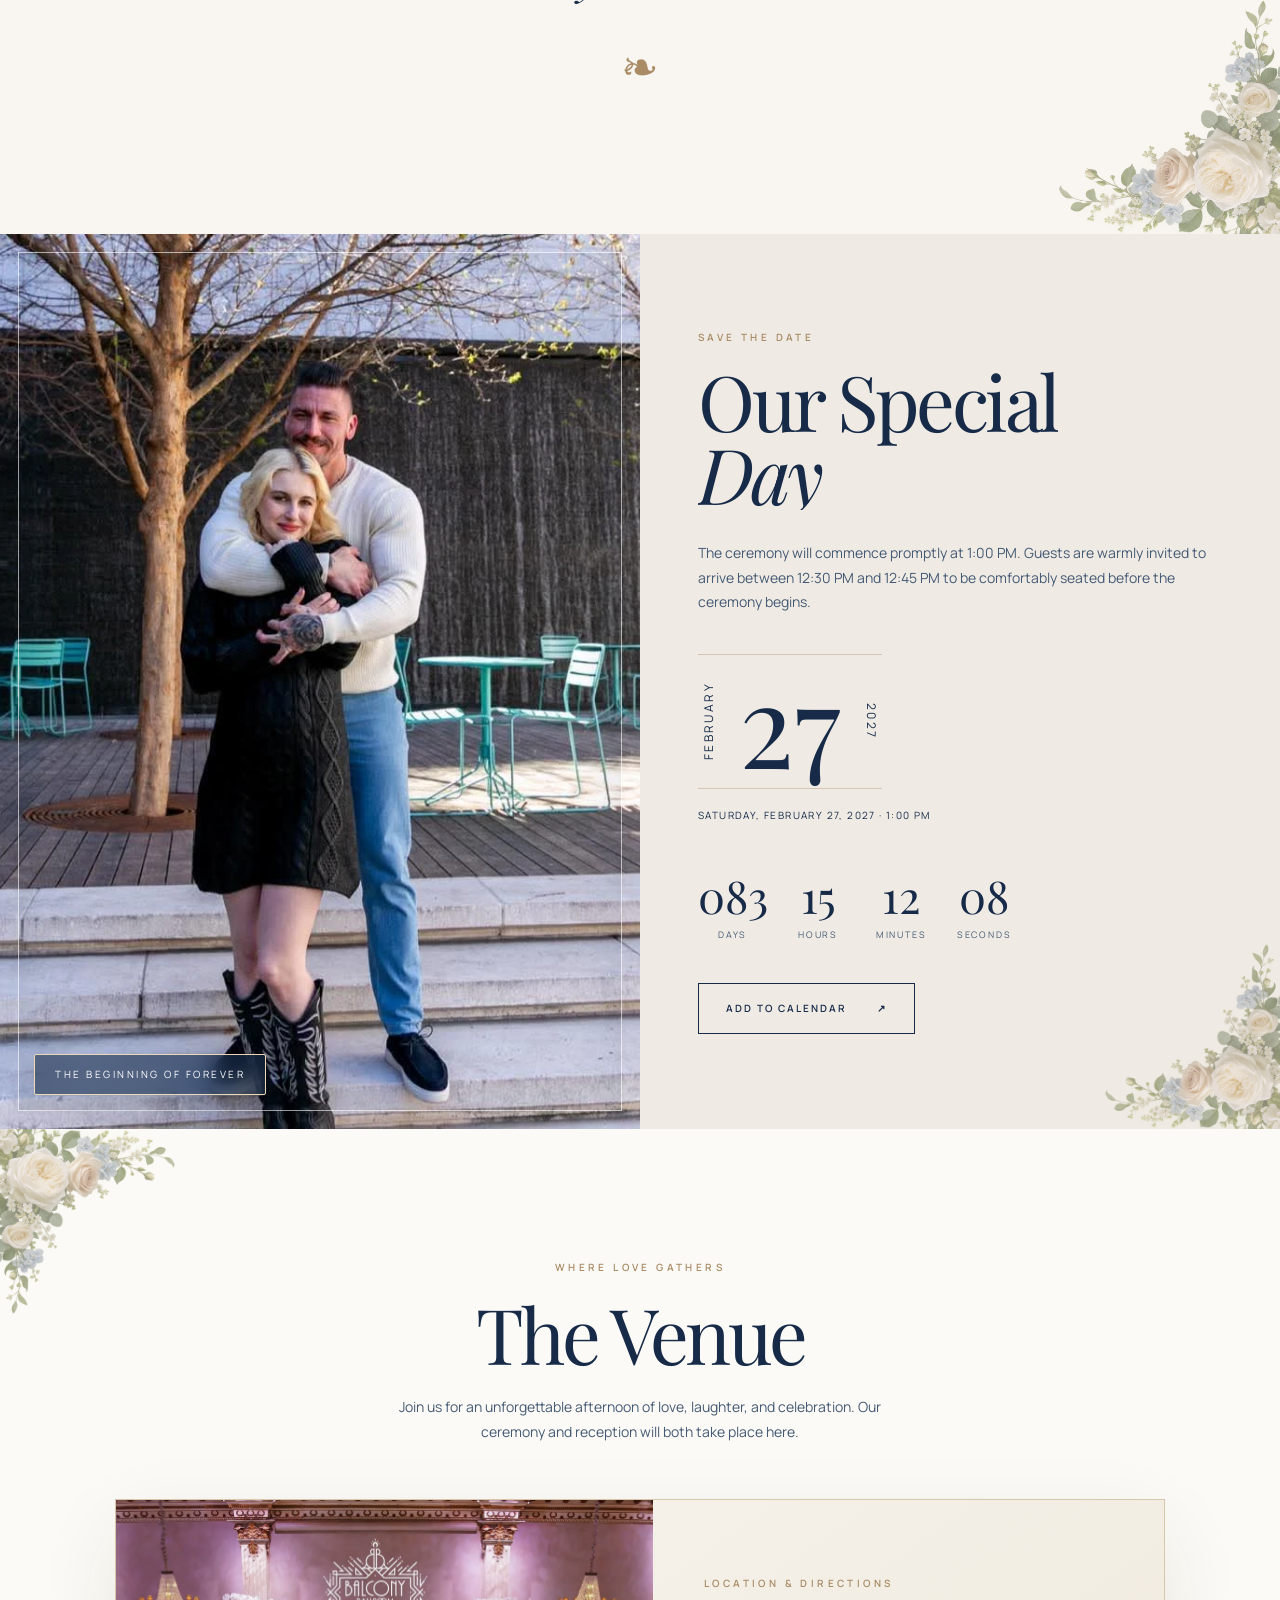
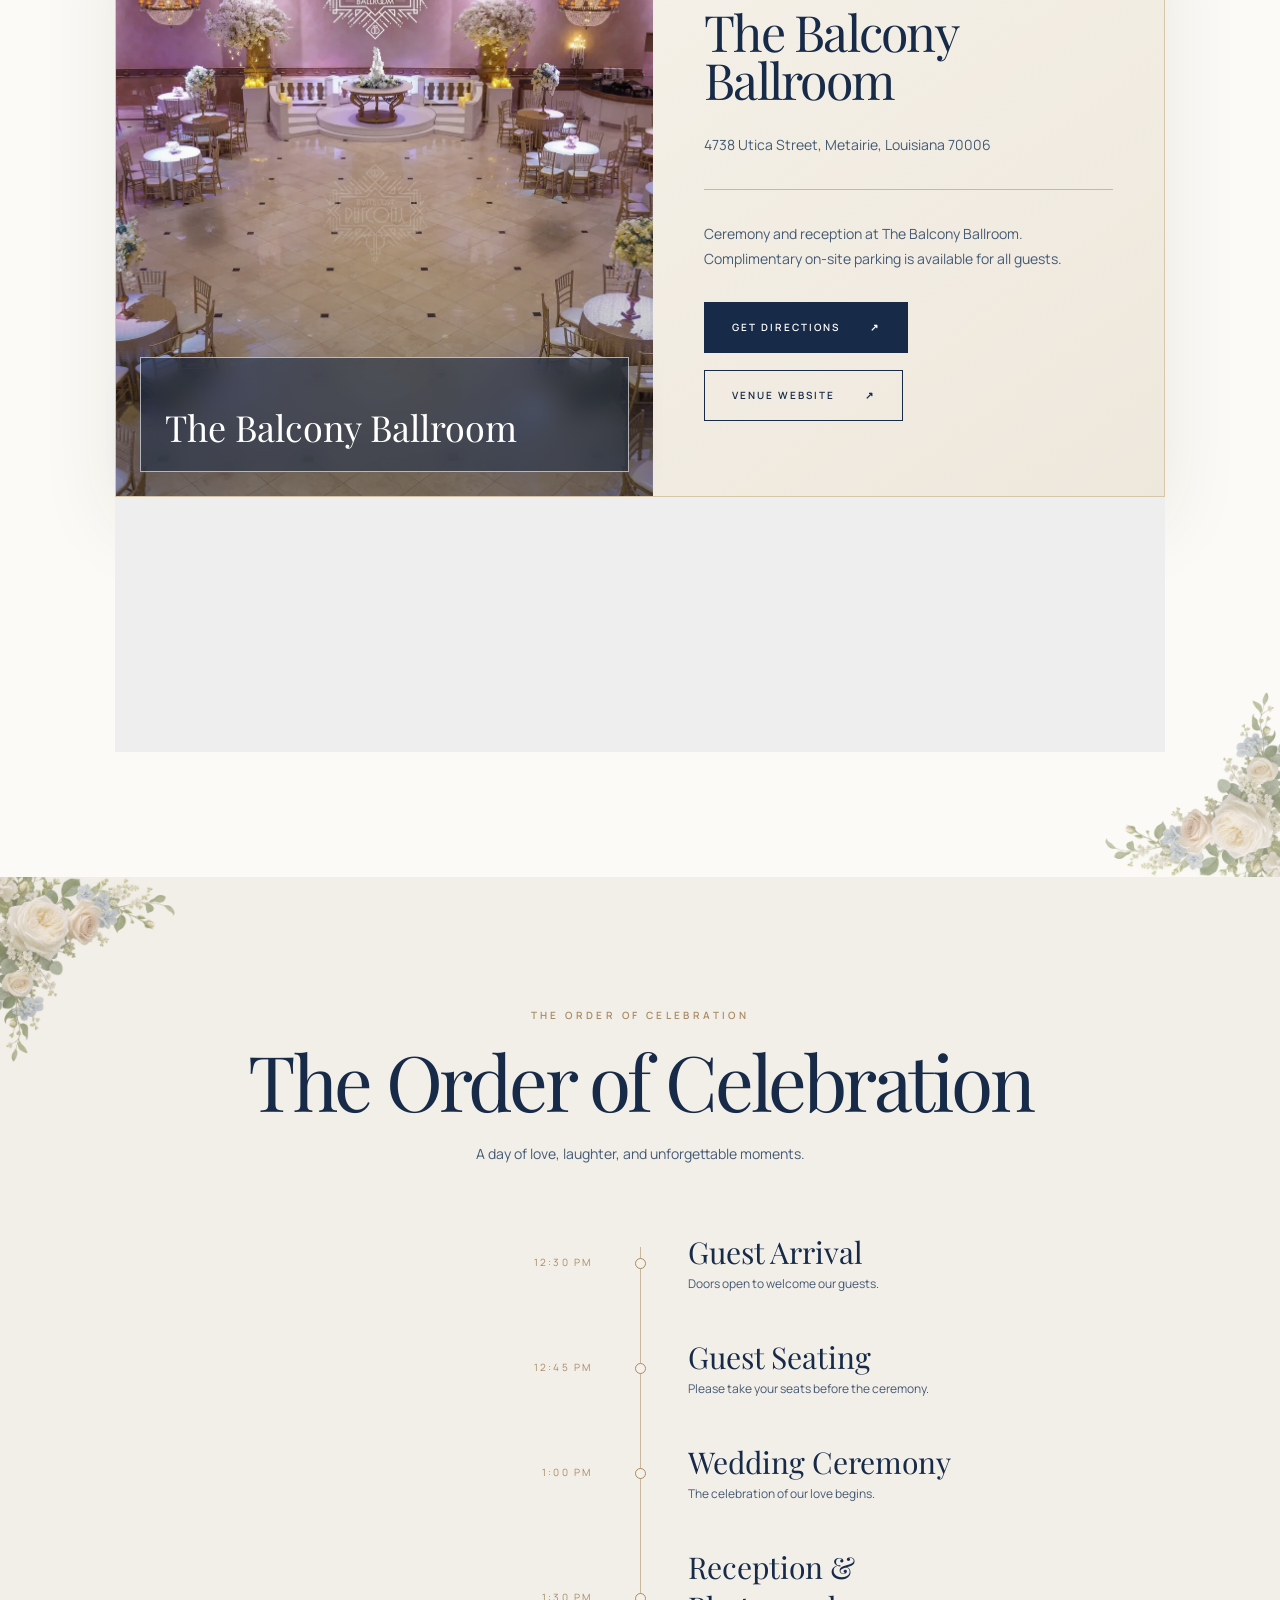
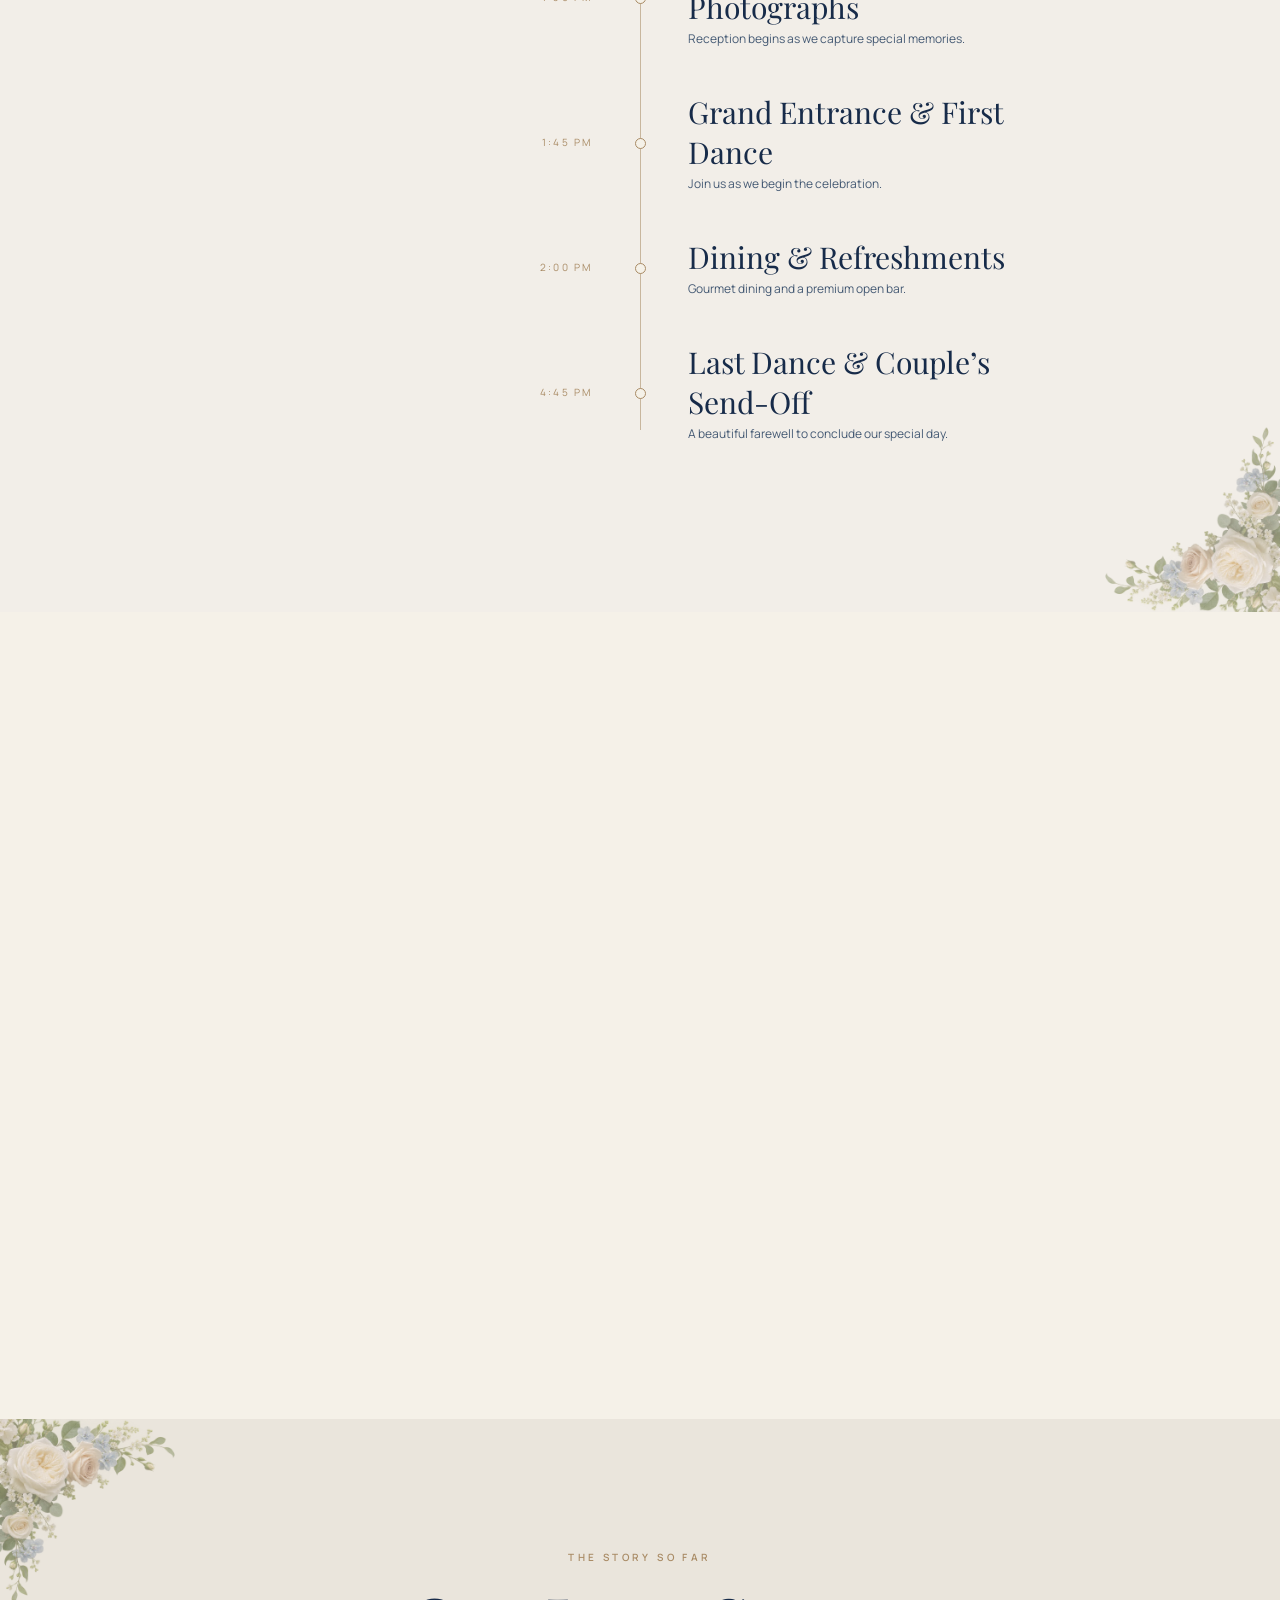
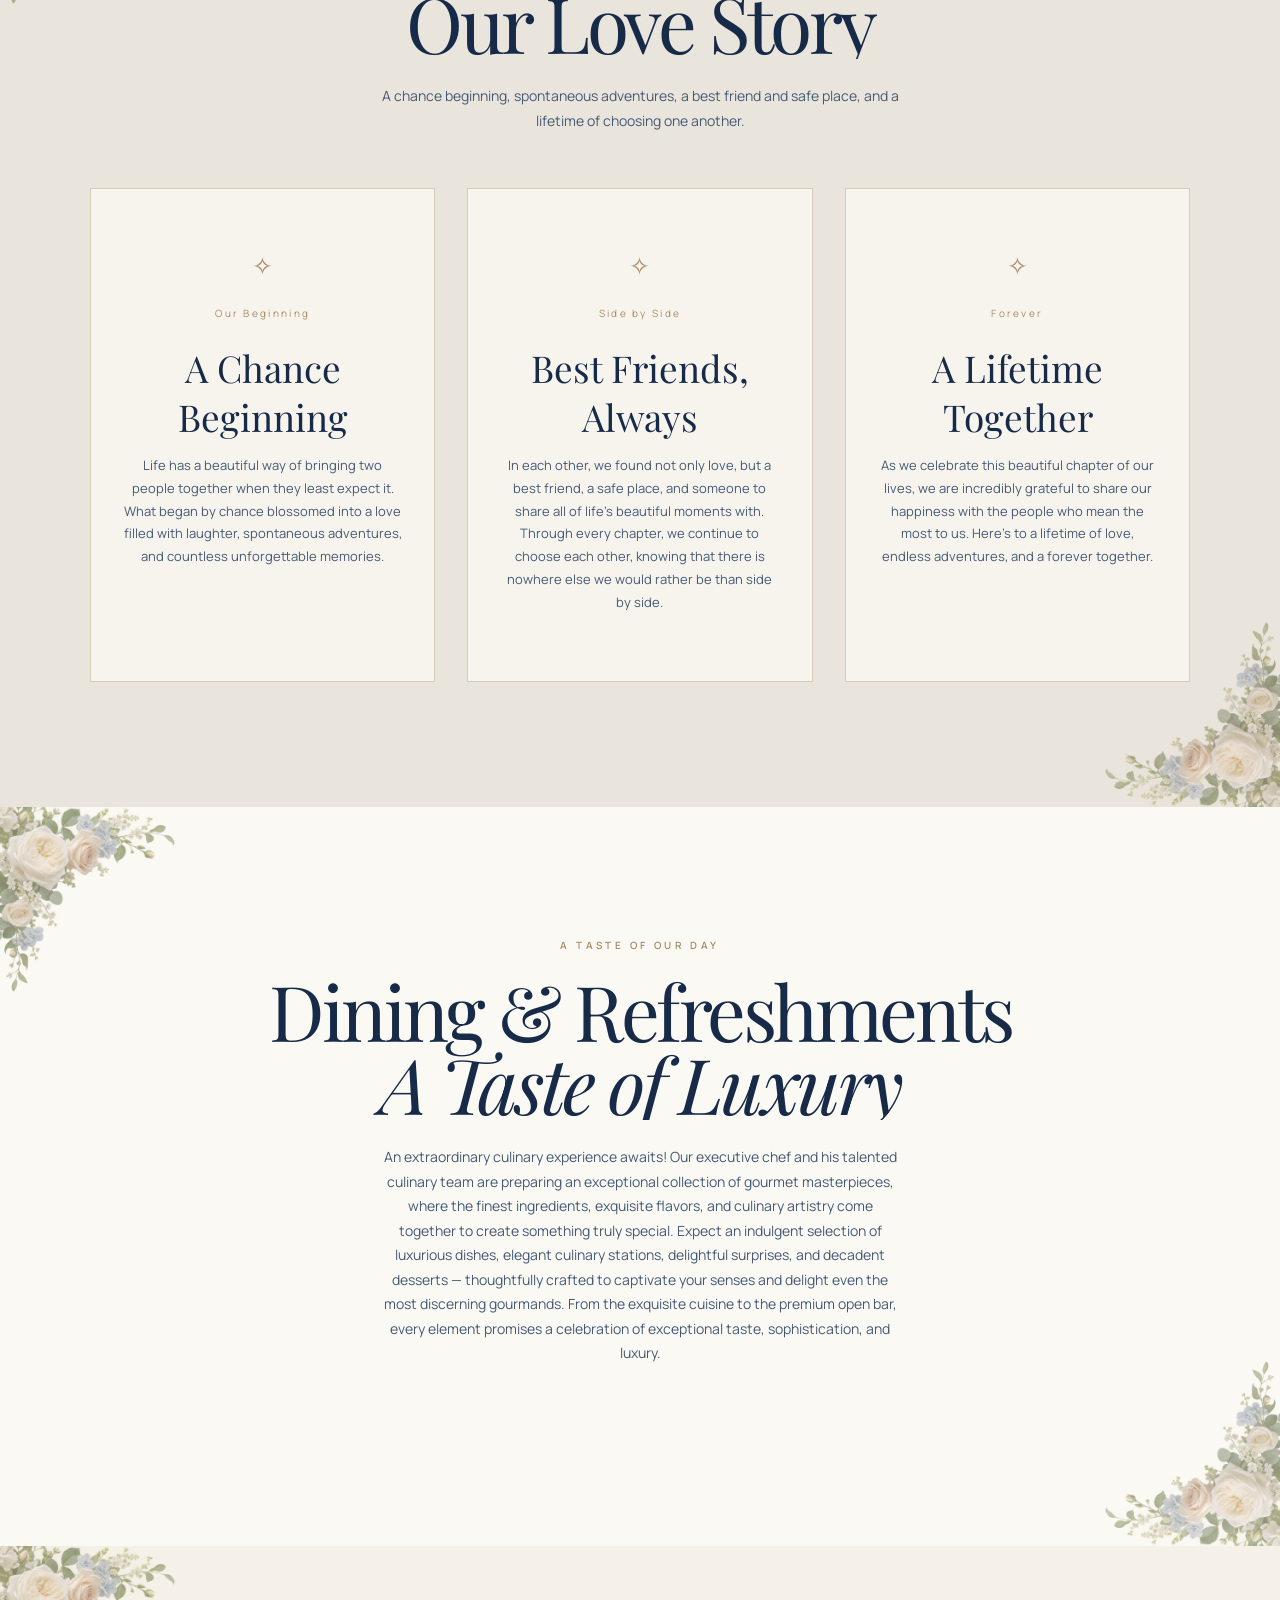
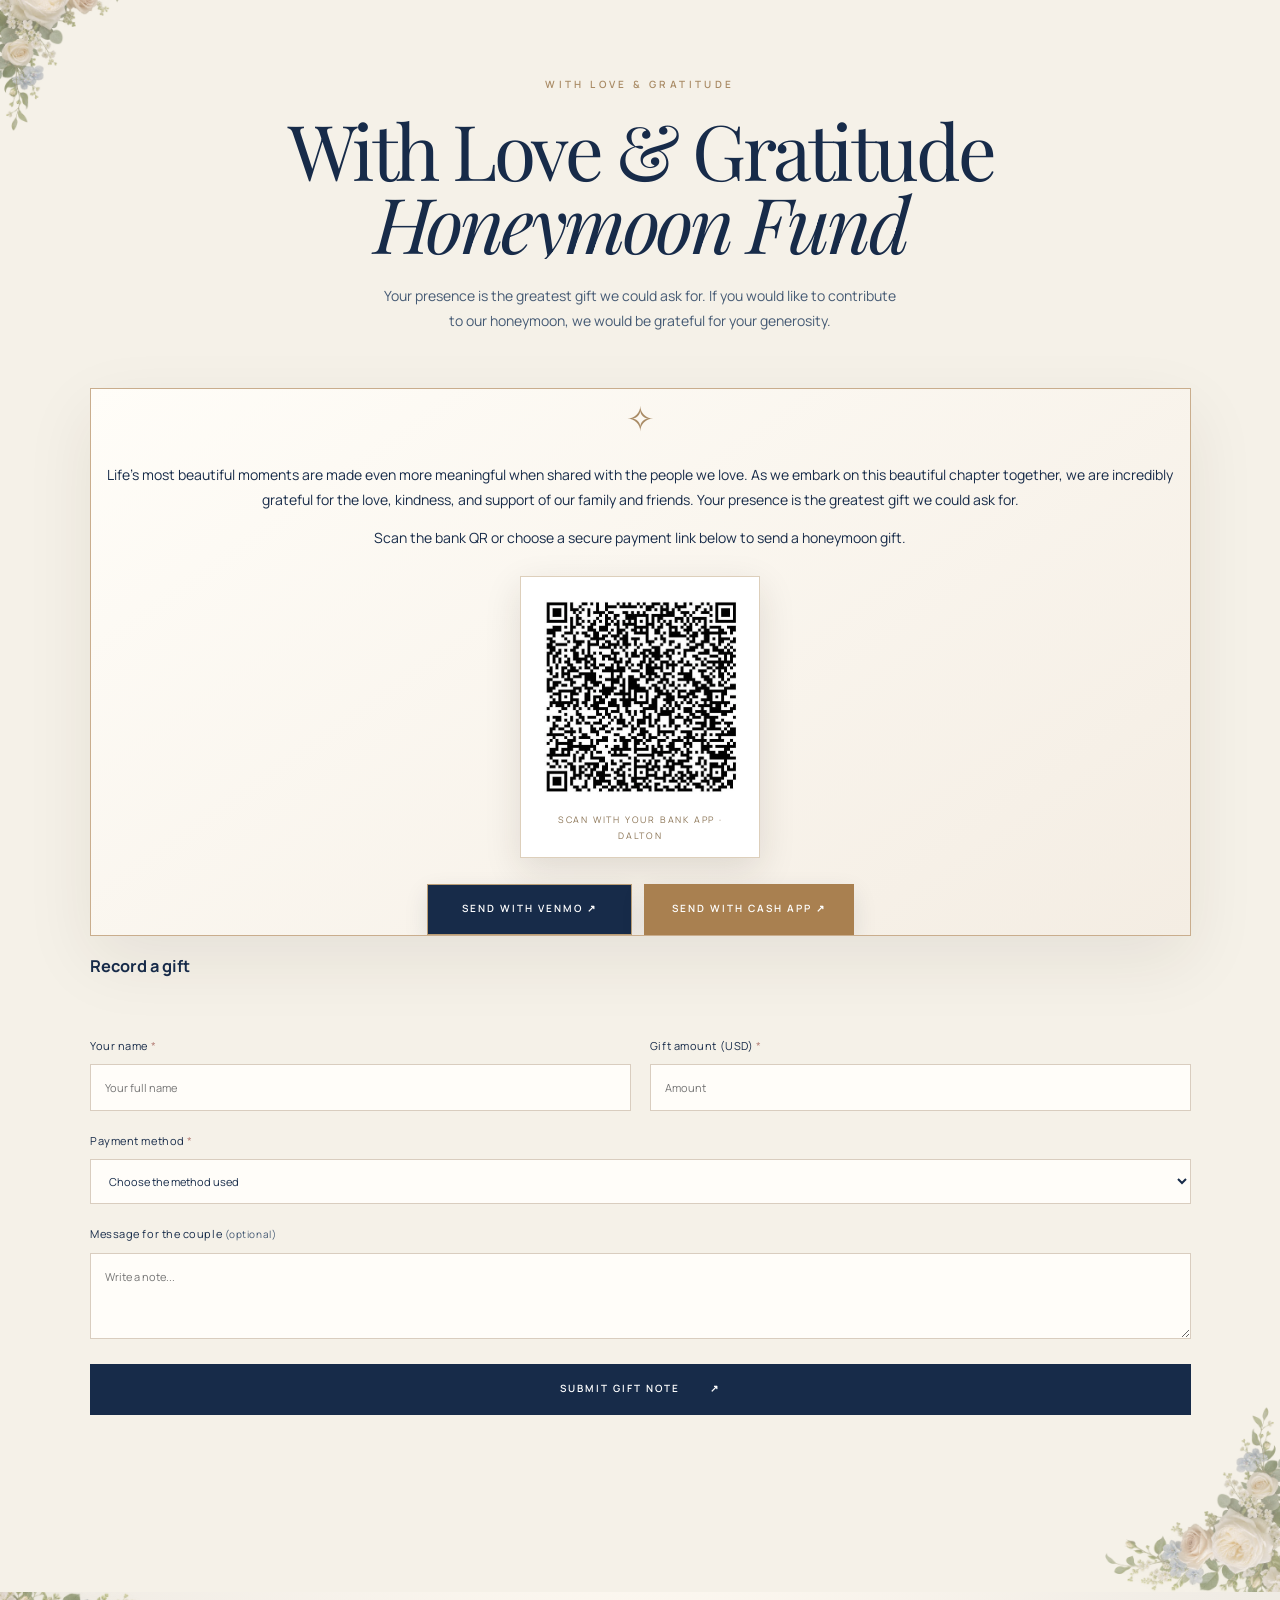
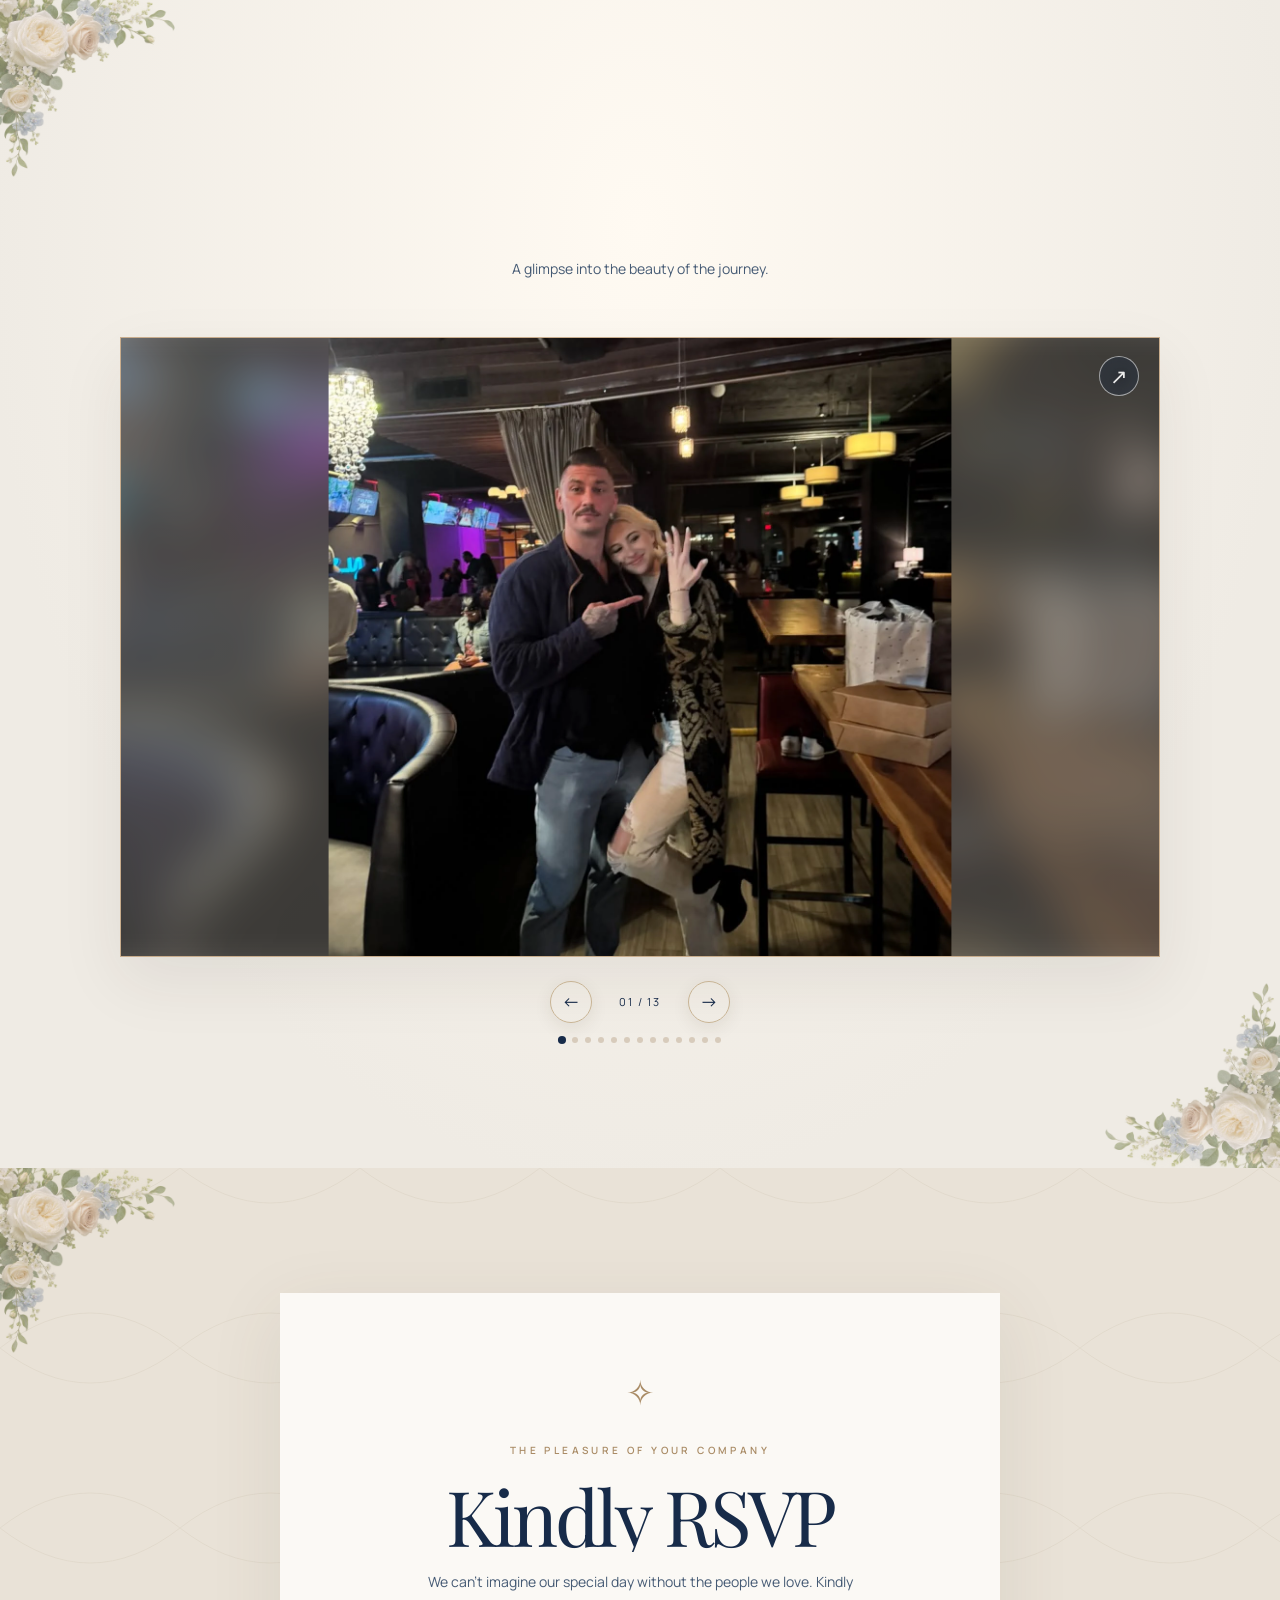
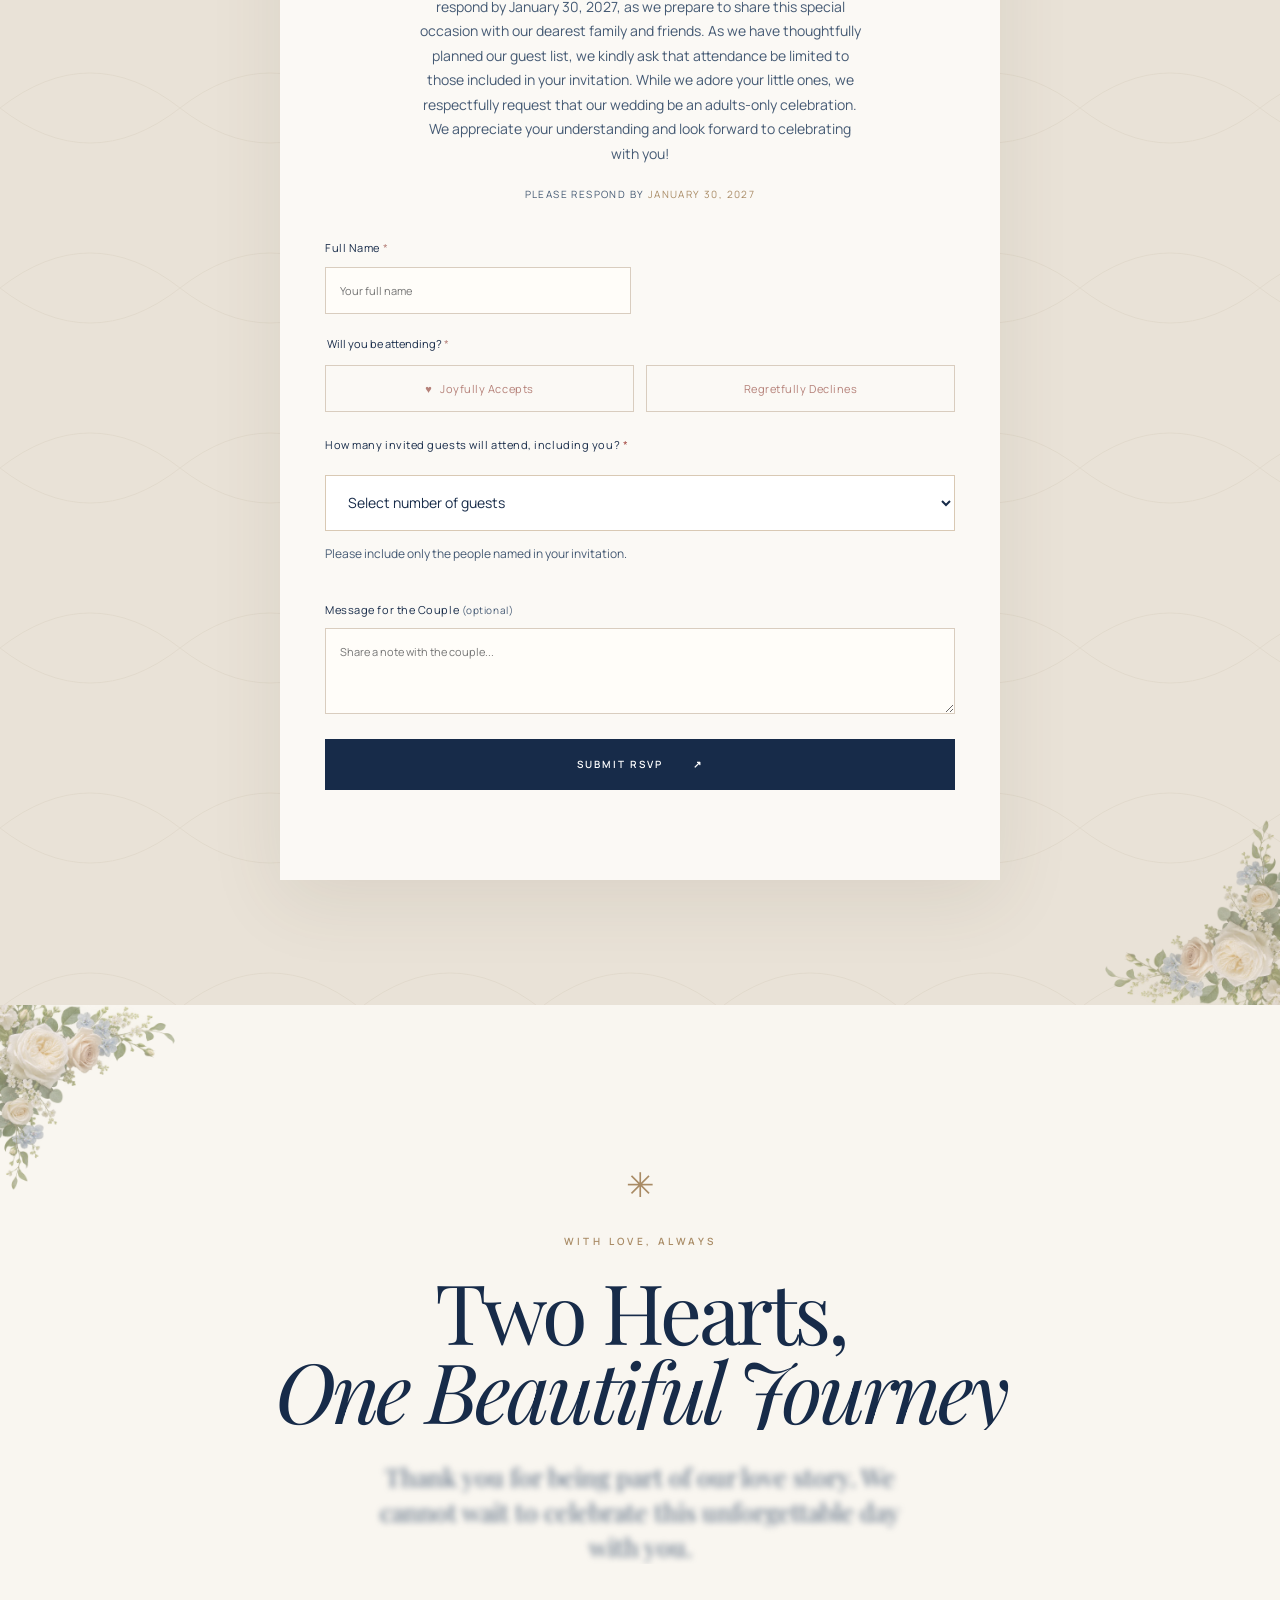
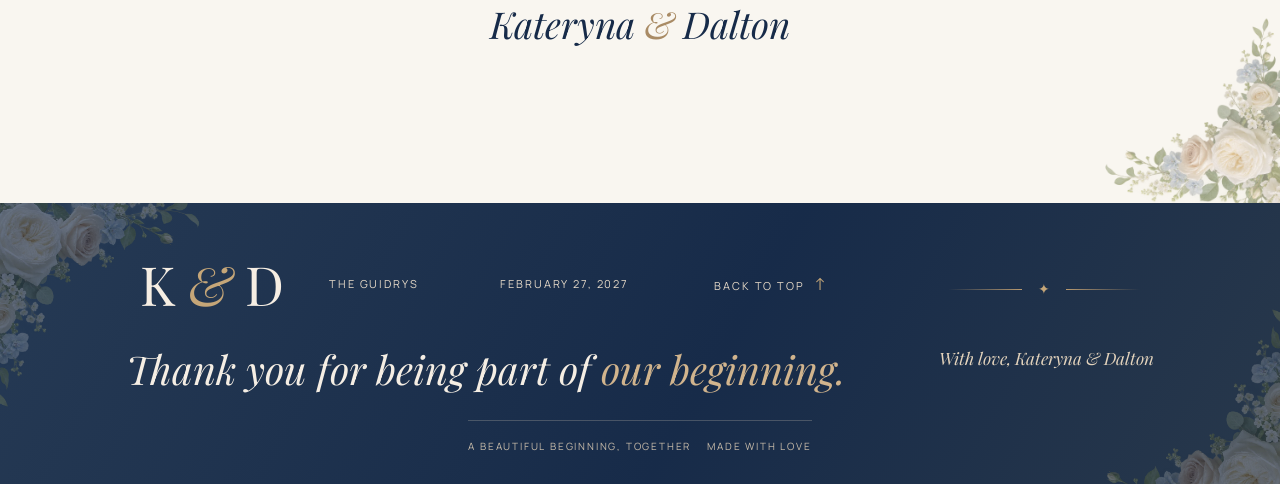
==== commit a1559ece: "Stop invitation text from jumping upward" ====
--- a/index.html
+++ b/index.html
@@ -440,6 +440,12 @@
  .music-toggle{left:14px;right:auto;bottom:calc(14px + env(safe-area-inset-bottom))}
 }
 @media(max-width:380px){.paper-interior{padding:78px 20px 84px}.paper-interior h2{font-size:clamp(27px,7vw,31px)}}
+
+/* Keep the inner invitation in place while it unfolds; text should not ride upward. */
+@media(prefers-reduced-motion:no-preference){
+ .lake-como-invite.opening .paper-interior,.lake-como-invite.opened .paper-interior{transform:translateY(0) scale(.985) rotateX(3deg) rotateZ(-.3deg)}
+ .lake-como-invite.card-rising .paper-interior{transform:translateY(0) scale(1) rotateX(0) rotateZ(0)}
+}
 </style></head><body>
 <div id="preloader" class="preloader"><span class="pre-monogram">K <em>&</em> D</span><span class="pre-caption">A LOVE STORY</span></div>
 <div id="inviteOverlay" class="invitation-overlay" role="dialog" aria-modal="true" aria-label="Wedding invitation">
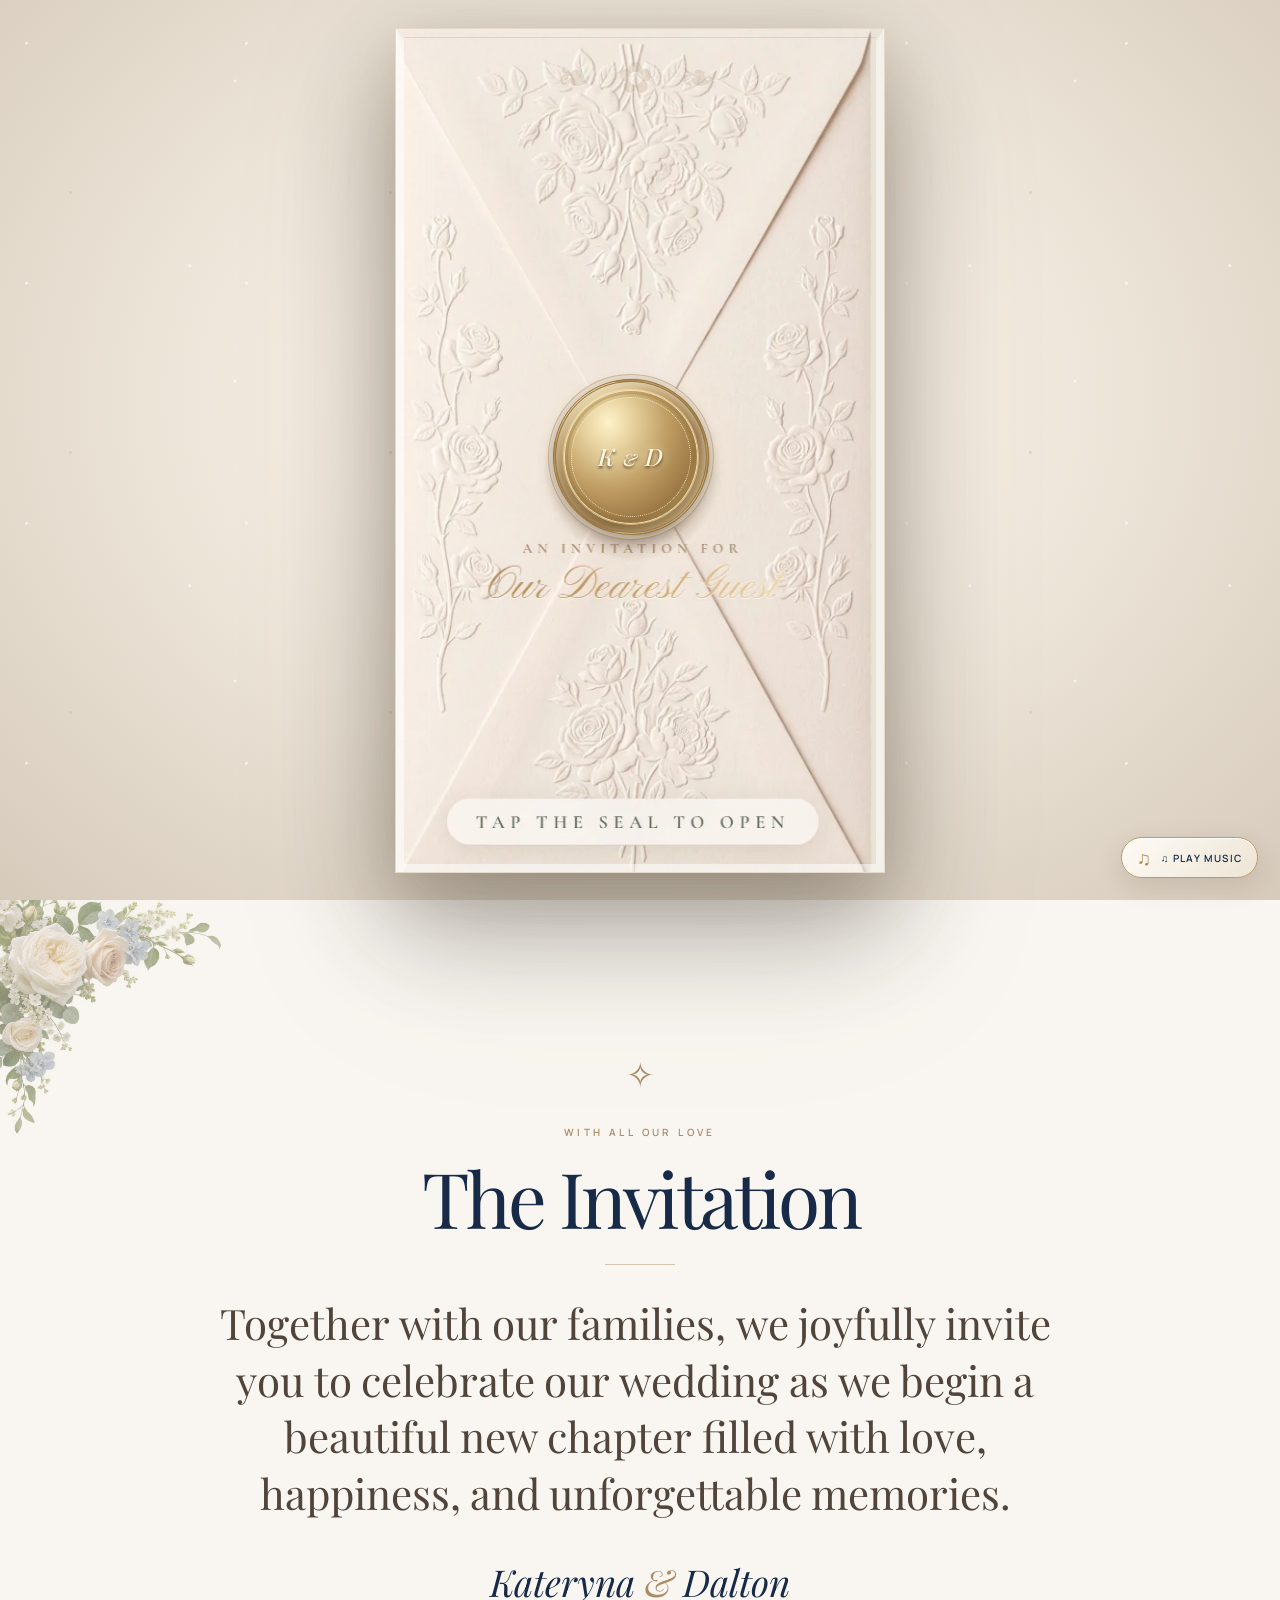
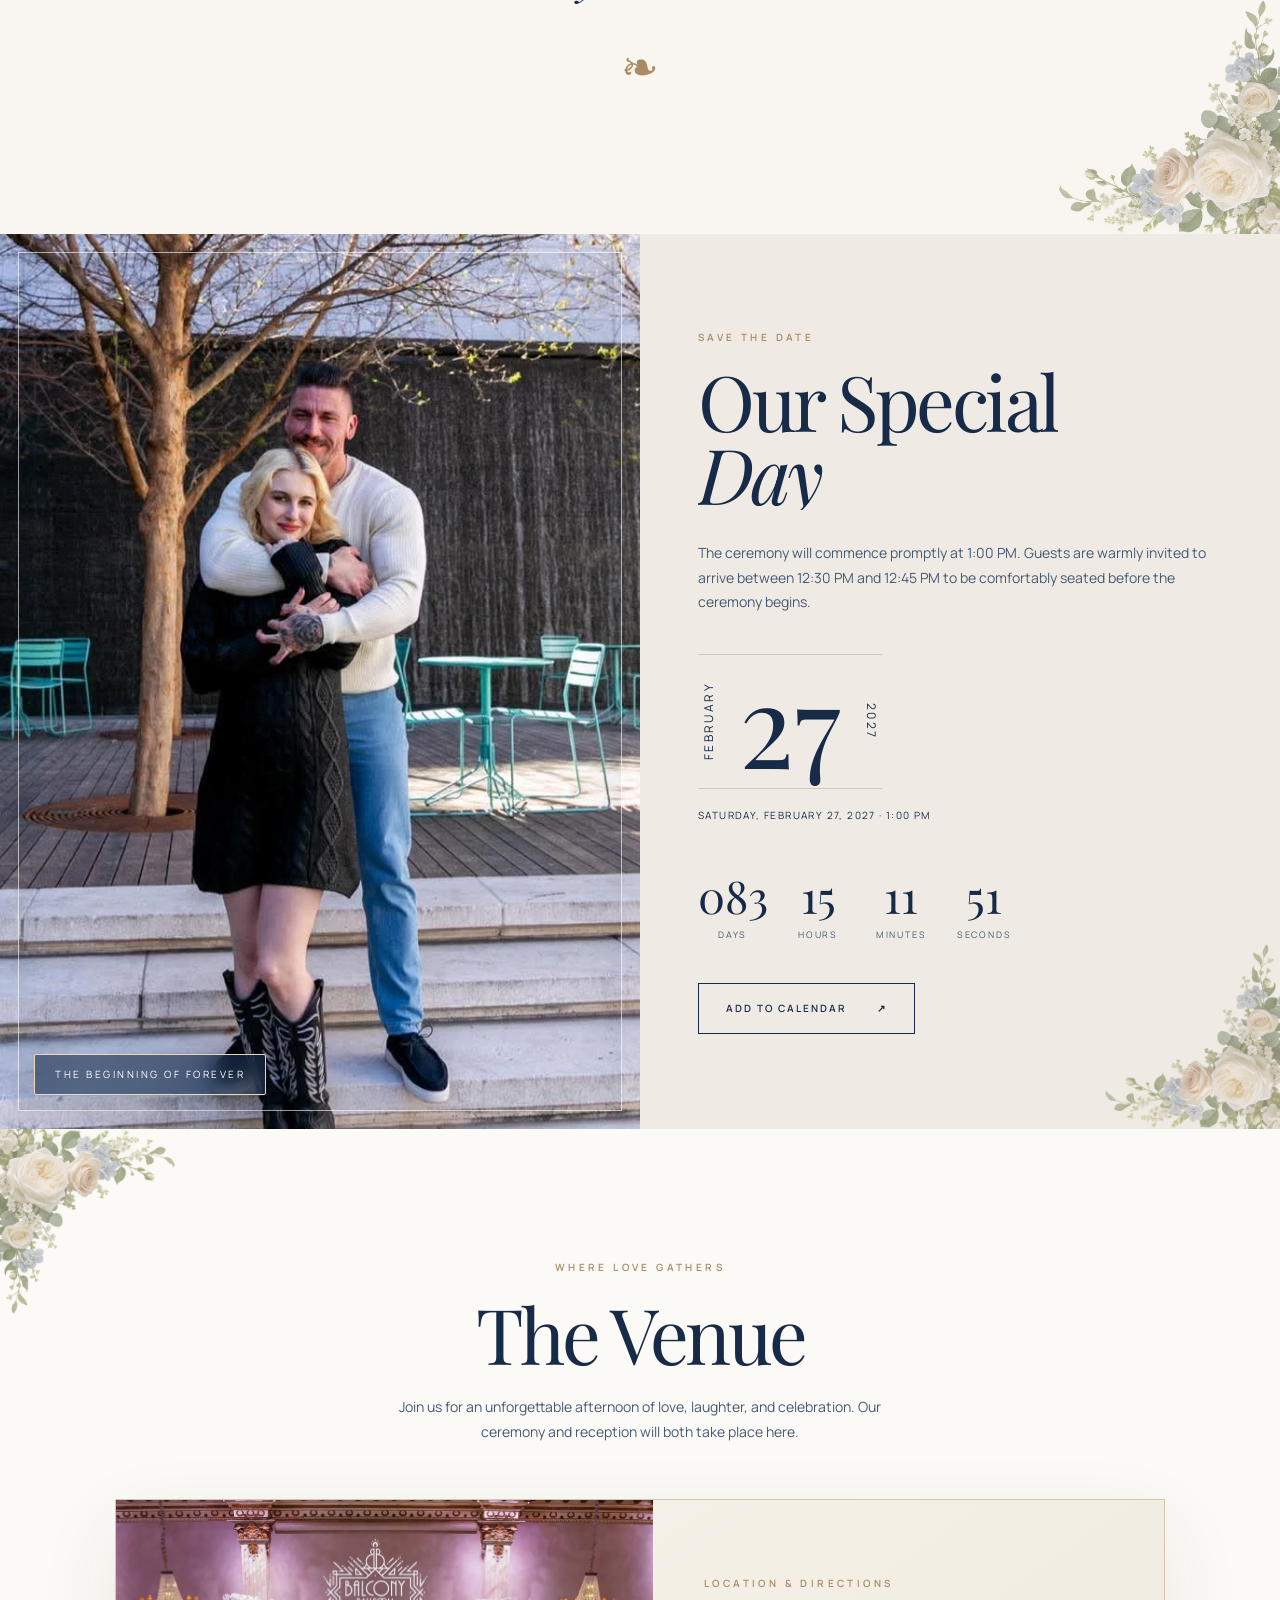
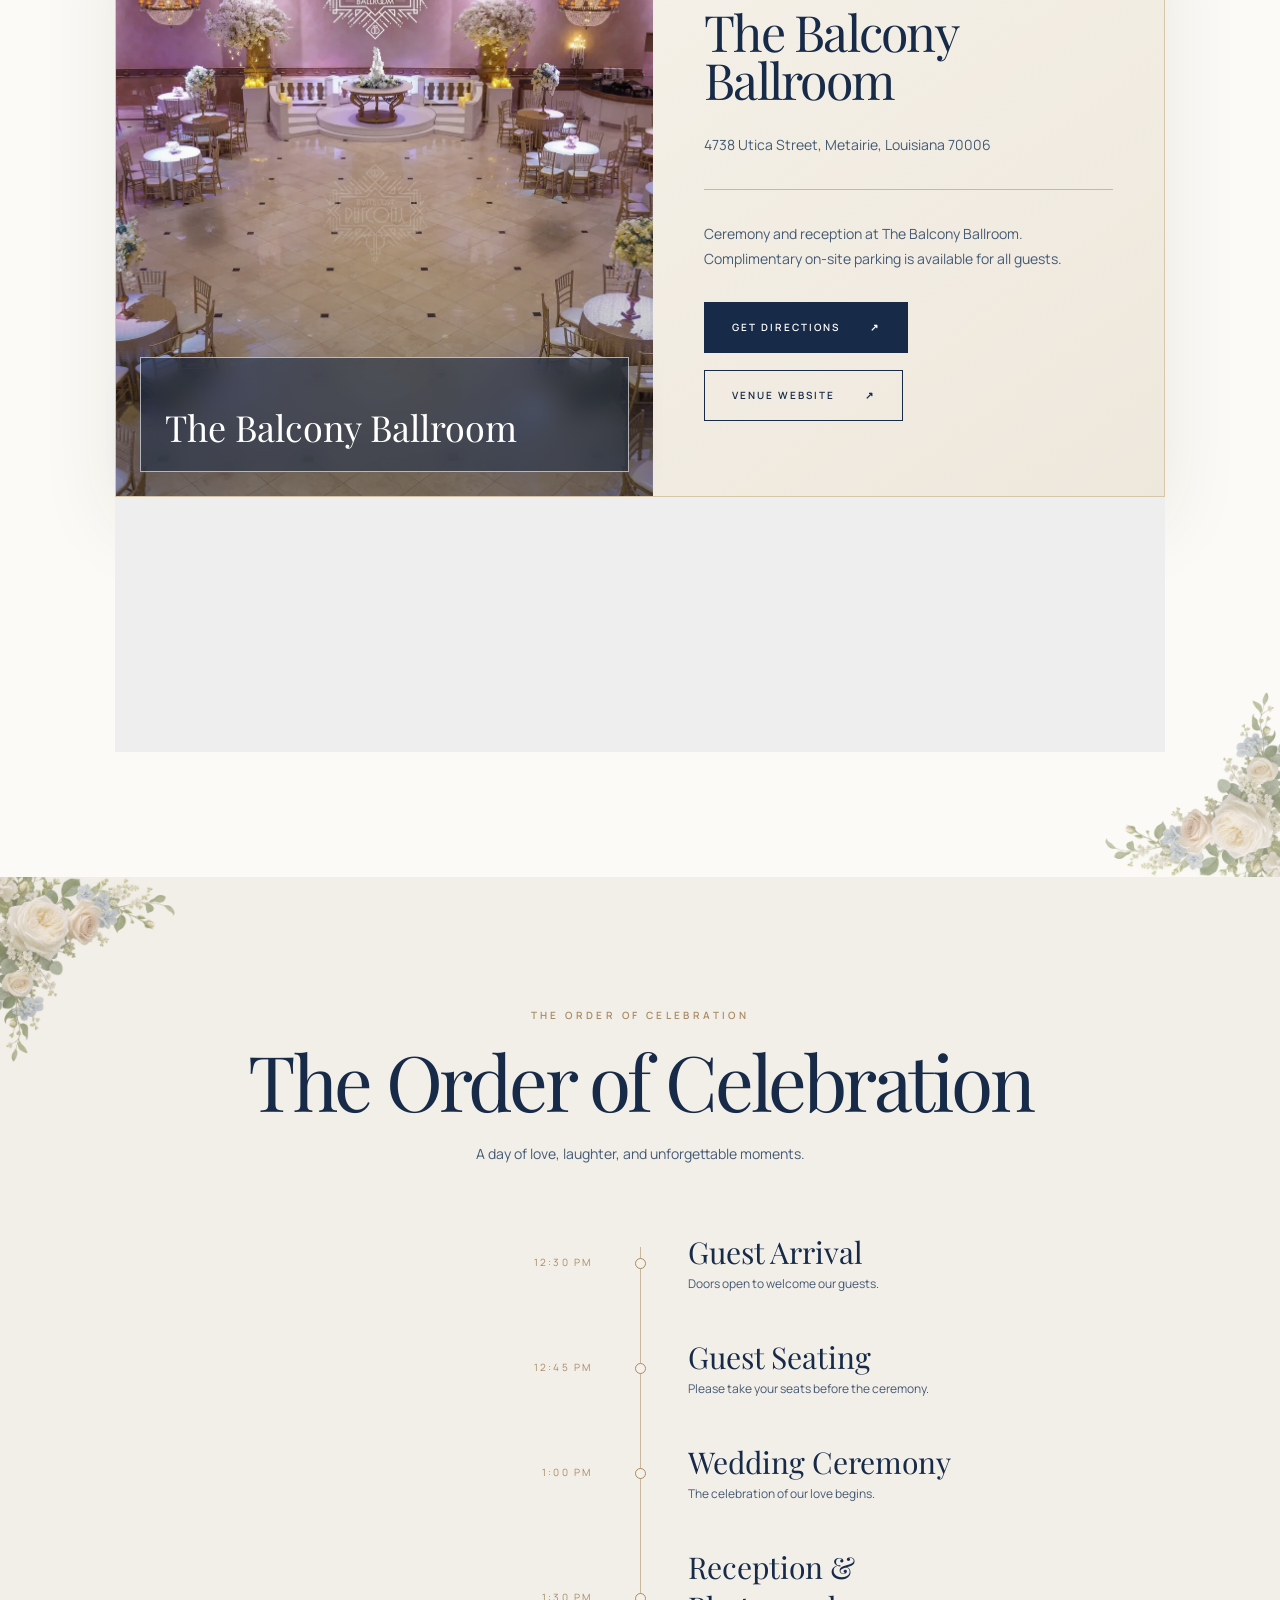
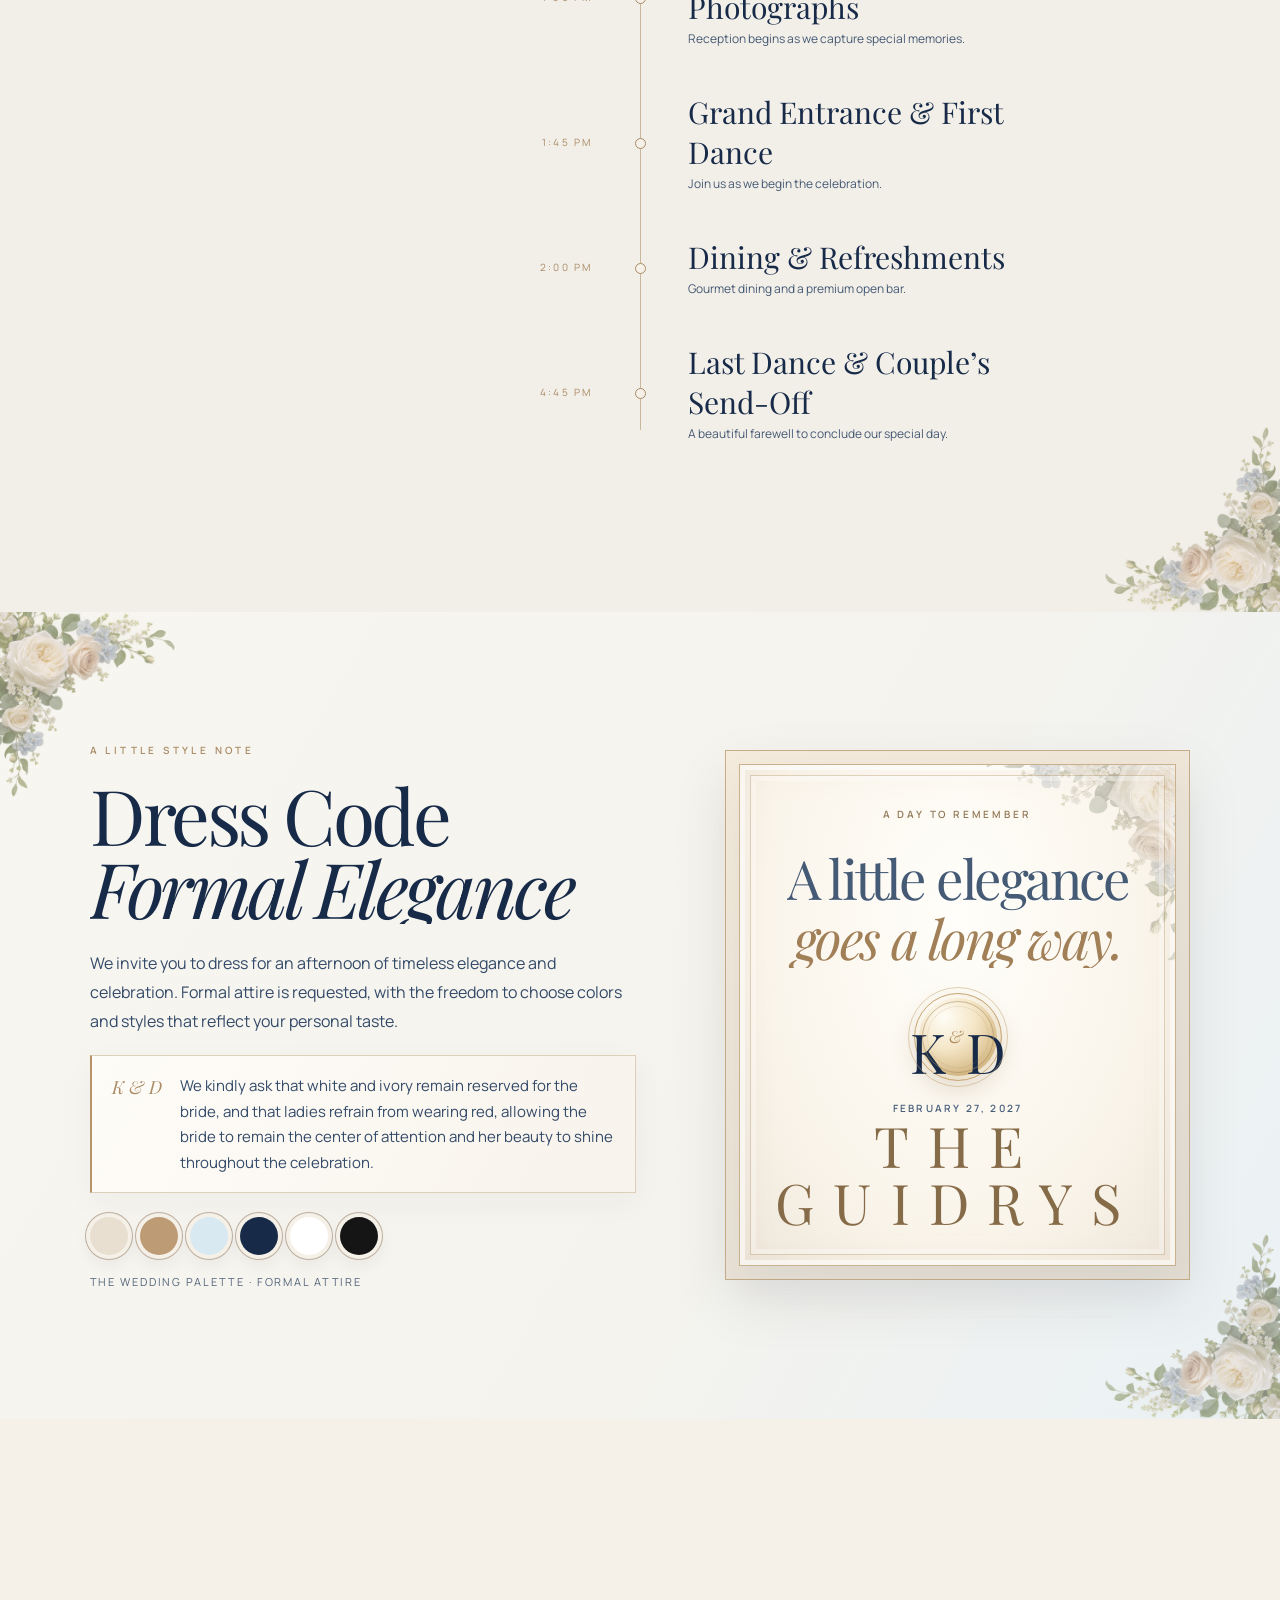
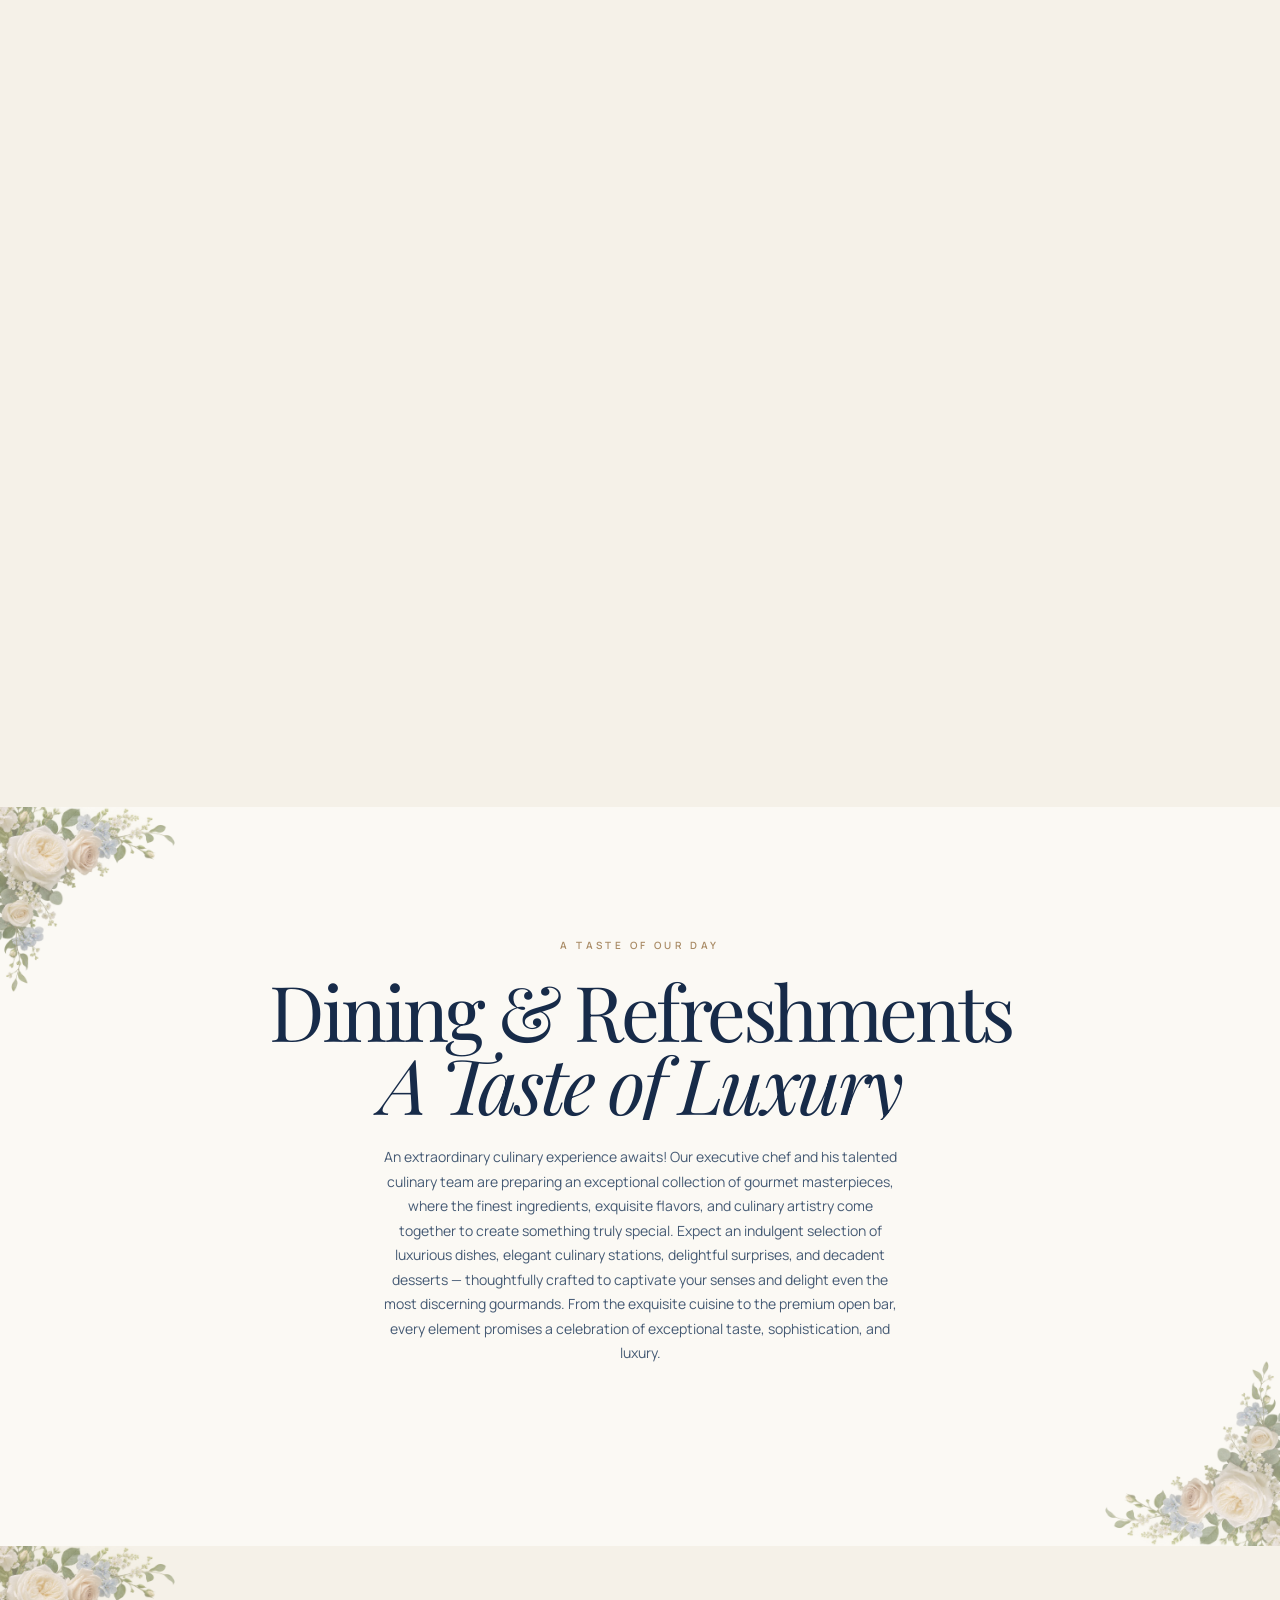
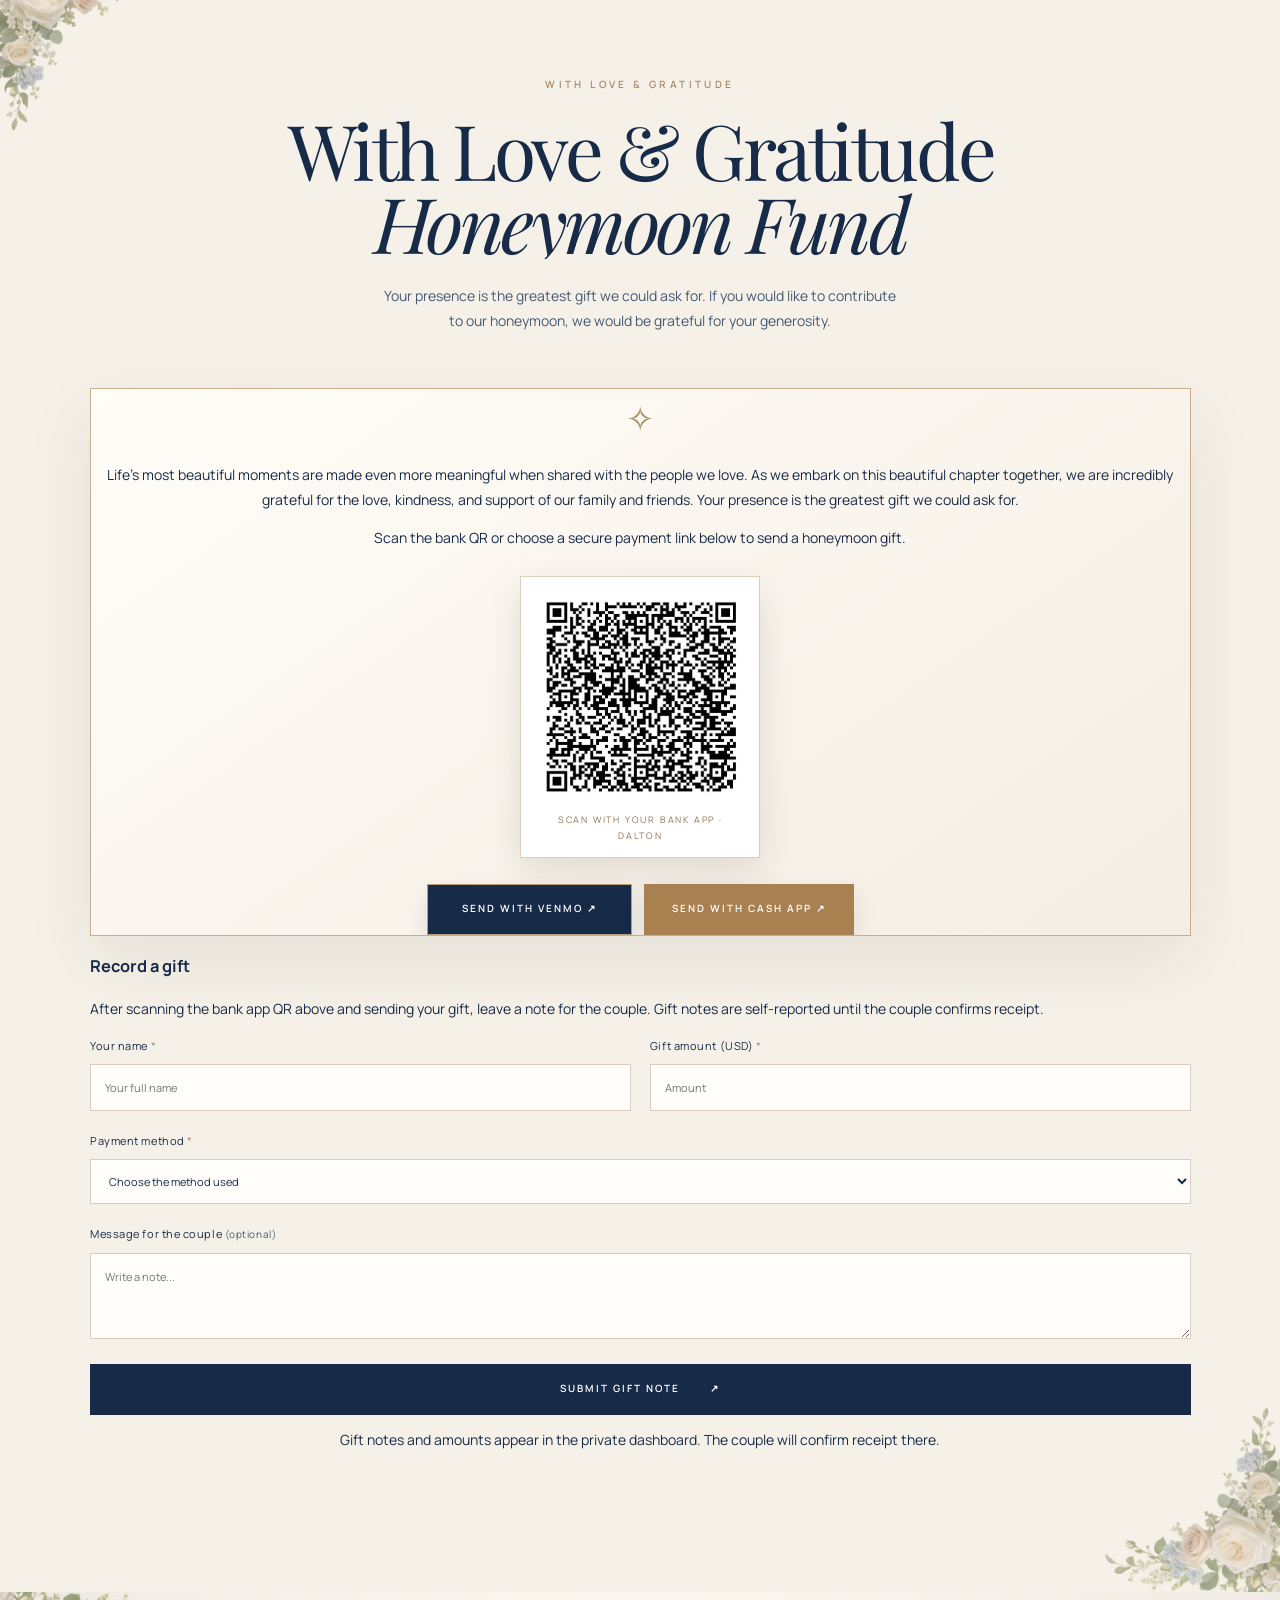
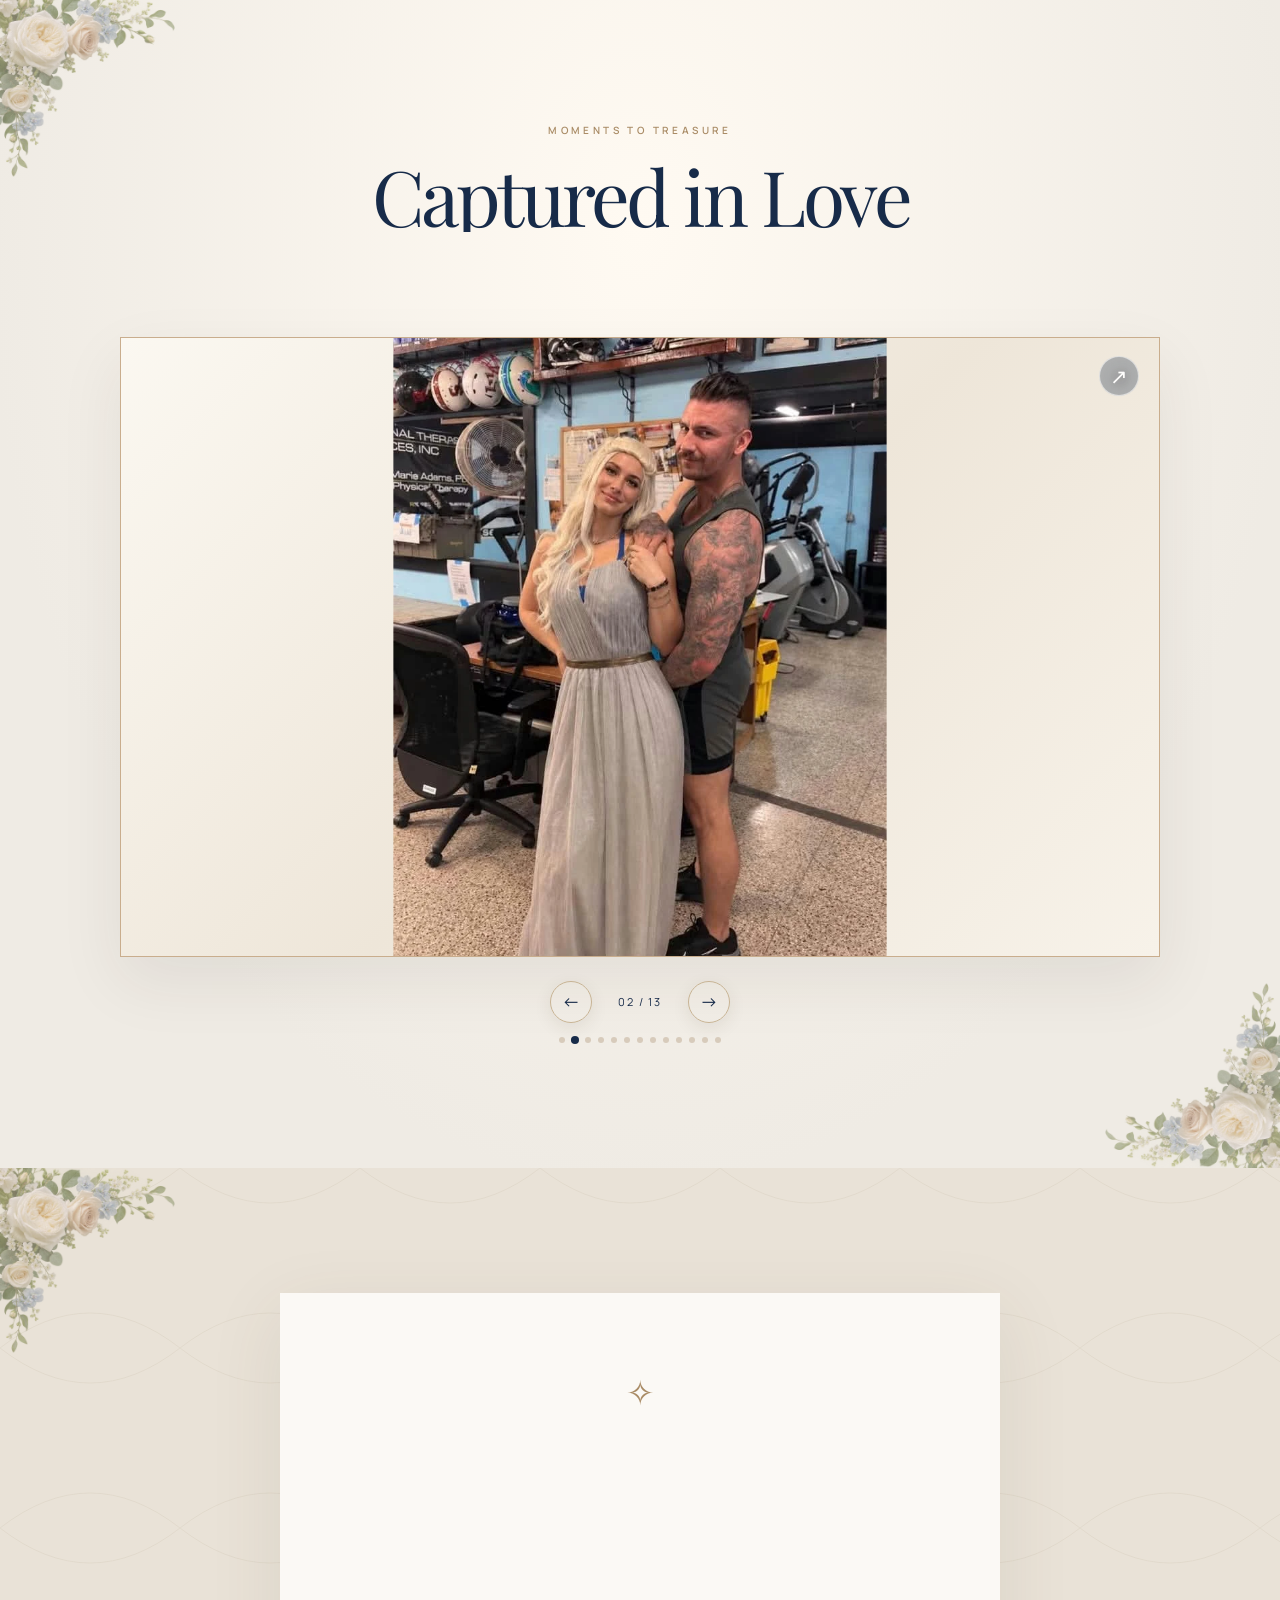
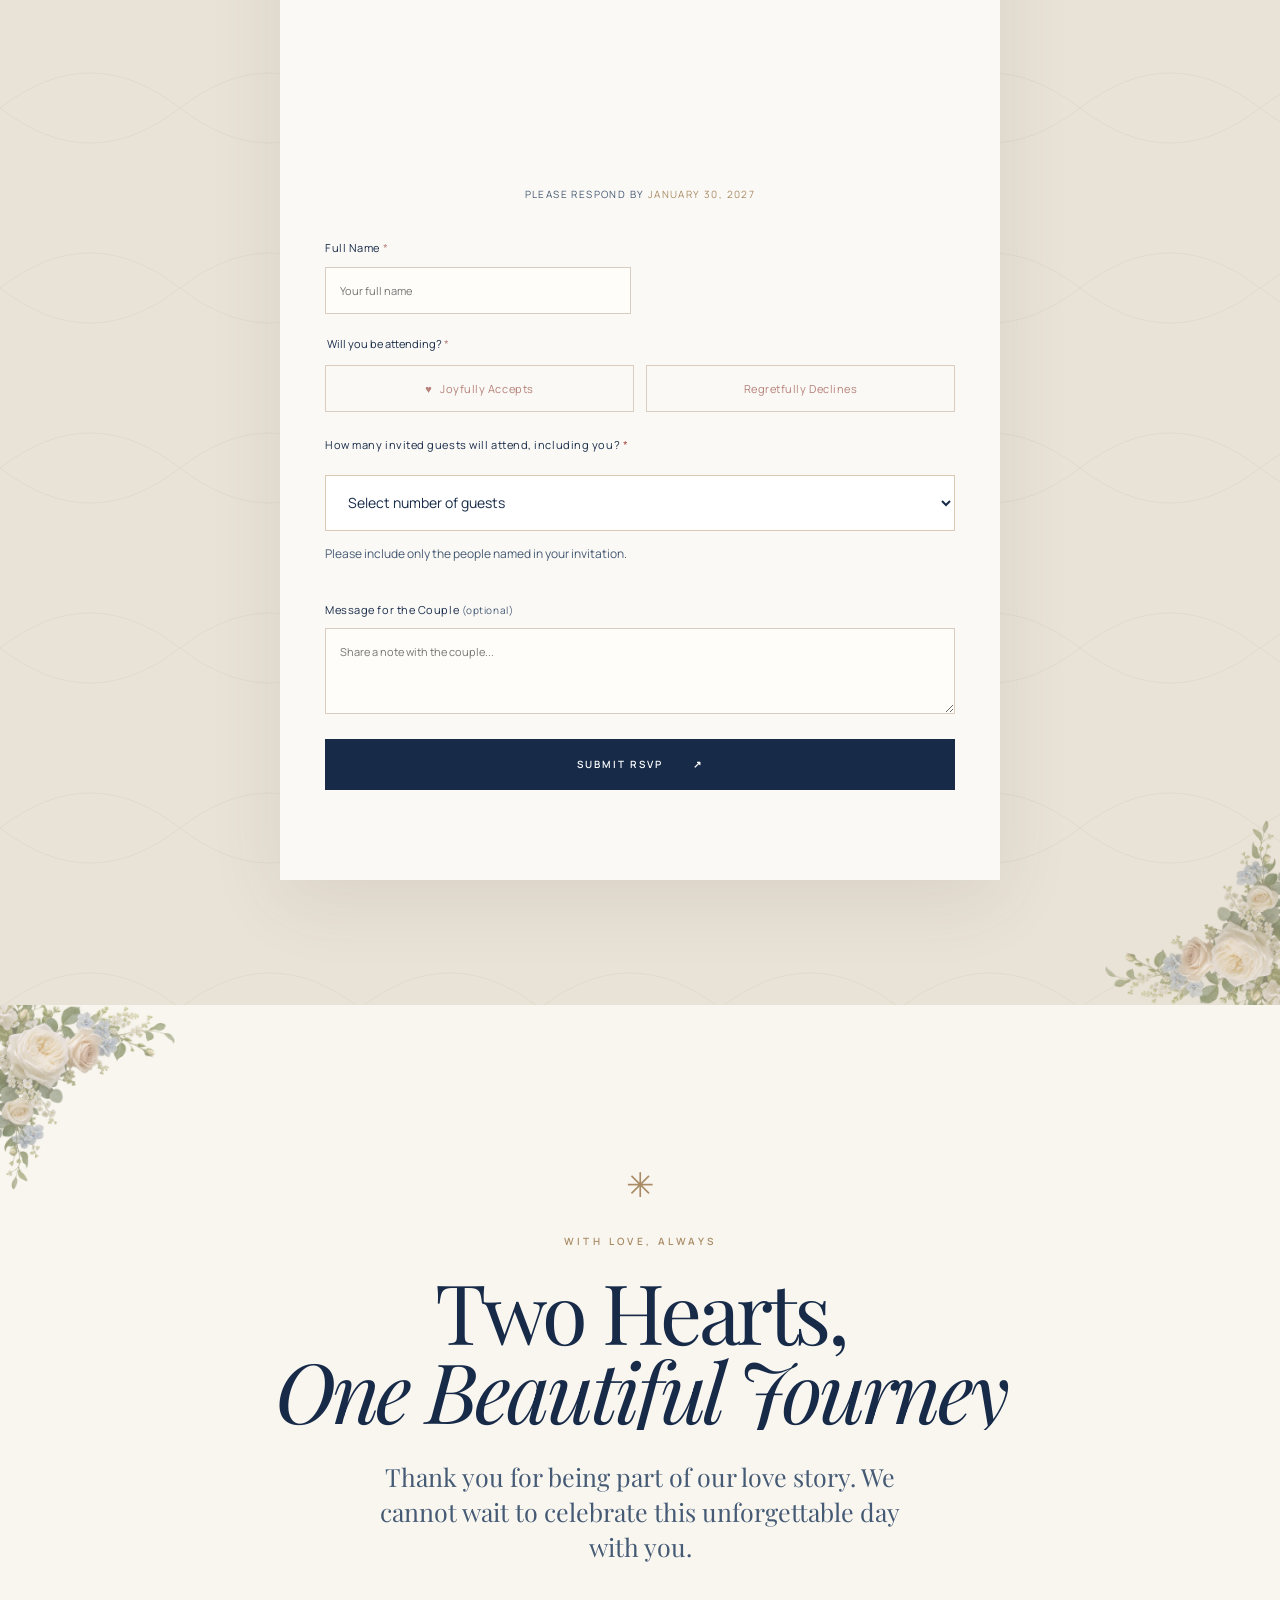
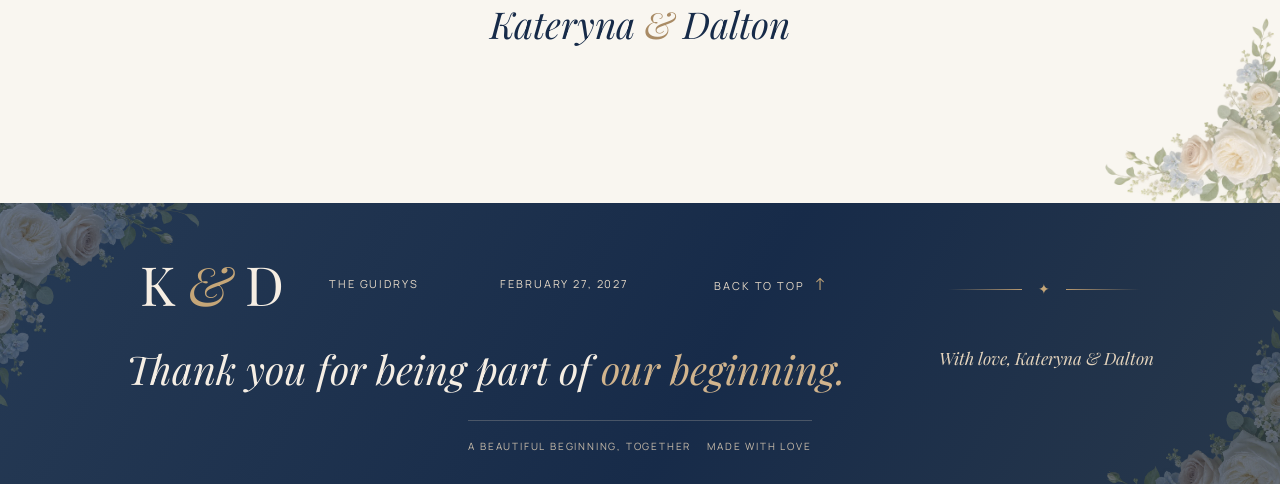
==== commit f1ee91d5: "Animate the envelope reveal and fit the invitation on short screens" ====
--- a/index.html
+++ b/index.html
@@ -445,6 +445,35 @@
 @media(prefers-reduced-motion:no-preference){
  .lake-como-invite.opening .paper-interior,.lake-como-invite.opened .paper-interior{transform:translateY(0) scale(.985) rotateX(3deg) rotateZ(-.3deg)}
  .lake-como-invite.card-rising .paper-interior{transform:translateY(0) scale(1) rotateX(0) rotateZ(0)}
+}
+
+/* Visible physical envelope reveal + short-screen invitation fit. */
+.envelope-cover .envelope-flap{
+ display:block!important;z-index:9!important;height:58%;clip-path:polygon(0 0,100% 0,50% 78%);
+ background-image:url('/assets/envelope-cover-reference.webp')!important;
+ background-repeat:no-repeat!important;background-position:center top!important;
+ background-size:100% 172.42%!important;
+ transform-origin:50% 0!important;transform-style:preserve-3d!important;
+ backface-visibility:hidden!important;filter:drop-shadow(0 8px 11px #6a563535)!important;
+ transition:transform 1.18s cubic-bezier(.16,.72,.2,1),filter .55s ease!important;
+}
+.seal-button{z-index:14!important}
+.lake-como-invite.opening .envelope-flap,.lake-como-invite.opened .envelope-flap{
+ display:block!important;transform:rotateX(180deg) translateZ(1px)!important;
+ transition-delay:0s!important;filter:drop-shadow(0 12px 16px #6a56354a)!important;
+}
+.lake-como-invite.opening .envelope-cover{
+ transition:opacity .72s ease 1.22s,visibility 0s linear 1.94s!important;
+}
+@media(max-height:600px) and (min-width:601px){
+ .paper-interior{padding:20px 22px 24px!important;gap:7px!important;justify-content:center!important}
+ .paper-interior .eyebrow{font-size:8px!important;letter-spacing:.24em!important}
+ .paper-interior h2{font-size:clamp(24px,7vh,34px)!important;line-height:1!important;margin:2px 0!important}
+ .paper-interior p{font-size:12px!important;line-height:1.32!important;max-width:27ch!important}
+ .paper-interior .thin-rule{margin:6px auto!important}
+ .paper-interior .inside-date{font-size:8px!important;margin-top:2px!important}
+ .paper-interior .inside-continue{margin-top:4px!important;padding:7px 11px!important;font-size:8px!important}
+ .paper-interior .inside-flower{opacity:.06!important}
 }
 </style></head><body>
 <div id="preloader" class="preloader"><span class="pre-monogram">K <em>&</em> D</span><span class="pre-caption">A LOVE STORY</span></div>
@@ -587,7 +616,7 @@
 const copyObserver=new IntersectionObserver(entries=>entries.forEach(entry=>{if(entry.isIntersecting){entry.target.classList.add('copy-visible');copyObserver.unobserve(entry.target);}}),{threshold:.14});
 document.querySelectorAll('main section:not(.hero) h2,main section:not(.hero) h3,main section:not(.hero) h4,main section:not(.hero) p,main section:not(.hero) blockquote,main section:not(.hero) .eyebrow').forEach((el,index)=>{el.classList.add('luxury-copy');el.dataset.copyMotion=String(index%4);el.style.setProperty('--copy-delay',String((index%4)*70)+'ms');copyObserver.observe(el);});const inviteMessage=document.querySelector('.invite-message');if(inviteMessage){const words=inviteMessage.textContent.trim().split(/\s+/);inviteMessage.replaceChildren(...words.map((word,i)=>{const span=document.createElement('span');span.className='word';span.textContent=word;span.style.transitionDelay=Math.min(i*45,900)+'ms';return span;}));}document.querySelectorAll('.countdown b').forEach(number=>new MutationObserver(()=>{number.classList.remove('tick');void number.offsetWidth;number.classList.add('tick');}).observe(number,{childList:true,characterData:true,subtree:true}));
 window.addEventListener('load',()=>{setTimeout(()=>$('preloader').classList.add('hidden'),450);});
-const overlay=$('inviteOverlay'),inviteCard=$('inviteCard'),paperInterior=$('paperInterior'),sealButton=$('openInvite'),continueButton=paperInterior.querySelector('.inside-continue');document.body.classList.add('locked');let autoAdvanceTimer;sealButton.onclick=()=>{if(inviteCard.classList.contains('opening'))return;sealButton.disabled=true;inviteCard.classList.add('opening');paperInterior.setAttribute('aria-hidden','false');if(music&&cfg.musicUrl&&music.paused){music.play().then(()=>{musicToggle.textContent='♫ Pause music';musicToggle.setAttribute('aria-pressed','true');}).catch(()=>{musicToggle.textContent='♫ Tap to play music';});}setTimeout(()=>inviteCard.classList.add('opened','card-rising'),1050);setTimeout(()=>inviteCard.classList.add('card-ready'),2600);autoAdvanceTimer=setTimeout(()=>{if(!overlay.classList.contains('closing'))continueButton.click();},4000);};
+const overlay=$('inviteOverlay'),inviteCard=$('inviteCard'),paperInterior=$('paperInterior'),sealButton=$('openInvite'),continueButton=paperInterior.querySelector('.inside-continue');document.body.classList.add('locked');let autoAdvanceTimer;sealButton.onclick=()=>{if(inviteCard.classList.contains('opening'))return;sealButton.disabled=true;inviteCard.classList.add('opening');paperInterior.setAttribute('aria-hidden','false');if(music&&cfg.musicUrl&&music.paused){music.play().then(()=>{musicToggle.textContent='♫ Pause music';musicToggle.setAttribute('aria-pressed','true');}).catch(()=>{musicToggle.textContent='♫ Tap to play music';});}setTimeout(()=>inviteCard.classList.add('opened','card-rising'),1450);setTimeout(()=>inviteCard.classList.add('card-ready'),2600);autoAdvanceTimer=setTimeout(()=>{if(!overlay.classList.contains('closing'))continueButton.click();},4000);};
 continueButton.onclick=()=>{clearTimeout(autoAdvanceTimer);inviteCard.classList.add('card-leaving');document.body.classList.add('site-reveal');overlay.classList.add('closing');setTimeout(()=>{overlay.remove();document.body.classList.remove('locked');window.scrollTo({top:0,behavior:'instant'});},1150);};
 const form=$('rsvpForm');
 const guestCount=$('guestCount'),guestNames=$('guestNames'),guestDetails=$('guestDetails');
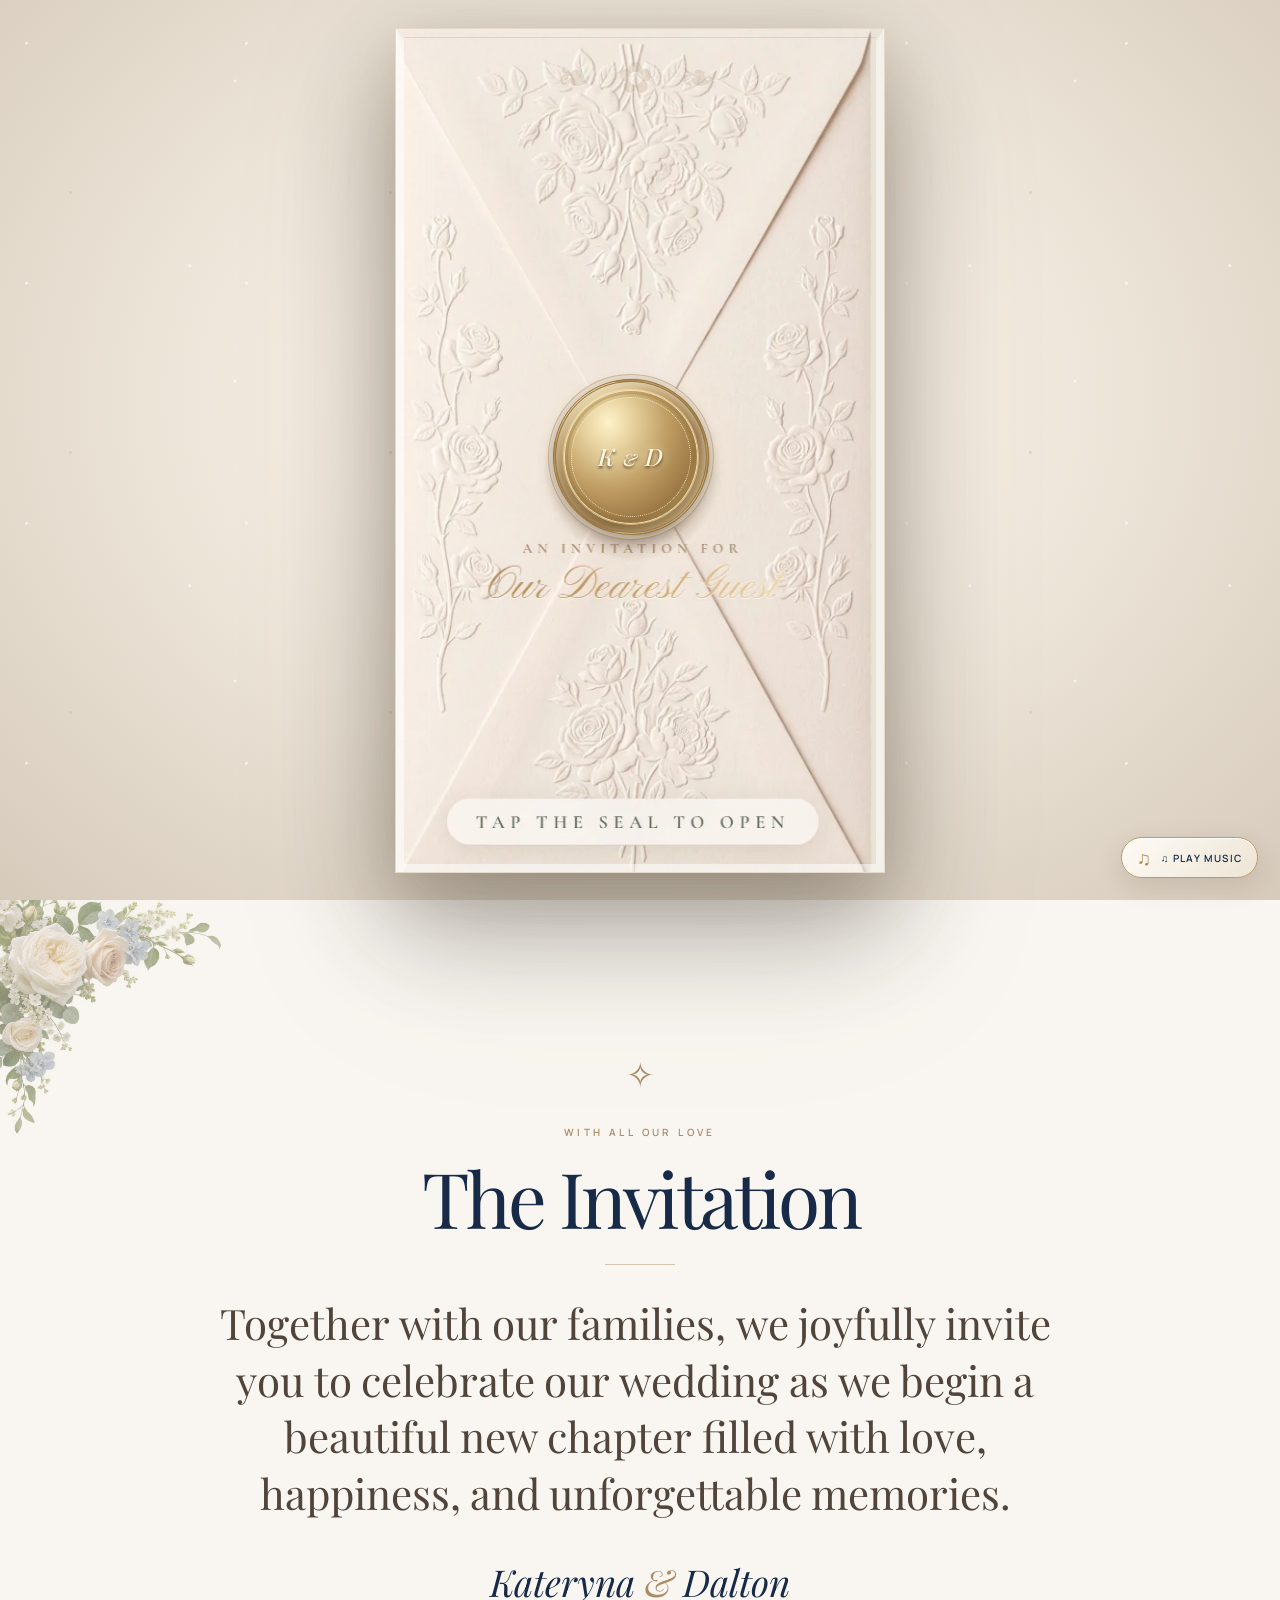
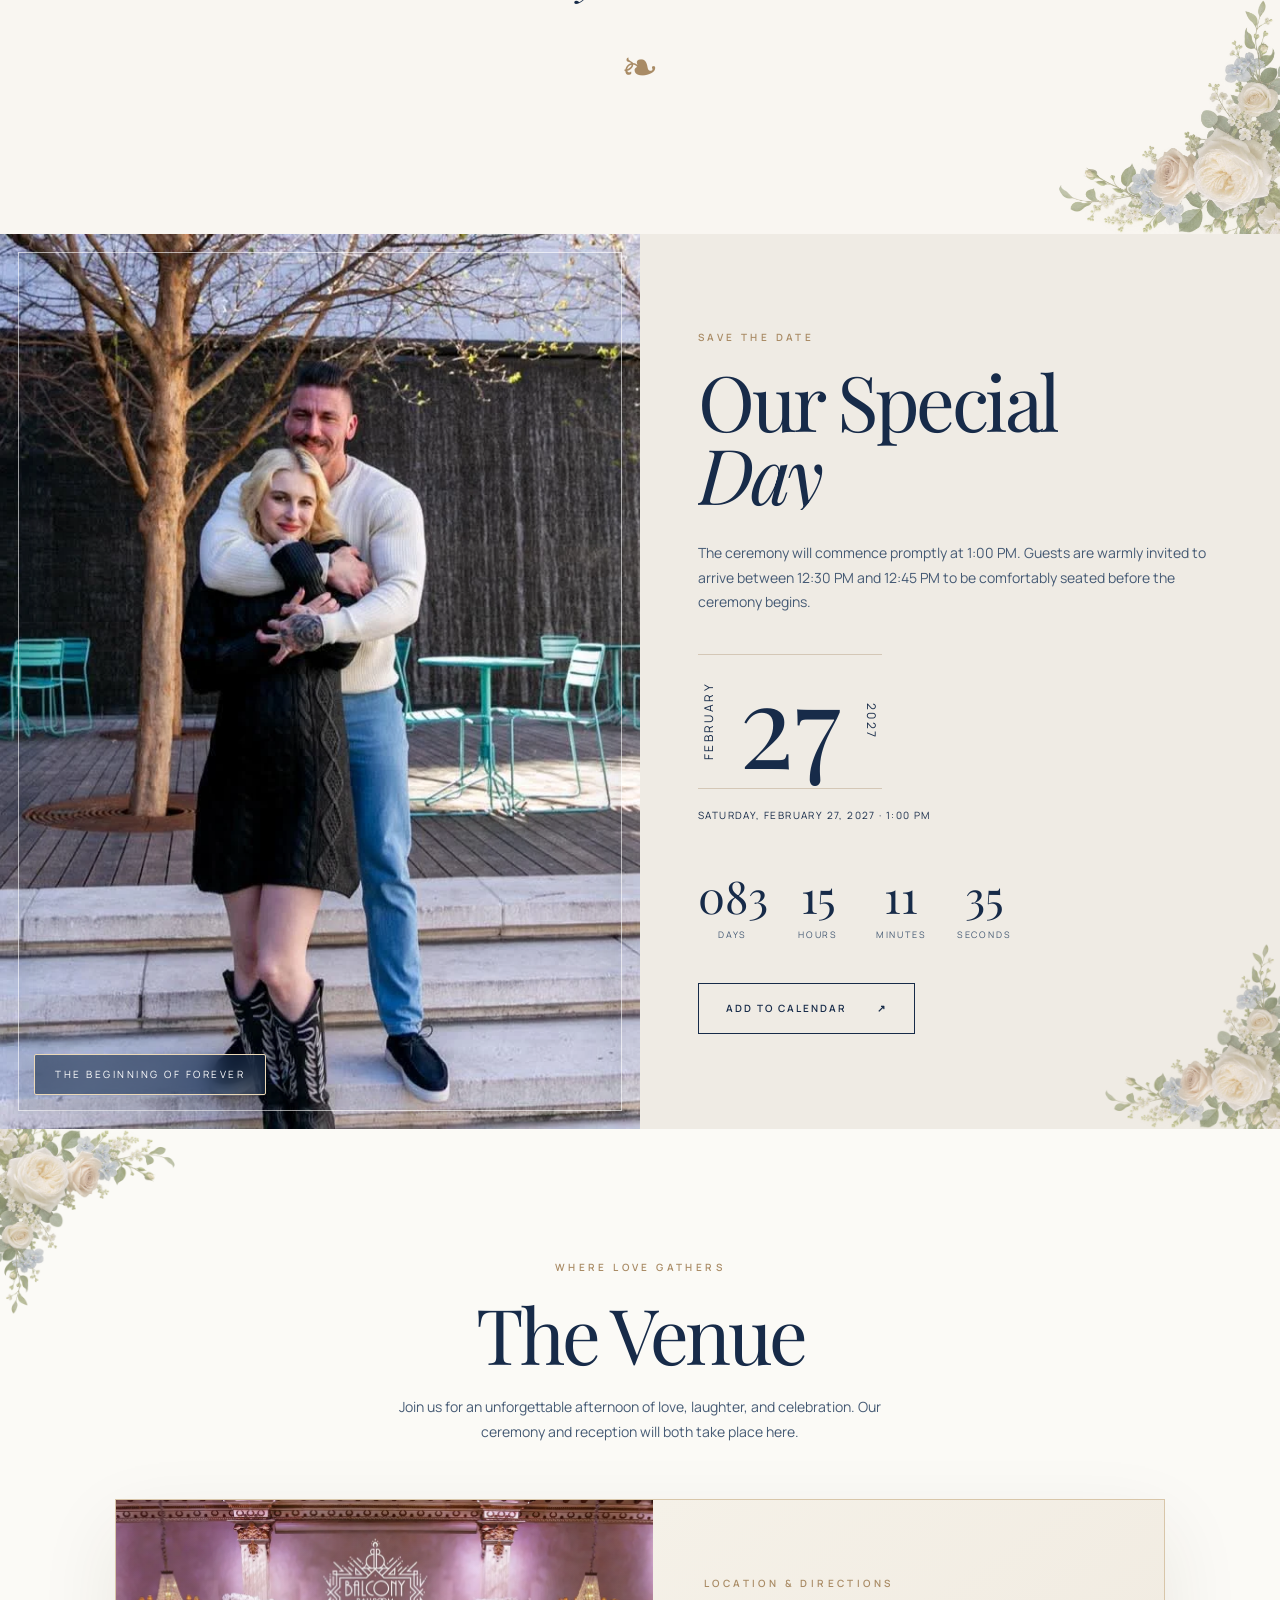
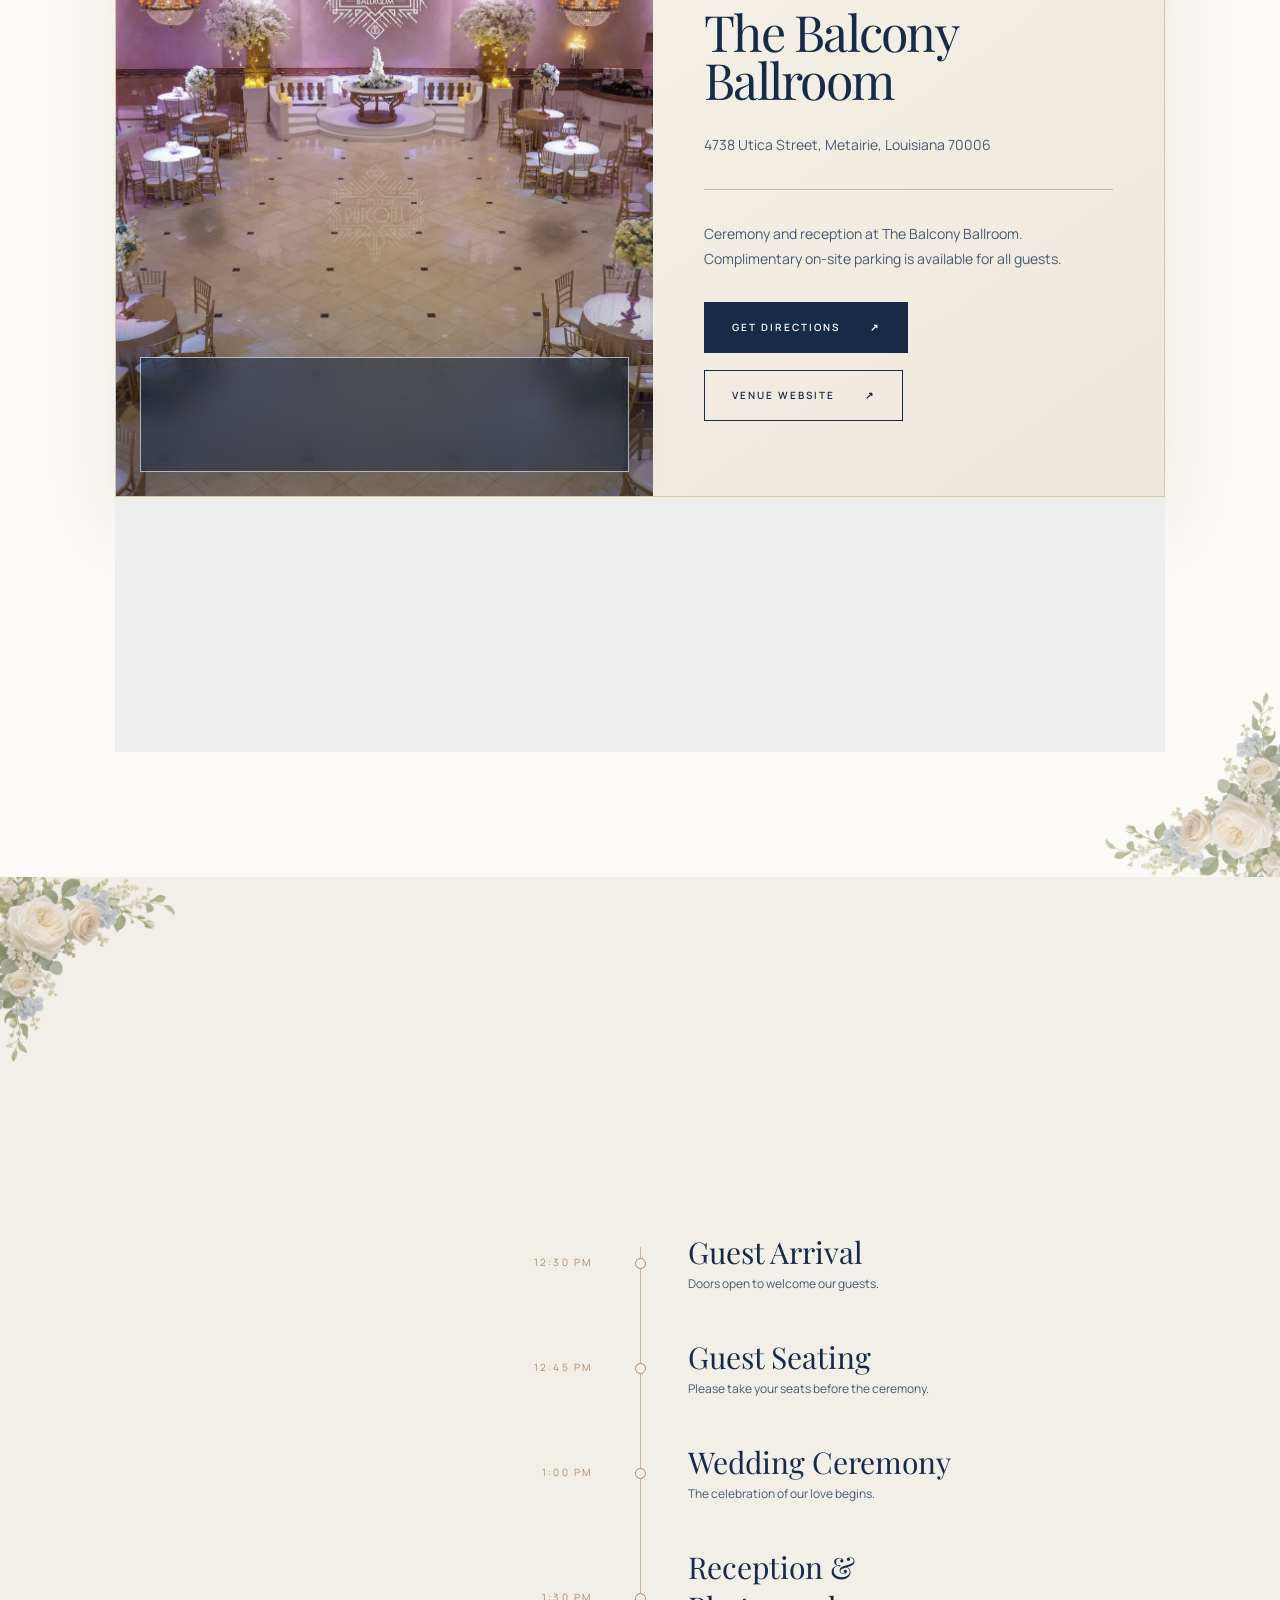
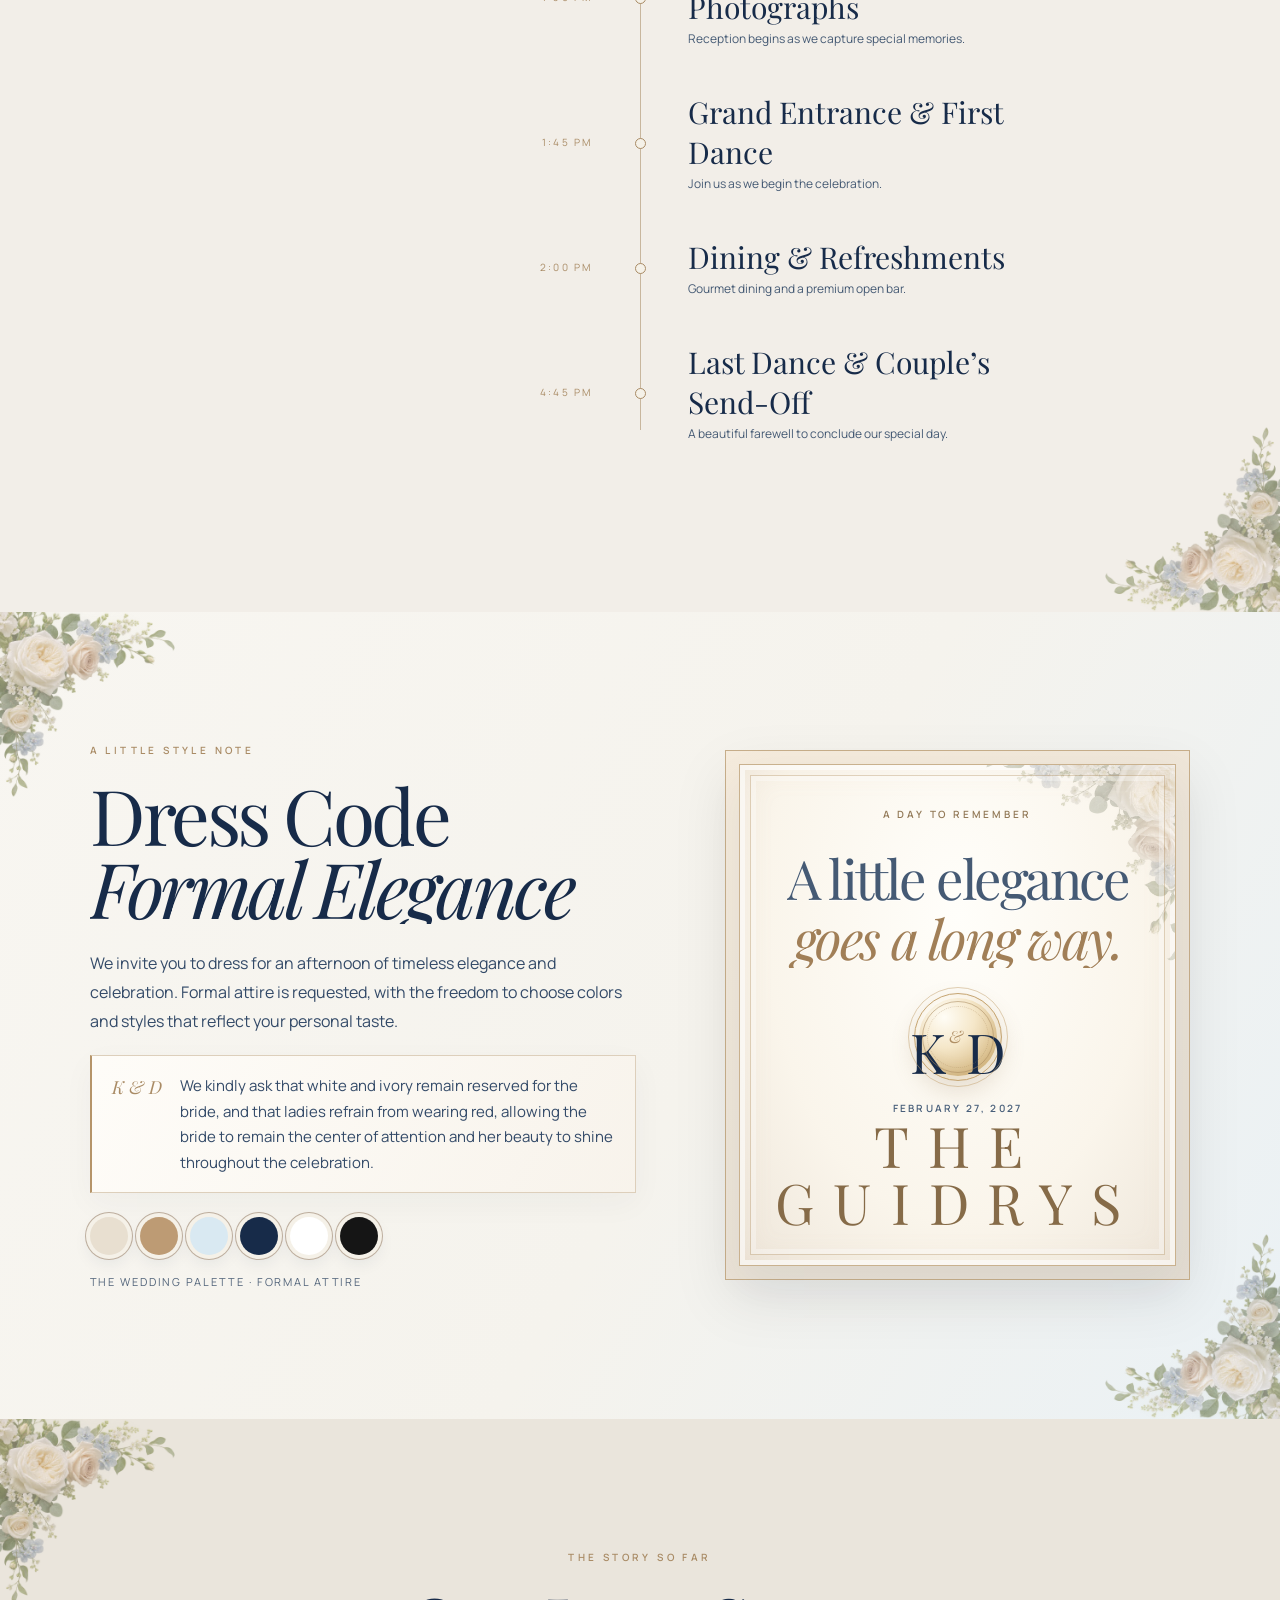
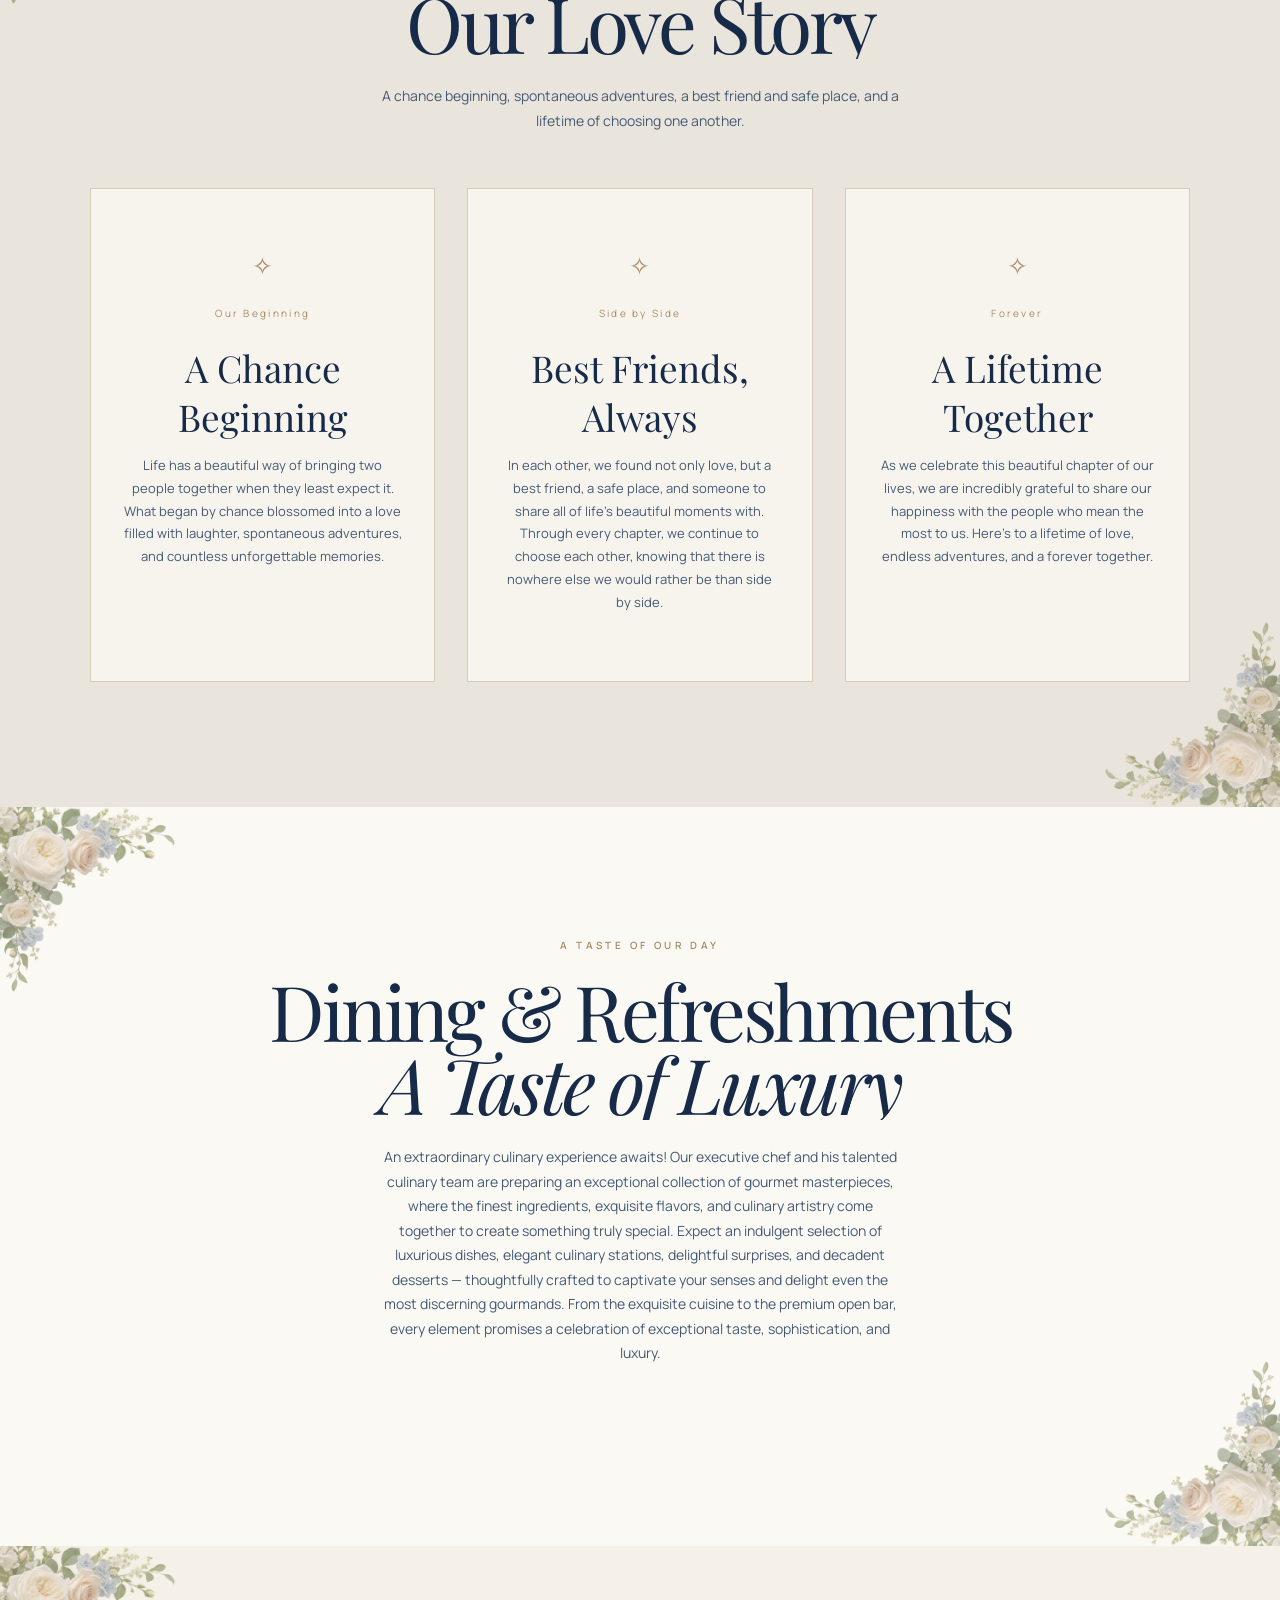
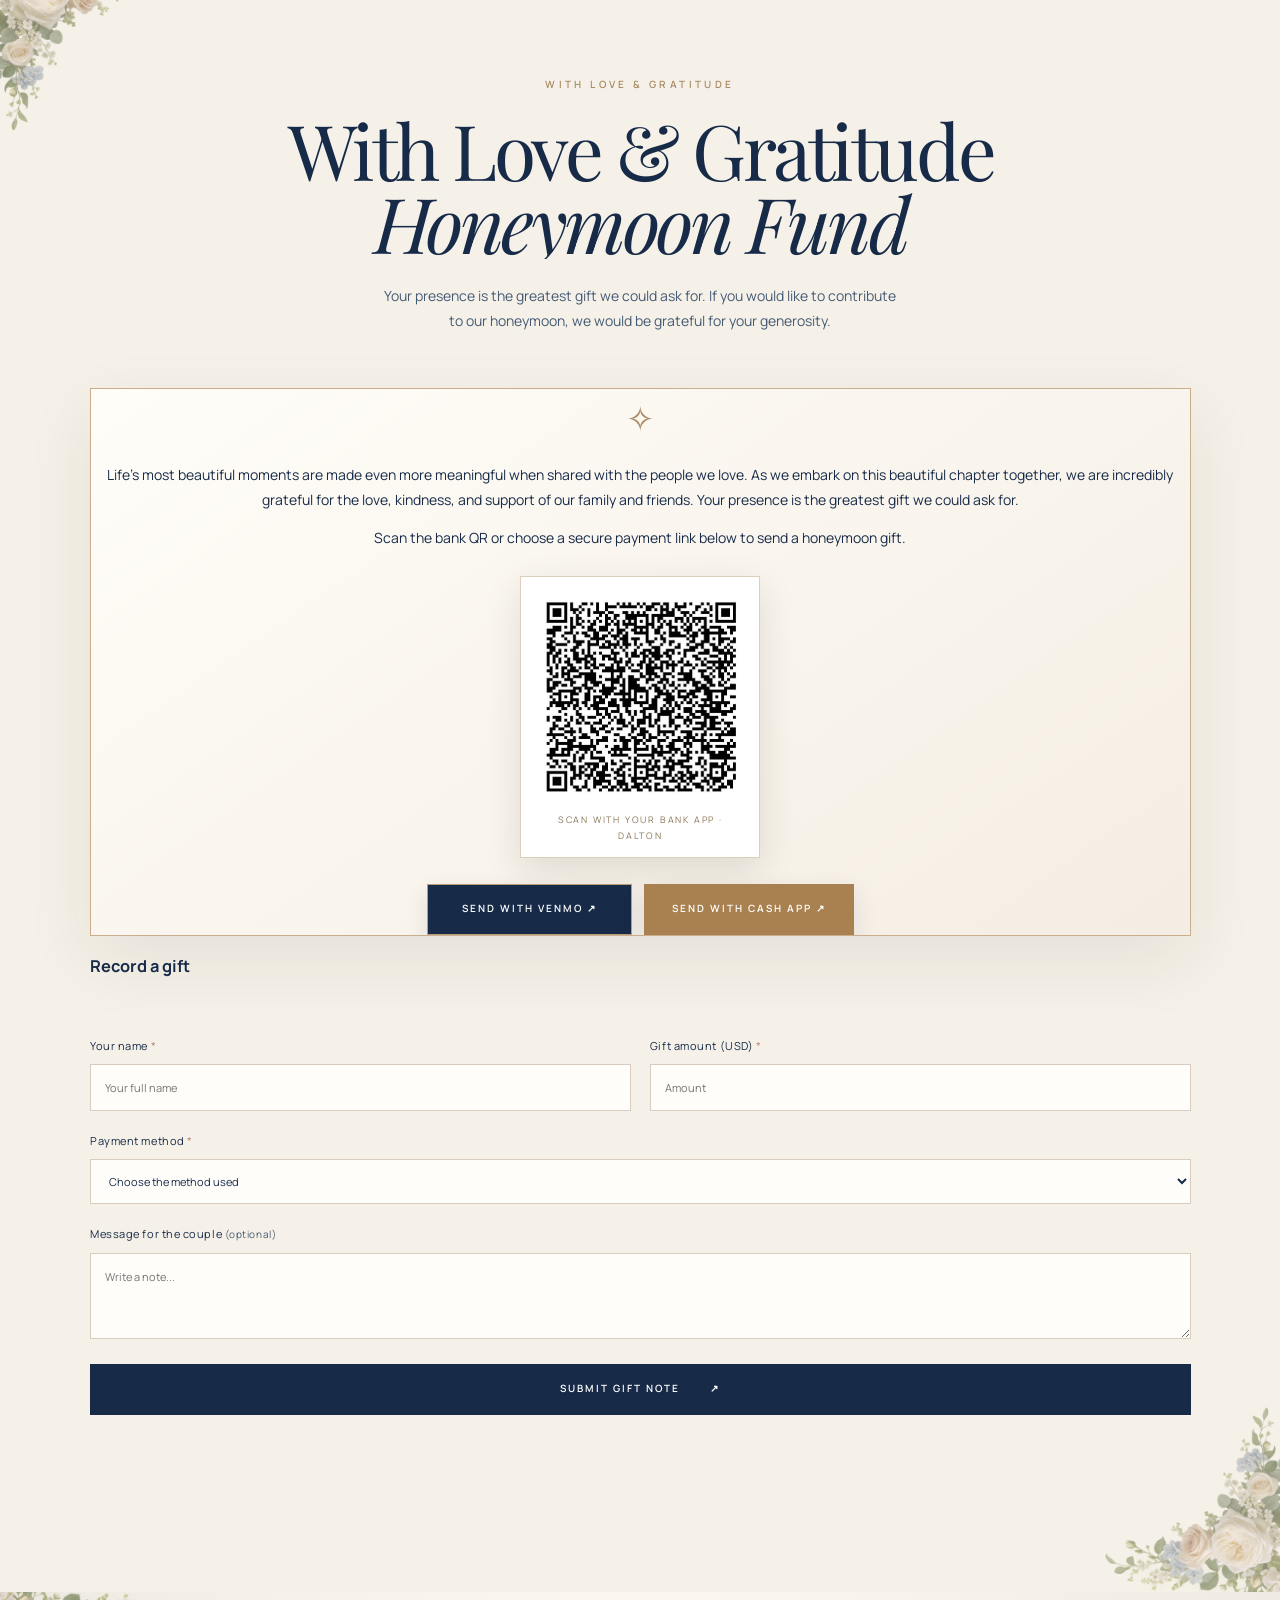
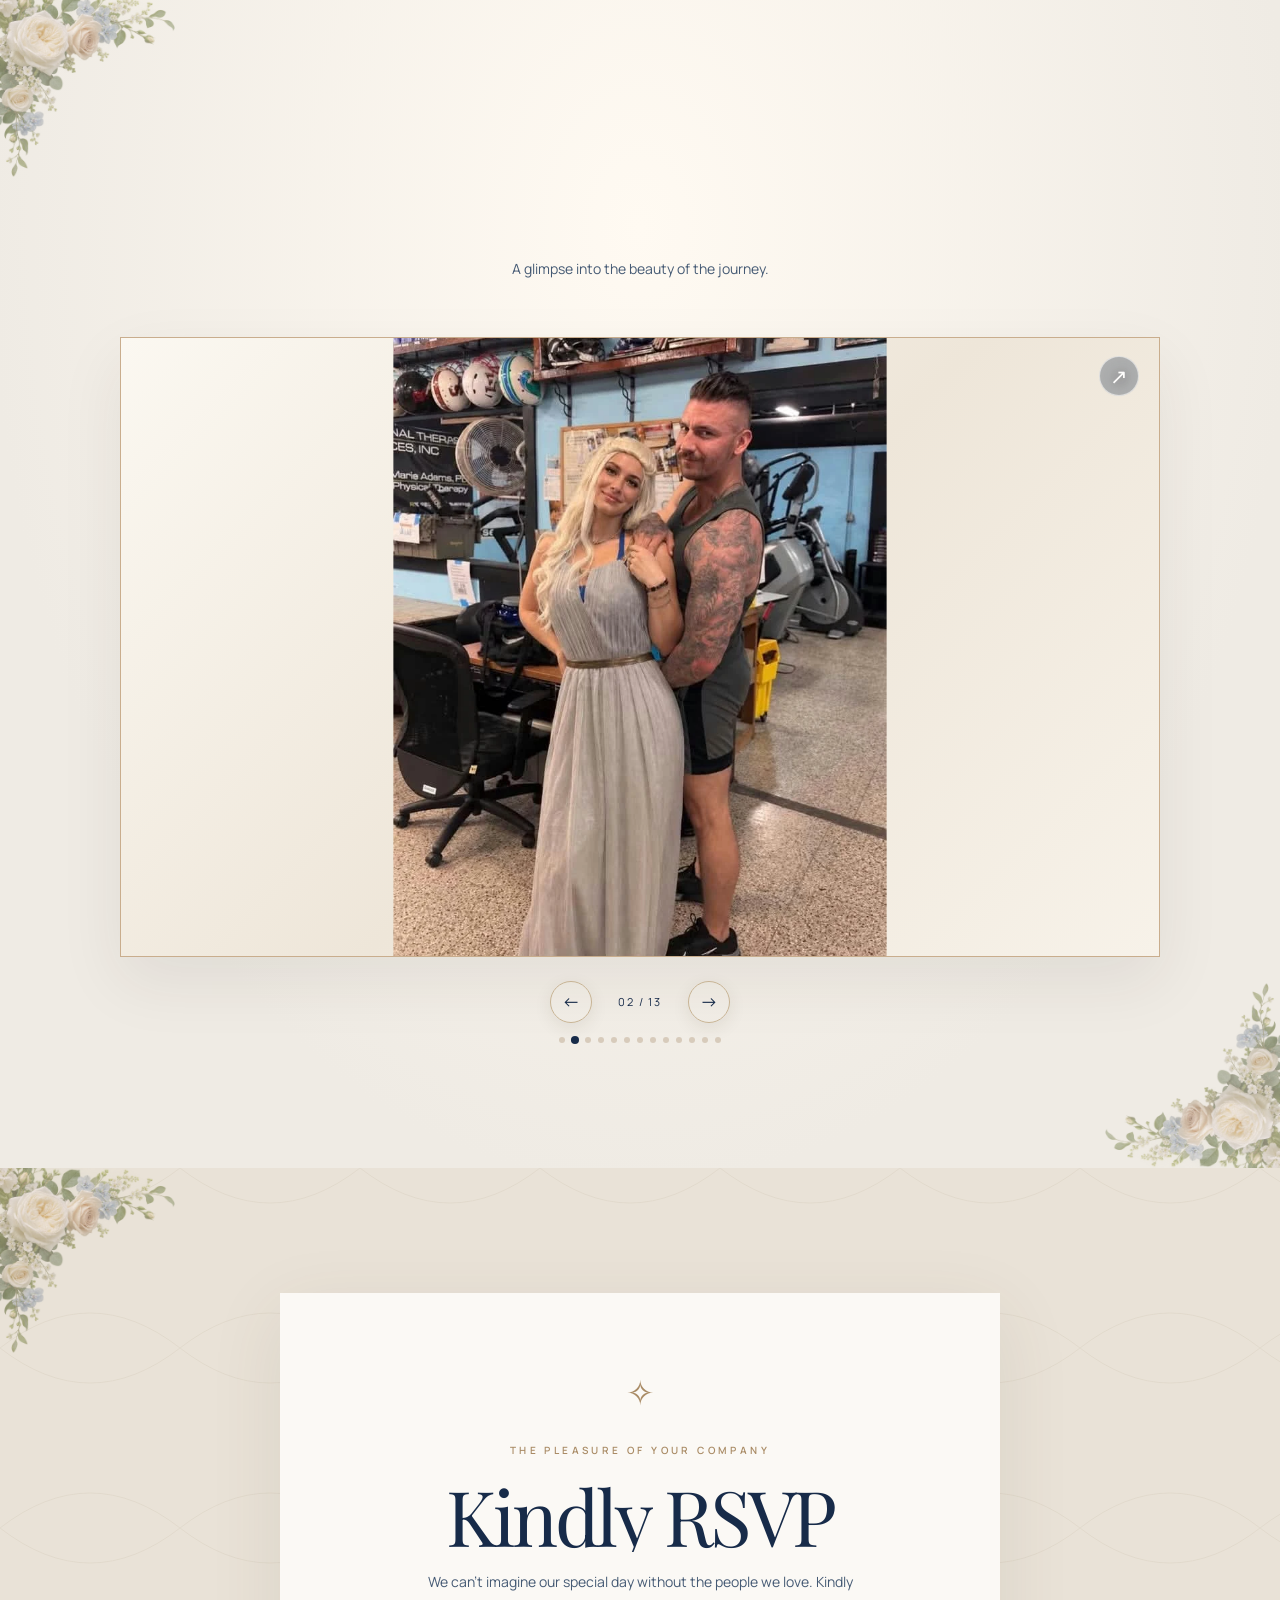
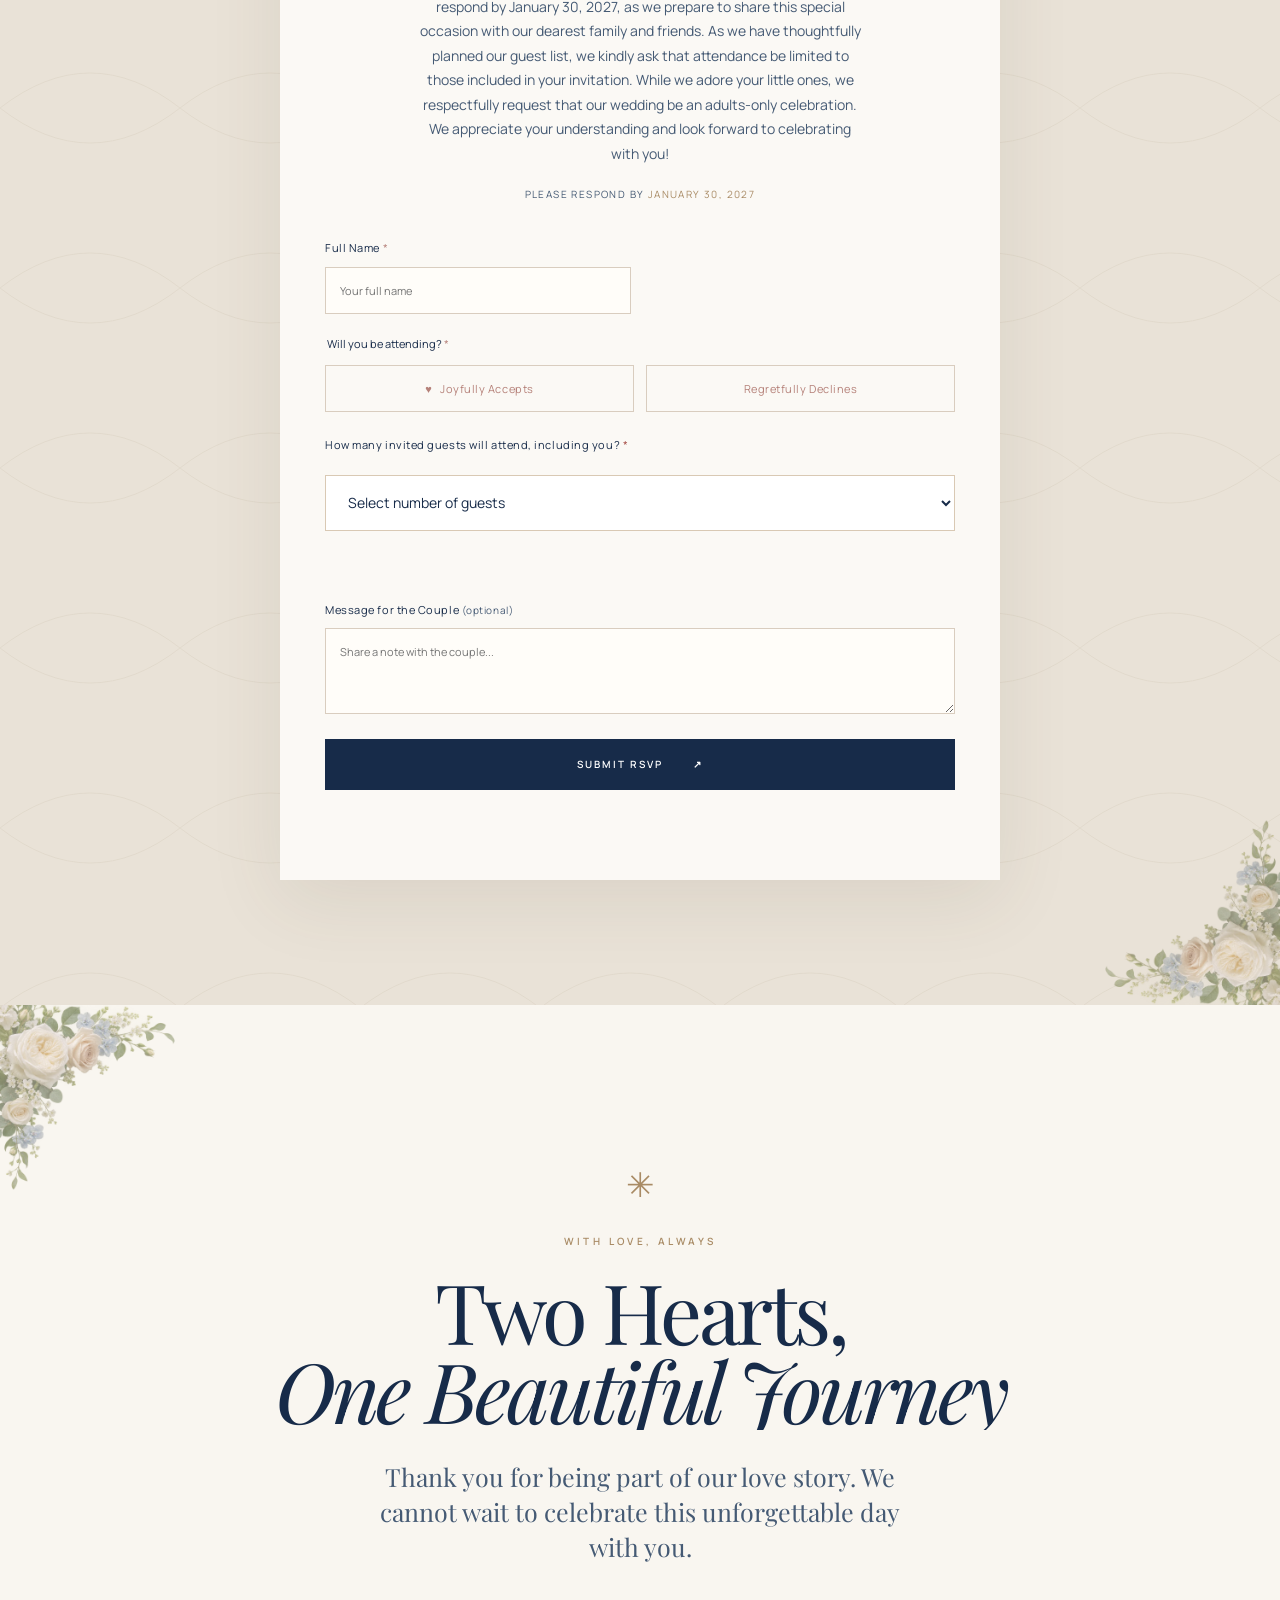
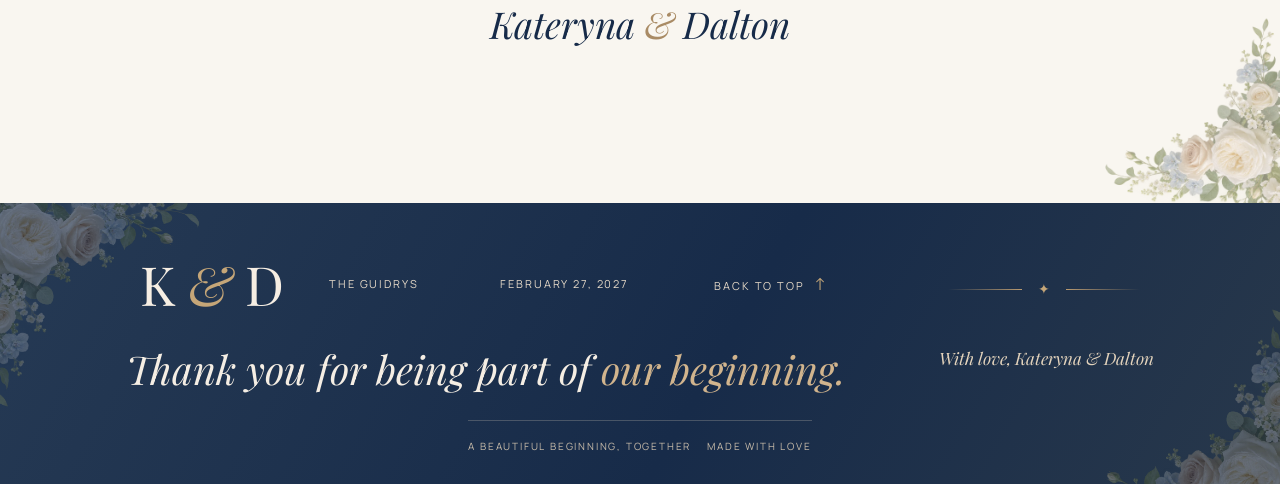
==== commit 30d9120c: "Set the invitation reveal to six seconds" ====
--- a/index.html
+++ b/index.html
@@ -616,7 +616,7 @@
 const copyObserver=new IntersectionObserver(entries=>entries.forEach(entry=>{if(entry.isIntersecting){entry.target.classList.add('copy-visible');copyObserver.unobserve(entry.target);}}),{threshold:.14});
 document.querySelectorAll('main section:not(.hero) h2,main section:not(.hero) h3,main section:not(.hero) h4,main section:not(.hero) p,main section:not(.hero) blockquote,main section:not(.hero) .eyebrow').forEach((el,index)=>{el.classList.add('luxury-copy');el.dataset.copyMotion=String(index%4);el.style.setProperty('--copy-delay',String((index%4)*70)+'ms');copyObserver.observe(el);});const inviteMessage=document.querySelector('.invite-message');if(inviteMessage){const words=inviteMessage.textContent.trim().split(/\s+/);inviteMessage.replaceChildren(...words.map((word,i)=>{const span=document.createElement('span');span.className='word';span.textContent=word;span.style.transitionDelay=Math.min(i*45,900)+'ms';return span;}));}document.querySelectorAll('.countdown b').forEach(number=>new MutationObserver(()=>{number.classList.remove('tick');void number.offsetWidth;number.classList.add('tick');}).observe(number,{childList:true,characterData:true,subtree:true}));
 window.addEventListener('load',()=>{setTimeout(()=>$('preloader').classList.add('hidden'),450);});
-const overlay=$('inviteOverlay'),inviteCard=$('inviteCard'),paperInterior=$('paperInterior'),sealButton=$('openInvite'),continueButton=paperInterior.querySelector('.inside-continue');document.body.classList.add('locked');let autoAdvanceTimer;sealButton.onclick=()=>{if(inviteCard.classList.contains('opening'))return;sealButton.disabled=true;inviteCard.classList.add('opening');paperInterior.setAttribute('aria-hidden','false');if(music&&cfg.musicUrl&&music.paused){music.play().then(()=>{musicToggle.textContent='♫ Pause music';musicToggle.setAttribute('aria-pressed','true');}).catch(()=>{musicToggle.textContent='♫ Tap to play music';});}setTimeout(()=>inviteCard.classList.add('opened','card-rising'),1450);setTimeout(()=>inviteCard.classList.add('card-ready'),2600);autoAdvanceTimer=setTimeout(()=>{if(!overlay.classList.contains('closing'))continueButton.click();},4000);};
+const overlay=$('inviteOverlay'),inviteCard=$('inviteCard'),paperInterior=$('paperInterior'),sealButton=$('openInvite'),continueButton=paperInterior.querySelector('.inside-continue');document.body.classList.add('locked');let autoAdvanceTimer;sealButton.onclick=()=>{if(inviteCard.classList.contains('opening'))return;sealButton.disabled=true;inviteCard.classList.add('opening');paperInterior.setAttribute('aria-hidden','false');if(music&&cfg.musicUrl&&music.paused){music.play().then(()=>{musicToggle.textContent='♫ Pause music';musicToggle.setAttribute('aria-pressed','true');}).catch(()=>{musicToggle.textContent='♫ Tap to play music';});}setTimeout(()=>inviteCard.classList.add('opened','card-rising'),1450);setTimeout(()=>inviteCard.classList.add('card-ready'),2600);autoAdvanceTimer=setTimeout(()=>{if(!overlay.classList.contains('closing'))continueButton.click();},6000);};
 continueButton.onclick=()=>{clearTimeout(autoAdvanceTimer);inviteCard.classList.add('card-leaving');document.body.classList.add('site-reveal');overlay.classList.add('closing');setTimeout(()=>{overlay.remove();document.body.classList.remove('locked');window.scrollTo({top:0,behavior:'instant'});},1150);};
 const form=$('rsvpForm');
 const guestCount=$('guestCount'),guestNames=$('guestNames'),guestDetails=$('guestDetails');
